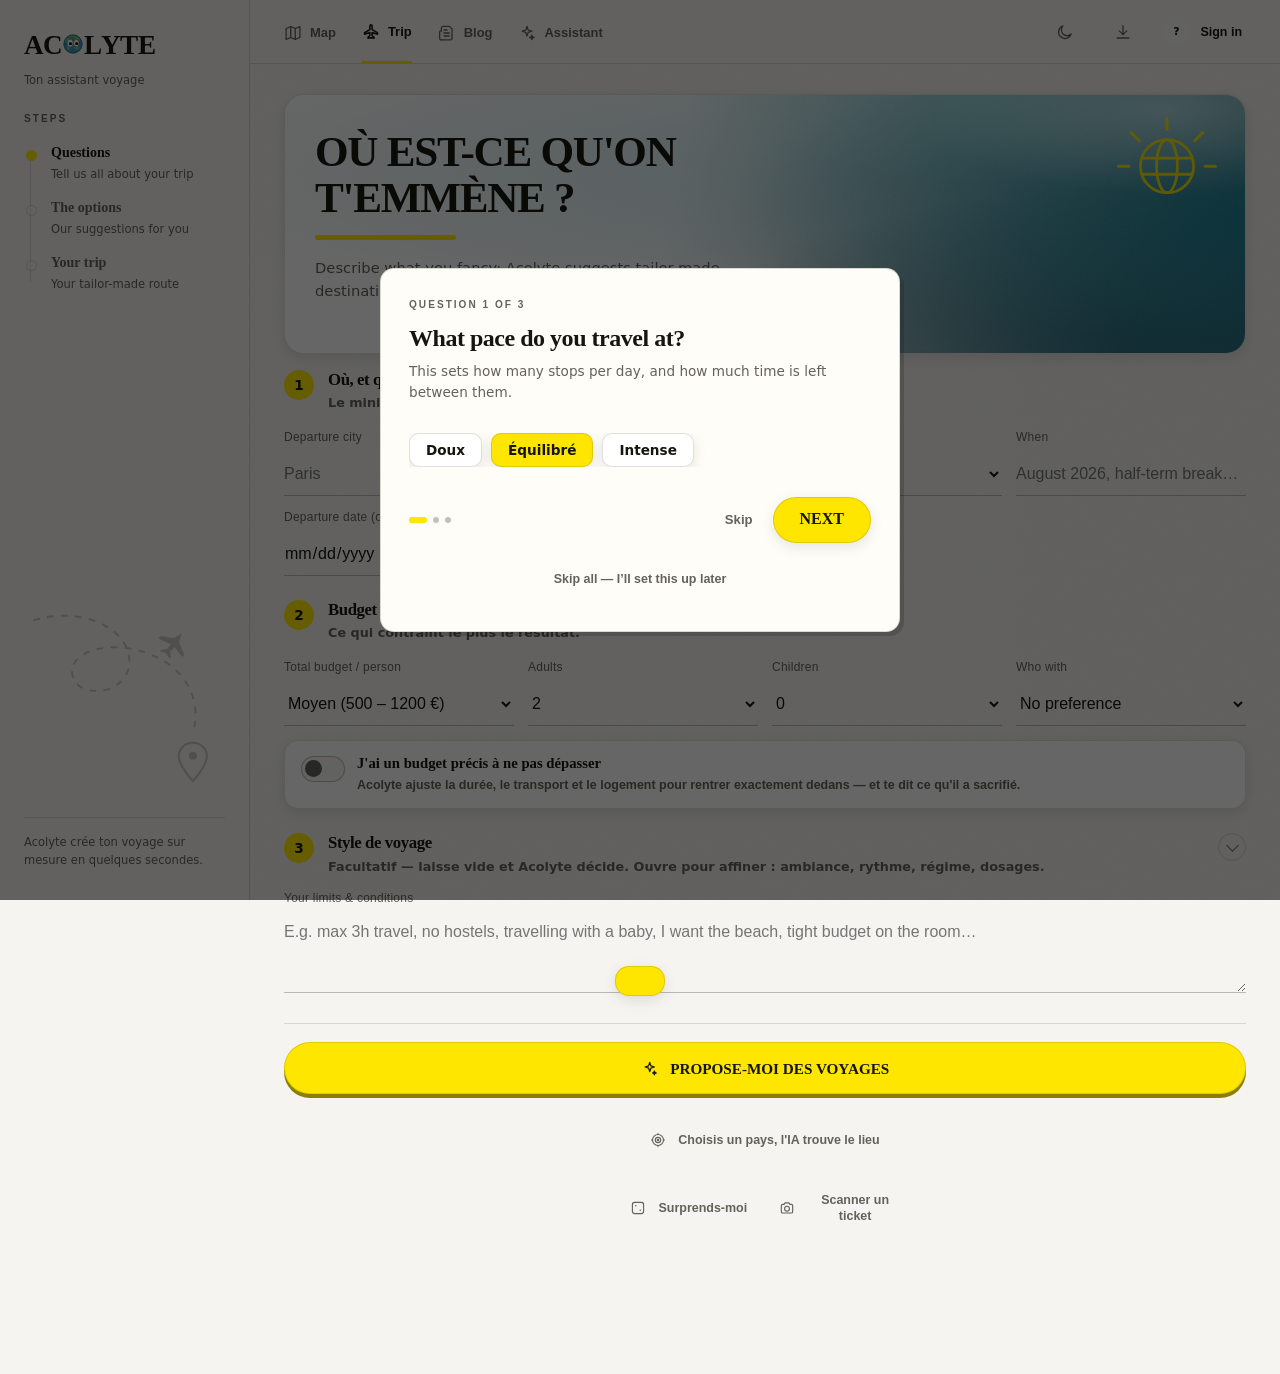
==== index.html @ df2e4d6b "Premiere visite : le mur de mentions legales, et 3 questions muettes Arrivee sur un navigateur vierg" ====
<!DOCTYPE html>
<html lang="fr">
<head>
<meta charset="UTF-8">
<!-- Politique de sécurité du contenu.
     Principe : n'autoriser QUE les hôtes réellement appelés par le code.
     Chaque hôte listé est une porte ouverte ; ceux qui ne servent plus
     (Hotellook, Travelpayouts, corsproxy, allorigins, workers.dev, deno.dev)
     ont été retirés. Avant d'ajouter un domaine, vérifie qu'il est appelé.
     ⚠️ Pas de 'unsafe-inline' dans script-src : c'est CE réglage qui empêche
     un texte piégé de devenir du code exécutable. Ne l'affaiblis jamais.
     ⚠️ Le backend est épinglé à son adresse EXACTE, pas à 'https://*.val.run'.
     Val.town donne un sous-domaine de ce domaine à chacun de ses utilisateurs :
     le joker autorisait donc la page à parler à n'importe quel service hébergé
     là, y compris hostile. Si tu changes `proxy` dans config.js, change AUSSI
     cette adresse — le contrôle 13 de outils/verifie.js échoue si les deux
     divergent, justement pour que l'oubli se voie avant la publication.
     ⚠️ N'ajoute PAS 'frame-ancestors' ici : cette directive n'existe QUE dans
     un en-tête HTTP, le navigateur l'ignore dans une balise <meta> et le
     signale dans la console. La protection contre l'encadrement passe par
     X-Frame-Options dans le fichier _headers. -->
<meta http-equiv="Content-Security-Policy" content="default-src 'self'; script-src 'self' https://cdnjs.cloudflare.com https://cdn.jsdelivr.net; style-src 'self' 'unsafe-inline' https://fonts.googleapis.com; font-src https://fonts.gstatic.com; img-src 'self' data: https://pics.avs.io https://upload.wikimedia.org https://tile.openstreetmap.org https://api.producthunt.com; connect-src 'self' https://generativelanguage.googleapis.com https://api.groq.com https://services-api.ryanair.com https://v6.db.transport.rest https://geocoding-api.open-meteo.com https://api.open-meteo.com https://archive-api.open-meteo.com https://fr.wikipedia.org https://fr.wikivoyage.org https://date.nager.at https://overpass-api.de https://overpass.kumi.systems https://api.frankfurter.dev https://api.emailjs.com https://lechat45--2ec0f9a6860b11f183cf1607ee4eb77e.web.val.run; frame-src https://www.openstreetmap.org https://maps.google.com https://www.google.com; object-src 'none'; base-uri 'self'; form-action 'self'">
<meta name="referrer" content="strict-origin-when-cross-origin">
<meta name="theme-color" content="#F5F4F0" media="(prefers-color-scheme: light)">
<meta name="theme-color" content="#121212" media="(prefers-color-scheme: dark)">
<link rel="manifest" href="manifest.json">
<!-- Icône de l'onglet. ⚠️ Il n'y en avait AUCUNE : sans balise `icon`, Chrome
     cherche /favicon.ico à la racine du domaine, pas dans le sous-chemin
     GitHub Pages — l'onglet restait donc vide. Le .ico contient quatre
     tailles (16/32/48/64) car Chrome, Windows et les favoris n'en prennent
     pas la même ; le .png est là pour les écrans à forte densité. -->
<link rel="icon" href="favicon.ico" sizes="any">
<link rel="icon" type="image/png" href="icon-192.png" sizes="192x192">
<link rel="apple-touch-icon" href="apple-touch-icon.png">
<!-- Le flux du journal, produit par l'action GitHub en même temps que le plan
     du site. Cette balise est ce qui permet à un lecteur de flux de le trouver
     tout seul, à partir de l'adresse du site. -->
<link rel="alternate" type="application/rss+xml" title="Le journal d'Acolyte" href="feed.xml">
<!-- Les DEUX sont nécessaires : la version standard (que Chrome réclame
     désormais) et la variante Apple, encore lue par les anciens iOS. Retirer
     celle d'Apple ferait perdre le mode plein écran sur iPhone. -->
<meta name="mobile-web-app-capable" content="yes">
<meta name="apple-mobile-web-app-capable" content="yes">
<!-- ⚠️ Le nom SOUS l'icône sur l'écran d'accueil iOS. Sans cette balise, iOS
     reprend le <title> de la page — 66 caractères ici — et n'en garde qu'une
     douzaine : on lisait « Acolyte — Pl… » sous l'icône. -->
<meta name="apple-mobile-web-app-title" content="Acolyte">
<meta name="apple-mobile-web-app-status-bar-style" content="black-translucent">
<meta name="viewport" content="width=device-width, initial-scale=1.0, viewport-fit=cover">
<title>Acolyte — Planifie ton voyage : destination, transport, itinéraire</title>
<meta name="description" content="Décris ton envie de voyage : Acolyte choisit la destination, le transport et le logement, puis construit ton programme jour par jour. Consultable hors-ligne.">
<!-- Canonique : sans elle, Google choisit lui-même l'adresse de référence.
     Elle doit être ABSOLUE et pointer sur le sous-chemin GitHub Pages. -->
<link rel="canonical" href="https://lechat45.github.io/Acolyte/">
<meta name="robots" content="index, follow, max-image-preview:large, max-snippet:-1">
<!-- Aperçu de lien (réseaux sociaux). Les URL doivent être absolues : un
     chemin relatif n'est pas résolu par les robots de partage. -->
<meta property="og:type" content="website">
<meta property="og:site_name" content="Acolyte">
<meta property="og:locale" content="fr_FR">
<meta property="og:url" content="https://lechat45.github.io/Acolyte/">
<meta property="og:title" content="Acolyte — Ton copilote de voyage">
<meta property="og:description" content="D'une simple envie à un programme jour par jour : destination, transport, logement et itinéraire, organisés pour toi.">
<meta property="og:image" content="https://lechat45.github.io/Acolyte/og-image.png">
<meta property="og:image:alt" content="Logo Acolyte : le globe mascotte remplace le o d'ACOLYTE">
<meta property="og:image:width" content="1200">
<meta property="og:image:height" content="630">
<meta name="twitter:card" content="summary_large_image">
<meta name="twitter:title" content="Acolyte — Ton copilote de voyage">
<meta name="twitter:description" content="D'une simple envie à un programme jour par jour : destination, transport, logement et itinéraire, organisés pour toi.">
<meta name="twitter:image" content="https://lechat45.github.io/Acolyte/og-image.png">
<link rel="preconnect" href="https://fonts.googleapis.com">
<!-- ⚠️ L'ASSOCIATION TYPOGRAPHIQUE, ET POURQUOI SORA EST PARTIE.
     Sora est une grotesque géométrique — exactement la police que porte la
     moitié des outils d'IA. Employée sur les titres, elle datait le site avant
     même qu'on lise un mot, et aucune couleur ne rattrape ça.
     · FRAUNCES pour les titres : une serif à taille optique, avec du caractère
       (les empattements s'épaississent, le « g » a une queue dessinée). Elle
       apporte ce qu'aucune grotesque ne donne — une main, une époque.
     · INTER pour le texte courant : neutre, faite pour l'écran, elle ne
       cherche pas à exister. C'est le contraste entre les deux qui structure
       la page, pas la taille des caractères.
     opsz : Fraunces ajuste son dessin à la taille — plus contrastée en grand,
     plus robuste en petit. C'est ce qui l'empêche de paraître décorative. -->
<link href="https://fonts.googleapis.com/css2?family=Fraunces:opsz,wght@9..144,500;9..144,600;9..144,700;9..144,900&family=Inter:wght@400;500;600;700;800&display=swap" rel="stylesheet">
<link rel="stylesheet" href="style.css">
<!-- Données structurées : décrit le site à Google dans son vocabulaire.
     Ce n'est PAS du script exécuté (type application/ld+json = bloc de
     données), la CSP n'a donc pas à être touchée. -->
<script type="application/ld+json">
{
  "@context": "https://schema.org",
  "@type": "WebApplication",
  "name": "Acolyte",
  "alternateName": "Acolyte — copilote de voyage",
  "url": "https://lechat45.github.io/Acolyte/",
  "image": "https://lechat45.github.io/Acolyte/og-image.png",
  "applicationCategory": "TravelApplication",
  "offers": { "@type": "Offer", "price": "0", "priceCurrency": "EUR" },
  "isAccessibleForFree": true,
  "operatingSystem": "Web, Android, iOS",
  "inLanguage": "fr-FR",
  "description": "Décris ton envie de voyage : Acolyte choisit la destination, le transport et le logement, puis construit ton programme jour par jour. Consultable hors-ligne.",
  "featureList": [
    "Choix de la destination à partir d'une envie",
    "Comparaison des transports sur le prix, la durée et le CO₂",
    "Choix du quartier et du logement",
    "Programme jour par jour organisé par proximité",
    "Carte de l'itinéraire consultable hors-ligne"
  ]
}
</script>
</head>
<body>

<!-- ===== Écran de démarrage (HTML : un seul code, tous les écrans) ===== -->
<div id="boot">
  <div class="boot-in">
    <div class="boot-mark">
      <svg class="mascot" viewBox="0 0 100 100" role="img" aria-label="Acolyte">
        <defs><clipPath id="mGlobeClipBoot"><circle cx="50" cy="50" r="45"/></clipPath></defs>
        <circle class="m-ocean" cx="50" cy="50" r="45"/>
        <g clip-path="url(#mGlobeClipBoot)" class="m-land">
          <ellipse cx="24" cy="29" rx="14" ry="10" transform="rotate(-20 24 29)"/>
          <ellipse cx="29" cy="67" rx="9" ry="14" transform="rotate(14 29 67)"/>
          <ellipse cx="71" cy="24" rx="17" ry="9" transform="rotate(8 71 24)"/>
          <ellipse cx="68" cy="66" rx="11" ry="14" transform="rotate(-10 68 66)"/>
          <ellipse cx="50" cy="12" rx="20" ry="6"/>
        </g>
        <circle class="m-rim" cx="50" cy="50" r="45"/>
        <g class="m-eyes">
          <ellipse class="m-white" cx="36" cy="46" rx="15" ry="19"/>
          <ellipse class="m-white" cx="66" cy="46" rx="14" ry="18"/>
          <g class="m-pupils">
            <circle class="m-pupil" cx="38" cy="48" r="8"/>
            <circle class="m-pupil" cx="68" cy="48" r="7.5"/>
            <circle class="m-shine" cx="41.5" cy="43.5" r="2.4"/>
            <circle class="m-shine" cx="71" cy="43.5" r="2.1"/>
          </g>
        </g>
      </svg>
    </div>
    <div class="boot-word">ACOLYTE</div>
    <div class="boot-sub">COPILOTE DE VOYAGE</div>
    <div class="boot-bar"><i></i></div>
    <div class="boot-step" id="bootStep">Démarrage…</div>
  </div>
</div>

<!-- ===== Colonne de gauche (ordinateur) =====
     Elle porte l'identité et le fil du parcours. Sur téléphone elle
     disparaît : la barre du bas et le fil d'étapes horizontal reprennent le
     relais — le dessin mobile reste la référence. -->
<aside class="rail" aria-hidden="true">
  <!-- Le logo : le globe REMPLACE le « o » d'ACOLYTE — une lettre ronde par
       une planète ronde. Chaque lettre reste un élément séparé, et le globe
       est la mascotte du site (2 clics dessus = la salle de jeux). -->
  <div class="rail-logo">
    <span class="logo-word rail-logoword" aria-label="Acolyte"><i>A</i><i>c</i><i class="o-mark">o<span class="logo-mark"></span></i><i>l</i><i>y</i><i>t</i><i>e</i></span>
    <em class="rail-tag">Ton assistant voyage</em>
  </div>

  <!-- Le titre dit ce que la colonne montre : il change avec la catégorie
       (Étapes / Journées du voyage / Mon compte). -->
  <p class="rail-title" id="railTitle">Étapes</p>
  <ol class="rail-steps" id="railSteps">
    <!-- rempli par renderRail() : le contenu dépend de la catégorie -->
  </ol>

  <!-- Décor : la route en pointillé d'un avion. Dessiné en SVG, donc net à
       toute taille et sans image à télécharger. Coupé si l'utilisateur a
       réduit les animations n'a pas de sens : il ne bouge pas. -->
  <!-- Décor : la trace d'un avion qui rejoint une destination.
       Dessiné en SVG (net à toute taille, rien à télécharger).
       ⚠️ Un seul tracé pour la goutte du repère : la version précédente en
       superposait deux, ce qui donnait une forme brouillonne. -->
  <svg class="rail-art" viewBox="0 0 200 200" aria-hidden="true" fill="none"
       stroke="currentColor" stroke-width="2" stroke-linecap="round" stroke-linejoin="round">
    <path d="M10 30 C64 14 112 44 104 78 C97 106 52 108 48 84 C44 58 96 46 138 70 C166 86 176 116 168 142"
          stroke-dasharray="5 9"/>
    <!-- l'avion, vu de dessus, orienté dans le sens de la trace -->
    <g transform="translate(150 52) rotate(38)">
      <path d="M0 -11 L3 -3 L15 4 L15 7 L3 4 L2 10 L6 14 L6 16 L0 14 L-6 16 L-6 14 L-2 10 L-2 4 L-15 7 L-15 4 L-3 -3 Z"
            fill="currentColor" stroke="none"/>
    </g>
    <!-- le repère de destination : une goutte et son point -->
    <path d="M168 152 c-8.5 0 -14 6 -14 13.5 c0 10 14 24.5 14 24.5 s14 -14.5 14 -24.5 c0 -7.5 -5.5 -13.5 -14 -13.5 z"/>
    <circle cx="168" cy="165" r="4" fill="currentColor" stroke="none"/>
  </svg>

  <!-- ⚠️ Ce bloc N'EST PLUS UNE CARTE, et c'est le principe même de la
       direction 1b : « plus d'air, pas de cartes empilées ». Un filet et une
       phrase. L'encadré, l'émoji et la deuxième ligne étaient une carte de
       plus dans une colonne qui n'en veut aucune. -->
  <div class="rail-note">
    <p>Acolyte crée ton voyage sur mesure en quelques secondes.</p>
  </div>
</aside>

<!-- ⚠️ Lien d'évitement (RGAA 12.7 / WCAG 2.4.1). Invisible à la souris, il
     apparaît dès qu'on tabule : sans lui, quelqu'un au clavier doit traverser
     tout l'en-tête et la navigation avant d'atteindre le contenu, à chaque
     changement d'écran. Premier élément du corps de page, forcément. -->
<a class="skip" href="#contenu">Aller au contenu</a>

<div class="wrap">
  <header>
    <div class="logo"><span class="logo-word" aria-label="Acolyte"><i>A</i><i>c</i><i class="o-mark">o<span class="logo-mark"></span></i><i>l</i><i>y</i><i>t</i><i>e</i></span></div>
    <!-- La nav vit ici dans le HTML, mais sur téléphone elle est en
         position:fixed en bas : le parent n'a alors aucun effet sur elle.
         Sur ordinateur elle repasse en flux et devient la barre du haut. -->
    <nav class="catnav">
      <!-- ⚠️ Tracés REPRIS TELS QUELS de la maquette (section « Le jeu
           d'icônes »). Mes premières versions étaient redessinées de mémoire et
           ça se voyait : la carte n'était qu'une suite de traits qui ne se
           fermaient jamais, et l'avion ressemblait à une ancre. Une icône de
           24 px ne se devine pas, elle se recopie.
           stroke-width 1.75 comme la maquette. -->
      <button data-cat="map"><svg class="ico" viewBox="0 0 24 24" fill="none" stroke="currentColor" stroke-width="1.75" stroke-linecap="round" stroke-linejoin="round" aria-hidden="true"><path d="M9 3.5 2.8 6v14.5L9 18l6 2.5 6.2-2.5V3.5L15 6 9 3.5Z"/><path d="M9 3.5V18M15 6v14.5"/></svg>Carte</button>
      <button data-cat="trip" class="on"><svg class="ico" viewBox="0 0 24 24" fill="none" stroke="currentColor" stroke-width="1.75" stroke-linecap="round" stroke-linejoin="round" aria-hidden="true"><path d="M12 2.4c.85 0 1.5.65 1.5 1.5v4.9l7.1 4.1v2l-7.1-2.2v4.2l2.5 1.8v1.5L12 19.6l-4 .6v-1.5l2.5-1.8v-4.2L3.4 15v-2l7.1-4.1v-5c0-.84.65-1.5 1.5-1.5Z"/></svg>Voyage</button>
      <button data-cat="blog"><svg class="ico" viewBox="0 0 24 24" fill="none" stroke="currentColor" stroke-width="1.75" stroke-linecap="round" stroke-linejoin="round" aria-hidden="true"><path d="M4.5 21.2h12.2a2 2 0 0 0 2-2V6.6l-3.4-3.4H6.5a2 2 0 0 0-2 2v3.4"/><path d="M4.5 9.5H3.2a1 1 0 0 0-1 1v8.7a2 2 0 0 0 2 2"/><path d="M8 8h4M8 12h7M8 16h7"/></svg>Blog</button>
      <button data-cat="profile"><svg class="ico" viewBox="0 0 24 24" fill="none" stroke="currentColor" stroke-width="1.75" stroke-linecap="round" stroke-linejoin="round" aria-hidden="true"><path d="M20 20.8v-1.9a4 4 0 0 0-4-4H8a4 4 0 0 0-4 4v1.9"/><path d="M12 3.2a4.1 4.1 0 1 0 0 8.2 4.1 4.1 0 0 0 0-8.2Z"/></svg>Profil</button>
      <!-- ⚠️ L'ONGLET EST MAINTENANT SUR TÉLÉPHONE AUSSI. Il était réservé à
           l'ordinateur ; la barre du bas passe donc de 4 à 5 colonnes — voir
           `.catnav` (grid-template-columns), qui doit rester d'accord avec le
           nombre réel de boutons, sinon le cinquième déborde ou se replie.
           C'est exactement l'avertissement que porte déjà le bloc BLOG, pour
           le même motif quand il est passé de 3 à 4.
           La classe .cat-pc et ses règles sont retirées : plus rien ne les
           utilise, et les laisser masquerait l'onglet à la prochaine reprise —
           c'est mot pour mot ce qui était arrivé la fois précédente. -->
      <button data-cat="ia"><svg class="ico" viewBox="0 0 24 24" fill="none" stroke="currentColor" stroke-width="1.75" stroke-linecap="round" stroke-linejoin="round" aria-hidden="true"><path d="M12 3.2 13.6 8l4.8 1.6-4.8 1.6L12 16l-1.6-4.8L5.6 9.6 10.4 8 12 3.2Z"/><path d="M18.4 14.8l.8 2.2 2.2.8-2.2.8-.8 2.2-.8-2.2-2.2-.8 2.2-.8.8-2.2Z"/></svg>Assistant</button>
    </nav>

    <!-- Le côté droit de la barre du haut (maquette 1b) : le thème,
         l'installation, le compte.
         ⚠️ Il n'existe QUE sur ordinateur (display:none en dessous de 900 px).
         Sur téléphone, la barre du bas n'a de place que pour les quatre
         onglets, et ces trois réglages sont déjà dans l'onglet Profil : rien
         n'est perdu, ce n'est pas un raccourci réservé au bureau. -->
    <div class="navtools">
      <button id="ntTheme" type="button" title="Changer de thème" aria-label="Changer de thème">
        <!-- Deux dessins, un seul visible : la LUNE en thème clair (elle
             annonce où l'on va), le SOLEIL en thème sombre. Le choix se fait
             en CSS sur :root[data-theme] — aucun JavaScript à synchroniser. -->
        <svg class="ico nt-moon" viewBox="0 0 24 24" fill="none" stroke="currentColor" stroke-width="1.75" stroke-linecap="round" stroke-linejoin="round" aria-hidden="true"><path d="M20.2 14.6A8.6 8.6 0 1 1 9.4 3.8a6.7 6.7 0 0 0 10.8 10.8Z"/></svg>
        <svg class="ico nt-sun" viewBox="0 0 24 24" fill="none" stroke="currentColor" stroke-width="1.75" stroke-linecap="round" stroke-linejoin="round" aria-hidden="true"><circle cx="12" cy="12" r="4.2"/><path d="M12 2.6v2.2M12 19.2v2.2M2.6 12h2.2M19.2 12h2.2M5.4 5.4l1.6 1.6M17 17l1.6 1.6M18.6 5.4 17 7M7 17l-1.6 1.6"/></svg>
      </button>
      <button id="ntInstall" type="button" title="Installer l'application" aria-label="Installer l'application" style="display:none">
        <svg class="ico" viewBox="0 0 24 24" fill="none" stroke="currentColor" stroke-width="1.75" stroke-linecap="round" stroke-linejoin="round" aria-hidden="true"><path d="M12 3.5v11.8"/><path d="m7 10.5 5 5 5-5M4.2 20h15.6"/></svg>
      </button>
      <button id="ntMe" type="button" class="nt-me" title="Mon compte">
        <span class="nt-av" id="ntAv" aria-hidden="true">?</span><span class="nt-nom" id="ntNom">Compte</span>
      </button>
    </div>
  </header>

  <main id="contenu">
    <!-- ⚠️ Averti quand le voyage chargé a été écrit par une version PLUS
         RÉCENTE d'Acolyte. On ne refuse pas de le charger — ce serait hostile
         hors ligne, le voyage disparaîtrait au pire moment — mais l'utilisateur
         doit savoir que certains réglages ont été remis à zéro par précaution.
         Sans ce bandeau, son mode de transport changeait tout seul et en
         silence. Affiché par safeState via _etatDuFutur. -->
    <div class="futur-bar" id="futurBar" role="status" hidden>
      <span class="fb-ico" aria-hidden="true"></span>
      <p>Ce voyage a été créé avec une <b>version plus récente</b> d'Acolyte.
         Certains réglages ont été remis à leur valeur par défaut par précaution —
         tes étapes, tes notes et tes dépenses sont intactes.</p>
      <button class="fb-x" id="futurX" type="button" aria-label="Masquer cet avertissement">✕</button>
    </div>
  <div id="catTrip">
  <!-- ⚠️ La barre de progression est posée SOUS les trois étapes, pas autour :
       elle relie les pastilles au lieu de les encadrer. Sa largeur est pilotée
       par --avance (0 / 50 / 100 %), écrite par gotoStep — une seule variable,
       donc rien à resynchroniser quand une étape change. -->
  <nav class="steps" id="steps" style="--avance:0%">
    <div class="steps-rail" aria-hidden="true"><i></i></div>
    <div class="step active" data-step="1"><span class="n">1</span>Questions</div>
    <div class="step locked" data-step="2"><span class="n">2</span>Les choix</div>
    <div class="step locked" data-step="3"><span class="n">3</span>Ton voyage</div>
  </nav>

  <!-- ================= VUE 1 : ENVIES ================= -->
  <section class="view" id="view1">
    <!-- Bandeau d'accueil : le titre posé sur un décor. Le décor est une
         composition CSS/SVG et non une photo — aucun fichier à télécharger,
         rien à autoriser dans la politique de sécurité, et il reste net sur
         tous les écrans. -->
    <div class="hero">
      <div class="hero-deco" aria-hidden="true"></div>
      <div class="hero-in">
        <!-- h1 de la page : titre principal pour Google et les lecteurs d'écran -->
        <h1>Où est-ce qu'on t'emmène ?</h1>
        <p class="sub">Décris tes envies, Acolyte te propose des destinations sur mesure — puis t'aide à affiner.</p>
      </div>
      <svg class="hero-globe" viewBox="0 0 90 90" aria-hidden="true">
        <circle cx="45" cy="46" r="23" fill="none" stroke="currentColor" stroke-width="2.4"/>
        <ellipse cx="45" cy="46" rx="9" ry="23" fill="none" stroke="currentColor" stroke-width="2.4"/>
        <path d="M23 39 h44 M23 53 h44" stroke="currentColor" stroke-width="2.4" fill="none"/>
        <path d="M45 14 v-9 M69 24 l7 -7 M21 24 l-7 -7 M78 46 h9 M3 46 h9" stroke="currentColor" stroke-width="2.6" stroke-linecap="round"/>
      </svg>
    </div>
    <div class="card" id="tripGallery" hidden>
      <h3 style="margin:0 0 4px">Mes voyages</h3>
      <p class="sub" style="margin:0 0 12px">Reprends un voyage déjà exploré, ou lances-en un nouveau ci-dessous.</p>
      <div class="gallery" id="galleryList"></div>
    </div>
    <!-- ⚠️ TROIS BLOCS AU LIEU D'UNE GRILLE DE QUATORZE CHAMPS.
         Le questionnaire était une seule carte : quatorze champs à la suite,
         sans respiration ni regroupement. On ne savait pas combien il en
         restait, ni ce qui allait ensemble. Trois cartes numérotées — où, avec
         qui, comment — donnent une carte mentale : on voit qu'il y a trois
         sujets, et chacun tient dans un coup d'œil.
         Aucun identifiant de champ ne change : readPrefs les lit un par un
         depuis app.js, et les renommer aurait tout débranché en silence. -->
    <div class="card q-bloc">
      <div class="q-tete"><span class="q-n">1</span>
        <div><h3>Où, et quand</h3><p class="hint">Le minimum pour qu'Acolyte cherche juste.</p></div>
      </div>
      <div class="grid">
        <div class="field"><label for="fFrom">Ville de départ</label><input id="fFrom" placeholder="Paris" autocomplete="off"></div>
        <div class="field"><label for="fDest">Destination souhaitée</label><input id="fDest" placeholder="Pays ou ville — vide = surprends-moi" autocomplete="off"></div>
        <div class="field"><label for="fDays">Durée</label>
          <select id="fDays">
            <option value="un week-end (2-3 jours)">Week-end (2-3 j)</option>
            <option value="une semaine" selected>1 semaine</option>
            <option value="deux semaines">2 semaines</option>
            <option value="trois semaines ou plus">3 semaines +</option>
          </select>
        </div>
        <div class="field"><label for="fWhen">Période</label><input id="fWhen" placeholder="août 2026, vacances de la Toussaint…"></div>
        <div class="field"><label for="fDepart">Date de départ (optionnel)</label><input id="fDepart" type="date"></div>
      </div>
    </div>

    <div class="card q-bloc">
      <div class="q-tete"><span class="q-n">2</span>
        <div><h3>Budget et compagnie</h3><p class="hint">Ce qui contraint le plus le résultat.</p></div>
      </div>
      <div class="grid">
        <div class="field"><label for="fBudget">Budget total / personne</label>
          <select id="fBudget">
            <option value="petit budget (moins de 500€)">Petit (&lt; 500 €)</option>
            <option value="budget moyen (500-1200€)" selected>Moyen (500 – 1200 €)</option>
            <option value="budget confortable (1200-2500€)">Confort (1200 – 2500 €)</option>
            <option value="budget élevé (2500€ et plus)">Élevé (2500 € +)</option>
          </select>
        </div>
        <div class="field"><label for="fAdults">Adultes</label>
          <select id="fAdults"><option>1</option><option selected>2</option><option>3</option><option>4</option><option>5</option><option>6</option></select>
        </div>
        <div class="field"><label for="fKids">Enfants</label>
          <select id="fKids"><option selected>0</option><option>1</option><option>2</option><option>3</option><option>4</option></select>
        </div>
        <!-- L'âge, et pas seulement le nombre. Un enfant de 2 ans et un de 14
             n'imposent pas les mêmes journées : les distances, les horaires, la
             sieste, ce qui l'intéresse — tout change. Le compte seul ne dit rien.
             ⚠️ Masqué tant qu'il n'y a aucun enfant : un champ inutile dans un
             questionnaire déjà long est un motif d'abandon. -->
        <div class="field" id="fKidsAgesBox" style="display:none">
          <label for="fKidsAges">Âge des enfants</label>
          <input id="fKidsAges" type="text" inputmode="numeric" autocomplete="off"
                 placeholder="ex. 3 et 7" maxlength="40">
        </div>
        <div class="field"><label for="fWith">Avec qui</label>
          <select id="fWith">
            <option value="" selected>Peu importe</option>
            <option value="en solo">En solo</option>
            <option value="en couple">En couple</option>
            <option value="entre amis">Entre amis</option>
            <option value="en famille">En famille</option>
            <option value="entre collègues">Entre collègues</option>
          </select>
        </div>
        <!-- BUDGET INVERSÉ. La tranche ci-dessus convient à qui est souple ;
             elle ne dit rien de quelqu'un qui a exactement 800 € et pas un
             euro de plus. Ici le montant devient un PLAFOND, et c'est la durée,
             le transport et le logement qui s'ajustent pour tenir dedans. -->
        <div class="field wide">
          <label class="opt-check" for="fBudgetStrict">
            <input type="checkbox" id="fBudgetStrict">
            <span>
              <b>J'ai un budget précis à ne pas dépasser</b>
              <em>Acolyte ajuste la durée, le transport et le logement pour rentrer exactement dedans — et te dit ce qu'il a sacrifié.</em>
            </span>
          </label>
          <div class="pays-box" id="fBudgetMaxBox" hidden>
            <label for="fBudgetMax">Ton plafond, par personne, tout compris</label>
            <div class="pays-add">
              <input id="fBudgetMax" type="number" inputmode="numeric" min="80" max="20000" step="10"
                     placeholder="ex : 800" autocomplete="off">
              <span class="bi-unite">€</span>
            </div>
          </div>
        </div>
      </div>
    </div>

    <!-- ⚠️ REPLIÉ PAR DÉFAUT. Vingt-trois champs à l'écran avant le premier
         résultat, c'est le genre de mur qui fait abandonner. Les deux premiers
         blocs suffisent à chercher ; celui-ci affine, et il le dit lui-même
         (« facultatif »). Il s'ouvre d'un geste, et reste ouvert si un champ
         y est déjà rempli — restauré depuis le brouillon, par exemple. -->
    <div class="card q-bloc q-repli" id="qBloc3">
      <button type="button" class="q-tete q-tete-btn" id="qBloc3Btn" aria-expanded="false" aria-controls="qBloc3Corps">
        <span class="q-n">3</span>
        <div><h3>Style de voyage</h3><p class="hint">Facultatif — laisse vide et Acolyte décide. Ouvre pour affiner : ambiance, rythme, régime, dosages.</p></div>
        <span class="q-fl" aria-hidden="true"></span>
      </button>
      <div class="grid q-corps" id="qBloc3Corps" hidden>
        <div class="field"><label for="fVibe">Ambiance recherchée</label>
          <select id="fVibe">
            <option value="" selected>Peu importe — surprends-moi</option>
            <option value="plage & détente">Plage &amp; détente</option>
            <option value="ville & culture">Ville &amp; culture</option>
            <option value="nature & aventure">Nature &amp; aventure</option>
            <option value="fête & vie nocturne">Fête &amp; vie nocturne</option>
            <option value="romantique">Romantique</option>
            <option value="bien-être & repos">Bien-être &amp; repos</option>
          </select>
        </div>
        <!-- La suggestion du Journal se pose ICI : elle réagit à l'ambiance
             choisie juste au-dessus, et propose un article déjà écrit. -->
        <div class="field wide" id="vibeBlog" hidden></div>
        <div class="field"><label for="fTransport">Comment tu veux voyager</label>
          <select id="fTransport">
            <option value="" selected>Peu importe — Acolyte décide</option>
            <option value="train">Train</option>
            <option value="voiture">Voiture</option>
            <option value="avion">Avion</option>
          </select>
        </div>
        <div class="field"><label for="fStay">Style d'hébergement</label>
          <select id="fStay">
            <option value="" selected>Peu importe</option>
            <option value="hôtel">Hôtel</option>
            <option value="appartement / Airbnb">Appartement / Airbnb</option>
            <option value="auberge / éco">Auberge / éco</option>
            <option value="séjour de luxe">Séjour de luxe</option>
          </select>
        </div>
        <!-- Une case à cocher plutôt qu'une option au fond d'une liste : le
             voyageur doit VOIR qu'il peut traverser plusieurs pays. -->
        <div class="field wide">
          <label class="opt-check" for="fMulti">
            <input type="checkbox" id="fMulti">
            <span>
              <b>Traverser plusieurs pays</b>
              <em>Acolyte construit un itinéraire de 2 à 3 pays, avec les trajets entre étapes comptés dans le budget.</em>
            </span>
          </label>
          <!-- N'apparaît QUE si la case est cochée : sinon c'est un champ qui
               ne sert à rien et qui alourdit le questionnaire. -->
          <div class="pays-box hidden" id="paysBox">
            <label for="fPaysAdd">Quels pays ?</label>
            <div class="pays-add">
              <input id="fPaysAdd" list="paysList" placeholder="ex : Italie" autocomplete="off" maxlength="40">
              <datalist id="paysList"></datalist>
              <button type="button" class="btn sm" id="btnPaysAdd">Ajouter</button>
            </div>
            <div class="pays-tags" id="paysTags"></div>
            <p class="hint" id="paysHint">Laisse vide et Acolyte choisit les pays pour toi.</p>
          </div>
        </div>
        <!-- À TABLE. Un régime n'est pas une préférence à mettre au fond d'une
             liste : pour une allergie, une recommandation ratée gâche un repas
             au mieux, envoie à l'hôpital au pire. D'où le champ libre à côté du
             menu déroulant — « sans arachide » n'est pas un régime, c'est une
             contrainte, et elle doit pouvoir s'écrire. -->
        <div class="field"><label for="fRegime">À table</label>
          <select id="fRegime">
            <option value="" selected>Je mange de tout</option>
            <option value="végétarien">Végétarien</option>
            <option value="végétalien / vegan">Végétalien / vegan</option>
            <option value="sans gluten">Sans gluten</option>
            <option value="sans lactose">Sans lactose</option>
            <option value="halal">Halal</option>
            <option value="casher">Casher</option>
            <option value="sans porc">Sans porc</option>
            <option value="pescétarien">Pescétarien</option>
          </select>
        </div>
        <div class="field"><label for="fEvite">Ce que tu ne peux pas manger</label>
          <input id="fEvite" maxlength="160" autocomplete="off"
                 placeholder="ex : arachides (allergie), artichaut, coriandre">
          <p class="hint">Allergies et aversions. Précise « allergie » quand c'en est une.</p>
        </div>
        <!-- Le DOSAGE, que les listes déroulantes ne savent pas dire. Laissé au
             milieu, un curseur n'ajoute rien au prompt : voir pondTexte(). -->
        <div class="field wide pond-bloc">
          <label>Le dosage</label>
          <p class="hint" style="margin:0 0 10px">Laisse au centre ce sur quoi tu n'as pas d'avis — Acolyte n'en tiendra alors aucun compte.</p>
          <div class="pond" data-pond="pNature">
            <span>Ville</span><input type="range" id="pNature" min="0" max="100" step="5" value="50"
              aria-label="Dosage entre ville et nature"><span>Nature</span>
          </div>
          <div class="pond" data-pond="pRythme">
            <span>Lent</span><input type="range" id="pRythme" min="0" max="100" step="5" value="50"
              aria-label="Dosage du rythme"><span>Intense</span>
          </div>
          <div class="pond" data-pond="pConfort">
            <span>Économe</span><input type="range" id="pConfort" min="0" max="100" step="5" value="50"
              aria-label="Dosage entre économie et confort"><span>Confort</span>
          </div>
          <p class="pond-lu" id="pondLu" hidden></p>
        </div>
        <div class="field wide">
          <label class="opt-check" for="fLocal">
            <input type="checkbox" id="fLocal">
            <span>
              <b>Comme un habitant</b>
              <em>Acolyte écarte les pièges à touristes et ne propose que des endroits où vont vraiment les gens du coin.</em>
            </span>
          </label>
        </div>
      </div>
      <div class="field" style="margin-top:14px"><label for="fFree">Tes limites & conditions</label>
        <textarea id="fFree" placeholder="Ex : max 3h de trajet, pas d'auberge, je pars avec un bébé, je veux la plage, budget serré sur le logement…"></textarea>
      </div>
      <div class="go-acts">
        <button class="btn" id="btnGo"><svg class="ico" viewBox="0 0 24 24" fill="none" stroke="currentColor" stroke-width="1.7" stroke-linecap="round" stroke-linejoin="round" aria-hidden="true"><path d="M12 3.2 13.6 8 18.4 9.6 13.6 11.2 12 16 10.4 11.2 5.6 9.6 10.4 8Z"/><path d="M18.4 15.2 19.1 17.1 21 17.8 19.1 18.5 18.4 20.4 17.7 18.5 15.8 17.8 17.7 17.1Z"/></svg>Propose-moi des voyages</button>
        <button class="btn ghost" id="btnCountry"><svg class="ico" viewBox="0 0 24 24" fill="none" stroke="currentColor" stroke-width="1.7" stroke-linecap="round" stroke-linejoin="round" aria-hidden="true"><circle cx="12" cy="12" r="8.2"/><circle cx="12" cy="12" r="4"/><circle cx="12" cy="12" r="1" fill="currentColor"/><path d="M12 2.2v1.6M12 20.2v1.6M2.2 12h1.6M20.2 12h1.6"/></svg>Choisis un pays, l'IA trouve le lieu</button>
        <div class="btn-duo">
          <button class="btn ghost" id="btnLucky"><svg class="ico" viewBox="0 0 24 24" fill="none" stroke="currentColor" stroke-width="1.7" stroke-linecap="round" stroke-linejoin="round" aria-hidden="true"><rect x="3.6" y="3.6" width="16.8" height="16.8" rx="3.4"/><circle cx="8.6" cy="8.6" r="1.15" fill="currentColor" stroke="none"/><circle cx="15.4" cy="15.4" r="1.15" fill="currentColor" stroke="none"/></svg>Surprends-moi</button>
          <button class="btn ghost" id="btnScanTicket"><svg class="ico" viewBox="0 0 24 24" fill="none" stroke="currentColor" stroke-width="1.7" stroke-linecap="round" stroke-linejoin="round" aria-hidden="true"><path d="M3.5 8.4A1.9 1.9 0 0 1 5.4 6.5h2.2l1.3-2.1h6.2l1.3 2.1h2.2a1.9 1.9 0 0 1 1.9 1.9v9.2a1.9 1.9 0 0 1-1.9 1.9H5.4a1.9 1.9 0 0 1-1.9-1.9Z"/><circle cx="12" cy="13" r="3.6"/></svg>Scanner un ticket</button>
        </div>
      </div>
    </div>
  </section>


  <!-- ================= VUE 2 : LES CHOIX ================= -->
  <section class="view hidden" id="view2">
    <div id="zoneResults"><div class="card"><p class="sub" style="margin:0">Remplis le questionnaire à l'étape 1 pour voir tes propositions ici.</p></div></div>
  </section>

  <!-- ================= VUE 3 : Y ALLER ================= -->
  <section class="view hidden" id="view3">
    <div id="passSlot3"></div>

    <!-- Encart « aujourd'hui » (rendu par le JS, seulement pendant le séjour) -->
    <div id="zonePlan"></div>

    <!-- Tout le voyage, rangé par catégorie (barre rendue par le JS) -->
    <div id="zoneSections"></div>

    <!-- 3 · Réserver (replié : on n'y va qu'au moment de réserver) -->
    <div class="acc" id="accResa">
      <div class="acc-head" data-acc>RÉSERVER <span class="arr">›</span></div>
      <div class="acc-body">
        <p class="sub" style="margin:0 0 12px">Tous les liens de réservation, déjà pré-remplis avec ta destination et tes dates.</p>
        <button class="btn" id="btnOpenResa" style="width:100%;justify-content:center">Réserver — billets, hôtels, activités</button>
        <div class="btn-duo" style="margin-top:10px">
          <button class="btn ghost sm" id="btnDossier">Carnet (PDF)</button>
          <button class="btn ghost sm" id="btnMaps">Cartes hors-ligne</button>
        </div>
        <p class="hint" style="margin:8px 0 0">Avant le décollage : télécharge le carnet PDF et prépare les <strong>cartes de chaque journée</strong> — tout reste consultable <strong>sans connexion</strong>.</p>

        <!-- Le suivi des réservations. renderResas() et son écouteur de
             suppression existaient depuis toujours ; #zoneRes et ce
             formulaire n'ont jamais été écrits, donc rien ne pouvait être
             enregistré. Le balisage est ici, en HTML statique, pour que
             l'écouteur posé au chargement d'app.js trouve bien #btnRes. -->
        <h3 style="margin:24px 0 6px;padding-top:20px;border-top:1px solid var(--stroke)">Tes numéros de réservation</h3>
        <p class="hint" style="margin:0 0 12px">Gardés sur ton appareil, consultables hors connexion. Rien n'est envoyé.</p>
        <div class="res-form">
          <select id="resType" aria-label="Type de réservation">
            <option value="✈️ Vol">✈️ Vol</option>
            <option value="🏨 Hôtel">🏨 Hôtel</option>
            <option value="🚆 Train">🚆 Train</option>
            <option value="🚗 Location">🚗 Location</option>
            <option value="🎟️ Activité">🎟️ Activité</option>
          </select>
          <input id="resRef" maxlength="40" placeholder="Référence" autocomplete="off">
          <input id="resLink" maxlength="200" placeholder="Lien (facultatif)" autocomplete="off">
          <button type="button" class="btn sm" id="btnRes">Ajouter</button>
        </div>
        <div id="zoneRes"></div>
      </div>
    </div>

    <!-- 4 · Gestion du voyage (replié : actions rares) -->
    <div class="acc" id="accManage">
      <div class="acc-head" data-acc>GÉRER CE VOYAGE <span class="arr">›</span></div>
      <!-- ⚠️ SIX BOUTONS RIGOUREUSEMENT IDENTIQUES, c'était le problème : « ↺
           Nouveau voyage », qui efface tout, avait exactement l'allure
           d'« Exporter (.md) », qui ne fait qu'écrire un fichier. Trois groupes
           nommés remplacent la grille indifférenciée, et le geste irréversible
           est seul, en bas, derrière un trait et dans un rouge qui le désigne.
           Aucun identifiant ne change : les six sont câblés dans app.js. -->
      <div class="acc-body">
        <div class="ger-grp">
          <p class="ger-lbl">Refaire</p>
          <div class="btn-duo">
            <button class="btn ghost sm" id="btnPlanRedo2">Tout réorganiser</button>
            <button class="btn ghost sm" data-changedest>Changer de destination</button>
          </div>
          <p class="hint" style="margin:8px 0 0">Le voyage est regénéré. Tes notes, dépenses et cases cochées restent.</p>
        </div>

        <div class="ger-grp">
          <p class="ger-lbl">Emporter une copie</p>
          <div class="btn-duo">
            <button class="btn ghost sm" id="btnBackup">Sauvegarder (fichier)</button>
            <button class="btn ghost sm" id="btnExport">Exporter (.md)</button>
          </div>
          <div class="btn-duo" style="margin-top:10px">
            <button class="btn ghost sm" id="btnRestore">Importer une sauvegarde</button>
          </div>
        </div>

        <div class="ger-grp ger-danger">
          <p class="ger-lbl">Recommencer de zéro</p>
          <p class="hint" style="margin:0 0 10px">Efface ce voyage de l'appareil : programme, notes, dépenses, cases cochées. Sauvegarde-le d'abord si tu veux le retrouver.</p>
          <button class="btn ghost sm btn-danger" id="btnReset">↺ Nouveau voyage</button>
        </div>
        <input type="file" id="restoreFile" accept="application/json,.json" hidden aria-label="Choisir un fichier de sauvegarde à restaurer">
      </div>
    </div>
  </section>

  <!-- ================= VUE 4 : DORMIR ================= -->

  <!-- ================= VUE 5 : SUR PLACE ================= -->

  </div><!-- /catTrip -->

  <!-- ================= CATÉGORIE : CARTE ================= -->
  <!-- ===== CARTE =====
       Elle vit DANS le flux de la page, comme les autres vues : deux cartes
       posées l'une sous l'autre. Avant, tout était en position absolue par
       dessus l'écran — les pastilles et les boutons flottaient sans support
       et ne s'alignaient sur rien. -->
  <section class="hidden" id="catMap">
    <div class="card map-head">
      <div class="map-title">
        <h2>Ta carte</h2>
        <p class="sub" id="mapNote"></p>
      </div>
      <div class="map-acts">
        <span class="mapnote-warn" id="mapWarn"></span>
        <button class="btn ghost sm" id="mapLocate">Où je suis</button>
        <a class="btn sm" id="projOpen" href="#" target="_blank" rel="noopener">M'y guider</a>
      </div>
      <!-- une pastille par journée : la navigation principale de la carte -->
      <div class="mapbar" id="mapDays" role="tablist" aria-label="Journées du voyage"></div>
    </div>

    <div class="card map-card">
      <!-- DEUX couches superposées, une seule visible à la fois.
           · Google : le rendu que tout le monde connaît, avec les rues, les
             commerces et l'itinéraire à pied réel. Demande du réseau.
           · Acolyte : le moteur maison sur tuiles OpenStreetMap, mis en cache
             par le service worker — il fonctionne dans l'avion.
           ⚠️ Le bouton ne sert qu'à FORCER un choix : par défaut on suit le
           réseau, et on bascule tout seul sur Acolyte quand il n'y en a plus.
           C'est ce qui préserve la promesse « consultable hors-ligne ». -->
      <div class="map-src">
        <button type="button" class="map-src-b" id="mapSrcG">Google</button>
        <button type="button" class="map-src-b on" id="mapSrcA">Acolyte · hors-ligne</button>
      </div>
      <iframe id="projGoogle" title="Carte Google de la journée" hidden
              loading="lazy" referrerpolicy="no-referrer-when-downgrade"></iframe>
      <div id="projMap"></div>
      <!-- les étapes sous la carte, et non posées dessus : elles ne masquent
           plus le terrain ni l'attribution OpenStreetMap -->
      <div class="mapstops" id="zoneStops"></div>
    </div>

    <div class="cat-empty" id="mapEmpty" hidden>
      <div class="cat-empty-card">
        <div class="ce-emoji"></div>
        <h3>Pas encore de voyage</h3>
        <p>Choisis une destination et Acolyte trace ton itinéraire, jour par jour, ici même.</p>
        <button class="btn" id="mapEmptyGo">Commencer un voyage</button>
      </div>
    </div>
  </section>

  <!-- ================= CATÉGORIE : PROFIL ================= -->
  <!-- ===== BLOGUE =====
       Les articles sont écrits par le générateur, piloté depuis le panel
       admin, et stockés côté serveur : un article est rédigé une fois et lu
       par tout le monde. Ici on ne fait que lire. -->
  <section class="hidden" id="catBlog">
    <!-- ⚠️ Plus de « card » ici : un titre de journal se pose sur la page, il
         n'est pas enfermé dans un cadre. C'est le filet du bas qui le sépare du
         contenu — c'est le langage éditorial du reste de l'app. -->
    <div class="blog-head">
      <div>
        <h2>Le journal d'Acolyte</h2>
        <p class="sub" id="blogSub">Merveilles du monde, grandes villes et lieux qui valent le détour.</p>
      </div>
      <button class="btn ghost sm hidden" id="blogBack">← Tous les articles</button>
    </div>
    <div id="blogList" class="blog-list"></div>
    <article id="blogOne" class="card hidden"></article>
  </section>

  <!-- ============================================================
       ASSISTANT IA — console de conversation (ORDINATEUR UNIQUEMENT)
       ------------------------------------------------------------
       Trois usages d'un même champ, parce que c'est le même geste pour le
       voyageur : décrire ce qu'il veut. Ce qui change, c'est ce qu'Acolyte a le
       DROIT de faire de sa phrase — et c'est le mode qui le décide, pas
       l'humeur du modèle :
         · Créer   → remplit le questionnaire et lance des propositions
         · Modifier→ passe par l'assistant d'opérations VALIDÉES (aperçu + annuler)
         · Question→ ne touche à RIEN, répond seulement
       Le mode est un choix explicite et visible : « je réponds » et « je
       modifie ton voyage » ne doivent jamais dépendre d'une interprétation.
  ============================================================ -->
  <!-- ⚠️ AUCUN TEXTE DE PRÉSENTATION ICI, ET C'EST VOULU. Une console de
       conversation s'explique en s'utilisant : le pavé d'introduction et
       l'encadré « bêta » mangeaient un tiers de la hauteur au premier coup
       d'œil, c'est-à-dire la place de la conversation elle-même. L'avertissement
       de bêta n'a pas disparu — il est devenu une pop-up (#ovIaBeta), montrée
       une fois. Un avertissement qu'on lit une fois vaut mieux qu'un bandeau
       qu'on cesse de voir dès la deuxième visite. -->
  <section class="hidden" id="catIA">
    <div class="ia-head">
      <h2>Assistant<span class="ia-beta" title="Fonctionnalité en test">bêta</span></h2>
      <div class="ia-head-acts">
        <!-- Boutons-icônes : le libellé passe en title/aria-label, l'action se
             lit au dessin. « Effacer » devient une corbeille — on ne déguise
             pas une action destructrice en mot neutre. -->
        <button class="btn ghost sm ico-btn" id="iaInfo" type="button" title="À propos de la bêta" aria-label="À propos de la bêta"></button>
        <button class="btn ghost sm ico-btn" id="iaClear" type="button" title="Nouvelle discussion" aria-label="Nouvelle discussion"></button>
      </div>
    </div>

    <!-- ⚠️ PLUS DE SÉLECTEUR DE MODE : Acolyte décide lui-même s'il répond,
         s'il crée ou s'il modifie. Ce qui remplace le choix manuel, c'est
         l'ANNONCE : il dit ce qu'il a compris AVANT d'agir, et la ligne reste
         affichée. On échange une case à cocher contre une phrase — l'important
         n'était pas que l'humain choisisse, c'est qu'il ne soit jamais surpris. -->
    <p class="ia-intent" id="iaIntent" role="status" aria-live="polite" hidden></p>

    <div class="ia-fil" id="iaFil" role="log" aria-live="polite" aria-label="Conversation avec l'assistant"></div>

    <!-- « Autour de moi » sort de la discussion : il ne demande rien à l'IA, il
         interroge la position réelle et OpenStreetMap. Le mettre dans le fil
         l'aurait fait remonter et disparaître au premier message. -->
    <div class="ia-terrain">
      <button class="btn ghost sm" id="btnAutour" type="button">Autour de moi</button>
      <span class="hint">Sur place : ce qui est ouvert près de toi, et l'ajout direct au programme du jour.</span>
    </div>

    <div class="ia-saisie">
      <!-- aria-label plutôt qu'un <label> masqué : il n'existe pas de classe
           « visuellement caché » dans cette feuille, et en créer une pour un
           seul usage laisserait une utilité orpheline de plus. -->
      <!-- rows="1" : la barre démarre à la hauteur du bouton Envoyer et grandit
           avec le texte (iaGrandit). À deux lignes par défaut, elle faisait
           80 px de haut pour un bouton de 44, qui pendait alors dans le vide. -->
      <textarea id="iaInp" rows="1" autocomplete="off" aria-label="Ta demande à l'assistant"
                placeholder="Une question, une modification…"></textarea>
      <button class="btn" id="iaGo" type="button">Envoyer</button>
    </div>
    <p class="ia-etat" id="iaEtat" role="status" aria-live="polite"></p>
  </section>

  <section class="hidden" id="catProfile">
    <div class="cat-empty-banner" id="profileEmpty" hidden>
      <div class="ce-emoji"></div>
      <div style="flex:1;min-width:0">
        <h3 style="margin:0">Aucun voyage en cours</h3>
        <p class="hint" style="margin:2px 0 0">Lance ton premier voyage pour débloquer la carte, le programme et le ticket.</p>
      </div>
      <button class="btn sm" id="profileEmptyGo">Commencer</button>
    </div>
    <!-- ===== LE PASSEPORT VOYAGEUR =====
         L'en-tête ne dit plus « Mon compte » avec une adresse email : c'est
         une fiche de voyageur. L'adresse email était l'information la plus
         visible d'un écran qu'on ouvre pour se reconnaître — or elle ne
         raconte rien. Le pseudo, l'avatar, le niveau et les statistiques,
         oui.
         ⚠️ Tous les identifiants de l'ancien bloc sont conservés (#pfAvatar,
         #pfEmail, #pfMeta, #pfInstTop) : ils sont câblés dans app.js à
         plusieurs endroits, et les renommer aurait cassé majNavTools(),
         renderProfile() et la ligne d'installation. -->
    <div class="passport">
      <div class="pp-band" aria-hidden="true"></div>
      <div class="pp-main">
        <button class="pp-avatar" id="pfAvatar" type="button"
                title="Changer d'avatar" aria-label="Changer d'avatar"></button>
        <div class="pp-id">
          <div class="pp-nom-l">
            <h2 id="pfEmail">—</h2>
            <span class="pp-niveau" id="pfNiveau">Explorateur</span>
          </div>
          <p class="pp-bio" id="pfBio">—</p>
          <p class="pp-meta" id="pfMeta">—</p>
        </div>
        <div class="pp-actions">
          <button class="btn sm ghost" id="pfEdit" type="button">Modifier</button>
          <!-- Le même bouton que la ligne « Installer » de la liste d'actions.
               Il ne s'affiche que s'il y a quelque chose à installer :
               majNavTools() s'en charge. -->
          <button class="pf-inst" id="pfInstTop" type="button" style="display:none">
            <svg class="ico" viewBox="0 0 24 24" fill="none" stroke="currentColor" stroke-width="1.75" stroke-linecap="round" stroke-linejoin="round" aria-hidden="true"><path d="M12 3.5v11.8"/><path d="m7 10.5 5 5 5-5M4.2 20h15.6"/></svg>Installer
          </button>
        </div>
      </div>
      <!-- Les chiffres qui disent où on en est. Remplis par renderProfile. -->
      <div class="pp-stats" id="pfStats"></div>
    </div>

    <!-- Les quatre onglets du profil. Même langage que la rangée « Ton voyage » :
         une barre qui défile, avec le même indice de contenu caché. -->
    <div class="pf-tabs-wrap">
      <div class="pf-tabs" id="pfTabs" role="tablist" aria-label="Sections du profil">
        <!-- Les icônes sont posées par pfIcones() : elles vivent dans ICO_D,
             un seul endroit à tenir. -->
        <button class="pf-tab on" data-pftab="passeport" role="tab" aria-selected="true">Mon passeport</button>
        <button class="pf-tab" data-pftab="ia" role="tab" aria-selected="false">Préférences IA</button>
        <button class="pf-tab" data-pftab="look" role="tab" aria-selected="false">Apparence &amp; langue</button>
        <button class="pf-tab" data-pftab="outils" role="tab" aria-selected="false">Outils &amp; données</button>
      </div>
    </div>

    <!-- ===== ONGLET 1 — MON PASSEPORT ===== -->
    <div class="pf-panel" id="pfPanPasseport">
      <div class="card" id="pfVoyageActif"></div>
      <div class="card">
        <h3 style="margin:0 0 4px" data-ico="bouclier">Tes badges</h3>
        <p class="hint" style="margin:0 0 14px">Ils se débloquent en préparant tes voyages — rien à acheter, rien à partager.</p>
        <div class="pp-badges" id="pfBadges"></div>
      </div>
    </div>


    <!-- ===== ONGLET 2 — PRÉFÉRENCES IA =====
         ⚠️ Les accordéons ont disparu, pas leurs contenus. Chaque identifiant
         de réglage (#stRythme, #stSurPlace, #stAcces,
         #stEco, #stDetail, #stIA, #stHome, #stAdults, #stKids, #stReset…) est
         conservé À L'IDENTIQUE : renderSettings() et applySettings() les
         câblent depuis app.js, et les renommer aurait tout débranché en
         silence. Seule la MISE EN PAGE change.
         Ce qui part d'ici : l'apparence et la langue, qui n'ont rien à faire
         dans « ce qu'Acolyte doit comprendre de toi » — elles ont leur propre
         onglet. -->
    <div class="pf-panel hidden" id="pfPanIa">
      <div class="card">

          <!-- ⚠️ « Ton style de voyage » et « Alimentation » ont ete RETIRES.
               Ils existaient aussi a l'etape 1 (l'ambiance, et le regime avec
               ses allergies en texte libre), et les DEUX partaient dans le meme
               prompt, sur deux lignes qui se suivaient : on pouvait donc etre
               vegan ici et sans gluten la-bas, et le modele tranchait seul.
               Le questionnaire l'emporte : il est plus precis, et il vaut pour
               CE voyage — un reglage, lui, vaut pour toujours. -->
          <h3 style="margin:0 0 6px">Ton rythme</h3>
          <div class="chips" id="stRythme"></div>

          <!-- Comment on se déplace SUR PLACE — à ne pas confondre avec le
               transport pour y aller. Ce choix change les durées affichées
               entre deux visites, et la façon dont l'IA regroupe les journées. -->
          <h3 style="margin:16px 0 6px">Sur place, tu te déplaces</h3>
          <p class="hint" style="margin:0 0 8px">Change les durées entre deux visites, et la façon dont l'IA groupe tes journées.</p>
          <div class="chips" id="stSurPlace"></div>

          <h3 style="margin:16px 0 6px">Accessibilité</h3>
          <div class="chips" id="stAcces"></div>

          <h3 style="margin:16px 0 6px">Transports à éviter</h3>
          <p class="hint" style="margin:0 0 8px">L'IA ne te proposera pas ces modes de transport (sauf s'il n'existe aucune alternative).</p>
          <div class="chips" id="stEco"></div>

          <div class="divider"></div>

          <h3 style="margin:0 0 6px">Réponses d'Acolyte</h3>
          <div class="field">
            <label for="stDetail">Niveau de détail</label>
            <select id="stDetail">
              <option value="court">Concis — l'essentiel</option>
              <option value="normal" selected>Normal</option>
              <option value="long">Détaillé — tout expliquer</option>
            </select>
          </div>
          <div class="chips" id="stIA" style="margin-top:8px"></div>

          <div class="divider"></div>

          <h3 style="margin:0 0 6px">Valeurs par défaut</h3>
          <p class="hint" style="margin:0 0 8px">Pré-remplies à chaque nouveau voyage — tu peux toujours les changer dans le questionnaire.</p>
          <div class="grid tight">
            <div class="field">
              <label for="stHome">Ville de départ</label>
              <input id="stHome" placeholder="ex : Paris" autocomplete="off">
            </div>
            <div class="field">
              <label for="stAdults">Adultes</label>
              <select id="stAdults"><option>1</option><option>2</option><option>3</option><option>4</option><option>5</option><option>6</option></select>
            </div>
            <div class="field">
              <label for="stKids">Enfants</label>
              <select id="stKids"><option>0</option><option>1</option><option>2</option><option>3</option><option>4</option></select>
            </div>
          </div>

          <div class="row" style="margin-top:14px">
            <button class="btn sm ghost" id="stReset">↺ Tout réinitialiser</button>
          </div>
      </div>
    </div>

    <!-- ===== ONGLET 3 — APPARENCE & LANGUE =====
         Trois réglages qui ne concernent QUE l'affichage. Ils étaient noyés au
         milieu des préférences de voyage, entre « alimentation » et « valeurs
         par défaut » — deux sujets qui n'ont rien à voir. -->
    <div class="pf-panel hidden" id="pfPanLook">
      <div class="card">
        <h3 style="margin:0 0 6px">Thème</h3>
        <p class="hint" style="margin:0 0 8px">« Système » suit automatiquement le thème clair/sombre de ton appareil.</p>
        <div class="chips" id="stTheme"></div>

        <div class="divider"></div>

        <h3 style="margin:0 0 6px">Taille du texte</h3>
        <div class="field">
          <label for="stFont">Taille : <span id="stFsVal">100 %</span></label>
          <input type="range" id="stFont" min="90" max="130" step="5" value="100"
                 aria-valuemin="90" aria-valuemax="130" aria-valuenow="100" aria-valuetext="100 %">
        </div>
        <div class="chips" id="stUI" style="margin-top:8px"></div>

        <div class="divider"></div>

        <h3 style="margin:0 0 6px">Langue</h3>
        <p class="hint" style="margin:0 0 8px">Change la langue de l'interface et celle des voyages qu'Acolyte écrit pour toi.</p>
        <div class="chips" id="stLang" data-noi18n>
          <button class="chip" data-lang="fr">🇫🇷 Français</button>
          <button class="chip" data-lang="en">🇬🇧 English</button>
        </div>
      </div>
    </div>

    <!-- ===== ONGLET 4 — OUTILS & DONNÉES =====
         Toutes les lignes d'action de l'ancien accordéon, dans le même ordre,
         avec les mêmes identifiants — mais regroupées par ce qu'elles font
         plutôt qu'en une liste de seize entrées indifférenciées. -->
    <div class="pf-panel hidden" id="pfPanOutils">
      <div class="card">
      <h3 style="margin:0 0 4px" data-ico="telecharger">Emporter ton voyage</h3>
      <p class="hint" style="margin:0 0 12px">Tout part en fichier, sans compte à créer chez qui que ce soit.</p>
      <div class="item act">
        <div class="head"><div class="emo" data-ico="telecharger"></div><h4>Exporter mon voyage</h4></div>
        <div class="side"><button class="btn sm ghost" id="pfExport">Exporter</button></div>
      </div>
      <div class="item act">
        <div class="head"><div class="emo" data-ico="calendrier"></div><h4>Mettre mon voyage dans mon agenda</h4></div>
        <div class="side"><button class="btn sm ghost" id="pfIcs">Télécharger</button></div>
      </div>
      <!-- Mode kiosque : l'écran mural. Il vit ici plutôt que dans le voyage
           parce qu'on l'allume une fois, pour la semaine, pas à chaque visite. -->
      <div class="item act">
        <div class="head"><div class="emo" data-ico="calendrier"></div><h4>Compte à rebours plein écran</h4></div>
        <div class="side"><button class="btn sm ghost" data-kiosque="1">Afficher</button></div>
      </div>
      <!-- Transférer un voyage à quelqu'un. ⚠️ Le fichier ne contient QUE le
           voyage : ni adresse email, ni dépenses, ni notes personnelles. -->
      <div class="item act">
        <div class="head"><div class="emo" data-ico="partager"></div><h4>Donner ce voyage à un ami</h4></div>
        <div class="side"><button class="btn sm ghost" id="pfAmiOut">Créer le fichier</button></div>
      </div>
      <div class="item act">
        <div class="head"><div class="emo" data-ico="telecharger"></div><h4>Ouvrir le voyage d'un ami</h4></div>
        <div class="side"><button class="btn sm ghost" id="pfAmiIn">Choisir le fichier</button></div>
      </div>
      <input type="file" id="amiFile" accept="application/json,.json" hidden
             aria-label="Choisir le fichier de voyage d'un ami">
      <div class="item act">
        <div class="head"><div class="emo" data-ico="scanner"></div><h4>Importer un voyage (scanner un ticket)</h4></div>
        <div class="side"><button class="btn sm ghost" id="pfScan">Ouvrir le scanner</button></div>
      </div>

      <div class="divider"></div>
      <h3 style="margin:0 0 12px" data-ico="passeport">Ton compte</h3>
      <div class="item act">
        <div class="head"><div class="emo" data-ico="cle"></div><h4>Changer le mot de passe</h4></div>
        <div class="side"><button class="btn sm ghost" id="pfChangePass">Changer</button></div>
      </div>
      <div class="item act">
        <div class="head"><div class="emo" data-ico="document"></div><h4>Changer d'adresse email</h4></div>
        <div class="side"><button class="btn sm ghost" id="pfChangeEmail">Changer</button></div>
      </div>
      <div class="item act">
        <div class="head"><div class="emo" data-ico="retour"></div><h4>Recommencer un voyage</h4></div>
        <div class="side"><button class="btn sm ghost" id="pfNewTrip">Nouveau voyage</button></div>
      </div>
      <div class="item act">
        <div class="head"><div class="emo" data-ico="porte"></div><h4>Se déconnecter</h4></div>
        <div class="side"><button class="btn sm ghost" id="pfLogout">Déconnexion</button></div>
      </div>

      <div class="divider"></div>
      <h3 style="margin:0 0 4px" data-ico="">Tes données</h3>
      <p class="hint" style="margin:0 0 12px">Elles vivent dans ce navigateur. Rien n'est revendu, rien n'est pisté.</p>
      <div class="item act">
        <div class="head"><div class="emo" data-ico="document"></div><h4>Télécharger mes données</h4></div>
        <div class="side"><button class="btn sm ghost" id="pfMyData">Télécharger (.json)</button></div>
      </div>
      <div class="item act">
        <div class="head"><div class="emo" data-ico="balai"></div><h4>Régénérer les contenus IA</h4></div>
        <div class="side"><button class="btn sm ghost" id="pfClearCache">Vider le cache IA</button></div>
      </div>
      <div class="item act">
        <div class="head"><div class="emo" data-ico="bouclier"></div><h4>Politique de confidentialité</h4></div>
        <div class="side"><button class="btn sm ghost" id="pfPrivacy">Consulter</button></div>
      </div>

      <div class="divider"></div>
      <h3 style="margin:0 0 12px" data-ico="discussion">Aide &amp; communauté</h3>
      <!-- Personne ne retient huit écrans du premier coup : on doit pouvoir y
           revenir, y compris après avoir cliqué « Passer ». -->
      <div class="item act">
        <div class="head"><div class="emo" data-ico="aide"></div><h4>Comment marche Acolyte</h4></div>
        <div class="side"><button class="btn sm ghost" id="pfAide">Revoir</button></div>
      </div>
      <div class="item act">
        <div class="head"><div class="emo" data-ico="etincelle"></div><h4>Nouveautés <span id="pfVersion" class="hint" style="margin:0"></span></h4></div>
        <div class="side"><button class="btn sm ghost" id="pfNews">Voir</button></div>
      </div>
      <!-- Le serveur Discord. ⚠️ Cette ligne est MASQUÉE tant que l'adresse
           n'est pas renseignée dans config.js : proposer « rejoindre la
           communauté » et ouvrir une page morte est pire que ne rien proposer.
           C'est le même principe que les liens d'affiliation. -->
      <div class="item act" id="pfDiscordRow" style="display:none">
        <div class="head"><div class="emo" data-ico="discussion"></div><h4>Rejoindre la communauté</h4></div>
        <div class="side"><button class="btn sm ghost" id="pfDiscord">Ouvrir</button></div>
      </div>
      <div class="item act" id="pwaItem" style="display:none">
        <div class="head"><div class="emo" data-ico="telephone"></div><h4>Installer Acolyte sur l'appareil</h4></div>
        <div class="side"><button class="btn sm ghost" id="pfInstall">Installer</button></div>
      </div>
      <!-- ⚠️ « Vol de nuit » bascule le thème : il vit ici pour compatibilité
           (le bouton est câblé dans app.js), mais le vrai réglage de thème est
           dans l'onglet Apparence. -->
      <div class="item act">
        <div class="head"><div class="emo" data-ico="monde"></div><h4>Mode "Vol de nuit"</h4></div>
        <div class="side"><button class="btn sm ghost" id="pfTheme">Activer / désactiver</button></div>
      </div>
      </div>
    </div>

    <!-- ===== Product Hunt — placé AVANT la zone sensible : demander un
         avis juste après « supprimer mon compte » tombait très mal. ===== -->
    <div class="ph-card">
      <div class="ph-txt">
        <span class="ph-eyebrow">Ton avis compte</span>
        <h3>Aide Acolyte à grandir</h3>
        <p>Pas de pub intrusive, pas de données revendues. La meilleure façon de soutenir Acolyte, c'est de laisser ton avis.</p>
      </div>
      <div class="ph-actions">
        <a class="ph-link" href="https://www.producthunt.com/products/acolyte/reviews/new?utm_source=badge-product_review&amp;utm_medium=badge&amp;utm_source=badge-acolyte" target="_blank" rel="noopener">
          <img src="https://api.producthunt.com/widgets/embed-image/v1/product_review.svg?product_id=1273558&amp;theme=light"
               alt="Donner son avis sur Acolyte — Product Hunt" width="250" height="54" loading="lazy">
        </a>
        <!-- ⚠️ Masqué tant que l'adresse n'est pas renseignée dans config.js :
             un bouton qui ouvre une page morte est pire que pas de bouton.
             C'est un <button> et non un <a> parce que l'adresse est VALIDÉE
             avant l'ouverture (voir discordURL dans app.js) — un href écrit en
             dur ne pourrait pas l'être. -->
        <button class="ph-discord" id="phDiscord" type="button" style="display:none">
          <!-- Le logo Discord, dessiné EN PLEIN et non au trait : c'est une
               marque, et un contour de 1,75 px la rendait maigre à côté du
               badge Product Hunt qui est un aplat. currentColor pour qu'elle
               suive la couleur du bouton dans les deux thèmes. -->
          <!-- ⚠️ TRACÉ OFFICIEL DE LA MARQUE DISCORD, pas un redessin.
               Le précédent était une approximation faite à la main : la tête
               était trop ronde, les yeux trop petits et trop hauts, et la
               découpe du bas — le détail qui fait reconnaître Clyde — absente.
               Un logo de marque se RECOPIE, il ne se devine pas : c'est la
               même règle que les icônes de la barre de navigation, dont le
               commentaire dit déjà « une icône de 24 px ne se devine pas,
               elle se recopie ». -->
          <svg class="dc-logo" viewBox="0 0 24 24" fill="currentColor" aria-hidden="true">
            <path d="M20.317 4.3698a19.7913 19.7913 0 0 0-4.8851-1.5152.0741.0741 0 0 0-.0785.0371c-.211.3753-.4447.8648-.6083 1.2495-1.8447-.2762-3.68-.2762-5.4868 0-.1636-.3933-.4058-.8742-.6177-1.2495a.077.077 0 0 0-.0785-.037 19.7363 19.7363 0 0 0-4.8852 1.515.0699.0699 0 0 0-.0321.0277C.5334 9.0458-.319 13.5799.0992 18.0578a.0824.0824 0 0 0 .0312.0561c2.0528 1.5076 4.0413 2.4228 5.9929 3.0294a.0777.0777 0 0 0 .0842-.0276c.4616-.6304.8731-1.2952 1.226-1.9942a.076.076 0 0 0-.0416-.1057c-.6528-.2476-1.2743-.5495-1.8722-.8923a.077.077 0 0 1-.0076-.1277c.1258-.0943.2517-.1923.3718-.2914a.0743.0743 0 0 1 .0776-.0105c3.9278 1.7933 8.18 1.7933 12.0614 0a.0739.0739 0 0 1 .0785.0095c.1202.099.246.1981.3728.2924a.077.077 0 0 1-.0066.1276 12.2986 12.2986 0 0 1-1.873.8914.0766.0766 0 0 0-.0407.1067c.3604.698.7719 1.3628 1.225 1.9932a.076.076 0 0 0 .0842.0286c1.961-.6067 3.9495-1.5219 6.0023-3.0294a.077.077 0 0 0 .0313-.0552c.5004-5.177-.8382-9.6739-3.5485-13.6604a.061.061 0 0 0-.0312-.0286zM8.02 15.3312c-1.1825 0-2.1569-1.0857-2.1569-2.419 0-1.3332.9555-2.4189 2.157-2.4189 1.2108 0 2.1757 1.0952 2.1568 2.419 0 1.3332-.9555 2.4189-2.1569 2.4189zm7.9748 0c-1.1825 0-2.1569-1.0857-2.1569-2.419 0-1.3332.9554-2.4189 2.1569-2.4189 1.2108 0 2.1757 1.0952 2.1568 2.419 0 1.3332-.946 2.4189-2.1568 2.4189Z"/>
          </svg>
          Discord
        </button>
      </div>
    </div>

    <div class="danger-zone">
      <h3>Zone sensible</h3>
      <p>La suppression est <strong>définitive</strong> : compte, voyages, notes et souvenirs seront perdus. Aucun retour possible.</p>
      <button class="btn danger" id="pfDelete">Supprimer définitivement mon compte</button>
    </div>

    <!-- ⚠️ LE PIED DE PAGE VIT ICI DÉSORMAIS, sous le profil, et nulle part
         ailleurs. Il était en bas de CHAQUE onglet : trois colonnes de texte
         sous une conversation, sous un questionnaire, et — depuis que le
         terrain occupe le fond de l'écran — posées par-dessus la carte. Un
         repère utile au premier chargement devenait un encombrement sur tous
         les autres.
         Il garde sa largeur : il suit le flux de la section, donc celle du
         reste du site, sans règle de largeur à lui.
         ⚠️ CE QU'ON PERD, ET C'EST À SAVOIR : le bloc reste dans le HTML servi
         (donc lisible par un robot dès le premier octet, ce pour quoi il avait
         été écrit), mais les MENTIONS LÉGALES ne sont plus atteignables depuis
         n'importe quel onglet — il faut passer par Profil. L'obligation
         française vise l'accessibilité depuis le site, pas depuis chaque vue
         d'une application d'une seule page, et le lien reste à un clic. Si tu
         préfères le garantir, la parade est un lien « Mentions légales » dans
         la barre du bas plutôt que le retour du pavé partout. -->
    <footer class="foot">
      <div class="foot-cols">
        <section class="foot-col">
          <h2>Acolyte, en deux lignes</h2>
          <p>Décris ton envie de voyage en une phrase. Acolyte choisit la destination,
             compare les transports sur le prix, la durée et le CO₂, propose un quartier
             et un logement, puis construit ton programme heure par heure.</p>
        </section>
        <section class="foot-col">
          <h2>Ce que ça sait faire</h2>
          <ul>
            <li>Trouver une destination à partir d'une simple envie</li>
            <li>Comparer train, voiture et avion sur le prix et le CO₂</li>
            <li>Organiser chaque journée par proximité, pas au hasard</li>
            <li>Traverser plusieurs pays dans un même itinéraire</li>
            <li>Garder la carte et le programme consultables hors-ligne</li>
          </ul>
        </section>
        <section class="foot-col">
          <h2>Le journal</h2>
          <p>Acolyte publie ses propres articles de fond sur les merveilles du monde,
             les grandes villes et les lieux qui valent le détour.</p>
          <p class="foot-links">
            <a href="./" id="footBlog">Lire le journal</a>
            <a href="#mentions-legales" id="footLegal">Mentions légales et confidentialité</a>
          </p>
        </section>
      </div>
      <p class="foot-bas">
        Acolyte — copilote de voyage. Application web gratuite, installable sur
        téléphone et ordinateur, utilisable sans connexion.
      </p>
    </footer>

  </section>

  </main>

  <!-- ⚠️ LE PIED DE PAGE A ÉTÉ DÉPLACÉ dans #catProfile (voir le commentaire
       là-bas). Il n'est plus ici, et il ne doit PAS y revenir « aussi » : deux
       exemplaires, ce sont #footBlog et #footLegal en double — donc un bouton
       sur deux qui ne répond plus, exactement ce que traque le contrôle n°3 de
       verifie.js. Ce qui a motivé le déplacement était sa présence sous CHAQUE
       onglet, y compris par-dessus la carte en plein écran. -->

  <!-- ⚠️ Le raisonnement d'origine reste vrai et vaut d'être gardé : ce bloc
       existe POUR ÊTRE LU SANS JAVASCRIPT. Tout le reste de la page est
       construit par app.js ; un robot qui n'exécute pas le script n'y verrait
       presque aucun texte. Il est toujours en HTML brut, présent dès le
       premier octet servi — être dans une section masquée par défaut ne le
       retire pas du document.
       (Aucune ancre à ajouter ici : « mentions-legales » existe déjà sur le
       titre de la fenêtre de confidentialité, plus bas. En poser une seconde
       fait un identifiant en double — le contrôle n°3 l'a signalé aussitôt.) -->
</div>

<!-- ===== Auth (création de compte / connexion / vérification) =====
     Deux panneaux sur ordinateur : la promesse à gauche, le formulaire à
     droite. Un seul sur téléphone, le panneau de gauche disparaît — sur un
     petit écran, ce qui compte c'est le formulaire, pas l'argumentaire.
     ⚠️ TOUS LES IDENTIFIANTS SONT CONSERVÉS. Le circuit d'authentification
     (inscription, connexion, vérification, mot de passe oublié) est branché
     dessus dans app.js : en renommer un casserait la connexion sans erreur
     visible. La refonte est purement visuelle. -->
<div class="auth-wrap hidden" id="authWrap">
  <!-- Panneau de gauche : la promesse. Masqué sous 900 px. -->
  <aside class="auth-brand" aria-hidden="true">
    <div class="auth-brand-logo">
      <span class="logo-word" aria-label="Acolyte"><i>A</i><i>c</i><i class="o-mark">o<span class="logo-mark"></span></i><i>l</i><i>y</i><i>t</i><i>e</i></span>
    </div>
    <h2 class="auth-brand-h">D'une simple envie à un<br>programme jour par jour.</h2>
    <ul class="auth-brand-l">
      <li><span></span>Trouver une destination à partir d'une simple envie</li>
      <li><span></span>Comparer train, voiture et avion sur le prix et le CO₂</li>
      <li><span></span>Organiser chaque journée par proximité, pas au hasard</li>
      <li><span></span>Garder la carte et le programme consultables hors-ligne</li>
    </ul>
  </aside>

  <div class="auth-card">
    <!-- Le sélecteur du profil est derrière l'inscription : sans celui-ci, un
         visiteur anglophone n'aurait aucun moyen de changer de langue. -->
    <div class="auth-lang" id="stLangAuth" data-noi18n>
      <button type="button" class="chip" data-lang="fr">FR</button>
      <button type="button" class="chip" data-lang="en">EN</button>
    </div>
    <!-- Le logo ne s'affiche que sur téléphone : sur ordinateur il est déjà
         dans le panneau de gauche, l'afficher deux fois ferait doublon. -->
    <div class="auth-logo auth-logo-mob"><span class="logo-word" aria-label="Acolyte"><i>A</i><i>c</i><i class="o-mark">o<span class="logo-mark"></span></i><i>l</i><i>y</i><i>t</i><i>e</i></span></div>
    <h1 class="auth-h1" id="authTitre">Créer ton compte</h1>
    <p class="sub" id="authSub">Crée ton compte pour commencer l'aventure.</p>

    <div id="authSignup">
      <div class="field"><label for="auPseudo">Ton pseudo</label><input id="auPseudo" placeholder="ex : Sacha" maxlength="20" autocomplete="nickname"></div>
      <div class="field ico-mail"><label for="auEmail">Adresse email</label><input id="auEmail" type="email" placeholder="toi@exemple.com" autocomplete="email"></div>
      <div class="field ico-lock"><label for="auPass">Mot de passe</label><input id="auPass" type="password" placeholder="8 caractères minimum" autocomplete="new-password"></div>
      <div class="field ico-lock"><label for="auPass2">Confirme le mot de passe</label><input id="auPass2" type="password" autocomplete="new-password"></div>
      <label class="privacy-check"><input type="checkbox" id="auPrivacy"> J'ai lu et j'accepte la <a id="openPrivacy">politique de confidentialité</a>.</label>
      <button class="btn" id="btnSignup" style="margin-top:16px;width:100%;justify-content:center">Créer mon compte →</button>
      <p class="auth-switch">Déjà un compte ? <a id="goLogin">Se connecter</a></p>
    </div>

    <div id="authLogin" class="hidden">
      <div class="field ico-mail"><label for="loEmail">Adresse email</label><input id="loEmail" type="email" autocomplete="email"></div>
      <div class="field ico-lock"><label for="loPass">Mot de passe</label><input id="loPass" type="password" autocomplete="current-password"></div>
      <button class="btn" id="btnLogin" style="margin-top:16px;width:100%;justify-content:center">Se connecter →</button>
      <p class="auth-switch">Pas de compte ? <a id="goSignup">En créer un</a></p>
      <!-- ⚠️ CE LIEN MANQUAIT, et c'était le seul qui compte vraiment :
           la récupération existait, mais uniquement depuis le profil — donc
           réservée à quelqu'un DÉJÀ connecté. Inutile quand on est bloqué
           dehors, c'est-à-dire exactement quand on en a besoin. -->
      <p class="auth-switch"><a id="goForgot">Mot de passe oublié ?</a></p>
    </div>

    <!-- ===== Mot de passe oublié — deux étapes dans le même écran =====
         Étape 1 : l'adresse. Étape 2 : le code reçu + le nouveau mot de passe.
         On ne change pas d'écran entre les deux : le code arrive pendant qu'on
         est là, et faire disparaître le champ où le coller serait absurde. -->
    <div id="authForgot" class="hidden">
      <p style="font-weight:700;font-size:.92rem;margin-bottom:4px">Retrouver son accès</p>
      <p class="hint" style="margin:0 0 12px">On t'envoie un code à 6 chiffres. Tu choisis ensuite un nouveau mot de passe.</p>

      <div id="fgStep1">
        <div class="field"><label for="fgEmail">Ton adresse email</label>
          <input id="fgEmail" type="email" autocomplete="email" placeholder="toi@exemple.fr"></div>
        <button class="btn" id="btnFgSend" style="margin-top:16px;width:100%;justify-content:center">Recevoir un code</button>
      </div>

      <div id="fgStep2" class="hidden">
        <p class="hint" style="margin:0 0 12px">Un code a été envoyé à <strong id="fgWho"></strong>. Regarde tes indésirables — il expire au bout d'une heure.</p>
        <div class="field"><label for="fgCode">Code reçu</label>
          <input id="fgCode" class="code-inp" inputmode="numeric" maxlength="6" placeholder="······"></div>
        <div class="field" style="margin-top:12px"><label for="fgPass">Nouveau mot de passe</label>
          <input id="fgPass" type="password" autocomplete="new-password" placeholder="8 caractères minimum"></div>
        <div class="field" style="margin-top:12px"><label for="fgPass2">Confirme-le</label>
          <input id="fgPass2" type="password" autocomplete="new-password"></div>
        <button class="btn" id="btnFgReset" style="margin-top:16px;width:100%;justify-content:center">Changer mon mot de passe</button>
        <p class="auth-switch"><a id="btnFgAgain">Renvoyer un code</a></p>
      </div>

      <p class="auth-switch"><a id="fgBack">← Revenir à la connexion</a></p>
    </div>

    <div id="authVerify" class="hidden">
      <p style="font-weight:700;font-size:.92rem;margin-bottom:12px">Un code de vérification à 6 chiffres a été envoyé à <strong id="vfEmail"></strong>. Entre-le pour sécuriser ton compte.</p>
      <div class="field"><label for="vfCode">Code de vérification</label><input id="vfCode" class="code-inp" inputmode="numeric" maxlength="6" placeholder="······"></div>
      <button class="btn" id="btnVerify" style="margin-top:16px;width:100%;justify-content:center">Vérifier ✔</button>
      <p class="auth-switch"><a id="btnResend">Renvoyer le code</a> · <a id="vfBack">Changer d'email</a></p>
      <p class="hint" id="vfDemo"></p>
    </div>
    <p class="err hidden" id="authErr" style="margin-top:14px"></p>
  </div>
</div>


<!-- ===== Pop-up : questions de l'IA avant la génération du voyage complet ===== -->
<div class="overlay" id="ovQs">
  <div class="modal" style="max-height:88vh;overflow-y:auto">
    <h2 style="margin:0 0 4px">Précisons ton voyage</h2>
    <p class="sub">Acolyte a besoin de quelques précisions pour viser juste. Réponds, et il ajuste tes propositions de voyage.</p>
    <div id="zoneQs"></div>
    <div id="qsProg" class="qs-prog"></div>
    <button class="btn" id="btnQsGo" style="width:100%;justify-content:center;margin-top:14px" disabled>Affiner mes propositions</button>
    <button class="btn ghost sm" id="btnQsSkip" style="width:100%;justify-content:center;margin-top:8px">Passer — garder ces propositions</button>
  </div>
</div>

<!-- ===== Pop-up SCANNER de ticket ===== -->
<div class="overlay" id="ovScan">
  <div class="modal" style="max-height:88vh;overflow-y:auto">
    <div class="row" style="justify-content:space-between;align-items:center;margin-bottom:6px">
      <h2 style="margin:0">Scanner un ticket</h2>
      <button class="close-btn" data-closescan aria-label="Fermer">✕</button>
    </div>
    <p class="sub">Vise le QR d'un ticket Acolyte pour importer le voyage (idéal entre amis).</p>
    <video id="scanVideo" playsinline muted style="width:100%;border:3px solid var(--stroke);border-radius:var(--r);background:#101010;min-height:200px"></video>
    <p id="scanMsg" class="hint" style="margin-top:10px"></p>
    <label class="btn ghost sm" style="width:100%;justify-content:center;margin-top:8px">Ou choisir une photo du ticket
      <input type="file" id="scanFile" accept="image/*" style="display:none">
    </label>
    <button class="modal-close" data-closescan>Fermer</button>
  </div>
</div>

<!-- ===== Pop-up SUPPRESSION DE COMPTE ===== -->
<div class="overlay" id="ovDel">
  <div class="modal">
    <div class="row" style="justify-content:space-between;align-items:center;margin-bottom:6px">
      <h2 style="margin:0;color:var(--danger)">Supprimer le compte</h2>
      <button class="close-btn" data-close="ovDel" aria-label="Fermer">✕</button>
    </div>
    <p class="sub">Compte, voyages, notes et préférences seront <strong>définitivement effacés</strong> de cet appareil. Aucun retour possible.</p>
    <div class="field" style="margin-top:12px">
      <label for="delConfirm">Pour confirmer, écris <strong id="delPseudo">ton pseudo</strong></label>
      <input id="delConfirm" placeholder="…" autocomplete="off">
    </div>
    <button class="btn danger" id="delGo" style="width:100%;justify-content:center;margin-top:14px" disabled>Supprimer définitivement</button>
    <button class="btn ghost sm" data-close="ovDel" style="width:100%;justify-content:center;margin-top:8px">Annuler</button>
  </div>
</div>

<!-- ===== Modale : MODIFIER SON PASSEPORT =====
     ⚠️ Elle remplace un `prompt()` natif. Le pseudo se changeait par une boîte
     de dialogue du navigateur : pas stylable, pas traduisible, bloquante, et
     elle ne pouvait porter qu'UN champ — d'où l'absence d'avatar, de bio et de
     contact d'urgence jusqu'ici. Un formulaire les porte tous d'un coup. -->
<div class="overlay" id="ovProfil">
  <div class="modal" style="max-height:88vh;overflow-y:auto">
    <div class="row" style="justify-content:space-between;align-items:center;margin-bottom:6px">
      <h2 style="margin:0">Mon passeport</h2>
      <button class="close-btn" data-close="ovProfil" aria-label="Fermer">✕</button>
    </div>
    <p class="sub" style="margin-bottom:16px">Ces informations restent sur cet appareil. Seul le pseudo et l'adresse email sont synchronisés.</p>

    <div class="field">
      <label>Ton avatar</label>
      <div class="chips" id="edAvatars"></div>
    </div>

    <div class="field" style="margin-top:14px">
      <label for="edPseudo">Pseudo</label>
      <input id="edPseudo" maxlength="20" autocomplete="nickname" placeholder="ex : Sacha">
    </div>

    <div class="field" style="margin-top:12px">
      <label for="edBio">Ta devise de voyage</label>
      <input id="edBio" maxlength="70" placeholder="ex : Partir léger, revenir plein">
    </div>

    <div class="grid tight" style="margin-top:12px">
      <div class="field">
        <label for="edHome">Ville de départ habituelle</label>
        <input id="edHome" maxlength="60" autocomplete="off" placeholder="ex : Paris">
      </div>
      <div class="field">
        <label for="edDevise">Devise préférée</label>
        <select id="edDevise">
          <option value="EUR">€ Euro (EUR)</option>
          <option value="USD">$ Dollar (USD)</option>
          <option value="GBP">£ Livre (GBP)</option>
          <option value="CHF">CHF Franc suisse</option>
          <option value="CAD">$ Dollar canadien (CAD)</option>
          <option value="JPY">¥ Yen (JPY)</option>
        </select>
      </div>
    </div>

    <div class="field" style="margin-top:12px">
      <label for="edUrgence">Contact d'urgence</label>
      <input id="edUrgence" maxlength="80" placeholder="ex : Marie — 06 12 34 56 78">
      <!-- ⚠️ Volontairement un champ LIBRE et purement local : on ne demande ni
           de séparer nom et numéro, ni de valider un format. C'est une note
           qu'on relit soi-même en cas de pépin, pas une donnée qu'on traite. -->
      <p class="hint" style="margin:6px 0 0">Affiché dans ta fiche voyageur. Jamais envoyé, jamais synchronisé.</p>
    </div>

    <div class="field" style="margin-top:12px">
      <label for="edEmail">Adresse email</label>
      <input id="edEmail" type="email" autocomplete="email" readonly>
      <p class="hint" style="margin:6px 0 0">Elle sert à te connecter — on la change depuis <b>Outils &amp; données</b>, avec vérification.</p>
    </div>

    <button class="btn" id="edSave" style="width:100%;justify-content:center;margin-top:18px">Enregistrer</button>
    <button class="btn ghost sm" data-close="ovProfil" style="width:100%;justify-content:center;margin-top:8px">Annuler</button>
  </div>
</div>

<!-- ===== Pop-up BÊTA DE L'ASSISTANT =====
     Montrée UNE fois, au premier passage sur l'onglet. Elle porte ce que
     l'encadré permanent disait, mais au moment où ça compte : avant la
     première question, pas à chaque visite. Le bouton 🧪 de l'onglet permet de
     la relire — un avertissement qu'on ne peut plus retrouver n'en est pas un. -->
<div class="overlay" id="ovIaBeta">
  <div class="modal">
    <div class="row" style="justify-content:space-between;align-items:center;margin-bottom:6px">
      <h2 style="margin:0">Assistant en bêta</h2>
      <button class="close-btn" data-close="ovIaBeta" aria-label="Fermer">✕</button>
    </div>
    <p class="sub" style="margin-bottom:14px">
      Écris ce que tu veux, en français. Acolyte comprend tout seul s'il doit
      <b>répondre</b>, <b>créer un voyage</b> ou <b>modifier le tien</b> — et il te dit
      ce qu'il a compris avant d'agir.
    </p>
    <ul class="ia-beta-liste">
      <li><b>Il se trompe encore</b>, surtout sur les horaires et les prix.</li>
      <li>Chaque modification est <b>vérifiée</b> avant d'être appliquée, et un bouton <b>Annuler</b> remet tout en place.</li>
      <li>Une création <b>remplit le questionnaire</b> mais ne lance rien : c'est toi qui décides.</li>
      <li><b>Vérifie toujours avant de réserver.</b></li>
    </ul>
    <button class="btn" data-close="ovIaBeta" style="width:100%;justify-content:center;margin-top:16px">J'ai compris</button>
  </div>
</div>

<!-- ===== Pop-up RÉSERVATION ===== -->
<div class="overlay" id="ovResa">
  <div class="modal" style="max-height:88vh;overflow-y:auto">
    <div class="row" style="justify-content:space-between;align-items:center;margin-bottom:6px">
      <h2 style="margin:0">Réservation</h2>
      <button class="close-btn" data-close="ovResa" aria-label="Fermer">✕</button>
    </div>
    <div id="zoneResa"></div>
    <button class="modal-close" data-close="ovResa">Fermer</button>
  </div>
</div>

<!-- ===== Pop-up SIMULATION vols & trains ===== -->
<div class="overlay" id="ovSim">
  <div class="modal" style="max-height:88vh;overflow-y:auto">
    <div class="row" style="justify-content:space-between;align-items:center;margin-bottom:6px">
      <h2 style="margin:0">Simulation</h2>
      <button class="close-btn" data-close="ovSim" aria-label="Fermer">✕</button>
    </div>
    <p class="sub">Vrais prix et vrais horaires — mode pré-sélectionné par le plan, change-le pour comparer.</p>
    <div class="toggle">
      <button id="tgPlane" class="on">Avion</button>
      <button id="tgCar">Voiture</button>
      <button id="tgTrain">Train</button>
    </div>
    <div id="priceAlert" style="display:none;margin-bottom:10px"></div>
    <div id="zoneTransport"></div>
    <button class="modal-close" data-close="ovSim">Fermer</button>
  </div>
</div>

<!-- ===== Barre "l'IA cherche" : remplace la nav du bas pendant la réflexion ===== -->
<div class="searchbar" id="searchBar" hidden>
  <div class="sb-mark" id="sbMascot"></div>
  <div class="sb-body">
    <div class="sb-text" id="sbText">Acolyte explore le monde…</div>
    <div class="sb-track"><i></i></div>
  </div>
</div>

<!-- ===== Carte postale ===== -->
<div class="overlay" id="ovPostcard">
  <div class="modal" style="max-height:92vh;overflow-y:auto">
    <div class="row" style="justify-content:space-between;align-items:center;margin-bottom:8px">
      <h2 style="margin:0">Ta carte postale</h2>
      <button class="close-btn" data-close="ovPostcard" aria-label="Fermer">✕</button>
    </div>
    <div class="pc-preview"><img id="pcImg" alt="Aperçu de la carte postale"><div class="pc-loading" id="pcLoading">Composition…</div></div>
    <div class="pc-group"><span class="pc-label">Modèle — mise en page</span><div class="pc-chips" id="pcTemplates"></div></div>
    <div class="pc-group"><span class="pc-label">Style — couleurs</span><div class="pc-chips" id="pcStyles"></div></div>
    <div class="pc-group" id="pcLayoutGroup"><span class="pc-label">Disposition des photos</span><div class="pc-chips" id="pcLayouts"></div></div>
    <div class="pc-group"><span class="pc-label">Photos</span>
      <div class="btn-duo">
        <button class="btn sm ghost" id="pcMine">Mes photos</button>
        <button class="btn sm ghost" id="pcWeb">Photos du web</button>
      </div>
      <input type="file" id="pcFile" accept="image/*" multiple hidden aria-label="Choisir des photos pour la carte postale">
    </div>
    <div class="btn-duo" style="margin-top:14px">
      <button class="btn sm" id="pcDownload">Télécharger</button>
      <button class="btn sm ghost" id="pcShare">Partager</button>
    </div>
    <p class="hint" style="margin-top:8px">Ajoute <strong>tes photos</strong> ou laisse Acolyte chercher des photos du web. Souvenir uniquement.</p>
  </div>
</div>

<div class="net-badge" id="netBadge" hidden></div>
<div id="toast"></div>

<!-- ===== Carnet de voyage imprimable (rempli au clic, visible seulement à l'impression) ===== -->
<div id="dossier" hidden></div>

<!-- ===== Nouveautés de la mise à jour ===== -->
<div class="overlay" id="ovNews">
  <div class="modal" style="max-height:88vh;overflow-y:auto">
    <div class="row" style="justify-content:space-between;align-items:center;margin-bottom:6px">
      <h2 style="margin:0">Quoi de neuf ?</h2>
      <button class="close-btn" data-close="ovNews" aria-label="Fermer">✕</button>
    </div>
    <div id="newsBody"></div>
    <button class="btn" id="newsOk" style="width:100%;justify-content:center;margin-top:14px">J'ai vu</button>
  </div>
</div>

<!-- ================= MINI-JEU : DÉFENDS LA TERRE (easter egg) ================= -->
<div class="overlay" id="ovGame">
  <div class="modal game-modal">
    <div class="row" style="justify-content:space-between;align-items:center;margin-bottom:8px">
      <h2 style="margin:0">Défends la Terre</h2>
      <button class="close-btn" data-close="ovGame" id="gameClose" aria-label="Fermer">✕</button>
    </div>
    <div class="game-hud">
      <span id="gameScore">Score : 0</span>
      <span id="gameCombo" class="game-combo" hidden></span>
      <span id="gameLevel">Niveau 1</span>
      <span id="gameLives"></span>
    </div>
    <div class="game-stage">
      <canvas id="gameCanvas" width="640" height="460"></canvas>
      <div class="game-over" id="gameOver" hidden>
        <h3 id="gameOverTitle">Terre perdue !</h3>
        <p id="gameOverScore">Score : 0</p>
        <div id="gameLeaderboard" class="game-lb"></div>
        <button class="btn" id="gameReplay" style="justify-content:center">Rejouer</button>
      </div>
      <div class="game-start" id="gameStart">
        <p>Clique sur les astéroïdes pour les détruire avant qu'ils touchent la Terre.</p>
        <p class="game-tip">Enchaîne sans laisser passer d'astéroïde : ton multiplicateur monte. Les dorés valent triple.</p>
        <p class="game-best" id="gameBest" hidden></p>
        <div class="game-start-btns">
          <button class="btn" id="gameGo" style="justify-content:center">Commencer</button>
          <button class="btn ghost sm" id="gameCustomBtn" style="justify-content:center">Personnaliser</button>
        </div>
      </div>
      <div class="game-custom" id="gameCustom" hidden>
        <h3>Personnalisation</h3>
        <p class="gc-hint">Change le style — sans toucher à la difficulté.</p>
        <div class="gc-group"><span class="gc-label">Astéroïdes</span><div class="gc-swatches" id="gcAsteroids"></div></div>
        <div class="gc-group"><span class="gc-label">Planète</span><div class="gc-swatches" id="gcPlanets"></div></div>
        <button class="btn" id="gameCustomDone" style="justify-content:center;margin-top:6px">Terminé</button>
      </div>
    </div>
  </div>
</div>

<!-- ================= SALLE DE JEUX (2 clics sur la mascotte, PC) ================= -->
<div class="overlay" id="ovArcade">
  <div class="modal arcade-modal">
    <div class="row" style="justify-content:space-between;align-items:center;margin-bottom:4px">
      <h2 style="margin:0">La salle de jeux</h2>
      <button class="close-btn" data-close="ovArcade" aria-label="Fermer">✕</button>
    </div>
    <p class="sub" style="margin:0 0 14px">Tu m'as trouvée. Choisis à quoi on joue.</p>
    <div class="arcade-grid" id="arcadeGrid"></div>
  </div>
</div>

<!-- ================= JEU 2 : OÙ EST-CE ? ================= -->
<div class="overlay" id="ovGeo">
  <div class="modal game-modal">
    <div class="row" style="justify-content:space-between;align-items:center;margin-bottom:8px">
      <h2 style="margin:0">Où est-ce ?</h2>
      <button class="close-btn" data-close="ovGeo" aria-label="Fermer">✕</button>
    </div>
    <div class="game-hud">
      <span id="geoRound">Manche 1 / 5</span>
      <span id="geoScore">Score : 0</span>
    </div>
    <div class="geo-stage">
      <img id="geoPhoto" class="geo-photo" alt="Monument à reconnaître">
      <div id="geoMap" class="geo-map"></div>
      <p class="geo-hint" id="geoHint">Clique sur la carte à l'endroit où se trouve ce monument.</p>
      <div class="geo-names" id="geoNames" hidden></div>
      <div class="geo-result" id="geoResult" hidden></div>
      <button class="btn" id="geoNext" hidden style="justify-content:center">Manche suivante →</button>
      <div class="game-over" id="geoOver" hidden>
        <h3 id="geoOverTitle">Partie terminée</h3>
        <p id="geoOverScore">Score : 0</p>
        <button class="btn" id="geoReplay" style="justify-content:center">Rejouer</button>
      </div>
    </div>
  </div>
</div>

<!-- ================= JEU 3 : PONG AVEC LA MASCOTTE ================= -->
<div class="overlay" id="ovPong">
  <div class="modal game-modal">
    <div class="row" style="justify-content:space-between;align-items:center;margin-bottom:8px">
      <h2 style="margin:0">Ne me lâche pas</h2>
      <button class="close-btn" data-close="ovPong" aria-label="Fermer">✕</button>
    </div>
    <div class="game-hud">
      <span id="pongScore">Renvois : 0</span>
      <span id="pongBumps">Chocs : 0</span>
      <span id="pongLives"></span>
    </div>
    <div class="game-stage">
      <canvas id="pongCanvas" width="640" height="460"></canvas>
      <div class="game-over" id="pongOver" hidden>
        <h3 id="pongOverTitle">Tu m'as laissée tomber !</h3>
        <p id="pongOverScore">Renvois : 0</p>
        <button class="btn" id="pongReplay" style="justify-content:center">Rejouer</button>
      </div>
      <div class="game-start" id="pongStart">
        <p>Bouge la raquette avec la souris et empêche la mascotte de tomber.</p>
        <p class="game-tip">Elle n'aime pas être cognée. Au bout de 10 chocs, elle voit rouge — et ça va plus vite.</p>
        <p class="game-best" id="pongBest" hidden></p>
        <button class="btn" id="pongGo" style="justify-content:center">Commencer</button>
      </div>
    </div>
  </div>
</div>

<!-- ================= JEU 4 : BAGAGE EXPRESS ================= -->
<div class="overlay" id="ovPack">
  <div class="modal game-modal">
    <div class="row" style="justify-content:space-between;align-items:center;margin-bottom:8px">
      <h2 style="margin:0">Bagage express</h2>
      <button class="close-btn" data-close="ovPack" aria-label="Fermer">✕</button>
    </div>
    <div class="game-hud">
      <span id="packDest">Destination : —</span>
      <span id="packScore">Score : 0</span>
      <span id="packTime">30 s</span>
    </div>
    <div class="game-stage">
      <canvas id="packCanvas" width="640" height="460"></canvas>
      <div class="game-over" id="packOver" hidden>
        <h3 id="packOverTitle">Valise bouclée</h3>
        <p id="packOverScore">Score : 0</p>
        <button class="btn" id="packReplay" style="justify-content:center">Rejouer</button>
      </div>
      <div class="game-start" id="packStart">
        <p>Le tapis défile. Clique sur ce qu'il faut emporter, laisse passer le reste.</p>
        <p class="game-tip">La destination change en cours de route : ce qui était utile ne l'est plus.</p>
        <p class="game-best" id="packBest" hidden></p>
        <button class="btn" id="packGo" style="justify-content:center">Commencer</button>
      </div>
    </div>
  </div>
</div>

<!-- ================= POLITIQUE DE CONFIDENTIALITÉ ================= -->
<!-- ================= INSTALLER L'APPLICATION =================
     Le contenu est écrit par le JavaScript : il dépend de l'appareil. Sur
     Android et sur ordinateur le navigateur sait installer tout seul, il suffit
     d'un bouton ; sur iPhone Apple l'interdit, et il faut donc expliquer le
     geste au lieu d'offrir un bouton qui ne pourrait rien faire. -->
<!-- ================= VOYAGE REÇU D'UN AMI =================
     On l'affiche en LECTURE avant d'y toucher : recevoir un voyage ne doit
     jamais écraser le sien par surprise. Le contenu est écrit par le JS. -->
<div class="overlay" id="ovAmi">
  <div class="modal" style="max-width:560px;max-height:88vh;overflow-y:auto">
    <div class="row" style="justify-content:space-between;align-items:flex-start;margin-bottom:4px">
      <h2 style="margin:0">Le voyage d'un ami</h2>
      <button class="close-btn" data-close="ovAmi" aria-label="Fermer">✕</button>
    </div>
    <div id="amiBody"></div>
  </div>
</div>

<div class="overlay" id="ovInstall">
  <div class="modal" style="max-width:460px">
    <div class="row" style="justify-content:space-between;align-items:flex-start;margin-bottom:4px">
      <h2 style="margin:0">Garde Acolyte sous la main</h2>
      <button class="close-btn" data-close="ovInstall" aria-label="Fermer">✕</button>
    </div>
    <div id="installBody"></div>
  </div>
</div>

<div class="overlay" id="ovPrivacy">
  <div class="modal" style="max-height:88vh;overflow-y:auto">
    <div class="row" style="justify-content:space-between;align-items:center;margin-bottom:6px">
      <h2 style="margin:0" id="mentions-legales">Mentions légales et confidentialité</h2>
      <button class="close-btn" data-close="ovPrivacy" id="privacyClose" aria-label="Fermer">✕</button>
    </div>
    <div id="privacyBody"></div>
    <button class="btn" id="privacyAccept" style="width:100%;justify-content:center;margin-top:14px">J'accepte</button>
  </div>
</div>

<!-- ================= ONBOARDING (première visite) ================= -->
<div class="onboard" id="onboard" hidden>
  <div class="onboard-card">
    <button class="onboard-skip" id="onboardSkip" aria-label="Passer l'introduction">Passer</button>
    <div class="onboard-emoji" id="onboardEmoji"></div>
    <span class="onboard-etape" id="onboardEtape"></span>
    <h2 id="onboardTitle">Bienvenue sur Acolyte</h2>
    <p id="onboardText">Ton copilote de voyage.</p>
    <div class="onboard-foot">
      <span class="onboard-dots" id="onboardDots"></span>
      <button class="btn" id="onboardNext">Suivant →</button>
    </div>
  </div>
</div>

<script src="boot-check.js"></script>
<script src="config.js"></script>
<script src="app.js"></script>
</body>
</html>
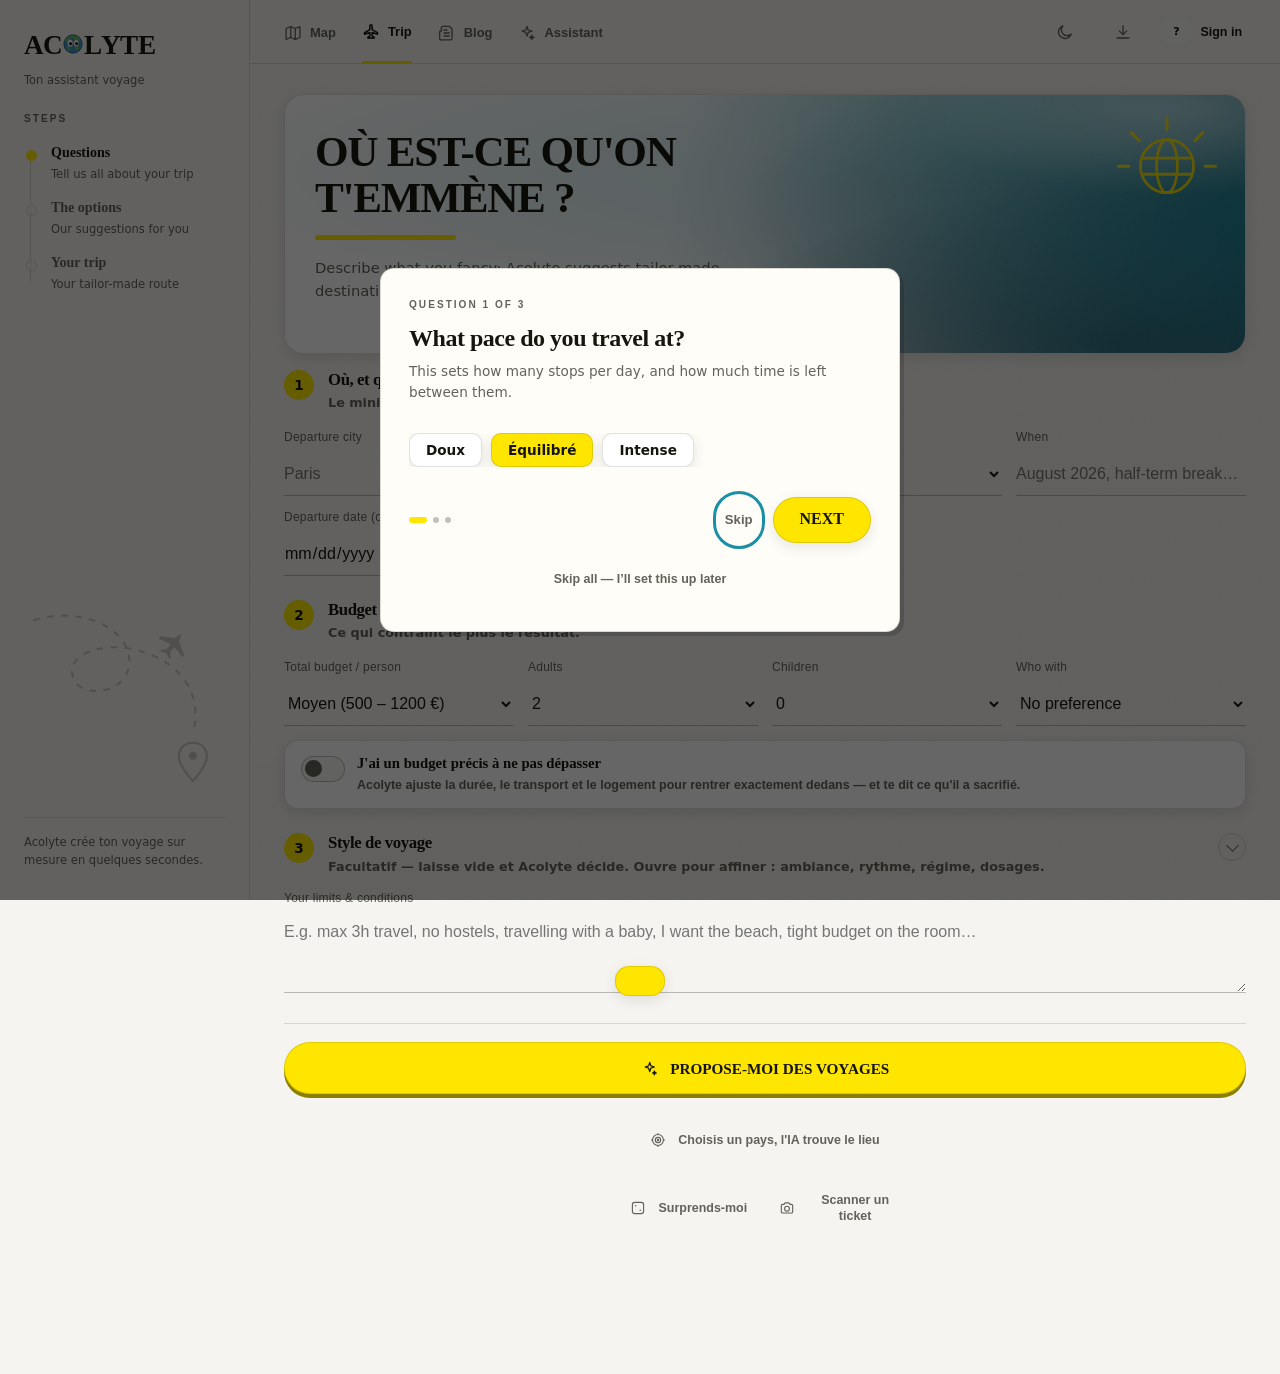
==== commit e4581275: "Add files via upload" ====
--- a/index.html
+++ b/index.html
@@ -1,1683 +1,1683 @@
-<!DOCTYPE html>
-<html lang="fr">
-<head>
-<meta charset="UTF-8">
-<!-- Politique de sécurité du contenu.
-     Principe : n'autoriser QUE les hôtes réellement appelés par le code.
-     Chaque hôte listé est une porte ouverte ; ceux qui ne servent plus
-     (Hotellook, Travelpayouts, corsproxy, allorigins, workers.dev, deno.dev)
-     ont été retirés. Avant d'ajouter un domaine, vérifie qu'il est appelé.
-     ⚠️ Pas de 'unsafe-inline' dans script-src : c'est CE réglage qui empêche
-     un texte piégé de devenir du code exécutable. Ne l'affaiblis jamais.
-     ⚠️ Le backend est épinglé à son adresse EXACTE, pas à 'https://*.val.run'.
-     Val.town donne un sous-domaine de ce domaine à chacun de ses utilisateurs :
-     le joker autorisait donc la page à parler à n'importe quel service hébergé
-     là, y compris hostile. Si tu changes `proxy` dans config.js, change AUSSI
-     cette adresse — le contrôle 13 de outils/verifie.js échoue si les deux
-     divergent, justement pour que l'oubli se voie avant la publication.
-     ⚠️ N'ajoute PAS 'frame-ancestors' ici : cette directive n'existe QUE dans
-     un en-tête HTTP, le navigateur l'ignore dans une balise <meta> et le
-     signale dans la console. La protection contre l'encadrement passe par
-     X-Frame-Options dans le fichier _headers. -->
-<meta http-equiv="Content-Security-Policy" content="default-src 'self'; script-src 'self' https://cdnjs.cloudflare.com https://cdn.jsdelivr.net; style-src 'self' 'unsafe-inline' https://fonts.googleapis.com; font-src https://fonts.gstatic.com; img-src 'self' data: https://pics.avs.io https://upload.wikimedia.org https://tile.openstreetmap.org https://api.producthunt.com; connect-src 'self' https://generativelanguage.googleapis.com https://api.groq.com https://services-api.ryanair.com https://v6.db.transport.rest https://geocoding-api.open-meteo.com https://api.open-meteo.com https://archive-api.open-meteo.com https://fr.wikipedia.org https://fr.wikivoyage.org https://date.nager.at https://overpass-api.de https://overpass.kumi.systems https://api.frankfurter.dev https://api.emailjs.com https://lechat45--2ec0f9a6860b11f183cf1607ee4eb77e.web.val.run; frame-src https://www.openstreetmap.org https://maps.google.com https://www.google.com; object-src 'none'; base-uri 'self'; form-action 'self'">
-<meta name="referrer" content="strict-origin-when-cross-origin">
-<meta name="theme-color" content="#F5F4F0" media="(prefers-color-scheme: light)">
-<meta name="theme-color" content="#121212" media="(prefers-color-scheme: dark)">
-<link rel="manifest" href="manifest.json">
-<!-- Icône de l'onglet. ⚠️ Il n'y en avait AUCUNE : sans balise `icon`, Chrome
-     cherche /favicon.ico à la racine du domaine, pas dans le sous-chemin
-     GitHub Pages — l'onglet restait donc vide. Le .ico contient quatre
-     tailles (16/32/48/64) car Chrome, Windows et les favoris n'en prennent
-     pas la même ; le .png est là pour les écrans à forte densité. -->
-<link rel="icon" href="favicon.ico" sizes="any">
-<link rel="icon" type="image/png" href="icon-192.png" sizes="192x192">
-<link rel="apple-touch-icon" href="apple-touch-icon.png">
-<!-- Le flux du journal, produit par l'action GitHub en même temps que le plan
-     du site. Cette balise est ce qui permet à un lecteur de flux de le trouver
-     tout seul, à partir de l'adresse du site. -->
-<link rel="alternate" type="application/rss+xml" title="Le journal d'Acolyte" href="feed.xml">
-<!-- Les DEUX sont nécessaires : la version standard (que Chrome réclame
-     désormais) et la variante Apple, encore lue par les anciens iOS. Retirer
-     celle d'Apple ferait perdre le mode plein écran sur iPhone. -->
-<meta name="mobile-web-app-capable" content="yes">
-<meta name="apple-mobile-web-app-capable" content="yes">
-<!-- ⚠️ Le nom SOUS l'icône sur l'écran d'accueil iOS. Sans cette balise, iOS
-     reprend le <title> de la page — 66 caractères ici — et n'en garde qu'une
-     douzaine : on lisait « Acolyte — Pl… » sous l'icône. -->
-<meta name="apple-mobile-web-app-title" content="Acolyte">
-<meta name="apple-mobile-web-app-status-bar-style" content="black-translucent">
-<meta name="viewport" content="width=device-width, initial-scale=1.0, viewport-fit=cover">
-<title>Acolyte — Planifie ton voyage : destination, transport, itinéraire</title>
-<meta name="description" content="Décris ton envie de voyage : Acolyte choisit la destination, le transport et le logement, puis construit ton programme jour par jour. Consultable hors-ligne.">
-<!-- Canonique : sans elle, Google choisit lui-même l'adresse de référence.
-     Elle doit être ABSOLUE et pointer sur le sous-chemin GitHub Pages. -->
-<link rel="canonical" href="https://lechat45.github.io/Acolyte/">
-<meta name="robots" content="index, follow, max-image-preview:large, max-snippet:-1">
-<!-- Aperçu de lien (réseaux sociaux). Les URL doivent être absolues : un
-     chemin relatif n'est pas résolu par les robots de partage. -->
-<meta property="og:type" content="website">
-<meta property="og:site_name" content="Acolyte">
-<meta property="og:locale" content="fr_FR">
-<meta property="og:url" content="https://lechat45.github.io/Acolyte/">
-<meta property="og:title" content="Acolyte — Ton copilote de voyage">
-<meta property="og:description" content="D'une simple envie à un programme jour par jour : destination, transport, logement et itinéraire, organisés pour toi.">
-<meta property="og:image" content="https://lechat45.github.io/Acolyte/og-image.png">
-<meta property="og:image:alt" content="Logo Acolyte : le globe mascotte remplace le o d'ACOLYTE">
-<meta property="og:image:width" content="1200">
-<meta property="og:image:height" content="630">
-<meta name="twitter:card" content="summary_large_image">
-<meta name="twitter:title" content="Acolyte — Ton copilote de voyage">
-<meta name="twitter:description" content="D'une simple envie à un programme jour par jour : destination, transport, logement et itinéraire, organisés pour toi.">
-<meta name="twitter:image" content="https://lechat45.github.io/Acolyte/og-image.png">
-<link rel="preconnect" href="https://fonts.googleapis.com">
-<!-- ⚠️ L'ASSOCIATION TYPOGRAPHIQUE, ET POURQUOI SORA EST PARTIE.
-     Sora est une grotesque géométrique — exactement la police que porte la
-     moitié des outils d'IA. Employée sur les titres, elle datait le site avant
-     même qu'on lise un mot, et aucune couleur ne rattrape ça.
-     · FRAUNCES pour les titres : une serif à taille optique, avec du caractère
-       (les empattements s'épaississent, le « g » a une queue dessinée). Elle
-       apporte ce qu'aucune grotesque ne donne — une main, une époque.
-     · INTER pour le texte courant : neutre, faite pour l'écran, elle ne
-       cherche pas à exister. C'est le contraste entre les deux qui structure
-       la page, pas la taille des caractères.
-     opsz : Fraunces ajuste son dessin à la taille — plus contrastée en grand,
-     plus robuste en petit. C'est ce qui l'empêche de paraître décorative. -->
-<link href="https://fonts.googleapis.com/css2?family=Fraunces:opsz,wght@9..144,500;9..144,600;9..144,700;9..144,900&family=Inter:wght@400;500;600;700;800&display=swap" rel="stylesheet">
-<link rel="stylesheet" href="style.css">
-<!-- Données structurées : décrit le site à Google dans son vocabulaire.
-     Ce n'est PAS du script exécuté (type application/ld+json = bloc de
-     données), la CSP n'a donc pas à être touchée. -->
-<script type="application/ld+json">
-{
-  "@context": "https://schema.org",
-  "@type": "WebApplication",
-  "name": "Acolyte",
-  "alternateName": "Acolyte — copilote de voyage",
-  "url": "https://lechat45.github.io/Acolyte/",
-  "image": "https://lechat45.github.io/Acolyte/og-image.png",
-  "applicationCategory": "TravelApplication",
-  "offers": { "@type": "Offer", "price": "0", "priceCurrency": "EUR" },
-  "isAccessibleForFree": true,
-  "operatingSystem": "Web, Android, iOS",
-  "inLanguage": "fr-FR",
-  "description": "Décris ton envie de voyage : Acolyte choisit la destination, le transport et le logement, puis construit ton programme jour par jour. Consultable hors-ligne.",
-  "featureList": [
-    "Choix de la destination à partir d'une envie",
-    "Comparaison des transports sur le prix, la durée et le CO₂",
-    "Choix du quartier et du logement",
-    "Programme jour par jour organisé par proximité",
-    "Carte de l'itinéraire consultable hors-ligne"
-  ]
-}
-</script>
-</head>
-<body>
-
-<!-- ===== Écran de démarrage (HTML : un seul code, tous les écrans) ===== -->
-<div id="boot">
-  <div class="boot-in">
-    <div class="boot-mark">
-      <svg class="mascot" viewBox="0 0 100 100" role="img" aria-label="Acolyte">
-        <defs><clipPath id="mGlobeClipBoot"><circle cx="50" cy="50" r="45"/></clipPath></defs>
-        <circle class="m-ocean" cx="50" cy="50" r="45"/>
-        <g clip-path="url(#mGlobeClipBoot)" class="m-land">
-          <ellipse cx="24" cy="29" rx="14" ry="10" transform="rotate(-20 24 29)"/>
-          <ellipse cx="29" cy="67" rx="9" ry="14" transform="rotate(14 29 67)"/>
-          <ellipse cx="71" cy="24" rx="17" ry="9" transform="rotate(8 71 24)"/>
-          <ellipse cx="68" cy="66" rx="11" ry="14" transform="rotate(-10 68 66)"/>
-          <ellipse cx="50" cy="12" rx="20" ry="6"/>
-        </g>
-        <circle class="m-rim" cx="50" cy="50" r="45"/>
-        <g class="m-eyes">
-          <ellipse class="m-white" cx="36" cy="46" rx="15" ry="19"/>
-          <ellipse class="m-white" cx="66" cy="46" rx="14" ry="18"/>
-          <g class="m-pupils">
-            <circle class="m-pupil" cx="38" cy="48" r="8"/>
-            <circle class="m-pupil" cx="68" cy="48" r="7.5"/>
-            <circle class="m-shine" cx="41.5" cy="43.5" r="2.4"/>
-            <circle class="m-shine" cx="71" cy="43.5" r="2.1"/>
-          </g>
-        </g>
-      </svg>
-    </div>
-    <div class="boot-word">ACOLYTE</div>
-    <div class="boot-sub">COPILOTE DE VOYAGE</div>
-    <div class="boot-bar"><i></i></div>
-    <div class="boot-step" id="bootStep">Démarrage…</div>
-  </div>
-</div>
-
-<!-- ===== Colonne de gauche (ordinateur) =====
-     Elle porte l'identité et le fil du parcours. Sur téléphone elle
-     disparaît : la barre du bas et le fil d'étapes horizontal reprennent le
-     relais — le dessin mobile reste la référence. -->
-<aside class="rail" aria-hidden="true">
-  <!-- Le logo : le globe REMPLACE le « o » d'ACOLYTE — une lettre ronde par
-       une planète ronde. Chaque lettre reste un élément séparé, et le globe
-       est la mascotte du site (2 clics dessus = la salle de jeux). -->
-  <div class="rail-logo">
-    <span class="logo-word rail-logoword" aria-label="Acolyte"><i>A</i><i>c</i><i class="o-mark">o<span class="logo-mark"></span></i><i>l</i><i>y</i><i>t</i><i>e</i></span>
-    <em class="rail-tag">Ton assistant voyage</em>
-  </div>
-
-  <!-- Le titre dit ce que la colonne montre : il change avec la catégorie
-       (Étapes / Journées du voyage / Mon compte). -->
-  <p class="rail-title" id="railTitle">Étapes</p>
-  <ol class="rail-steps" id="railSteps">
-    <!-- rempli par renderRail() : le contenu dépend de la catégorie -->
-  </ol>
-
-  <!-- Décor : la route en pointillé d'un avion. Dessiné en SVG, donc net à
-       toute taille et sans image à télécharger. Coupé si l'utilisateur a
-       réduit les animations n'a pas de sens : il ne bouge pas. -->
-  <!-- Décor : la trace d'un avion qui rejoint une destination.
-       Dessiné en SVG (net à toute taille, rien à télécharger).
-       ⚠️ Un seul tracé pour la goutte du repère : la version précédente en
-       superposait deux, ce qui donnait une forme brouillonne. -->
-  <svg class="rail-art" viewBox="0 0 200 200" aria-hidden="true" fill="none"
-       stroke="currentColor" stroke-width="2" stroke-linecap="round" stroke-linejoin="round">
-    <path d="M10 30 C64 14 112 44 104 78 C97 106 52 108 48 84 C44 58 96 46 138 70 C166 86 176 116 168 142"
-          stroke-dasharray="5 9"/>
-    <!-- l'avion, vu de dessus, orienté dans le sens de la trace -->
-    <g transform="translate(150 52) rotate(38)">
-      <path d="M0 -11 L3 -3 L15 4 L15 7 L3 4 L2 10 L6 14 L6 16 L0 14 L-6 16 L-6 14 L-2 10 L-2 4 L-15 7 L-15 4 L-3 -3 Z"
-            fill="currentColor" stroke="none"/>
-    </g>
-    <!-- le repère de destination : une goutte et son point -->
-    <path d="M168 152 c-8.5 0 -14 6 -14 13.5 c0 10 14 24.5 14 24.5 s14 -14.5 14 -24.5 c0 -7.5 -5.5 -13.5 -14 -13.5 z"/>
-    <circle cx="168" cy="165" r="4" fill="currentColor" stroke="none"/>
-  </svg>
-
-  <!-- ⚠️ Ce bloc N'EST PLUS UNE CARTE, et c'est le principe même de la
-       direction 1b : « plus d'air, pas de cartes empilées ». Un filet et une
-       phrase. L'encadré, l'émoji et la deuxième ligne étaient une carte de
-       plus dans une colonne qui n'en veut aucune. -->
-  <div class="rail-note">
-    <p>Acolyte crée ton voyage sur mesure en quelques secondes.</p>
-  </div>
-</aside>
-
-<!-- ⚠️ Lien d'évitement (RGAA 12.7 / WCAG 2.4.1). Invisible à la souris, il
-     apparaît dès qu'on tabule : sans lui, quelqu'un au clavier doit traverser
-     tout l'en-tête et la navigation avant d'atteindre le contenu, à chaque
-     changement d'écran. Premier élément du corps de page, forcément. -->
-<a class="skip" href="#contenu">Aller au contenu</a>
-
-<div class="wrap">
-  <header>
-    <div class="logo"><span class="logo-word" aria-label="Acolyte"><i>A</i><i>c</i><i class="o-mark">o<span class="logo-mark"></span></i><i>l</i><i>y</i><i>t</i><i>e</i></span></div>
-    <!-- La nav vit ici dans le HTML, mais sur téléphone elle est en
-         position:fixed en bas : le parent n'a alors aucun effet sur elle.
-         Sur ordinateur elle repasse en flux et devient la barre du haut. -->
-    <nav class="catnav">
-      <!-- ⚠️ Tracés REPRIS TELS QUELS de la maquette (section « Le jeu
-           d'icônes »). Mes premières versions étaient redessinées de mémoire et
-           ça se voyait : la carte n'était qu'une suite de traits qui ne se
-           fermaient jamais, et l'avion ressemblait à une ancre. Une icône de
-           24 px ne se devine pas, elle se recopie.
-           stroke-width 1.75 comme la maquette. -->
-      <button data-cat="map"><svg class="ico" viewBox="0 0 24 24" fill="none" stroke="currentColor" stroke-width="1.75" stroke-linecap="round" stroke-linejoin="round" aria-hidden="true"><path d="M9 3.5 2.8 6v14.5L9 18l6 2.5 6.2-2.5V3.5L15 6 9 3.5Z"/><path d="M9 3.5V18M15 6v14.5"/></svg>Carte</button>
-      <button data-cat="trip" class="on"><svg class="ico" viewBox="0 0 24 24" fill="none" stroke="currentColor" stroke-width="1.75" stroke-linecap="round" stroke-linejoin="round" aria-hidden="true"><path d="M12 2.4c.85 0 1.5.65 1.5 1.5v4.9l7.1 4.1v2l-7.1-2.2v4.2l2.5 1.8v1.5L12 19.6l-4 .6v-1.5l2.5-1.8v-4.2L3.4 15v-2l7.1-4.1v-5c0-.84.65-1.5 1.5-1.5Z"/></svg>Voyage</button>
-      <button data-cat="blog"><svg class="ico" viewBox="0 0 24 24" fill="none" stroke="currentColor" stroke-width="1.75" stroke-linecap="round" stroke-linejoin="round" aria-hidden="true"><path d="M4.5 21.2h12.2a2 2 0 0 0 2-2V6.6l-3.4-3.4H6.5a2 2 0 0 0-2 2v3.4"/><path d="M4.5 9.5H3.2a1 1 0 0 0-1 1v8.7a2 2 0 0 0 2 2"/><path d="M8 8h4M8 12h7M8 16h7"/></svg>Blog</button>
-      <button data-cat="profile"><svg class="ico" viewBox="0 0 24 24" fill="none" stroke="currentColor" stroke-width="1.75" stroke-linecap="round" stroke-linejoin="round" aria-hidden="true"><path d="M20 20.8v-1.9a4 4 0 0 0-4-4H8a4 4 0 0 0-4 4v1.9"/><path d="M12 3.2a4.1 4.1 0 1 0 0 8.2 4.1 4.1 0 0 0 0-8.2Z"/></svg>Profil</button>
-      <!-- ⚠️ L'ONGLET EST MAINTENANT SUR TÉLÉPHONE AUSSI. Il était réservé à
-           l'ordinateur ; la barre du bas passe donc de 4 à 5 colonnes — voir
-           `.catnav` (grid-template-columns), qui doit rester d'accord avec le
-           nombre réel de boutons, sinon le cinquième déborde ou se replie.
-           C'est exactement l'avertissement que porte déjà le bloc BLOG, pour
-           le même motif quand il est passé de 3 à 4.
-           La classe .cat-pc et ses règles sont retirées : plus rien ne les
-           utilise, et les laisser masquerait l'onglet à la prochaine reprise —
-           c'est mot pour mot ce qui était arrivé la fois précédente. -->
-      <button data-cat="ia"><svg class="ico" viewBox="0 0 24 24" fill="none" stroke="currentColor" stroke-width="1.75" stroke-linecap="round" stroke-linejoin="round" aria-hidden="true"><path d="M12 3.2 13.6 8l4.8 1.6-4.8 1.6L12 16l-1.6-4.8L5.6 9.6 10.4 8 12 3.2Z"/><path d="M18.4 14.8l.8 2.2 2.2.8-2.2.8-.8 2.2-.8-2.2-2.2-.8 2.2-.8.8-2.2Z"/></svg>Assistant</button>
-    </nav>
-
-    <!-- Le côté droit de la barre du haut (maquette 1b) : le thème,
-         l'installation, le compte.
-         ⚠️ Il n'existe QUE sur ordinateur (display:none en dessous de 900 px).
-         Sur téléphone, la barre du bas n'a de place que pour les quatre
-         onglets, et ces trois réglages sont déjà dans l'onglet Profil : rien
-         n'est perdu, ce n'est pas un raccourci réservé au bureau. -->
-    <div class="navtools">
-      <button id="ntTheme" type="button" title="Changer de thème" aria-label="Changer de thème">
-        <!-- Deux dessins, un seul visible : la LUNE en thème clair (elle
-             annonce où l'on va), le SOLEIL en thème sombre. Le choix se fait
-             en CSS sur :root[data-theme] — aucun JavaScript à synchroniser. -->
-        <svg class="ico nt-moon" viewBox="0 0 24 24" fill="none" stroke="currentColor" stroke-width="1.75" stroke-linecap="round" stroke-linejoin="round" aria-hidden="true"><path d="M20.2 14.6A8.6 8.6 0 1 1 9.4 3.8a6.7 6.7 0 0 0 10.8 10.8Z"/></svg>
-        <svg class="ico nt-sun" viewBox="0 0 24 24" fill="none" stroke="currentColor" stroke-width="1.75" stroke-linecap="round" stroke-linejoin="round" aria-hidden="true"><circle cx="12" cy="12" r="4.2"/><path d="M12 2.6v2.2M12 19.2v2.2M2.6 12h2.2M19.2 12h2.2M5.4 5.4l1.6 1.6M17 17l1.6 1.6M18.6 5.4 17 7M7 17l-1.6 1.6"/></svg>
-      </button>
-      <button id="ntInstall" type="button" title="Installer l'application" aria-label="Installer l'application" style="display:none">
-        <svg class="ico" viewBox="0 0 24 24" fill="none" stroke="currentColor" stroke-width="1.75" stroke-linecap="round" stroke-linejoin="round" aria-hidden="true"><path d="M12 3.5v11.8"/><path d="m7 10.5 5 5 5-5M4.2 20h15.6"/></svg>
-      </button>
-      <button id="ntMe" type="button" class="nt-me" title="Mon compte">
-        <span class="nt-av" id="ntAv" aria-hidden="true">?</span><span class="nt-nom" id="ntNom">Compte</span>
-      </button>
-    </div>
-  </header>
-
-  <main id="contenu">
-    <!-- ⚠️ Averti quand le voyage chargé a été écrit par une version PLUS
-         RÉCENTE d'Acolyte. On ne refuse pas de le charger — ce serait hostile
-         hors ligne, le voyage disparaîtrait au pire moment — mais l'utilisateur
-         doit savoir que certains réglages ont été remis à zéro par précaution.
-         Sans ce bandeau, son mode de transport changeait tout seul et en
-         silence. Affiché par safeState via _etatDuFutur. -->
-    <div class="futur-bar" id="futurBar" role="status" hidden>
-      <span class="fb-ico" aria-hidden="true"></span>
-      <p>Ce voyage a été créé avec une <b>version plus récente</b> d'Acolyte.
-         Certains réglages ont été remis à leur valeur par défaut par précaution —
-         tes étapes, tes notes et tes dépenses sont intactes.</p>
-      <button class="fb-x" id="futurX" type="button" aria-label="Masquer cet avertissement">✕</button>
-    </div>
-  <div id="catTrip">
-  <!-- ⚠️ La barre de progression est posée SOUS les trois étapes, pas autour :
-       elle relie les pastilles au lieu de les encadrer. Sa largeur est pilotée
-       par --avance (0 / 50 / 100 %), écrite par gotoStep — une seule variable,
-       donc rien à resynchroniser quand une étape change. -->
-  <nav class="steps" id="steps" style="--avance:0%">
-    <div class="steps-rail" aria-hidden="true"><i></i></div>
-    <div class="step active" data-step="1"><span class="n">1</span>Questions</div>
-    <div class="step locked" data-step="2"><span class="n">2</span>Les choix</div>
-    <div class="step locked" data-step="3"><span class="n">3</span>Ton voyage</div>
-  </nav>
-
-  <!-- ================= VUE 1 : ENVIES ================= -->
-  <section class="view" id="view1">
-    <!-- Bandeau d'accueil : le titre posé sur un décor. Le décor est une
-         composition CSS/SVG et non une photo — aucun fichier à télécharger,
-         rien à autoriser dans la politique de sécurité, et il reste net sur
-         tous les écrans. -->
-    <div class="hero">
-      <div class="hero-deco" aria-hidden="true"></div>
-      <div class="hero-in">
-        <!-- h1 de la page : titre principal pour Google et les lecteurs d'écran -->
-        <h1>Où est-ce qu'on t'emmène ?</h1>
-        <p class="sub">Décris tes envies, Acolyte te propose des destinations sur mesure — puis t'aide à affiner.</p>
-      </div>
-      <svg class="hero-globe" viewBox="0 0 90 90" aria-hidden="true">
-        <circle cx="45" cy="46" r="23" fill="none" stroke="currentColor" stroke-width="2.4"/>
-        <ellipse cx="45" cy="46" rx="9" ry="23" fill="none" stroke="currentColor" stroke-width="2.4"/>
-        <path d="M23 39 h44 M23 53 h44" stroke="currentColor" stroke-width="2.4" fill="none"/>
-        <path d="M45 14 v-9 M69 24 l7 -7 M21 24 l-7 -7 M78 46 h9 M3 46 h9" stroke="currentColor" stroke-width="2.6" stroke-linecap="round"/>
-      </svg>
-    </div>
-    <div class="card" id="tripGallery" hidden>
-      <h3 style="margin:0 0 4px">Mes voyages</h3>
-      <p class="sub" style="margin:0 0 12px">Reprends un voyage déjà exploré, ou lances-en un nouveau ci-dessous.</p>
-      <div class="gallery" id="galleryList"></div>
-    </div>
-    <!-- ⚠️ TROIS BLOCS AU LIEU D'UNE GRILLE DE QUATORZE CHAMPS.
-         Le questionnaire était une seule carte : quatorze champs à la suite,
-         sans respiration ni regroupement. On ne savait pas combien il en
-         restait, ni ce qui allait ensemble. Trois cartes numérotées — où, avec
-         qui, comment — donnent une carte mentale : on voit qu'il y a trois
-         sujets, et chacun tient dans un coup d'œil.
-         Aucun identifiant de champ ne change : readPrefs les lit un par un
-         depuis app.js, et les renommer aurait tout débranché en silence. -->
-    <div class="card q-bloc">
-      <div class="q-tete"><span class="q-n">1</span>
-        <div><h3>Où, et quand</h3><p class="hint">Le minimum pour qu'Acolyte cherche juste.</p></div>
-      </div>
-      <div class="grid">
-        <div class="field"><label for="fFrom">Ville de départ</label><input id="fFrom" placeholder="Paris" autocomplete="off"></div>
-        <div class="field"><label for="fDest">Destination souhaitée</label><input id="fDest" placeholder="Pays ou ville — vide = surprends-moi" autocomplete="off"></div>
-        <div class="field"><label for="fDays">Durée</label>
-          <select id="fDays">
-            <option value="un week-end (2-3 jours)">Week-end (2-3 j)</option>
-            <option value="une semaine" selected>1 semaine</option>
-            <option value="deux semaines">2 semaines</option>
-            <option value="trois semaines ou plus">3 semaines +</option>
-          </select>
-        </div>
-        <div class="field"><label for="fWhen">Période</label><input id="fWhen" placeholder="août 2026, vacances de la Toussaint…"></div>
-        <div class="field"><label for="fDepart">Date de départ (optionnel)</label><input id="fDepart" type="date"></div>
-      </div>
-    </div>
-
-    <div class="card q-bloc">
-      <div class="q-tete"><span class="q-n">2</span>
-        <div><h3>Budget et compagnie</h3><p class="hint">Ce qui contraint le plus le résultat.</p></div>
-      </div>
-      <div class="grid">
-        <div class="field"><label for="fBudget">Budget total / personne</label>
-          <select id="fBudget">
-            <option value="petit budget (moins de 500€)">Petit (&lt; 500 €)</option>
-            <option value="budget moyen (500-1200€)" selected>Moyen (500 – 1200 €)</option>
-            <option value="budget confortable (1200-2500€)">Confort (1200 – 2500 €)</option>
-            <option value="budget élevé (2500€ et plus)">Élevé (2500 € +)</option>
-          </select>
-        </div>
-        <div class="field"><label for="fAdults">Adultes</label>
-          <select id="fAdults"><option>1</option><option selected>2</option><option>3</option><option>4</option><option>5</option><option>6</option></select>
-        </div>
-        <div class="field"><label for="fKids">Enfants</label>
-          <select id="fKids"><option selected>0</option><option>1</option><option>2</option><option>3</option><option>4</option></select>
-        </div>
-        <!-- L'âge, et pas seulement le nombre. Un enfant de 2 ans et un de 14
-             n'imposent pas les mêmes journées : les distances, les horaires, la
-             sieste, ce qui l'intéresse — tout change. Le compte seul ne dit rien.
-             ⚠️ Masqué tant qu'il n'y a aucun enfant : un champ inutile dans un
-             questionnaire déjà long est un motif d'abandon. -->
-        <div class="field" id="fKidsAgesBox" style="display:none">
-          <label for="fKidsAges">Âge des enfants</label>
-          <input id="fKidsAges" type="text" inputmode="numeric" autocomplete="off"
-                 placeholder="ex. 3 et 7" maxlength="40">
-        </div>
-        <div class="field"><label for="fWith">Avec qui</label>
-          <select id="fWith">
-            <option value="" selected>Peu importe</option>
-            <option value="en solo">En solo</option>
-            <option value="en couple">En couple</option>
-            <option value="entre amis">Entre amis</option>
-            <option value="en famille">En famille</option>
-            <option value="entre collègues">Entre collègues</option>
-          </select>
-        </div>
-        <!-- BUDGET INVERSÉ. La tranche ci-dessus convient à qui est souple ;
-             elle ne dit rien de quelqu'un qui a exactement 800 € et pas un
-             euro de plus. Ici le montant devient un PLAFOND, et c'est la durée,
-             le transport et le logement qui s'ajustent pour tenir dedans. -->
-        <div class="field wide">
-          <label class="opt-check" for="fBudgetStrict">
-            <input type="checkbox" id="fBudgetStrict">
-            <span>
-              <b>J'ai un budget précis à ne pas dépasser</b>
-              <em>Acolyte ajuste la durée, le transport et le logement pour rentrer exactement dedans — et te dit ce qu'il a sacrifié.</em>
-            </span>
-          </label>
-          <div class="pays-box" id="fBudgetMaxBox" hidden>
-            <label for="fBudgetMax">Ton plafond, par personne, tout compris</label>
-            <div class="pays-add">
-              <input id="fBudgetMax" type="number" inputmode="numeric" min="80" max="20000" step="10"
-                     placeholder="ex : 800" autocomplete="off">
-              <span class="bi-unite">€</span>
-            </div>
-          </div>
-        </div>
-      </div>
-    </div>
-
-    <!-- ⚠️ REPLIÉ PAR DÉFAUT. Vingt-trois champs à l'écran avant le premier
-         résultat, c'est le genre de mur qui fait abandonner. Les deux premiers
-         blocs suffisent à chercher ; celui-ci affine, et il le dit lui-même
-         (« facultatif »). Il s'ouvre d'un geste, et reste ouvert si un champ
-         y est déjà rempli — restauré depuis le brouillon, par exemple. -->
-    <div class="card q-bloc q-repli" id="qBloc3">
-      <button type="button" class="q-tete q-tete-btn" id="qBloc3Btn" aria-expanded="false" aria-controls="qBloc3Corps">
-        <span class="q-n">3</span>
-        <div><h3>Style de voyage</h3><p class="hint">Facultatif — laisse vide et Acolyte décide. Ouvre pour affiner : ambiance, rythme, régime, dosages.</p></div>
-        <span class="q-fl" aria-hidden="true"></span>
-      </button>
-      <div class="grid q-corps" id="qBloc3Corps" hidden>
-        <div class="field"><label for="fVibe">Ambiance recherchée</label>
-          <select id="fVibe">
-            <option value="" selected>Peu importe — surprends-moi</option>
-            <option value="plage & détente">Plage &amp; détente</option>
-            <option value="ville & culture">Ville &amp; culture</option>
-            <option value="nature & aventure">Nature &amp; aventure</option>
-            <option value="fête & vie nocturne">Fête &amp; vie nocturne</option>
-            <option value="romantique">Romantique</option>
-            <option value="bien-être & repos">Bien-être &amp; repos</option>
-          </select>
-        </div>
-        <!-- La suggestion du Journal se pose ICI : elle réagit à l'ambiance
-             choisie juste au-dessus, et propose un article déjà écrit. -->
-        <div class="field wide" id="vibeBlog" hidden></div>
-        <div class="field"><label for="fTransport">Comment tu veux voyager</label>
-          <select id="fTransport">
-            <option value="" selected>Peu importe — Acolyte décide</option>
-            <option value="train">Train</option>
-            <option value="voiture">Voiture</option>
-            <option value="avion">Avion</option>
-          </select>
-        </div>
-        <div class="field"><label for="fStay">Style d'hébergement</label>
-          <select id="fStay">
-            <option value="" selected>Peu importe</option>
-            <option value="hôtel">Hôtel</option>
-            <option value="appartement / Airbnb">Appartement / Airbnb</option>
-            <option value="auberge / éco">Auberge / éco</option>
-            <option value="séjour de luxe">Séjour de luxe</option>
-          </select>
-        </div>
-        <!-- Une case à cocher plutôt qu'une option au fond d'une liste : le
-             voyageur doit VOIR qu'il peut traverser plusieurs pays. -->
-        <div class="field wide">
-          <label class="opt-check" for="fMulti">
-            <input type="checkbox" id="fMulti">
-            <span>
-              <b>Traverser plusieurs pays</b>
-              <em>Acolyte construit un itinéraire de 2 à 3 pays, avec les trajets entre étapes comptés dans le budget.</em>
-            </span>
-          </label>
-          <!-- N'apparaît QUE si la case est cochée : sinon c'est un champ qui
-               ne sert à rien et qui alourdit le questionnaire. -->
-          <div class="pays-box hidden" id="paysBox">
-            <label for="fPaysAdd">Quels pays ?</label>
-            <div class="pays-add">
-              <input id="fPaysAdd" list="paysList" placeholder="ex : Italie" autocomplete="off" maxlength="40">
-              <datalist id="paysList"></datalist>
-              <button type="button" class="btn sm" id="btnPaysAdd">Ajouter</button>
-            </div>
-            <div class="pays-tags" id="paysTags"></div>
-            <p class="hint" id="paysHint">Laisse vide et Acolyte choisit les pays pour toi.</p>
-          </div>
-        </div>
-        <!-- À TABLE. Un régime n'est pas une préférence à mettre au fond d'une
-             liste : pour une allergie, une recommandation ratée gâche un repas
-             au mieux, envoie à l'hôpital au pire. D'où le champ libre à côté du
-             menu déroulant — « sans arachide » n'est pas un régime, c'est une
-             contrainte, et elle doit pouvoir s'écrire. -->
-        <div class="field"><label for="fRegime">À table</label>
-          <select id="fRegime">
-            <option value="" selected>Je mange de tout</option>
-            <option value="végétarien">Végétarien</option>
-            <option value="végétalien / vegan">Végétalien / vegan</option>
-            <option value="sans gluten">Sans gluten</option>
-            <option value="sans lactose">Sans lactose</option>
-            <option value="halal">Halal</option>
-            <option value="casher">Casher</option>
-            <option value="sans porc">Sans porc</option>
-            <option value="pescétarien">Pescétarien</option>
-          </select>
-        </div>
-        <div class="field"><label for="fEvite">Ce que tu ne peux pas manger</label>
-          <input id="fEvite" maxlength="160" autocomplete="off"
-                 placeholder="ex : arachides (allergie), artichaut, coriandre">
-          <p class="hint">Allergies et aversions. Précise « allergie » quand c'en est une.</p>
-        </div>
-        <!-- Le DOSAGE, que les listes déroulantes ne savent pas dire. Laissé au
-             milieu, un curseur n'ajoute rien au prompt : voir pondTexte(). -->
-        <div class="field wide pond-bloc">
-          <label>Le dosage</label>
-          <p class="hint" style="margin:0 0 10px">Laisse au centre ce sur quoi tu n'as pas d'avis — Acolyte n'en tiendra alors aucun compte.</p>
-          <div class="pond" data-pond="pNature">
-            <span>Ville</span><input type="range" id="pNature" min="0" max="100" step="5" value="50"
-              aria-label="Dosage entre ville et nature"><span>Nature</span>
-          </div>
-          <div class="pond" data-pond="pRythme">
-            <span>Lent</span><input type="range" id="pRythme" min="0" max="100" step="5" value="50"
-              aria-label="Dosage du rythme"><span>Intense</span>
-          </div>
-          <div class="pond" data-pond="pConfort">
-            <span>Économe</span><input type="range" id="pConfort" min="0" max="100" step="5" value="50"
-              aria-label="Dosage entre économie et confort"><span>Confort</span>
-          </div>
-          <p class="pond-lu" id="pondLu" hidden></p>
-        </div>
-        <div class="field wide">
-          <label class="opt-check" for="fLocal">
-            <input type="checkbox" id="fLocal">
-            <span>
-              <b>Comme un habitant</b>
-              <em>Acolyte écarte les pièges à touristes et ne propose que des endroits où vont vraiment les gens du coin.</em>
-            </span>
-          </label>
-        </div>
-      </div>
-      <div class="field" style="margin-top:14px"><label for="fFree">Tes limites & conditions</label>
-        <textarea id="fFree" placeholder="Ex : max 3h de trajet, pas d'auberge, je pars avec un bébé, je veux la plage, budget serré sur le logement…"></textarea>
-      </div>
-      <div class="go-acts">
-        <button class="btn" id="btnGo"><svg class="ico" viewBox="0 0 24 24" fill="none" stroke="currentColor" stroke-width="1.7" stroke-linecap="round" stroke-linejoin="round" aria-hidden="true"><path d="M12 3.2 13.6 8 18.4 9.6 13.6 11.2 12 16 10.4 11.2 5.6 9.6 10.4 8Z"/><path d="M18.4 15.2 19.1 17.1 21 17.8 19.1 18.5 18.4 20.4 17.7 18.5 15.8 17.8 17.7 17.1Z"/></svg>Propose-moi des voyages</button>
-        <button class="btn ghost" id="btnCountry"><svg class="ico" viewBox="0 0 24 24" fill="none" stroke="currentColor" stroke-width="1.7" stroke-linecap="round" stroke-linejoin="round" aria-hidden="true"><circle cx="12" cy="12" r="8.2"/><circle cx="12" cy="12" r="4"/><circle cx="12" cy="12" r="1" fill="currentColor"/><path d="M12 2.2v1.6M12 20.2v1.6M2.2 12h1.6M20.2 12h1.6"/></svg>Choisis un pays, l'IA trouve le lieu</button>
-        <div class="btn-duo">
-          <button class="btn ghost" id="btnLucky"><svg class="ico" viewBox="0 0 24 24" fill="none" stroke="currentColor" stroke-width="1.7" stroke-linecap="round" stroke-linejoin="round" aria-hidden="true"><rect x="3.6" y="3.6" width="16.8" height="16.8" rx="3.4"/><circle cx="8.6" cy="8.6" r="1.15" fill="currentColor" stroke="none"/><circle cx="15.4" cy="15.4" r="1.15" fill="currentColor" stroke="none"/></svg>Surprends-moi</button>
-          <button class="btn ghost" id="btnScanTicket"><svg class="ico" viewBox="0 0 24 24" fill="none" stroke="currentColor" stroke-width="1.7" stroke-linecap="round" stroke-linejoin="round" aria-hidden="true"><path d="M3.5 8.4A1.9 1.9 0 0 1 5.4 6.5h2.2l1.3-2.1h6.2l1.3 2.1h2.2a1.9 1.9 0 0 1 1.9 1.9v9.2a1.9 1.9 0 0 1-1.9 1.9H5.4a1.9 1.9 0 0 1-1.9-1.9Z"/><circle cx="12" cy="13" r="3.6"/></svg>Scanner un ticket</button>
-        </div>
-      </div>
-    </div>
-  </section>
-
-
-  <!-- ================= VUE 2 : LES CHOIX ================= -->
-  <section class="view hidden" id="view2">
-    <div id="zoneResults"><div class="card"><p class="sub" style="margin:0">Remplis le questionnaire à l'étape 1 pour voir tes propositions ici.</p></div></div>
-  </section>
-
-  <!-- ================= VUE 3 : Y ALLER ================= -->
-  <section class="view hidden" id="view3">
-    <div id="passSlot3"></div>
-
-    <!-- Encart « aujourd'hui » (rendu par le JS, seulement pendant le séjour) -->
-    <div id="zonePlan"></div>
-
-    <!-- Tout le voyage, rangé par catégorie (barre rendue par le JS) -->
-    <div id="zoneSections"></div>
-
-    <!-- 3 · Réserver (replié : on n'y va qu'au moment de réserver) -->
-    <div class="acc" id="accResa">
-      <div class="acc-head" data-acc>RÉSERVER <span class="arr">›</span></div>
-      <div class="acc-body">
-        <p class="sub" style="margin:0 0 12px">Tous les liens de réservation, déjà pré-remplis avec ta destination et tes dates.</p>
-        <button class="btn" id="btnOpenResa" style="width:100%;justify-content:center">Réserver — billets, hôtels, activités</button>
-        <div class="btn-duo" style="margin-top:10px">
-          <button class="btn ghost sm" id="btnDossier">Carnet (PDF)</button>
-          <button class="btn ghost sm" id="btnMaps">Cartes hors-ligne</button>
-        </div>
-        <p class="hint" style="margin:8px 0 0">Avant le décollage : télécharge le carnet PDF et prépare les <strong>cartes de chaque journée</strong> — tout reste consultable <strong>sans connexion</strong>.</p>
-
-        <!-- Le suivi des réservations. renderResas() et son écouteur de
-             suppression existaient depuis toujours ; #zoneRes et ce
-             formulaire n'ont jamais été écrits, donc rien ne pouvait être
-             enregistré. Le balisage est ici, en HTML statique, pour que
-             l'écouteur posé au chargement d'app.js trouve bien #btnRes. -->
-        <h3 style="margin:24px 0 6px;padding-top:20px;border-top:1px solid var(--stroke)">Tes numéros de réservation</h3>
-        <p class="hint" style="margin:0 0 12px">Gardés sur ton appareil, consultables hors connexion. Rien n'est envoyé.</p>
-        <div class="res-form">
-          <select id="resType" aria-label="Type de réservation">
-            <option value="✈️ Vol">✈️ Vol</option>
-            <option value="🏨 Hôtel">🏨 Hôtel</option>
-            <option value="🚆 Train">🚆 Train</option>
-            <option value="🚗 Location">🚗 Location</option>
-            <option value="🎟️ Activité">🎟️ Activité</option>
-          </select>
-          <input id="resRef" maxlength="40" placeholder="Référence" autocomplete="off">
-          <input id="resLink" maxlength="200" placeholder="Lien (facultatif)" autocomplete="off">
-          <button type="button" class="btn sm" id="btnRes">Ajouter</button>
-        </div>
-        <div id="zoneRes"></div>
-      </div>
-    </div>
-
-    <!-- 4 · Gestion du voyage (replié : actions rares) -->
-    <div class="acc" id="accManage">
-      <div class="acc-head" data-acc>GÉRER CE VOYAGE <span class="arr">›</span></div>
-      <!-- ⚠️ SIX BOUTONS RIGOUREUSEMENT IDENTIQUES, c'était le problème : « ↺
-           Nouveau voyage », qui efface tout, avait exactement l'allure
-           d'« Exporter (.md) », qui ne fait qu'écrire un fichier. Trois groupes
-           nommés remplacent la grille indifférenciée, et le geste irréversible
-           est seul, en bas, derrière un trait et dans un rouge qui le désigne.
-           Aucun identifiant ne change : les six sont câblés dans app.js. -->
-      <div class="acc-body">
-        <div class="ger-grp">
-          <p class="ger-lbl">Refaire</p>
-          <div class="btn-duo">
-            <button class="btn ghost sm" id="btnPlanRedo2">Tout réorganiser</button>
-            <button class="btn ghost sm" data-changedest>Changer de destination</button>
-          </div>
-          <p class="hint" style="margin:8px 0 0">Le voyage est regénéré. Tes notes, dépenses et cases cochées restent.</p>
-        </div>
-
-        <div class="ger-grp">
-          <p class="ger-lbl">Emporter une copie</p>
-          <div class="btn-duo">
-            <button class="btn ghost sm" id="btnBackup">Sauvegarder (fichier)</button>
-            <button class="btn ghost sm" id="btnExport">Exporter (.md)</button>
-          </div>
-          <div class="btn-duo" style="margin-top:10px">
-            <button class="btn ghost sm" id="btnRestore">Importer une sauvegarde</button>
-          </div>
-        </div>
-
-        <div class="ger-grp ger-danger">
-          <p class="ger-lbl">Recommencer de zéro</p>
-          <p class="hint" style="margin:0 0 10px">Efface ce voyage de l'appareil : programme, notes, dépenses, cases cochées. Sauvegarde-le d'abord si tu veux le retrouver.</p>
-          <button class="btn ghost sm btn-danger" id="btnReset">↺ Nouveau voyage</button>
-        </div>
-        <input type="file" id="restoreFile" accept="application/json,.json" hidden aria-label="Choisir un fichier de sauvegarde à restaurer">
-      </div>
-    </div>
-  </section>
-
-  <!-- ================= VUE 4 : DORMIR ================= -->
-
-  <!-- ================= VUE 5 : SUR PLACE ================= -->
-
-  </div><!-- /catTrip -->
-
-  <!-- ================= CATÉGORIE : CARTE ================= -->
-  <!-- ===== CARTE =====
-       Elle vit DANS le flux de la page, comme les autres vues : deux cartes
-       posées l'une sous l'autre. Avant, tout était en position absolue par
-       dessus l'écran — les pastilles et les boutons flottaient sans support
-       et ne s'alignaient sur rien. -->
-  <section class="hidden" id="catMap">
-    <div class="card map-head">
-      <div class="map-title">
-        <h2>Ta carte</h2>
-        <p class="sub" id="mapNote"></p>
-      </div>
-      <div class="map-acts">
-        <span class="mapnote-warn" id="mapWarn"></span>
-        <button class="btn ghost sm" id="mapLocate">Où je suis</button>
-        <a class="btn sm" id="projOpen" href="#" target="_blank" rel="noopener">M'y guider</a>
-      </div>
-      <!-- une pastille par journée : la navigation principale de la carte -->
-      <div class="mapbar" id="mapDays" role="tablist" aria-label="Journées du voyage"></div>
-    </div>
-
-    <div class="card map-card">
-      <!-- DEUX couches superposées, une seule visible à la fois.
-           · Google : le rendu que tout le monde connaît, avec les rues, les
-             commerces et l'itinéraire à pied réel. Demande du réseau.
-           · Acolyte : le moteur maison sur tuiles OpenStreetMap, mis en cache
-             par le service worker — il fonctionne dans l'avion.
-           ⚠️ Le bouton ne sert qu'à FORCER un choix : par défaut on suit le
-           réseau, et on bascule tout seul sur Acolyte quand il n'y en a plus.
-           C'est ce qui préserve la promesse « consultable hors-ligne ». -->
-      <div class="map-src">
-        <button type="button" class="map-src-b" id="mapSrcG">Google</button>
-        <button type="button" class="map-src-b on" id="mapSrcA">Acolyte · hors-ligne</button>
-      </div>
-      <iframe id="projGoogle" title="Carte Google de la journée" hidden
-              loading="lazy" referrerpolicy="no-referrer-when-downgrade"></iframe>
-      <div id="projMap"></div>
-      <!-- les étapes sous la carte, et non posées dessus : elles ne masquent
-           plus le terrain ni l'attribution OpenStreetMap -->
-      <div class="mapstops" id="zoneStops"></div>
-    </div>
-
-    <div class="cat-empty" id="mapEmpty" hidden>
-      <div class="cat-empty-card">
-        <div class="ce-emoji"></div>
-        <h3>Pas encore de voyage</h3>
-        <p>Choisis une destination et Acolyte trace ton itinéraire, jour par jour, ici même.</p>
-        <button class="btn" id="mapEmptyGo">Commencer un voyage</button>
-      </div>
-    </div>
-  </section>
-
-  <!-- ================= CATÉGORIE : PROFIL ================= -->
-  <!-- ===== BLOGUE =====
-       Les articles sont écrits par le générateur, piloté depuis le panel
-       admin, et stockés côté serveur : un article est rédigé une fois et lu
-       par tout le monde. Ici on ne fait que lire. -->
-  <section class="hidden" id="catBlog">
-    <!-- ⚠️ Plus de « card » ici : un titre de journal se pose sur la page, il
-         n'est pas enfermé dans un cadre. C'est le filet du bas qui le sépare du
-         contenu — c'est le langage éditorial du reste de l'app. -->
-    <div class="blog-head">
-      <div>
-        <h2>Le journal d'Acolyte</h2>
-        <p class="sub" id="blogSub">Merveilles du monde, grandes villes et lieux qui valent le détour.</p>
-      </div>
-      <button class="btn ghost sm hidden" id="blogBack">← Tous les articles</button>
-    </div>
-    <div id="blogList" class="blog-list"></div>
-    <article id="blogOne" class="card hidden"></article>
-  </section>
-
-  <!-- ============================================================
-       ASSISTANT IA — console de conversation (ORDINATEUR UNIQUEMENT)
-       ------------------------------------------------------------
-       Trois usages d'un même champ, parce que c'est le même geste pour le
-       voyageur : décrire ce qu'il veut. Ce qui change, c'est ce qu'Acolyte a le
-       DROIT de faire de sa phrase — et c'est le mode qui le décide, pas
-       l'humeur du modèle :
-         · Créer   → remplit le questionnaire et lance des propositions
-         · Modifier→ passe par l'assistant d'opérations VALIDÉES (aperçu + annuler)
-         · Question→ ne touche à RIEN, répond seulement
-       Le mode est un choix explicite et visible : « je réponds » et « je
-       modifie ton voyage » ne doivent jamais dépendre d'une interprétation.
-  ============================================================ -->
-  <!-- ⚠️ AUCUN TEXTE DE PRÉSENTATION ICI, ET C'EST VOULU. Une console de
-       conversation s'explique en s'utilisant : le pavé d'introduction et
-       l'encadré « bêta » mangeaient un tiers de la hauteur au premier coup
-       d'œil, c'est-à-dire la place de la conversation elle-même. L'avertissement
-       de bêta n'a pas disparu — il est devenu une pop-up (#ovIaBeta), montrée
-       une fois. Un avertissement qu'on lit une fois vaut mieux qu'un bandeau
-       qu'on cesse de voir dès la deuxième visite. -->
-  <section class="hidden" id="catIA">
-    <div class="ia-head">
-      <h2>Assistant<span class="ia-beta" title="Fonctionnalité en test">bêta</span></h2>
-      <div class="ia-head-acts">
-        <!-- Boutons-icônes : le libellé passe en title/aria-label, l'action se
-             lit au dessin. « Effacer » devient une corbeille — on ne déguise
-             pas une action destructrice en mot neutre. -->
-        <button class="btn ghost sm ico-btn" id="iaInfo" type="button" title="À propos de la bêta" aria-label="À propos de la bêta"></button>
-        <button class="btn ghost sm ico-btn" id="iaClear" type="button" title="Nouvelle discussion" aria-label="Nouvelle discussion"></button>
-      </div>
-    </div>
-
-    <!-- ⚠️ PLUS DE SÉLECTEUR DE MODE : Acolyte décide lui-même s'il répond,
-         s'il crée ou s'il modifie. Ce qui remplace le choix manuel, c'est
-         l'ANNONCE : il dit ce qu'il a compris AVANT d'agir, et la ligne reste
-         affichée. On échange une case à cocher contre une phrase — l'important
-         n'était pas que l'humain choisisse, c'est qu'il ne soit jamais surpris. -->
-    <p class="ia-intent" id="iaIntent" role="status" aria-live="polite" hidden></p>
-
-    <div class="ia-fil" id="iaFil" role="log" aria-live="polite" aria-label="Conversation avec l'assistant"></div>
-
-    <!-- « Autour de moi » sort de la discussion : il ne demande rien à l'IA, il
-         interroge la position réelle et OpenStreetMap. Le mettre dans le fil
-         l'aurait fait remonter et disparaître au premier message. -->
-    <div class="ia-terrain">
-      <button class="btn ghost sm" id="btnAutour" type="button">Autour de moi</button>
-      <span class="hint">Sur place : ce qui est ouvert près de toi, et l'ajout direct au programme du jour.</span>
-    </div>
-
-    <div class="ia-saisie">
-      <!-- aria-label plutôt qu'un <label> masqué : il n'existe pas de classe
-           « visuellement caché » dans cette feuille, et en créer une pour un
-           seul usage laisserait une utilité orpheline de plus. -->
-      <!-- rows="1" : la barre démarre à la hauteur du bouton Envoyer et grandit
-           avec le texte (iaGrandit). À deux lignes par défaut, elle faisait
-           80 px de haut pour un bouton de 44, qui pendait alors dans le vide. -->
-      <textarea id="iaInp" rows="1" autocomplete="off" aria-label="Ta demande à l'assistant"
-                placeholder="Une question, une modification…"></textarea>
-      <button class="btn" id="iaGo" type="button">Envoyer</button>
-    </div>
-    <p class="ia-etat" id="iaEtat" role="status" aria-live="polite"></p>
-  </section>
-
-  <section class="hidden" id="catProfile">
-    <div class="cat-empty-banner" id="profileEmpty" hidden>
-      <div class="ce-emoji"></div>
-      <div style="flex:1;min-width:0">
-        <h3 style="margin:0">Aucun voyage en cours</h3>
-        <p class="hint" style="margin:2px 0 0">Lance ton premier voyage pour débloquer la carte, le programme et le ticket.</p>
-      </div>
-      <button class="btn sm" id="profileEmptyGo">Commencer</button>
-    </div>
-    <!-- ===== LE PASSEPORT VOYAGEUR =====
-         L'en-tête ne dit plus « Mon compte » avec une adresse email : c'est
-         une fiche de voyageur. L'adresse email était l'information la plus
-         visible d'un écran qu'on ouvre pour se reconnaître — or elle ne
-         raconte rien. Le pseudo, l'avatar, le niveau et les statistiques,
-         oui.
-         ⚠️ Tous les identifiants de l'ancien bloc sont conservés (#pfAvatar,
-         #pfEmail, #pfMeta, #pfInstTop) : ils sont câblés dans app.js à
-         plusieurs endroits, et les renommer aurait cassé majNavTools(),
-         renderProfile() et la ligne d'installation. -->
-    <div class="passport">
-      <div class="pp-band" aria-hidden="true"></div>
-      <div class="pp-main">
-        <button class="pp-avatar" id="pfAvatar" type="button"
-                title="Changer d'avatar" aria-label="Changer d'avatar"></button>
-        <div class="pp-id">
-          <div class="pp-nom-l">
-            <h2 id="pfEmail">—</h2>
-            <span class="pp-niveau" id="pfNiveau">Explorateur</span>
-          </div>
-          <p class="pp-bio" id="pfBio">—</p>
-          <p class="pp-meta" id="pfMeta">—</p>
-        </div>
-        <div class="pp-actions">
-          <button class="btn sm ghost" id="pfEdit" type="button">Modifier</button>
-          <!-- Le même bouton que la ligne « Installer » de la liste d'actions.
-               Il ne s'affiche que s'il y a quelque chose à installer :
-               majNavTools() s'en charge. -->
-          <button class="pf-inst" id="pfInstTop" type="button" style="display:none">
-            <svg class="ico" viewBox="0 0 24 24" fill="none" stroke="currentColor" stroke-width="1.75" stroke-linecap="round" stroke-linejoin="round" aria-hidden="true"><path d="M12 3.5v11.8"/><path d="m7 10.5 5 5 5-5M4.2 20h15.6"/></svg>Installer
-          </button>
-        </div>
-      </div>
-      <!-- Les chiffres qui disent où on en est. Remplis par renderProfile. -->
-      <div class="pp-stats" id="pfStats"></div>
-    </div>
-
-    <!-- Les quatre onglets du profil. Même langage que la rangée « Ton voyage » :
-         une barre qui défile, avec le même indice de contenu caché. -->
-    <div class="pf-tabs-wrap">
-      <div class="pf-tabs" id="pfTabs" role="tablist" aria-label="Sections du profil">
-        <!-- Les icônes sont posées par pfIcones() : elles vivent dans ICO_D,
-             un seul endroit à tenir. -->
-        <button class="pf-tab on" data-pftab="passeport" role="tab" aria-selected="true">Mon passeport</button>
-        <button class="pf-tab" data-pftab="ia" role="tab" aria-selected="false">Préférences IA</button>
-        <button class="pf-tab" data-pftab="look" role="tab" aria-selected="false">Apparence &amp; langue</button>
-        <button class="pf-tab" data-pftab="outils" role="tab" aria-selected="false">Outils &amp; données</button>
-      </div>
-    </div>
-
-    <!-- ===== ONGLET 1 — MON PASSEPORT ===== -->
-    <div class="pf-panel" id="pfPanPasseport">
-      <div class="card" id="pfVoyageActif"></div>
-      <div class="card">
-        <h3 style="margin:0 0 4px" data-ico="bouclier">Tes badges</h3>
-        <p class="hint" style="margin:0 0 14px">Ils se débloquent en préparant tes voyages — rien à acheter, rien à partager.</p>
-        <div class="pp-badges" id="pfBadges"></div>
-      </div>
-    </div>
-
-
-    <!-- ===== ONGLET 2 — PRÉFÉRENCES IA =====
-         ⚠️ Les accordéons ont disparu, pas leurs contenus. Chaque identifiant
-         de réglage (#stRythme, #stSurPlace, #stAcces,
-         #stEco, #stDetail, #stIA, #stHome, #stAdults, #stKids, #stReset…) est
-         conservé À L'IDENTIQUE : renderSettings() et applySettings() les
-         câblent depuis app.js, et les renommer aurait tout débranché en
-         silence. Seule la MISE EN PAGE change.
-         Ce qui part d'ici : l'apparence et la langue, qui n'ont rien à faire
-         dans « ce qu'Acolyte doit comprendre de toi » — elles ont leur propre
-         onglet. -->
-    <div class="pf-panel hidden" id="pfPanIa">
-      <div class="card">
-
-          <!-- ⚠️ « Ton style de voyage » et « Alimentation » ont ete RETIRES.
-               Ils existaient aussi a l'etape 1 (l'ambiance, et le regime avec
-               ses allergies en texte libre), et les DEUX partaient dans le meme
-               prompt, sur deux lignes qui se suivaient : on pouvait donc etre
-               vegan ici et sans gluten la-bas, et le modele tranchait seul.
-               Le questionnaire l'emporte : il est plus precis, et il vaut pour
-               CE voyage — un reglage, lui, vaut pour toujours. -->
-          <h3 style="margin:0 0 6px">Ton rythme</h3>
-          <div class="chips" id="stRythme"></div>
-
-          <!-- Comment on se déplace SUR PLACE — à ne pas confondre avec le
-               transport pour y aller. Ce choix change les durées affichées
-               entre deux visites, et la façon dont l'IA regroupe les journées. -->
-          <h3 style="margin:16px 0 6px">Sur place, tu te déplaces</h3>
-          <p class="hint" style="margin:0 0 8px">Change les durées entre deux visites, et la façon dont l'IA groupe tes journées.</p>
-          <div class="chips" id="stSurPlace"></div>
-
-          <h3 style="margin:16px 0 6px">Accessibilité</h3>
-          <div class="chips" id="stAcces"></div>
-
-          <h3 style="margin:16px 0 6px">Transports à éviter</h3>
-          <p class="hint" style="margin:0 0 8px">L'IA ne te proposera pas ces modes de transport (sauf s'il n'existe aucune alternative).</p>
-          <div class="chips" id="stEco"></div>
-
-          <div class="divider"></div>
-
-          <h3 style="margin:0 0 6px">Réponses d'Acolyte</h3>
-          <div class="field">
-            <label for="stDetail">Niveau de détail</label>
-            <select id="stDetail">
-              <option value="court">Concis — l'essentiel</option>
-              <option value="normal" selected>Normal</option>
-              <option value="long">Détaillé — tout expliquer</option>
-            </select>
-          </div>
-          <div class="chips" id="stIA" style="margin-top:8px"></div>
-
-          <div class="divider"></div>
-
-          <h3 style="margin:0 0 6px">Valeurs par défaut</h3>
-          <p class="hint" style="margin:0 0 8px">Pré-remplies à chaque nouveau voyage — tu peux toujours les changer dans le questionnaire.</p>
-          <div class="grid tight">
-            <div class="field">
-              <label for="stHome">Ville de départ</label>
-              <input id="stHome" placeholder="ex : Paris" autocomplete="off">
-            </div>
-            <div class="field">
-              <label for="stAdults">Adultes</label>
-              <select id="stAdults"><option>1</option><option>2</option><option>3</option><option>4</option><option>5</option><option>6</option></select>
-            </div>
-            <div class="field">
-              <label for="stKids">Enfants</label>
-              <select id="stKids"><option>0</option><option>1</option><option>2</option><option>3</option><option>4</option></select>
-            </div>
-          </div>
-
-          <div class="row" style="margin-top:14px">
-            <button class="btn sm ghost" id="stReset">↺ Tout réinitialiser</button>
-          </div>
-      </div>
-    </div>
-
-    <!-- ===== ONGLET 3 — APPARENCE & LANGUE =====
-         Trois réglages qui ne concernent QUE l'affichage. Ils étaient noyés au
-         milieu des préférences de voyage, entre « alimentation » et « valeurs
-         par défaut » — deux sujets qui n'ont rien à voir. -->
-    <div class="pf-panel hidden" id="pfPanLook">
-      <div class="card">
-        <h3 style="margin:0 0 6px">Thème</h3>
-        <p class="hint" style="margin:0 0 8px">« Système » suit automatiquement le thème clair/sombre de ton appareil.</p>
-        <div class="chips" id="stTheme"></div>
-
-        <div class="divider"></div>
-
-        <h3 style="margin:0 0 6px">Taille du texte</h3>
-        <div class="field">
-          <label for="stFont">Taille : <span id="stFsVal">100 %</span></label>
-          <input type="range" id="stFont" min="90" max="130" step="5" value="100"
-                 aria-valuemin="90" aria-valuemax="130" aria-valuenow="100" aria-valuetext="100 %">
-        </div>
-        <div class="chips" id="stUI" style="margin-top:8px"></div>
-
-        <div class="divider"></div>
-
-        <h3 style="margin:0 0 6px">Langue</h3>
-        <p class="hint" style="margin:0 0 8px">Change la langue de l'interface et celle des voyages qu'Acolyte écrit pour toi.</p>
-        <div class="chips" id="stLang" data-noi18n>
-          <button class="chip" data-lang="fr">🇫🇷 Français</button>
-          <button class="chip" data-lang="en">🇬🇧 English</button>
-        </div>
-      </div>
-    </div>
-
-    <!-- ===== ONGLET 4 — OUTILS & DONNÉES =====
-         Toutes les lignes d'action de l'ancien accordéon, dans le même ordre,
-         avec les mêmes identifiants — mais regroupées par ce qu'elles font
-         plutôt qu'en une liste de seize entrées indifférenciées. -->
-    <div class="pf-panel hidden" id="pfPanOutils">
-      <div class="card">
-      <h3 style="margin:0 0 4px" data-ico="telecharger">Emporter ton voyage</h3>
-      <p class="hint" style="margin:0 0 12px">Tout part en fichier, sans compte à créer chez qui que ce soit.</p>
-      <div class="item act">
-        <div class="head"><div class="emo" data-ico="telecharger"></div><h4>Exporter mon voyage</h4></div>
-        <div class="side"><button class="btn sm ghost" id="pfExport">Exporter</button></div>
-      </div>
-      <div class="item act">
-        <div class="head"><div class="emo" data-ico="calendrier"></div><h4>Mettre mon voyage dans mon agenda</h4></div>
-        <div class="side"><button class="btn sm ghost" id="pfIcs">Télécharger</button></div>
-      </div>
-      <!-- Mode kiosque : l'écran mural. Il vit ici plutôt que dans le voyage
-           parce qu'on l'allume une fois, pour la semaine, pas à chaque visite. -->
-      <div class="item act">
-        <div class="head"><div class="emo" data-ico="calendrier"></div><h4>Compte à rebours plein écran</h4></div>
-        <div class="side"><button class="btn sm ghost" data-kiosque="1">Afficher</button></div>
-      </div>
-      <!-- Transférer un voyage à quelqu'un. ⚠️ Le fichier ne contient QUE le
-           voyage : ni adresse email, ni dépenses, ni notes personnelles. -->
-      <div class="item act">
-        <div class="head"><div class="emo" data-ico="partager"></div><h4>Donner ce voyage à un ami</h4></div>
-        <div class="side"><button class="btn sm ghost" id="pfAmiOut">Créer le fichier</button></div>
-      </div>
-      <div class="item act">
-        <div class="head"><div class="emo" data-ico="telecharger"></div><h4>Ouvrir le voyage d'un ami</h4></div>
-        <div class="side"><button class="btn sm ghost" id="pfAmiIn">Choisir le fichier</button></div>
-      </div>
-      <input type="file" id="amiFile" accept="application/json,.json" hidden
-             aria-label="Choisir le fichier de voyage d'un ami">
-      <div class="item act">
-        <div class="head"><div class="emo" data-ico="scanner"></div><h4>Importer un voyage (scanner un ticket)</h4></div>
-        <div class="side"><button class="btn sm ghost" id="pfScan">Ouvrir le scanner</button></div>
-      </div>
-
-      <div class="divider"></div>
-      <h3 style="margin:0 0 12px" data-ico="passeport">Ton compte</h3>
-      <div class="item act">
-        <div class="head"><div class="emo" data-ico="cle"></div><h4>Changer le mot de passe</h4></div>
-        <div class="side"><button class="btn sm ghost" id="pfChangePass">Changer</button></div>
-      </div>
-      <div class="item act">
-        <div class="head"><div class="emo" data-ico="document"></div><h4>Changer d'adresse email</h4></div>
-        <div class="side"><button class="btn sm ghost" id="pfChangeEmail">Changer</button></div>
-      </div>
-      <div class="item act">
-        <div class="head"><div class="emo" data-ico="retour"></div><h4>Recommencer un voyage</h4></div>
-        <div class="side"><button class="btn sm ghost" id="pfNewTrip">Nouveau voyage</button></div>
-      </div>
-      <div class="item act">
-        <div class="head"><div class="emo" data-ico="porte"></div><h4>Se déconnecter</h4></div>
-        <div class="side"><button class="btn sm ghost" id="pfLogout">Déconnexion</button></div>
-      </div>
-
-      <div class="divider"></div>
-      <h3 style="margin:0 0 4px" data-ico="">Tes données</h3>
-      <p class="hint" style="margin:0 0 12px">Elles vivent dans ce navigateur. Rien n'est revendu, rien n'est pisté.</p>
-      <div class="item act">
-        <div class="head"><div class="emo" data-ico="document"></div><h4>Télécharger mes données</h4></div>
-        <div class="side"><button class="btn sm ghost" id="pfMyData">Télécharger (.json)</button></div>
-      </div>
-      <div class="item act">
-        <div class="head"><div class="emo" data-ico="balai"></div><h4>Régénérer les contenus IA</h4></div>
-        <div class="side"><button class="btn sm ghost" id="pfClearCache">Vider le cache IA</button></div>
-      </div>
-      <div class="item act">
-        <div class="head"><div class="emo" data-ico="bouclier"></div><h4>Politique de confidentialité</h4></div>
-        <div class="side"><button class="btn sm ghost" id="pfPrivacy">Consulter</button></div>
-      </div>
-
-      <div class="divider"></div>
-      <h3 style="margin:0 0 12px" data-ico="discussion">Aide &amp; communauté</h3>
-      <!-- Personne ne retient huit écrans du premier coup : on doit pouvoir y
-           revenir, y compris après avoir cliqué « Passer ». -->
-      <div class="item act">
-        <div class="head"><div class="emo" data-ico="aide"></div><h4>Comment marche Acolyte</h4></div>
-        <div class="side"><button class="btn sm ghost" id="pfAide">Revoir</button></div>
-      </div>
-      <div class="item act">
-        <div class="head"><div class="emo" data-ico="etincelle"></div><h4>Nouveautés <span id="pfVersion" class="hint" style="margin:0"></span></h4></div>
-        <div class="side"><button class="btn sm ghost" id="pfNews">Voir</button></div>
-      </div>
-      <!-- Le serveur Discord. ⚠️ Cette ligne est MASQUÉE tant que l'adresse
-           n'est pas renseignée dans config.js : proposer « rejoindre la
-           communauté » et ouvrir une page morte est pire que ne rien proposer.
-           C'est le même principe que les liens d'affiliation. -->
-      <div class="item act" id="pfDiscordRow" style="display:none">
-        <div class="head"><div class="emo" data-ico="discussion"></div><h4>Rejoindre la communauté</h4></div>
-        <div class="side"><button class="btn sm ghost" id="pfDiscord">Ouvrir</button></div>
-      </div>
-      <div class="item act" id="pwaItem" style="display:none">
-        <div class="head"><div class="emo" data-ico="telephone"></div><h4>Installer Acolyte sur l'appareil</h4></div>
-        <div class="side"><button class="btn sm ghost" id="pfInstall">Installer</button></div>
-      </div>
-      <!-- ⚠️ « Vol de nuit » bascule le thème : il vit ici pour compatibilité
-           (le bouton est câblé dans app.js), mais le vrai réglage de thème est
-           dans l'onglet Apparence. -->
-      <div class="item act">
-        <div class="head"><div class="emo" data-ico="monde"></div><h4>Mode "Vol de nuit"</h4></div>
-        <div class="side"><button class="btn sm ghost" id="pfTheme">Activer / désactiver</button></div>
-      </div>
-      </div>
-    </div>
-
-    <!-- ===== Product Hunt — placé AVANT la zone sensible : demander un
-         avis juste après « supprimer mon compte » tombait très mal. ===== -->
-    <div class="ph-card">
-      <div class="ph-txt">
-        <span class="ph-eyebrow">Ton avis compte</span>
-        <h3>Aide Acolyte à grandir</h3>
-        <p>Pas de pub intrusive, pas de données revendues. La meilleure façon de soutenir Acolyte, c'est de laisser ton avis.</p>
-      </div>
-      <div class="ph-actions">
-        <a class="ph-link" href="https://www.producthunt.com/products/acolyte/reviews/new?utm_source=badge-product_review&amp;utm_medium=badge&amp;utm_source=badge-acolyte" target="_blank" rel="noopener">
-          <img src="https://api.producthunt.com/widgets/embed-image/v1/product_review.svg?product_id=1273558&amp;theme=light"
-               alt="Donner son avis sur Acolyte — Product Hunt" width="250" height="54" loading="lazy">
-        </a>
-        <!-- ⚠️ Masqué tant que l'adresse n'est pas renseignée dans config.js :
-             un bouton qui ouvre une page morte est pire que pas de bouton.
-             C'est un <button> et non un <a> parce que l'adresse est VALIDÉE
-             avant l'ouverture (voir discordURL dans app.js) — un href écrit en
-             dur ne pourrait pas l'être. -->
-        <button class="ph-discord" id="phDiscord" type="button" style="display:none">
-          <!-- Le logo Discord, dessiné EN PLEIN et non au trait : c'est une
-               marque, et un contour de 1,75 px la rendait maigre à côté du
-               badge Product Hunt qui est un aplat. currentColor pour qu'elle
-               suive la couleur du bouton dans les deux thèmes. -->
-          <!-- ⚠️ TRACÉ OFFICIEL DE LA MARQUE DISCORD, pas un redessin.
-               Le précédent était une approximation faite à la main : la tête
-               était trop ronde, les yeux trop petits et trop hauts, et la
-               découpe du bas — le détail qui fait reconnaître Clyde — absente.
-               Un logo de marque se RECOPIE, il ne se devine pas : c'est la
-               même règle que les icônes de la barre de navigation, dont le
-               commentaire dit déjà « une icône de 24 px ne se devine pas,
-               elle se recopie ». -->
-          <svg class="dc-logo" viewBox="0 0 24 24" fill="currentColor" aria-hidden="true">
-            <path d="M20.317 4.3698a19.7913 19.7913 0 0 0-4.8851-1.5152.0741.0741 0 0 0-.0785.0371c-.211.3753-.4447.8648-.6083 1.2495-1.8447-.2762-3.68-.2762-5.4868 0-.1636-.3933-.4058-.8742-.6177-1.2495a.077.077 0 0 0-.0785-.037 19.7363 19.7363 0 0 0-4.8852 1.515.0699.0699 0 0 0-.0321.0277C.5334 9.0458-.319 13.5799.0992 18.0578a.0824.0824 0 0 0 .0312.0561c2.0528 1.5076 4.0413 2.4228 5.9929 3.0294a.0777.0777 0 0 0 .0842-.0276c.4616-.6304.8731-1.2952 1.226-1.9942a.076.076 0 0 0-.0416-.1057c-.6528-.2476-1.2743-.5495-1.8722-.8923a.077.077 0 0 1-.0076-.1277c.1258-.0943.2517-.1923.3718-.2914a.0743.0743 0 0 1 .0776-.0105c3.9278 1.7933 8.18 1.7933 12.0614 0a.0739.0739 0 0 1 .0785.0095c.1202.099.246.1981.3728.2924a.077.077 0 0 1-.0066.1276 12.2986 12.2986 0 0 1-1.873.8914.0766.0766 0 0 0-.0407.1067c.3604.698.7719 1.3628 1.225 1.9932a.076.076 0 0 0 .0842.0286c1.961-.6067 3.9495-1.5219 6.0023-3.0294a.077.077 0 0 0 .0313-.0552c.5004-5.177-.8382-9.6739-3.5485-13.6604a.061.061 0 0 0-.0312-.0286zM8.02 15.3312c-1.1825 0-2.1569-1.0857-2.1569-2.419 0-1.3332.9555-2.4189 2.157-2.4189 1.2108 0 2.1757 1.0952 2.1568 2.419 0 1.3332-.9555 2.4189-2.1569 2.4189zm7.9748 0c-1.1825 0-2.1569-1.0857-2.1569-2.419 0-1.3332.9554-2.4189 2.1569-2.4189 1.2108 0 2.1757 1.0952 2.1568 2.419 0 1.3332-.946 2.4189-2.1568 2.4189Z"/>
-          </svg>
-          Discord
-        </button>
-      </div>
-    </div>
-
-    <div class="danger-zone">
-      <h3>Zone sensible</h3>
-      <p>La suppression est <strong>définitive</strong> : compte, voyages, notes et souvenirs seront perdus. Aucun retour possible.</p>
-      <button class="btn danger" id="pfDelete">Supprimer définitivement mon compte</button>
-    </div>
-
-    <!-- ⚠️ LE PIED DE PAGE VIT ICI DÉSORMAIS, sous le profil, et nulle part
-         ailleurs. Il était en bas de CHAQUE onglet : trois colonnes de texte
-         sous une conversation, sous un questionnaire, et — depuis que le
-         terrain occupe le fond de l'écran — posées par-dessus la carte. Un
-         repère utile au premier chargement devenait un encombrement sur tous
-         les autres.
-         Il garde sa largeur : il suit le flux de la section, donc celle du
-         reste du site, sans règle de largeur à lui.
-         ⚠️ CE QU'ON PERD, ET C'EST À SAVOIR : le bloc reste dans le HTML servi
-         (donc lisible par un robot dès le premier octet, ce pour quoi il avait
-         été écrit), mais les MENTIONS LÉGALES ne sont plus atteignables depuis
-         n'importe quel onglet — il faut passer par Profil. L'obligation
-         française vise l'accessibilité depuis le site, pas depuis chaque vue
-         d'une application d'une seule page, et le lien reste à un clic. Si tu
-         préfères le garantir, la parade est un lien « Mentions légales » dans
-         la barre du bas plutôt que le retour du pavé partout. -->
-    <footer class="foot">
-      <div class="foot-cols">
-        <section class="foot-col">
-          <h2>Acolyte, en deux lignes</h2>
-          <p>Décris ton envie de voyage en une phrase. Acolyte choisit la destination,
-             compare les transports sur le prix, la durée et le CO₂, propose un quartier
-             et un logement, puis construit ton programme heure par heure.</p>
-        </section>
-        <section class="foot-col">
-          <h2>Ce que ça sait faire</h2>
-          <ul>
-            <li>Trouver une destination à partir d'une simple envie</li>
-            <li>Comparer train, voiture et avion sur le prix et le CO₂</li>
-            <li>Organiser chaque journée par proximité, pas au hasard</li>
-            <li>Traverser plusieurs pays dans un même itinéraire</li>
-            <li>Garder la carte et le programme consultables hors-ligne</li>
-          </ul>
-        </section>
-        <section class="foot-col">
-          <h2>Le journal</h2>
-          <p>Acolyte publie ses propres articles de fond sur les merveilles du monde,
-             les grandes villes et les lieux qui valent le détour.</p>
-          <p class="foot-links">
-            <a href="./" id="footBlog">Lire le journal</a>
-            <a href="#mentions-legales" id="footLegal">Mentions légales et confidentialité</a>
-          </p>
-        </section>
-      </div>
-      <p class="foot-bas">
-        Acolyte — copilote de voyage. Application web gratuite, installable sur
-        téléphone et ordinateur, utilisable sans connexion.
-      </p>
-    </footer>
-
-  </section>
-
-  </main>
-
-  <!-- ⚠️ LE PIED DE PAGE A ÉTÉ DÉPLACÉ dans #catProfile (voir le commentaire
-       là-bas). Il n'est plus ici, et il ne doit PAS y revenir « aussi » : deux
-       exemplaires, ce sont #footBlog et #footLegal en double — donc un bouton
-       sur deux qui ne répond plus, exactement ce que traque le contrôle n°3 de
-       verifie.js. Ce qui a motivé le déplacement était sa présence sous CHAQUE
-       onglet, y compris par-dessus la carte en plein écran. -->
-
-  <!-- ⚠️ Le raisonnement d'origine reste vrai et vaut d'être gardé : ce bloc
-       existe POUR ÊTRE LU SANS JAVASCRIPT. Tout le reste de la page est
-       construit par app.js ; un robot qui n'exécute pas le script n'y verrait
-       presque aucun texte. Il est toujours en HTML brut, présent dès le
-       premier octet servi — être dans une section masquée par défaut ne le
-       retire pas du document.
-       (Aucune ancre à ajouter ici : « mentions-legales » existe déjà sur le
-       titre de la fenêtre de confidentialité, plus bas. En poser une seconde
-       fait un identifiant en double — le contrôle n°3 l'a signalé aussitôt.) -->
-</div>
-
-<!-- ===== Auth (création de compte / connexion / vérification) =====
-     Deux panneaux sur ordinateur : la promesse à gauche, le formulaire à
-     droite. Un seul sur téléphone, le panneau de gauche disparaît — sur un
-     petit écran, ce qui compte c'est le formulaire, pas l'argumentaire.
-     ⚠️ TOUS LES IDENTIFIANTS SONT CONSERVÉS. Le circuit d'authentification
-     (inscription, connexion, vérification, mot de passe oublié) est branché
-     dessus dans app.js : en renommer un casserait la connexion sans erreur
-     visible. La refonte est purement visuelle. -->
-<div class="auth-wrap hidden" id="authWrap">
-  <!-- Panneau de gauche : la promesse. Masqué sous 900 px. -->
-  <aside class="auth-brand" aria-hidden="true">
-    <div class="auth-brand-logo">
-      <span class="logo-word" aria-label="Acolyte"><i>A</i><i>c</i><i class="o-mark">o<span class="logo-mark"></span></i><i>l</i><i>y</i><i>t</i><i>e</i></span>
-    </div>
-    <h2 class="auth-brand-h">D'une simple envie à un<br>programme jour par jour.</h2>
-    <ul class="auth-brand-l">
-      <li><span></span>Trouver une destination à partir d'une simple envie</li>
-      <li><span></span>Comparer train, voiture et avion sur le prix et le CO₂</li>
-      <li><span></span>Organiser chaque journée par proximité, pas au hasard</li>
-      <li><span></span>Garder la carte et le programme consultables hors-ligne</li>
-    </ul>
-  </aside>
-
-  <div class="auth-card">
-    <!-- Le sélecteur du profil est derrière l'inscription : sans celui-ci, un
-         visiteur anglophone n'aurait aucun moyen de changer de langue. -->
-    <div class="auth-lang" id="stLangAuth" data-noi18n>
-      <button type="button" class="chip" data-lang="fr">FR</button>
-      <button type="button" class="chip" data-lang="en">EN</button>
-    </div>
-    <!-- Le logo ne s'affiche que sur téléphone : sur ordinateur il est déjà
-         dans le panneau de gauche, l'afficher deux fois ferait doublon. -->
-    <div class="auth-logo auth-logo-mob"><span class="logo-word" aria-label="Acolyte"><i>A</i><i>c</i><i class="o-mark">o<span class="logo-mark"></span></i><i>l</i><i>y</i><i>t</i><i>e</i></span></div>
-    <h1 class="auth-h1" id="authTitre">Créer ton compte</h1>
-    <p class="sub" id="authSub">Crée ton compte pour commencer l'aventure.</p>
-
-    <div id="authSignup">
-      <div class="field"><label for="auPseudo">Ton pseudo</label><input id="auPseudo" placeholder="ex : Sacha" maxlength="20" autocomplete="nickname"></div>
-      <div class="field ico-mail"><label for="auEmail">Adresse email</label><input id="auEmail" type="email" placeholder="toi@exemple.com" autocomplete="email"></div>
-      <div class="field ico-lock"><label for="auPass">Mot de passe</label><input id="auPass" type="password" placeholder="8 caractères minimum" autocomplete="new-password"></div>
-      <div class="field ico-lock"><label for="auPass2">Confirme le mot de passe</label><input id="auPass2" type="password" autocomplete="new-password"></div>
-      <label class="privacy-check"><input type="checkbox" id="auPrivacy"> J'ai lu et j'accepte la <a id="openPrivacy">politique de confidentialité</a>.</label>
-      <button class="btn" id="btnSignup" style="margin-top:16px;width:100%;justify-content:center">Créer mon compte →</button>
-      <p class="auth-switch">Déjà un compte ? <a id="goLogin">Se connecter</a></p>
-    </div>
-
-    <div id="authLogin" class="hidden">
-      <div class="field ico-mail"><label for="loEmail">Adresse email</label><input id="loEmail" type="email" autocomplete="email"></div>
-      <div class="field ico-lock"><label for="loPass">Mot de passe</label><input id="loPass" type="password" autocomplete="current-password"></div>
-      <button class="btn" id="btnLogin" style="margin-top:16px;width:100%;justify-content:center">Se connecter →</button>
-      <p class="auth-switch">Pas de compte ? <a id="goSignup">En créer un</a></p>
-      <!-- ⚠️ CE LIEN MANQUAIT, et c'était le seul qui compte vraiment :
-           la récupération existait, mais uniquement depuis le profil — donc
-           réservée à quelqu'un DÉJÀ connecté. Inutile quand on est bloqué
-           dehors, c'est-à-dire exactement quand on en a besoin. -->
-      <p class="auth-switch"><a id="goForgot">Mot de passe oublié ?</a></p>
-    </div>
-
-    <!-- ===== Mot de passe oublié — deux étapes dans le même écran =====
-         Étape 1 : l'adresse. Étape 2 : le code reçu + le nouveau mot de passe.
-         On ne change pas d'écran entre les deux : le code arrive pendant qu'on
-         est là, et faire disparaître le champ où le coller serait absurde. -->
-    <div id="authForgot" class="hidden">
-      <p style="font-weight:700;font-size:.92rem;margin-bottom:4px">Retrouver son accès</p>
-      <p class="hint" style="margin:0 0 12px">On t'envoie un code à 6 chiffres. Tu choisis ensuite un nouveau mot de passe.</p>
-
-      <div id="fgStep1">
-        <div class="field"><label for="fgEmail">Ton adresse email</label>
-          <input id="fgEmail" type="email" autocomplete="email" placeholder="toi@exemple.fr"></div>
-        <button class="btn" id="btnFgSend" style="margin-top:16px;width:100%;justify-content:center">Recevoir un code</button>
-      </div>
-
-      <div id="fgStep2" class="hidden">
-        <p class="hint" style="margin:0 0 12px">Un code a été envoyé à <strong id="fgWho"></strong>. Regarde tes indésirables — il expire au bout d'une heure.</p>
-        <div class="field"><label for="fgCode">Code reçu</label>
-          <input id="fgCode" class="code-inp" inputmode="numeric" maxlength="6" placeholder="······"></div>
-        <div class="field" style="margin-top:12px"><label for="fgPass">Nouveau mot de passe</label>
-          <input id="fgPass" type="password" autocomplete="new-password" placeholder="8 caractères minimum"></div>
-        <div class="field" style="margin-top:12px"><label for="fgPass2">Confirme-le</label>
-          <input id="fgPass2" type="password" autocomplete="new-password"></div>
-        <button class="btn" id="btnFgReset" style="margin-top:16px;width:100%;justify-content:center">Changer mon mot de passe</button>
-        <p class="auth-switch"><a id="btnFgAgain">Renvoyer un code</a></p>
-      </div>
-
-      <p class="auth-switch"><a id="fgBack">← Revenir à la connexion</a></p>
-    </div>
-
-    <div id="authVerify" class="hidden">
-      <p style="font-weight:700;font-size:.92rem;margin-bottom:12px">Un code de vérification à 6 chiffres a été envoyé à <strong id="vfEmail"></strong>. Entre-le pour sécuriser ton compte.</p>
-      <div class="field"><label for="vfCode">Code de vérification</label><input id="vfCode" class="code-inp" inputmode="numeric" maxlength="6" placeholder="······"></div>
-      <button class="btn" id="btnVerify" style="margin-top:16px;width:100%;justify-content:center">Vérifier ✔</button>
-      <p class="auth-switch"><a id="btnResend">Renvoyer le code</a> · <a id="vfBack">Changer d'email</a></p>
-      <p class="hint" id="vfDemo"></p>
-    </div>
-    <p class="err hidden" id="authErr" style="margin-top:14px"></p>
-  </div>
-</div>
-
-
-<!-- ===== Pop-up : questions de l'IA avant la génération du voyage complet ===== -->
-<div class="overlay" id="ovQs">
-  <div class="modal" style="max-height:88vh;overflow-y:auto">
-    <h2 style="margin:0 0 4px">Précisons ton voyage</h2>
-    <p class="sub">Acolyte a besoin de quelques précisions pour viser juste. Réponds, et il ajuste tes propositions de voyage.</p>
-    <div id="zoneQs"></div>
-    <div id="qsProg" class="qs-prog"></div>
-    <button class="btn" id="btnQsGo" style="width:100%;justify-content:center;margin-top:14px" disabled>Affiner mes propositions</button>
-    <button class="btn ghost sm" id="btnQsSkip" style="width:100%;justify-content:center;margin-top:8px">Passer — garder ces propositions</button>
-  </div>
-</div>
-
-<!-- ===== Pop-up SCANNER de ticket ===== -->
-<div class="overlay" id="ovScan">
-  <div class="modal" style="max-height:88vh;overflow-y:auto">
-    <div class="row" style="justify-content:space-between;align-items:center;margin-bottom:6px">
-      <h2 style="margin:0">Scanner un ticket</h2>
-      <button class="close-btn" data-closescan aria-label="Fermer">✕</button>
-    </div>
-    <p class="sub">Vise le QR d'un ticket Acolyte pour importer le voyage (idéal entre amis).</p>
-    <video id="scanVideo" playsinline muted style="width:100%;border:3px solid var(--stroke);border-radius:var(--r);background:#101010;min-height:200px"></video>
-    <p id="scanMsg" class="hint" style="margin-top:10px"></p>
-    <label class="btn ghost sm" style="width:100%;justify-content:center;margin-top:8px">Ou choisir une photo du ticket
-      <input type="file" id="scanFile" accept="image/*" style="display:none">
-    </label>
-    <button class="modal-close" data-closescan>Fermer</button>
-  </div>
-</div>
-
-<!-- ===== Pop-up SUPPRESSION DE COMPTE ===== -->
-<div class="overlay" id="ovDel">
-  <div class="modal">
-    <div class="row" style="justify-content:space-between;align-items:center;margin-bottom:6px">
-      <h2 style="margin:0;color:var(--danger)">Supprimer le compte</h2>
-      <button class="close-btn" data-close="ovDel" aria-label="Fermer">✕</button>
-    </div>
-    <p class="sub">Compte, voyages, notes et préférences seront <strong>définitivement effacés</strong> de cet appareil. Aucun retour possible.</p>
-    <div class="field" style="margin-top:12px">
-      <label for="delConfirm">Pour confirmer, écris <strong id="delPseudo">ton pseudo</strong></label>
-      <input id="delConfirm" placeholder="…" autocomplete="off">
-    </div>
-    <button class="btn danger" id="delGo" style="width:100%;justify-content:center;margin-top:14px" disabled>Supprimer définitivement</button>
-    <button class="btn ghost sm" data-close="ovDel" style="width:100%;justify-content:center;margin-top:8px">Annuler</button>
-  </div>
-</div>
-
-<!-- ===== Modale : MODIFIER SON PASSEPORT =====
-     ⚠️ Elle remplace un `prompt()` natif. Le pseudo se changeait par une boîte
-     de dialogue du navigateur : pas stylable, pas traduisible, bloquante, et
-     elle ne pouvait porter qu'UN champ — d'où l'absence d'avatar, de bio et de
-     contact d'urgence jusqu'ici. Un formulaire les porte tous d'un coup. -->
-<div class="overlay" id="ovProfil">
-  <div class="modal" style="max-height:88vh;overflow-y:auto">
-    <div class="row" style="justify-content:space-between;align-items:center;margin-bottom:6px">
-      <h2 style="margin:0">Mon passeport</h2>
-      <button class="close-btn" data-close="ovProfil" aria-label="Fermer">✕</button>
-    </div>
-    <p class="sub" style="margin-bottom:16px">Ces informations restent sur cet appareil. Seul le pseudo et l'adresse email sont synchronisés.</p>
-
-    <div class="field">
-      <label>Ton avatar</label>
-      <div class="chips" id="edAvatars"></div>
-    </div>
-
-    <div class="field" style="margin-top:14px">
-      <label for="edPseudo">Pseudo</label>
-      <input id="edPseudo" maxlength="20" autocomplete="nickname" placeholder="ex : Sacha">
-    </div>
-
-    <div class="field" style="margin-top:12px">
-      <label for="edBio">Ta devise de voyage</label>
-      <input id="edBio" maxlength="70" placeholder="ex : Partir léger, revenir plein">
-    </div>
-
-    <div class="grid tight" style="margin-top:12px">
-      <div class="field">
-        <label for="edHome">Ville de départ habituelle</label>
-        <input id="edHome" maxlength="60" autocomplete="off" placeholder="ex : Paris">
-      </div>
-      <div class="field">
-        <label for="edDevise">Devise préférée</label>
-        <select id="edDevise">
-          <option value="EUR">€ Euro (EUR)</option>
-          <option value="USD">$ Dollar (USD)</option>
-          <option value="GBP">£ Livre (GBP)</option>
-          <option value="CHF">CHF Franc suisse</option>
-          <option value="CAD">$ Dollar canadien (CAD)</option>
-          <option value="JPY">¥ Yen (JPY)</option>
-        </select>
-      </div>
-    </div>
-
-    <div class="field" style="margin-top:12px">
-      <label for="edUrgence">Contact d'urgence</label>
-      <input id="edUrgence" maxlength="80" placeholder="ex : Marie — 06 12 34 56 78">
-      <!-- ⚠️ Volontairement un champ LIBRE et purement local : on ne demande ni
-           de séparer nom et numéro, ni de valider un format. C'est une note
-           qu'on relit soi-même en cas de pépin, pas une donnée qu'on traite. -->
-      <p class="hint" style="margin:6px 0 0">Affiché dans ta fiche voyageur. Jamais envoyé, jamais synchronisé.</p>
-    </div>
-
-    <div class="field" style="margin-top:12px">
-      <label for="edEmail">Adresse email</label>
-      <input id="edEmail" type="email" autocomplete="email" readonly>
-      <p class="hint" style="margin:6px 0 0">Elle sert à te connecter — on la change depuis <b>Outils &amp; données</b>, avec vérification.</p>
-    </div>
-
-    <button class="btn" id="edSave" style="width:100%;justify-content:center;margin-top:18px">Enregistrer</button>
-    <button class="btn ghost sm" data-close="ovProfil" style="width:100%;justify-content:center;margin-top:8px">Annuler</button>
-  </div>
-</div>
-
-<!-- ===== Pop-up BÊTA DE L'ASSISTANT =====
-     Montrée UNE fois, au premier passage sur l'onglet. Elle porte ce que
-     l'encadré permanent disait, mais au moment où ça compte : avant la
-     première question, pas à chaque visite. Le bouton 🧪 de l'onglet permet de
-     la relire — un avertissement qu'on ne peut plus retrouver n'en est pas un. -->
-<div class="overlay" id="ovIaBeta">
-  <div class="modal">
-    <div class="row" style="justify-content:space-between;align-items:center;margin-bottom:6px">
-      <h2 style="margin:0">Assistant en bêta</h2>
-      <button class="close-btn" data-close="ovIaBeta" aria-label="Fermer">✕</button>
-    </div>
-    <p class="sub" style="margin-bottom:14px">
-      Écris ce que tu veux, en français. Acolyte comprend tout seul s'il doit
-      <b>répondre</b>, <b>créer un voyage</b> ou <b>modifier le tien</b> — et il te dit
-      ce qu'il a compris avant d'agir.
-    </p>
-    <ul class="ia-beta-liste">
-      <li><b>Il se trompe encore</b>, surtout sur les horaires et les prix.</li>
-      <li>Chaque modification est <b>vérifiée</b> avant d'être appliquée, et un bouton <b>Annuler</b> remet tout en place.</li>
-      <li>Une création <b>remplit le questionnaire</b> mais ne lance rien : c'est toi qui décides.</li>
-      <li><b>Vérifie toujours avant de réserver.</b></li>
-    </ul>
-    <button class="btn" data-close="ovIaBeta" style="width:100%;justify-content:center;margin-top:16px">J'ai compris</button>
-  </div>
-</div>
-
-<!-- ===== Pop-up RÉSERVATION ===== -->
-<div class="overlay" id="ovResa">
-  <div class="modal" style="max-height:88vh;overflow-y:auto">
-    <div class="row" style="justify-content:space-between;align-items:center;margin-bottom:6px">
-      <h2 style="margin:0">Réservation</h2>
-      <button class="close-btn" data-close="ovResa" aria-label="Fermer">✕</button>
-    </div>
-    <div id="zoneResa"></div>
-    <button class="modal-close" data-close="ovResa">Fermer</button>
-  </div>
-</div>
-
-<!-- ===== Pop-up SIMULATION vols & trains ===== -->
-<div class="overlay" id="ovSim">
-  <div class="modal" style="max-height:88vh;overflow-y:auto">
-    <div class="row" style="justify-content:space-between;align-items:center;margin-bottom:6px">
-      <h2 style="margin:0">Simulation</h2>
-      <button class="close-btn" data-close="ovSim" aria-label="Fermer">✕</button>
-    </div>
-    <p class="sub">Vrais prix et vrais horaires — mode pré-sélectionné par le plan, change-le pour comparer.</p>
-    <div class="toggle">
-      <button id="tgPlane" class="on">Avion</button>
-      <button id="tgCar">Voiture</button>
-      <button id="tgTrain">Train</button>
-    </div>
-    <div id="priceAlert" style="display:none;margin-bottom:10px"></div>
-    <div id="zoneTransport"></div>
-    <button class="modal-close" data-close="ovSim">Fermer</button>
-  </div>
-</div>
-
-<!-- ===== Barre "l'IA cherche" : remplace la nav du bas pendant la réflexion ===== -->
-<div class="searchbar" id="searchBar" hidden>
-  <div class="sb-mark" id="sbMascot"></div>
-  <div class="sb-body">
-    <div class="sb-text" id="sbText">Acolyte explore le monde…</div>
-    <div class="sb-track"><i></i></div>
-  </div>
-</div>
-
-<!-- ===== Carte postale ===== -->
-<div class="overlay" id="ovPostcard">
-  <div class="modal" style="max-height:92vh;overflow-y:auto">
-    <div class="row" style="justify-content:space-between;align-items:center;margin-bottom:8px">
-      <h2 style="margin:0">Ta carte postale</h2>
-      <button class="close-btn" data-close="ovPostcard" aria-label="Fermer">✕</button>
-    </div>
-    <div class="pc-preview"><img id="pcImg" alt="Aperçu de la carte postale"><div class="pc-loading" id="pcLoading">Composition…</div></div>
-    <div class="pc-group"><span class="pc-label">Modèle — mise en page</span><div class="pc-chips" id="pcTemplates"></div></div>
-    <div class="pc-group"><span class="pc-label">Style — couleurs</span><div class="pc-chips" id="pcStyles"></div></div>
-    <div class="pc-group" id="pcLayoutGroup"><span class="pc-label">Disposition des photos</span><div class="pc-chips" id="pcLayouts"></div></div>
-    <div class="pc-group"><span class="pc-label">Photos</span>
-      <div class="btn-duo">
-        <button class="btn sm ghost" id="pcMine">Mes photos</button>
-        <button class="btn sm ghost" id="pcWeb">Photos du web</button>
-      </div>
-      <input type="file" id="pcFile" accept="image/*" multiple hidden aria-label="Choisir des photos pour la carte postale">
-    </div>
-    <div class="btn-duo" style="margin-top:14px">
-      <button class="btn sm" id="pcDownload">Télécharger</button>
-      <button class="btn sm ghost" id="pcShare">Partager</button>
-    </div>
-    <p class="hint" style="margin-top:8px">Ajoute <strong>tes photos</strong> ou laisse Acolyte chercher des photos du web. Souvenir uniquement.</p>
-  </div>
-</div>
-
-<div class="net-badge" id="netBadge" hidden></div>
-<div id="toast"></div>
-
-<!-- ===== Carnet de voyage imprimable (rempli au clic, visible seulement à l'impression) ===== -->
-<div id="dossier" hidden></div>
-
-<!-- ===== Nouveautés de la mise à jour ===== -->
-<div class="overlay" id="ovNews">
-  <div class="modal" style="max-height:88vh;overflow-y:auto">
-    <div class="row" style="justify-content:space-between;align-items:center;margin-bottom:6px">
-      <h2 style="margin:0">Quoi de neuf ?</h2>
-      <button class="close-btn" data-close="ovNews" aria-label="Fermer">✕</button>
-    </div>
-    <div id="newsBody"></div>
-    <button class="btn" id="newsOk" style="width:100%;justify-content:center;margin-top:14px">J'ai vu</button>
-  </div>
-</div>
-
-<!-- ================= MINI-JEU : DÉFENDS LA TERRE (easter egg) ================= -->
-<div class="overlay" id="ovGame">
-  <div class="modal game-modal">
-    <div class="row" style="justify-content:space-between;align-items:center;margin-bottom:8px">
-      <h2 style="margin:0">Défends la Terre</h2>
-      <button class="close-btn" data-close="ovGame" id="gameClose" aria-label="Fermer">✕</button>
-    </div>
-    <div class="game-hud">
-      <span id="gameScore">Score : 0</span>
-      <span id="gameCombo" class="game-combo" hidden></span>
-      <span id="gameLevel">Niveau 1</span>
-      <span id="gameLives"></span>
-    </div>
-    <div class="game-stage">
-      <canvas id="gameCanvas" width="640" height="460"></canvas>
-      <div class="game-over" id="gameOver" hidden>
-        <h3 id="gameOverTitle">Terre perdue !</h3>
-        <p id="gameOverScore">Score : 0</p>
-        <div id="gameLeaderboard" class="game-lb"></div>
-        <button class="btn" id="gameReplay" style="justify-content:center">Rejouer</button>
-      </div>
-      <div class="game-start" id="gameStart">
-        <p>Clique sur les astéroïdes pour les détruire avant qu'ils touchent la Terre.</p>
-        <p class="game-tip">Enchaîne sans laisser passer d'astéroïde : ton multiplicateur monte. Les dorés valent triple.</p>
-        <p class="game-best" id="gameBest" hidden></p>
-        <div class="game-start-btns">
-          <button class="btn" id="gameGo" style="justify-content:center">Commencer</button>
-          <button class="btn ghost sm" id="gameCustomBtn" style="justify-content:center">Personnaliser</button>
-        </div>
-      </div>
-      <div class="game-custom" id="gameCustom" hidden>
-        <h3>Personnalisation</h3>
-        <p class="gc-hint">Change le style — sans toucher à la difficulté.</p>
-        <div class="gc-group"><span class="gc-label">Astéroïdes</span><div class="gc-swatches" id="gcAsteroids"></div></div>
-        <div class="gc-group"><span class="gc-label">Planète</span><div class="gc-swatches" id="gcPlanets"></div></div>
-        <button class="btn" id="gameCustomDone" style="justify-content:center;margin-top:6px">Terminé</button>
-      </div>
-    </div>
-  </div>
-</div>
-
-<!-- ================= SALLE DE JEUX (2 clics sur la mascotte, PC) ================= -->
-<div class="overlay" id="ovArcade">
-  <div class="modal arcade-modal">
-    <div class="row" style="justify-content:space-between;align-items:center;margin-bottom:4px">
-      <h2 style="margin:0">La salle de jeux</h2>
-      <button class="close-btn" data-close="ovArcade" aria-label="Fermer">✕</button>
-    </div>
-    <p class="sub" style="margin:0 0 14px">Tu m'as trouvée. Choisis à quoi on joue.</p>
-    <div class="arcade-grid" id="arcadeGrid"></div>
-  </div>
-</div>
-
-<!-- ================= JEU 2 : OÙ EST-CE ? ================= -->
-<div class="overlay" id="ovGeo">
-  <div class="modal game-modal">
-    <div class="row" style="justify-content:space-between;align-items:center;margin-bottom:8px">
-      <h2 style="margin:0">Où est-ce ?</h2>
-      <button class="close-btn" data-close="ovGeo" aria-label="Fermer">✕</button>
-    </div>
-    <div class="game-hud">
-      <span id="geoRound">Manche 1 / 5</span>
-      <span id="geoScore">Score : 0</span>
-    </div>
-    <div class="geo-stage">
-      <img id="geoPhoto" class="geo-photo" alt="Monument à reconnaître">
-      <div id="geoMap" class="geo-map"></div>
-      <p class="geo-hint" id="geoHint">Clique sur la carte à l'endroit où se trouve ce monument.</p>
-      <div class="geo-names" id="geoNames" hidden></div>
-      <div class="geo-result" id="geoResult" hidden></div>
-      <button class="btn" id="geoNext" hidden style="justify-content:center">Manche suivante →</button>
-      <div class="game-over" id="geoOver" hidden>
-        <h3 id="geoOverTitle">Partie terminée</h3>
-        <p id="geoOverScore">Score : 0</p>
-        <button class="btn" id="geoReplay" style="justify-content:center">Rejouer</button>
-      </div>
-    </div>
-  </div>
-</div>
-
-<!-- ================= JEU 3 : PONG AVEC LA MASCOTTE ================= -->
-<div class="overlay" id="ovPong">
-  <div class="modal game-modal">
-    <div class="row" style="justify-content:space-between;align-items:center;margin-bottom:8px">
-      <h2 style="margin:0">Ne me lâche pas</h2>
-      <button class="close-btn" data-close="ovPong" aria-label="Fermer">✕</button>
-    </div>
-    <div class="game-hud">
-      <span id="pongScore">Renvois : 0</span>
-      <span id="pongBumps">Chocs : 0</span>
-      <span id="pongLives"></span>
-    </div>
-    <div class="game-stage">
-      <canvas id="pongCanvas" width="640" height="460"></canvas>
-      <div class="game-over" id="pongOver" hidden>
-        <h3 id="pongOverTitle">Tu m'as laissée tomber !</h3>
-        <p id="pongOverScore">Renvois : 0</p>
-        <button class="btn" id="pongReplay" style="justify-content:center">Rejouer</button>
-      </div>
-      <div class="game-start" id="pongStart">
-        <p>Bouge la raquette avec la souris et empêche la mascotte de tomber.</p>
-        <p class="game-tip">Elle n'aime pas être cognée. Au bout de 10 chocs, elle voit rouge — et ça va plus vite.</p>
-        <p class="game-best" id="pongBest" hidden></p>
-        <button class="btn" id="pongGo" style="justify-content:center">Commencer</button>
-      </div>
-    </div>
-  </div>
-</div>
-
-<!-- ================= JEU 4 : BAGAGE EXPRESS ================= -->
-<div class="overlay" id="ovPack">
-  <div class="modal game-modal">
-    <div class="row" style="justify-content:space-between;align-items:center;margin-bottom:8px">
-      <h2 style="margin:0">Bagage express</h2>
-      <button class="close-btn" data-close="ovPack" aria-label="Fermer">✕</button>
-    </div>
-    <div class="game-hud">
-      <span id="packDest">Destination : —</span>
-      <span id="packScore">Score : 0</span>
-      <span id="packTime">30 s</span>
-    </div>
-    <div class="game-stage">
-      <canvas id="packCanvas" width="640" height="460"></canvas>
-      <div class="game-over" id="packOver" hidden>
-        <h3 id="packOverTitle">Valise bouclée</h3>
-        <p id="packOverScore">Score : 0</p>
-        <button class="btn" id="packReplay" style="justify-content:center">Rejouer</button>
-      </div>
-      <div class="game-start" id="packStart">
-        <p>Le tapis défile. Clique sur ce qu'il faut emporter, laisse passer le reste.</p>
-        <p class="game-tip">La destination change en cours de route : ce qui était utile ne l'est plus.</p>
-        <p class="game-best" id="packBest" hidden></p>
-        <button class="btn" id="packGo" style="justify-content:center">Commencer</button>
-      </div>
-    </div>
-  </div>
-</div>
-
-<!-- ================= POLITIQUE DE CONFIDENTIALITÉ ================= -->
-<!-- ================= INSTALLER L'APPLICATION =================
-     Le contenu est écrit par le JavaScript : il dépend de l'appareil. Sur
-     Android et sur ordinateur le navigateur sait installer tout seul, il suffit
-     d'un bouton ; sur iPhone Apple l'interdit, et il faut donc expliquer le
-     geste au lieu d'offrir un bouton qui ne pourrait rien faire. -->
-<!-- ================= VOYAGE REÇU D'UN AMI =================
-     On l'affiche en LECTURE avant d'y toucher : recevoir un voyage ne doit
-     jamais écraser le sien par surprise. Le contenu est écrit par le JS. -->
-<div class="overlay" id="ovAmi">
-  <div class="modal" style="max-width:560px;max-height:88vh;overflow-y:auto">
-    <div class="row" style="justify-content:space-between;align-items:flex-start;margin-bottom:4px">
-      <h2 style="margin:0">Le voyage d'un ami</h2>
-      <button class="close-btn" data-close="ovAmi" aria-label="Fermer">✕</button>
-    </div>
-    <div id="amiBody"></div>
-  </div>
-</div>
-
-<div class="overlay" id="ovInstall">
-  <div class="modal" style="max-width:460px">
-    <div class="row" style="justify-content:space-between;align-items:flex-start;margin-bottom:4px">
-      <h2 style="margin:0">Garde Acolyte sous la main</h2>
-      <button class="close-btn" data-close="ovInstall" aria-label="Fermer">✕</button>
-    </div>
-    <div id="installBody"></div>
-  </div>
-</div>
-
-<div class="overlay" id="ovPrivacy">
-  <div class="modal" style="max-height:88vh;overflow-y:auto">
-    <div class="row" style="justify-content:space-between;align-items:center;margin-bottom:6px">
-      <h2 style="margin:0" id="mentions-legales">Mentions légales et confidentialité</h2>
-      <button class="close-btn" data-close="ovPrivacy" id="privacyClose" aria-label="Fermer">✕</button>
-    </div>
-    <div id="privacyBody"></div>
-    <button class="btn" id="privacyAccept" style="width:100%;justify-content:center;margin-top:14px">J'accepte</button>
-  </div>
-</div>
-
-<!-- ================= ONBOARDING (première visite) ================= -->
-<div class="onboard" id="onboard" hidden>
-  <div class="onboard-card">
-    <button class="onboard-skip" id="onboardSkip" aria-label="Passer l'introduction">Passer</button>
-    <div class="onboard-emoji" id="onboardEmoji"></div>
-    <span class="onboard-etape" id="onboardEtape"></span>
-    <h2 id="onboardTitle">Bienvenue sur Acolyte</h2>
-    <p id="onboardText">Ton copilote de voyage.</p>
-    <div class="onboard-foot">
-      <span class="onboard-dots" id="onboardDots"></span>
-      <button class="btn" id="onboardNext">Suivant →</button>
-    </div>
-  </div>
-</div>
-
-<script src="boot-check.js"></script>
-<script src="config.js"></script>
-<script src="app.js"></script>
-</body>
-</html>
+<!DOCTYPE html>
+<html lang="fr">
+<head>
+<meta charset="UTF-8">
+<!-- Politique de sécurité du contenu.
+     Principe : n'autoriser QUE les hôtes réellement appelés par le code.
+     Chaque hôte listé est une porte ouverte ; ceux qui ne servent plus
+     (Hotellook, Travelpayouts, corsproxy, allorigins, workers.dev, deno.dev)
+     ont été retirés. Avant d'ajouter un domaine, vérifie qu'il est appelé.
+     ⚠️ Pas de 'unsafe-inline' dans script-src : c'est CE réglage qui empêche
+     un texte piégé de devenir du code exécutable. Ne l'affaiblis jamais.
+     ⚠️ Le backend est épinglé à son adresse EXACTE, pas à 'https://*.val.run'.
+     Val.town donne un sous-domaine de ce domaine à chacun de ses utilisateurs :
+     le joker autorisait donc la page à parler à n'importe quel service hébergé
+     là, y compris hostile. Si tu changes `proxy` dans config.js, change AUSSI
+     cette adresse — le contrôle 13 de outils/verifie.js échoue si les deux
+     divergent, justement pour que l'oubli se voie avant la publication.
+     ⚠️ N'ajoute PAS 'frame-ancestors' ici : cette directive n'existe QUE dans
+     un en-tête HTTP, le navigateur l'ignore dans une balise <meta> et le
+     signale dans la console. La protection contre l'encadrement passe par
+     X-Frame-Options dans le fichier _headers. -->
+<meta http-equiv="Content-Security-Policy" content="default-src 'self'; script-src 'self' https://cdnjs.cloudflare.com https://cdn.jsdelivr.net; style-src 'self' 'unsafe-inline' https://fonts.googleapis.com; font-src https://fonts.gstatic.com; img-src 'self' data: https://pics.avs.io https://upload.wikimedia.org https://tile.openstreetmap.org https://api.producthunt.com; connect-src 'self' https://generativelanguage.googleapis.com https://api.groq.com https://services-api.ryanair.com https://v6.db.transport.rest https://geocoding-api.open-meteo.com https://api.open-meteo.com https://archive-api.open-meteo.com https://fr.wikipedia.org https://fr.wikivoyage.org https://date.nager.at https://overpass-api.de https://overpass.kumi.systems https://api.frankfurter.dev https://api.emailjs.com https://lechat45--2ec0f9a6860b11f183cf1607ee4eb77e.web.val.run; frame-src https://www.openstreetmap.org https://maps.google.com https://www.google.com; object-src 'none'; base-uri 'self'; form-action 'self'">
+<meta name="referrer" content="strict-origin-when-cross-origin">
+<meta name="theme-color" content="#F5F4F0" media="(prefers-color-scheme: light)">
+<meta name="theme-color" content="#121212" media="(prefers-color-scheme: dark)">
+<link rel="manifest" href="manifest.json">
+<!-- Icône de l'onglet. ⚠️ Il n'y en avait AUCUNE : sans balise `icon`, Chrome
+     cherche /favicon.ico à la racine du domaine, pas dans le sous-chemin
+     GitHub Pages — l'onglet restait donc vide. Le .ico contient quatre
+     tailles (16/32/48/64) car Chrome, Windows et les favoris n'en prennent
+     pas la même ; le .png est là pour les écrans à forte densité. -->
+<link rel="icon" href="favicon.ico" sizes="any">
+<link rel="icon" type="image/png" href="icon-192.png" sizes="192x192">
+<link rel="apple-touch-icon" href="apple-touch-icon.png">
+<!-- Le flux du journal, produit par l'action GitHub en même temps que le plan
+     du site. Cette balise est ce qui permet à un lecteur de flux de le trouver
+     tout seul, à partir de l'adresse du site. -->
+<link rel="alternate" type="application/rss+xml" title="Le journal d'Acolyte" href="feed.xml">
+<!-- Les DEUX sont nécessaires : la version standard (que Chrome réclame
+     désormais) et la variante Apple, encore lue par les anciens iOS. Retirer
+     celle d'Apple ferait perdre le mode plein écran sur iPhone. -->
+<meta name="mobile-web-app-capable" content="yes">
+<meta name="apple-mobile-web-app-capable" content="yes">
+<!-- ⚠️ Le nom SOUS l'icône sur l'écran d'accueil iOS. Sans cette balise, iOS
+     reprend le <title> de la page — 66 caractères ici — et n'en garde qu'une
+     douzaine : on lisait « Acolyte — Pl… » sous l'icône. -->
+<meta name="apple-mobile-web-app-title" content="Acolyte">
+<meta name="apple-mobile-web-app-status-bar-style" content="black-translucent">
+<meta name="viewport" content="width=device-width, initial-scale=1.0, viewport-fit=cover">
+<title>Acolyte — Planifie ton voyage : destination, transport, itinéraire</title>
+<meta name="description" content="Décris ton envie de voyage : Acolyte choisit la destination, le transport et le logement, puis construit ton programme jour par jour. Consultable hors-ligne.">
+<!-- Canonique : sans elle, Google choisit lui-même l'adresse de référence.
+     Elle doit être ABSOLUE et pointer sur le sous-chemin GitHub Pages. -->
+<link rel="canonical" href="https://lechat45.github.io/Acolyte/">
+<meta name="robots" content="index, follow, max-image-preview:large, max-snippet:-1">
+<!-- Aperçu de lien (réseaux sociaux). Les URL doivent être absolues : un
+     chemin relatif n'est pas résolu par les robots de partage. -->
+<meta property="og:type" content="website">
+<meta property="og:site_name" content="Acolyte">
+<meta property="og:locale" content="fr_FR">
+<meta property="og:url" content="https://lechat45.github.io/Acolyte/">
+<meta property="og:title" content="Acolyte — Ton copilote de voyage">
+<meta property="og:description" content="D'une simple envie à un programme jour par jour : destination, transport, logement et itinéraire, organisés pour toi.">
+<meta property="og:image" content="https://lechat45.github.io/Acolyte/og-image.png">
+<meta property="og:image:alt" content="Logo Acolyte : le globe mascotte remplace le o d'ACOLYTE">
+<meta property="og:image:width" content="1200">
+<meta property="og:image:height" content="630">
+<meta name="twitter:card" content="summary_large_image">
+<meta name="twitter:title" content="Acolyte — Ton copilote de voyage">
+<meta name="twitter:description" content="D'une simple envie à un programme jour par jour : destination, transport, logement et itinéraire, organisés pour toi.">
+<meta name="twitter:image" content="https://lechat45.github.io/Acolyte/og-image.png">
+<link rel="preconnect" href="https://fonts.googleapis.com">
+<!-- ⚠️ L'ASSOCIATION TYPOGRAPHIQUE, ET POURQUOI SORA EST PARTIE.
+     Sora est une grotesque géométrique — exactement la police que porte la
+     moitié des outils d'IA. Employée sur les titres, elle datait le site avant
+     même qu'on lise un mot, et aucune couleur ne rattrape ça.
+     · FRAUNCES pour les titres : une serif à taille optique, avec du caractère
+       (les empattements s'épaississent, le « g » a une queue dessinée). Elle
+       apporte ce qu'aucune grotesque ne donne — une main, une époque.
+     · INTER pour le texte courant : neutre, faite pour l'écran, elle ne
+       cherche pas à exister. C'est le contraste entre les deux qui structure
+       la page, pas la taille des caractères.
+     opsz : Fraunces ajuste son dessin à la taille — plus contrastée en grand,
+     plus robuste en petit. C'est ce qui l'empêche de paraître décorative. -->
+<link href="https://fonts.googleapis.com/css2?family=Fraunces:opsz,wght@9..144,500;9..144,600;9..144,700;9..144,900&family=Inter:wght@400;500;600;700;800&display=swap" rel="stylesheet">
+<link rel="stylesheet" href="style.css">
+<!-- Données structurées : décrit le site à Google dans son vocabulaire.
+     Ce n'est PAS du script exécuté (type application/ld+json = bloc de
+     données), la CSP n'a donc pas à être touchée. -->
+<script type="application/ld+json">
+{
+  "@context": "https://schema.org",
+  "@type": "WebApplication",
+  "name": "Acolyte",
+  "alternateName": "Acolyte — copilote de voyage",
+  "url": "https://lechat45.github.io/Acolyte/",
+  "image": "https://lechat45.github.io/Acolyte/og-image.png",
+  "applicationCategory": "TravelApplication",
+  "offers": { "@type": "Offer", "price": "0", "priceCurrency": "EUR" },
+  "isAccessibleForFree": true,
+  "operatingSystem": "Web, Android, iOS",
+  "inLanguage": "fr-FR",
+  "description": "Décris ton envie de voyage : Acolyte choisit la destination, le transport et le logement, puis construit ton programme jour par jour. Consultable hors-ligne.",
+  "featureList": [
+    "Choix de la destination à partir d'une envie",
+    "Comparaison des transports sur le prix, la durée et le CO₂",
+    "Choix du quartier et du logement",
+    "Programme jour par jour organisé par proximité",
+    "Carte de l'itinéraire consultable hors-ligne"
+  ]
+}
+</script>
+</head>
+<body>
+
+<!-- ===== Écran de démarrage (HTML : un seul code, tous les écrans) ===== -->
+<div id="boot">
+  <div class="boot-in">
+    <div class="boot-mark">
+      <svg class="mascot" viewBox="0 0 100 100" role="img" aria-label="Acolyte">
+        <defs><clipPath id="mGlobeClipBoot"><circle cx="50" cy="50" r="45"/></clipPath></defs>
+        <circle class="m-ocean" cx="50" cy="50" r="45"/>
+        <g clip-path="url(#mGlobeClipBoot)" class="m-land">
+          <ellipse cx="24" cy="29" rx="14" ry="10" transform="rotate(-20 24 29)"/>
+          <ellipse cx="29" cy="67" rx="9" ry="14" transform="rotate(14 29 67)"/>
+          <ellipse cx="71" cy="24" rx="17" ry="9" transform="rotate(8 71 24)"/>
+          <ellipse cx="68" cy="66" rx="11" ry="14" transform="rotate(-10 68 66)"/>
+          <ellipse cx="50" cy="12" rx="20" ry="6"/>
+        </g>
+        <circle class="m-rim" cx="50" cy="50" r="45"/>
+        <g class="m-eyes">
+          <ellipse class="m-white" cx="36" cy="46" rx="15" ry="19"/>
+          <ellipse class="m-white" cx="66" cy="46" rx="14" ry="18"/>
+          <g class="m-pupils">
+            <circle class="m-pupil" cx="38" cy="48" r="8"/>
+            <circle class="m-pupil" cx="68" cy="48" r="7.5"/>
+            <circle class="m-shine" cx="41.5" cy="43.5" r="2.4"/>
+            <circle class="m-shine" cx="71" cy="43.5" r="2.1"/>
+          </g>
+        </g>
+      </svg>
+    </div>
+    <div class="boot-word">ACOLYTE</div>
+    <div class="boot-sub">COPILOTE DE VOYAGE</div>
+    <div class="boot-bar"><i></i></div>
+    <div class="boot-step" id="bootStep">Démarrage…</div>
+  </div>
+</div>
+
+<!-- ===== Colonne de gauche (ordinateur) =====
+     Elle porte l'identité et le fil du parcours. Sur téléphone elle
+     disparaît : la barre du bas et le fil d'étapes horizontal reprennent le
+     relais — le dessin mobile reste la référence. -->
+<aside class="rail" aria-hidden="true">
+  <!-- Le logo : le globe REMPLACE le « o » d'ACOLYTE — une lettre ronde par
+       une planète ronde. Chaque lettre reste un élément séparé, et le globe
+       est la mascotte du site (2 clics dessus = la salle de jeux). -->
+  <div class="rail-logo">
+    <span class="logo-word rail-logoword" aria-label="Acolyte"><i>A</i><i>c</i><i class="o-mark">o<span class="logo-mark"></span></i><i>l</i><i>y</i><i>t</i><i>e</i></span>
+    <em class="rail-tag">Ton assistant voyage</em>
+  </div>
+
+  <!-- Le titre dit ce que la colonne montre : il change avec la catégorie
+       (Étapes / Journées du voyage / Mon compte). -->
+  <p class="rail-title" id="railTitle">Étapes</p>
+  <ol class="rail-steps" id="railSteps">
+    <!-- rempli par renderRail() : le contenu dépend de la catégorie -->
+  </ol>
+
+  <!-- Décor : la route en pointillé d'un avion. Dessiné en SVG, donc net à
+       toute taille et sans image à télécharger. Coupé si l'utilisateur a
+       réduit les animations n'a pas de sens : il ne bouge pas. -->
+  <!-- Décor : la trace d'un avion qui rejoint une destination.
+       Dessiné en SVG (net à toute taille, rien à télécharger).
+       ⚠️ Un seul tracé pour la goutte du repère : la version précédente en
+       superposait deux, ce qui donnait une forme brouillonne. -->
+  <svg class="rail-art" viewBox="0 0 200 200" aria-hidden="true" fill="none"
+       stroke="currentColor" stroke-width="2" stroke-linecap="round" stroke-linejoin="round">
+    <path d="M10 30 C64 14 112 44 104 78 C97 106 52 108 48 84 C44 58 96 46 138 70 C166 86 176 116 168 142"
+          stroke-dasharray="5 9"/>
+    <!-- l'avion, vu de dessus, orienté dans le sens de la trace -->
+    <g transform="translate(150 52) rotate(38)">
+      <path d="M0 -11 L3 -3 L15 4 L15 7 L3 4 L2 10 L6 14 L6 16 L0 14 L-6 16 L-6 14 L-2 10 L-2 4 L-15 7 L-15 4 L-3 -3 Z"
+            fill="currentColor" stroke="none"/>
+    </g>
+    <!-- le repère de destination : une goutte et son point -->
+    <path d="M168 152 c-8.5 0 -14 6 -14 13.5 c0 10 14 24.5 14 24.5 s14 -14.5 14 -24.5 c0 -7.5 -5.5 -13.5 -14 -13.5 z"/>
+    <circle cx="168" cy="165" r="4" fill="currentColor" stroke="none"/>
+  </svg>
+
+  <!-- ⚠️ Ce bloc N'EST PLUS UNE CARTE, et c'est le principe même de la
+       direction 1b : « plus d'air, pas de cartes empilées ». Un filet et une
+       phrase. L'encadré, l'émoji et la deuxième ligne étaient une carte de
+       plus dans une colonne qui n'en veut aucune. -->
+  <div class="rail-note">
+    <p>Acolyte crée ton voyage sur mesure en quelques secondes.</p>
+  </div>
+</aside>
+
+<!-- ⚠️ Lien d'évitement (RGAA 12.7 / WCAG 2.4.1). Invisible à la souris, il
+     apparaît dès qu'on tabule : sans lui, quelqu'un au clavier doit traverser
+     tout l'en-tête et la navigation avant d'atteindre le contenu, à chaque
+     changement d'écran. Premier élément du corps de page, forcément. -->
+<a class="skip" href="#contenu">Aller au contenu</a>
+
+<div class="wrap">
+  <header>
+    <div class="logo"><span class="logo-word" aria-label="Acolyte"><i>A</i><i>c</i><i class="o-mark">o<span class="logo-mark"></span></i><i>l</i><i>y</i><i>t</i><i>e</i></span></div>
+    <!-- La nav vit ici dans le HTML, mais sur téléphone elle est en
+         position:fixed en bas : le parent n'a alors aucun effet sur elle.
+         Sur ordinateur elle repasse en flux et devient la barre du haut. -->
+    <nav class="catnav">
+      <!-- ⚠️ Tracés REPRIS TELS QUELS de la maquette (section « Le jeu
+           d'icônes »). Mes premières versions étaient redessinées de mémoire et
+           ça se voyait : la carte n'était qu'une suite de traits qui ne se
+           fermaient jamais, et l'avion ressemblait à une ancre. Une icône de
+           24 px ne se devine pas, elle se recopie.
+           stroke-width 1.75 comme la maquette. -->
+      <button data-cat="map"><svg class="ico" viewBox="0 0 24 24" fill="none" stroke="currentColor" stroke-width="1.75" stroke-linecap="round" stroke-linejoin="round" aria-hidden="true"><path d="M9 3.5 2.8 6v14.5L9 18l6 2.5 6.2-2.5V3.5L15 6 9 3.5Z"/><path d="M9 3.5V18M15 6v14.5"/></svg>Carte</button>
+      <button data-cat="trip" class="on"><svg class="ico" viewBox="0 0 24 24" fill="none" stroke="currentColor" stroke-width="1.75" stroke-linecap="round" stroke-linejoin="round" aria-hidden="true"><path d="M12 2.4c.85 0 1.5.65 1.5 1.5v4.9l7.1 4.1v2l-7.1-2.2v4.2l2.5 1.8v1.5L12 19.6l-4 .6v-1.5l2.5-1.8v-4.2L3.4 15v-2l7.1-4.1v-5c0-.84.65-1.5 1.5-1.5Z"/></svg>Voyage</button>
+      <button data-cat="blog"><svg class="ico" viewBox="0 0 24 24" fill="none" stroke="currentColor" stroke-width="1.75" stroke-linecap="round" stroke-linejoin="round" aria-hidden="true"><path d="M4.5 21.2h12.2a2 2 0 0 0 2-2V6.6l-3.4-3.4H6.5a2 2 0 0 0-2 2v3.4"/><path d="M4.5 9.5H3.2a1 1 0 0 0-1 1v8.7a2 2 0 0 0 2 2"/><path d="M8 8h4M8 12h7M8 16h7"/></svg>Blog</button>
+      <button data-cat="profile"><svg class="ico" viewBox="0 0 24 24" fill="none" stroke="currentColor" stroke-width="1.75" stroke-linecap="round" stroke-linejoin="round" aria-hidden="true"><path d="M20 20.8v-1.9a4 4 0 0 0-4-4H8a4 4 0 0 0-4 4v1.9"/><path d="M12 3.2a4.1 4.1 0 1 0 0 8.2 4.1 4.1 0 0 0 0-8.2Z"/></svg>Profil</button>
+      <!-- ⚠️ L'ONGLET EST MAINTENANT SUR TÉLÉPHONE AUSSI. Il était réservé à
+           l'ordinateur ; la barre du bas passe donc de 4 à 5 colonnes — voir
+           `.catnav` (grid-template-columns), qui doit rester d'accord avec le
+           nombre réel de boutons, sinon le cinquième déborde ou se replie.
+           C'est exactement l'avertissement que porte déjà le bloc BLOG, pour
+           le même motif quand il est passé de 3 à 4.
+           La classe .cat-pc et ses règles sont retirées : plus rien ne les
+           utilise, et les laisser masquerait l'onglet à la prochaine reprise —
+           c'est mot pour mot ce qui était arrivé la fois précédente. -->
+      <button data-cat="ia"><svg class="ico" viewBox="0 0 24 24" fill="none" stroke="currentColor" stroke-width="1.75" stroke-linecap="round" stroke-linejoin="round" aria-hidden="true"><path d="M12 3.2 13.6 8l4.8 1.6-4.8 1.6L12 16l-1.6-4.8L5.6 9.6 10.4 8 12 3.2Z"/><path d="M18.4 14.8l.8 2.2 2.2.8-2.2.8-.8 2.2-.8-2.2-2.2-.8 2.2-.8.8-2.2Z"/></svg>Assistant</button>
+    </nav>
+
+    <!-- Le côté droit de la barre du haut (maquette 1b) : le thème,
+         l'installation, le compte.
+         ⚠️ Il n'existe QUE sur ordinateur (display:none en dessous de 900 px).
+         Sur téléphone, la barre du bas n'a de place que pour les quatre
+         onglets, et ces trois réglages sont déjà dans l'onglet Profil : rien
+         n'est perdu, ce n'est pas un raccourci réservé au bureau. -->
+    <div class="navtools">
+      <button id="ntTheme" type="button" title="Changer de thème" aria-label="Changer de thème">
+        <!-- Deux dessins, un seul visible : la LUNE en thème clair (elle
+             annonce où l'on va), le SOLEIL en thème sombre. Le choix se fait
+             en CSS sur :root[data-theme] — aucun JavaScript à synchroniser. -->
+        <svg class="ico nt-moon" viewBox="0 0 24 24" fill="none" stroke="currentColor" stroke-width="1.75" stroke-linecap="round" stroke-linejoin="round" aria-hidden="true"><path d="M20.2 14.6A8.6 8.6 0 1 1 9.4 3.8a6.7 6.7 0 0 0 10.8 10.8Z"/></svg>
+        <svg class="ico nt-sun" viewBox="0 0 24 24" fill="none" stroke="currentColor" stroke-width="1.75" stroke-linecap="round" stroke-linejoin="round" aria-hidden="true"><circle cx="12" cy="12" r="4.2"/><path d="M12 2.6v2.2M12 19.2v2.2M2.6 12h2.2M19.2 12h2.2M5.4 5.4l1.6 1.6M17 17l1.6 1.6M18.6 5.4 17 7M7 17l-1.6 1.6"/></svg>
+      </button>
+      <button id="ntInstall" type="button" title="Installer l'application" aria-label="Installer l'application" style="display:none">
+        <svg class="ico" viewBox="0 0 24 24" fill="none" stroke="currentColor" stroke-width="1.75" stroke-linecap="round" stroke-linejoin="round" aria-hidden="true"><path d="M12 3.5v11.8"/><path d="m7 10.5 5 5 5-5M4.2 20h15.6"/></svg>
+      </button>
+      <button id="ntMe" type="button" class="nt-me" title="Mon compte">
+        <span class="nt-av" id="ntAv" aria-hidden="true">?</span><span class="nt-nom" id="ntNom">Compte</span>
+      </button>
+    </div>
+  </header>
+
+  <main id="contenu">
+    <!-- ⚠️ Averti quand le voyage chargé a été écrit par une version PLUS
+         RÉCENTE d'Acolyte. On ne refuse pas de le charger — ce serait hostile
+         hors ligne, le voyage disparaîtrait au pire moment — mais l'utilisateur
+         doit savoir que certains réglages ont été remis à zéro par précaution.
+         Sans ce bandeau, son mode de transport changeait tout seul et en
+         silence. Affiché par safeState via _etatDuFutur. -->
+    <div class="futur-bar" id="futurBar" role="status" hidden>
+      <span class="fb-ico" aria-hidden="true"></span>
+      <p>Ce voyage a été créé avec une <b>version plus récente</b> d'Acolyte.
+         Certains réglages ont été remis à leur valeur par défaut par précaution —
+         tes étapes, tes notes et tes dépenses sont intactes.</p>
+      <button class="fb-x" id="futurX" type="button" aria-label="Masquer cet avertissement">✕</button>
+    </div>
+  <div id="catTrip">
+  <!-- ⚠️ La barre de progression est posée SOUS les trois étapes, pas autour :
+       elle relie les pastilles au lieu de les encadrer. Sa largeur est pilotée
+       par --avance (0 / 50 / 100 %), écrite par gotoStep — une seule variable,
+       donc rien à resynchroniser quand une étape change. -->
+  <nav class="steps" id="steps" style="--avance:0%">
+    <div class="steps-rail" aria-hidden="true"><i></i></div>
+    <div class="step active" data-step="1"><span class="n">1</span>Questions</div>
+    <div class="step locked" data-step="2"><span class="n">2</span>Les choix</div>
+    <div class="step locked" data-step="3"><span class="n">3</span>Ton voyage</div>
+  </nav>
+
+  <!-- ================= VUE 1 : ENVIES ================= -->
+  <section class="view" id="view1">
+    <!-- Bandeau d'accueil : le titre posé sur un décor. Le décor est une
+         composition CSS/SVG et non une photo — aucun fichier à télécharger,
+         rien à autoriser dans la politique de sécurité, et il reste net sur
+         tous les écrans. -->
+    <div class="hero">
+      <div class="hero-deco" aria-hidden="true"></div>
+      <div class="hero-in">
+        <!-- h1 de la page : titre principal pour Google et les lecteurs d'écran -->
+        <h1>Où est-ce qu'on t'emmène ?</h1>
+        <p class="sub">Décris tes envies, Acolyte te propose des destinations sur mesure — puis t'aide à affiner.</p>
+      </div>
+      <svg class="hero-globe" viewBox="0 0 90 90" aria-hidden="true">
+        <circle cx="45" cy="46" r="23" fill="none" stroke="currentColor" stroke-width="2.4"/>
+        <ellipse cx="45" cy="46" rx="9" ry="23" fill="none" stroke="currentColor" stroke-width="2.4"/>
+        <path d="M23 39 h44 M23 53 h44" stroke="currentColor" stroke-width="2.4" fill="none"/>
+        <path d="M45 14 v-9 M69 24 l7 -7 M21 24 l-7 -7 M78 46 h9 M3 46 h9" stroke="currentColor" stroke-width="2.6" stroke-linecap="round"/>
+      </svg>
+    </div>
+    <div class="card" id="tripGallery" hidden>
+      <h3 style="margin:0 0 4px">Mes voyages</h3>
+      <p class="sub" style="margin:0 0 12px">Reprends un voyage déjà exploré, ou lances-en un nouveau ci-dessous.</p>
+      <div class="gallery" id="galleryList"></div>
+    </div>
+    <!-- ⚠️ TROIS BLOCS AU LIEU D'UNE GRILLE DE QUATORZE CHAMPS.
+         Le questionnaire était une seule carte : quatorze champs à la suite,
+         sans respiration ni regroupement. On ne savait pas combien il en
+         restait, ni ce qui allait ensemble. Trois cartes numérotées — où, avec
+         qui, comment — donnent une carte mentale : on voit qu'il y a trois
+         sujets, et chacun tient dans un coup d'œil.
+         Aucun identifiant de champ ne change : readPrefs les lit un par un
+         depuis app.js, et les renommer aurait tout débranché en silence. -->
+    <div class="card q-bloc">
+      <div class="q-tete"><span class="q-n">1</span>
+        <div><h3>Où, et quand</h3><p class="hint">Le minimum pour qu'Acolyte cherche juste.</p></div>
+      </div>
+      <div class="grid">
+        <div class="field"><label for="fFrom">Ville de départ</label><input id="fFrom" placeholder="Paris" autocomplete="off"></div>
+        <div class="field"><label for="fDest">Destination souhaitée</label><input id="fDest" placeholder="Pays ou ville — vide = surprends-moi" autocomplete="off"></div>
+        <div class="field"><label for="fDays">Durée</label>
+          <select id="fDays">
+            <option value="un week-end (2-3 jours)">Week-end (2-3 j)</option>
+            <option value="une semaine" selected>1 semaine</option>
+            <option value="deux semaines">2 semaines</option>
+            <option value="trois semaines ou plus">3 semaines +</option>
+          </select>
+        </div>
+        <div class="field"><label for="fWhen">Période</label><input id="fWhen" placeholder="août 2026, vacances de la Toussaint…"></div>
+        <div class="field"><label for="fDepart">Date de départ (optionnel)</label><input id="fDepart" type="date"></div>
+      </div>
+    </div>
+
+    <div class="card q-bloc">
+      <div class="q-tete"><span class="q-n">2</span>
+        <div><h3>Budget et compagnie</h3><p class="hint">Ce qui contraint le plus le résultat.</p></div>
+      </div>
+      <div class="grid">
+        <div class="field"><label for="fBudget">Budget total / personne</label>
+          <select id="fBudget">
+            <option value="petit budget (moins de 500€)">Petit (&lt; 500 €)</option>
+            <option value="budget moyen (500-1200€)" selected>Moyen (500 – 1200 €)</option>
+            <option value="budget confortable (1200-2500€)">Confort (1200 – 2500 €)</option>
+            <option value="budget élevé (2500€ et plus)">Élevé (2500 € +)</option>
+          </select>
+        </div>
+        <div class="field"><label for="fAdults">Adultes</label>
+          <select id="fAdults"><option>1</option><option selected>2</option><option>3</option><option>4</option><option>5</option><option>6</option></select>
+        </div>
+        <div class="field"><label for="fKids">Enfants</label>
+          <select id="fKids"><option selected>0</option><option>1</option><option>2</option><option>3</option><option>4</option></select>
+        </div>
+        <!-- L'âge, et pas seulement le nombre. Un enfant de 2 ans et un de 14
+             n'imposent pas les mêmes journées : les distances, les horaires, la
+             sieste, ce qui l'intéresse — tout change. Le compte seul ne dit rien.
+             ⚠️ Masqué tant qu'il n'y a aucun enfant : un champ inutile dans un
+             questionnaire déjà long est un motif d'abandon. -->
+        <div class="field" id="fKidsAgesBox" style="display:none">
+          <label for="fKidsAges">Âge des enfants</label>
+          <input id="fKidsAges" type="text" inputmode="numeric" autocomplete="off"
+                 placeholder="ex. 3 et 7" maxlength="40">
+        </div>
+        <div class="field"><label for="fWith">Avec qui</label>
+          <select id="fWith">
+            <option value="" selected>Peu importe</option>
+            <option value="en solo">En solo</option>
+            <option value="en couple">En couple</option>
+            <option value="entre amis">Entre amis</option>
+            <option value="en famille">En famille</option>
+            <option value="entre collègues">Entre collègues</option>
+          </select>
+        </div>
+        <!-- BUDGET INVERSÉ. La tranche ci-dessus convient à qui est souple ;
+             elle ne dit rien de quelqu'un qui a exactement 800 € et pas un
+             euro de plus. Ici le montant devient un PLAFOND, et c'est la durée,
+             le transport et le logement qui s'ajustent pour tenir dedans. -->
+        <div class="field wide">
+          <label class="opt-check" for="fBudgetStrict">
+            <input type="checkbox" id="fBudgetStrict">
+            <span>
+              <b>J'ai un budget précis à ne pas dépasser</b>
+              <em>Acolyte ajuste la durée, le transport et le logement pour rentrer exactement dedans — et te dit ce qu'il a sacrifié.</em>
+            </span>
+          </label>
+          <div class="pays-box" id="fBudgetMaxBox" hidden>
+            <label for="fBudgetMax">Ton plafond, par personne, tout compris</label>
+            <div class="pays-add">
+              <input id="fBudgetMax" type="number" inputmode="numeric" min="80" max="20000" step="10"
+                     placeholder="ex : 800" autocomplete="off">
+              <span class="bi-unite">€</span>
+            </div>
+          </div>
+        </div>
+      </div>
+    </div>
+
+    <!-- ⚠️ REPLIÉ PAR DÉFAUT. Vingt-trois champs à l'écran avant le premier
+         résultat, c'est le genre de mur qui fait abandonner. Les deux premiers
+         blocs suffisent à chercher ; celui-ci affine, et il le dit lui-même
+         (« facultatif »). Il s'ouvre d'un geste, et reste ouvert si un champ
+         y est déjà rempli — restauré depuis le brouillon, par exemple. -->
+    <div class="card q-bloc q-repli" id="qBloc3">
+      <button type="button" class="q-tete q-tete-btn" id="qBloc3Btn" aria-expanded="false" aria-controls="qBloc3Corps">
+        <span class="q-n">3</span>
+        <div><h3>Style de voyage</h3><p class="hint">Facultatif — laisse vide et Acolyte décide. Ouvre pour affiner : ambiance, rythme, régime, dosages.</p></div>
+        <span class="q-fl" aria-hidden="true"></span>
+      </button>
+      <div class="grid q-corps" id="qBloc3Corps" hidden>
+        <div class="field"><label for="fVibe">Ambiance recherchée</label>
+          <select id="fVibe">
+            <option value="" selected>Peu importe — surprends-moi</option>
+            <option value="plage & détente">Plage &amp; détente</option>
+            <option value="ville & culture">Ville &amp; culture</option>
+            <option value="nature & aventure">Nature &amp; aventure</option>
+            <option value="fête & vie nocturne">Fête &amp; vie nocturne</option>
+            <option value="romantique">Romantique</option>
+            <option value="bien-être & repos">Bien-être &amp; repos</option>
+          </select>
+        </div>
+        <!-- La suggestion du Journal se pose ICI : elle réagit à l'ambiance
+             choisie juste au-dessus, et propose un article déjà écrit. -->
+        <div class="field wide" id="vibeBlog" hidden></div>
+        <div class="field"><label for="fTransport">Comment tu veux voyager</label>
+          <select id="fTransport">
+            <option value="" selected>Peu importe — Acolyte décide</option>
+            <option value="train">Train</option>
+            <option value="voiture">Voiture</option>
+            <option value="avion">Avion</option>
+          </select>
+        </div>
+        <div class="field"><label for="fStay">Style d'hébergement</label>
+          <select id="fStay">
+            <option value="" selected>Peu importe</option>
+            <option value="hôtel">Hôtel</option>
+            <option value="appartement / Airbnb">Appartement / Airbnb</option>
+            <option value="auberge / éco">Auberge / éco</option>
+            <option value="séjour de luxe">Séjour de luxe</option>
+          </select>
+        </div>
+        <!-- Une case à cocher plutôt qu'une option au fond d'une liste : le
+             voyageur doit VOIR qu'il peut traverser plusieurs pays. -->
+        <div class="field wide">
+          <label class="opt-check" for="fMulti">
+            <input type="checkbox" id="fMulti">
+            <span>
+              <b>Traverser plusieurs pays</b>
+              <em>Acolyte construit un itinéraire de 2 à 3 pays, avec les trajets entre étapes comptés dans le budget.</em>
+            </span>
+          </label>
+          <!-- N'apparaît QUE si la case est cochée : sinon c'est un champ qui
+               ne sert à rien et qui alourdit le questionnaire. -->
+          <div class="pays-box hidden" id="paysBox">
+            <label for="fPaysAdd">Quels pays ?</label>
+            <div class="pays-add">
+              <input id="fPaysAdd" list="paysList" placeholder="ex : Italie" autocomplete="off" maxlength="40">
+              <datalist id="paysList"></datalist>
+              <button type="button" class="btn sm" id="btnPaysAdd">Ajouter</button>
+            </div>
+            <div class="pays-tags" id="paysTags"></div>
+            <p class="hint" id="paysHint">Laisse vide et Acolyte choisit les pays pour toi.</p>
+          </div>
+        </div>
+        <!-- À TABLE. Un régime n'est pas une préférence à mettre au fond d'une
+             liste : pour une allergie, une recommandation ratée gâche un repas
+             au mieux, envoie à l'hôpital au pire. D'où le champ libre à côté du
+             menu déroulant — « sans arachide » n'est pas un régime, c'est une
+             contrainte, et elle doit pouvoir s'écrire. -->
+        <div class="field"><label for="fRegime">À table</label>
+          <select id="fRegime">
+            <option value="" selected>Je mange de tout</option>
+            <option value="végétarien">Végétarien</option>
+            <option value="végétalien / vegan">Végétalien / vegan</option>
+            <option value="sans gluten">Sans gluten</option>
+            <option value="sans lactose">Sans lactose</option>
+            <option value="halal">Halal</option>
+            <option value="casher">Casher</option>
+            <option value="sans porc">Sans porc</option>
+            <option value="pescétarien">Pescétarien</option>
+          </select>
+        </div>
+        <div class="field"><label for="fEvite">Ce que tu ne peux pas manger</label>
+          <input id="fEvite" maxlength="160" autocomplete="off"
+                 placeholder="ex : arachides (allergie), artichaut, coriandre">
+          <p class="hint">Allergies et aversions. Précise « allergie » quand c'en est une.</p>
+        </div>
+        <!-- Le DOSAGE, que les listes déroulantes ne savent pas dire. Laissé au
+             milieu, un curseur n'ajoute rien au prompt : voir pondTexte(). -->
+        <div class="field wide pond-bloc">
+          <label>Le dosage</label>
+          <p class="hint" style="margin:0 0 10px">Laisse au centre ce sur quoi tu n'as pas d'avis — Acolyte n'en tiendra alors aucun compte.</p>
+          <div class="pond" data-pond="pNature">
+            <span>Ville</span><input type="range" id="pNature" min="0" max="100" step="5" value="50"
+              aria-label="Dosage entre ville et nature"><span>Nature</span>
+          </div>
+          <div class="pond" data-pond="pRythme">
+            <span>Lent</span><input type="range" id="pRythme" min="0" max="100" step="5" value="50"
+              aria-label="Dosage du rythme"><span>Intense</span>
+          </div>
+          <div class="pond" data-pond="pConfort">
+            <span>Économe</span><input type="range" id="pConfort" min="0" max="100" step="5" value="50"
+              aria-label="Dosage entre économie et confort"><span>Confort</span>
+          </div>
+          <p class="pond-lu" id="pondLu" hidden></p>
+        </div>
+        <div class="field wide">
+          <label class="opt-check" for="fLocal">
+            <input type="checkbox" id="fLocal">
+            <span>
+              <b>Comme un habitant</b>
+              <em>Acolyte écarte les pièges à touristes et ne propose que des endroits où vont vraiment les gens du coin.</em>
+            </span>
+          </label>
+        </div>
+      </div>
+      <div class="field" style="margin-top:14px"><label for="fFree">Tes limites & conditions</label>
+        <textarea id="fFree" placeholder="Ex : max 3h de trajet, pas d'auberge, je pars avec un bébé, je veux la plage, budget serré sur le logement…"></textarea>
+      </div>
+      <div class="go-acts">
+        <button class="btn" id="btnGo"><svg class="ico" viewBox="0 0 24 24" fill="none" stroke="currentColor" stroke-width="1.7" stroke-linecap="round" stroke-linejoin="round" aria-hidden="true"><path d="M12 3.2 13.6 8 18.4 9.6 13.6 11.2 12 16 10.4 11.2 5.6 9.6 10.4 8Z"/><path d="M18.4 15.2 19.1 17.1 21 17.8 19.1 18.5 18.4 20.4 17.7 18.5 15.8 17.8 17.7 17.1Z"/></svg>Propose-moi des voyages</button>
+        <button class="btn ghost" id="btnCountry"><svg class="ico" viewBox="0 0 24 24" fill="none" stroke="currentColor" stroke-width="1.7" stroke-linecap="round" stroke-linejoin="round" aria-hidden="true"><circle cx="12" cy="12" r="8.2"/><circle cx="12" cy="12" r="4"/><circle cx="12" cy="12" r="1" fill="currentColor"/><path d="M12 2.2v1.6M12 20.2v1.6M2.2 12h1.6M20.2 12h1.6"/></svg>Choisis un pays, l'IA trouve le lieu</button>
+        <div class="btn-duo">
+          <button class="btn ghost" id="btnLucky"><svg class="ico" viewBox="0 0 24 24" fill="none" stroke="currentColor" stroke-width="1.7" stroke-linecap="round" stroke-linejoin="round" aria-hidden="true"><rect x="3.6" y="3.6" width="16.8" height="16.8" rx="3.4"/><circle cx="8.6" cy="8.6" r="1.15" fill="currentColor" stroke="none"/><circle cx="15.4" cy="15.4" r="1.15" fill="currentColor" stroke="none"/></svg>Surprends-moi</button>
+          <button class="btn ghost" id="btnScanTicket"><svg class="ico" viewBox="0 0 24 24" fill="none" stroke="currentColor" stroke-width="1.7" stroke-linecap="round" stroke-linejoin="round" aria-hidden="true"><path d="M3.5 8.4A1.9 1.9 0 0 1 5.4 6.5h2.2l1.3-2.1h6.2l1.3 2.1h2.2a1.9 1.9 0 0 1 1.9 1.9v9.2a1.9 1.9 0 0 1-1.9 1.9H5.4a1.9 1.9 0 0 1-1.9-1.9Z"/><circle cx="12" cy="13" r="3.6"/></svg>Scanner un ticket</button>
+        </div>
+      </div>
+    </div>
+  </section>
+
+
+  <!-- ================= VUE 2 : LES CHOIX ================= -->
+  <section class="view hidden" id="view2">
+    <div id="zoneResults"><div class="card"><p class="sub" style="margin:0">Remplis le questionnaire à l'étape 1 pour voir tes propositions ici.</p></div></div>
+  </section>
+
+  <!-- ================= VUE 3 : Y ALLER ================= -->
+  <section class="view hidden" id="view3">
+    <div id="passSlot3"></div>
+
+    <!-- Encart « aujourd'hui » (rendu par le JS, seulement pendant le séjour) -->
+    <div id="zonePlan"></div>
+
+    <!-- Tout le voyage, rangé par catégorie (barre rendue par le JS) -->
+    <div id="zoneSections"></div>
+
+    <!-- 3 · Réserver (replié : on n'y va qu'au moment de réserver) -->
+    <div class="acc" id="accResa">
+      <button class="acc-head" type="button" data-acc aria-expanded="false">RÉSERVER <span class="arr" aria-hidden="true">›</span></button>
+      <div class="acc-body">
+        <p class="sub" style="margin:0 0 12px">Tous les liens de réservation, déjà pré-remplis avec ta destination et tes dates.</p>
+        <button class="btn" id="btnOpenResa" style="width:100%;justify-content:center">Réserver — billets, hôtels, activités</button>
+        <div class="btn-duo" style="margin-top:10px">
+          <button class="btn ghost sm" id="btnDossier">Carnet (PDF)</button>
+          <button class="btn ghost sm" id="btnMaps">Cartes hors-ligne</button>
+        </div>
+        <p class="hint" style="margin:8px 0 0">Avant le décollage : télécharge le carnet PDF et prépare les <strong>cartes de chaque journée</strong> — tout reste consultable <strong>sans connexion</strong>.</p>
+
+        <!-- Le suivi des réservations. renderResas() et son écouteur de
+             suppression existaient depuis toujours ; #zoneRes et ce
+             formulaire n'ont jamais été écrits, donc rien ne pouvait être
+             enregistré. Le balisage est ici, en HTML statique, pour que
+             l'écouteur posé au chargement d'app.js trouve bien #btnRes. -->
+        <h3 style="margin:24px 0 6px;padding-top:20px;border-top:1px solid var(--stroke)">Tes numéros de réservation</h3>
+        <p class="hint" style="margin:0 0 12px">Gardés sur ton appareil, consultables hors connexion. Rien n'est envoyé.</p>
+        <div class="res-form">
+          <select id="resType" aria-label="Type de réservation">
+            <option value="✈️ Vol">✈️ Vol</option>
+            <option value="🏨 Hôtel">🏨 Hôtel</option>
+            <option value="🚆 Train">🚆 Train</option>
+            <option value="🚗 Location">🚗 Location</option>
+            <option value="🎟️ Activité">🎟️ Activité</option>
+          </select>
+          <input id="resRef" maxlength="40" placeholder="Référence" autocomplete="off">
+          <input id="resLink" maxlength="200" placeholder="Lien (facultatif)" autocomplete="off">
+          <button type="button" class="btn sm" id="btnRes">Ajouter</button>
+        </div>
+        <div id="zoneRes"></div>
+      </div>
+    </div>
+
+    <!-- 4 · Gestion du voyage (replié : actions rares) -->
+    <div class="acc" id="accManage">
+      <button class="acc-head" type="button" data-acc aria-expanded="false">GÉRER CE VOYAGE <span class="arr" aria-hidden="true">›</span></button>
+      <!-- ⚠️ SIX BOUTONS RIGOUREUSEMENT IDENTIQUES, c'était le problème : « ↺
+           Nouveau voyage », qui efface tout, avait exactement l'allure
+           d'« Exporter (.md) », qui ne fait qu'écrire un fichier. Trois groupes
+           nommés remplacent la grille indifférenciée, et le geste irréversible
+           est seul, en bas, derrière un trait et dans un rouge qui le désigne.
+           Aucun identifiant ne change : les six sont câblés dans app.js. -->
+      <div class="acc-body">
+        <div class="ger-grp">
+          <p class="ger-lbl">Refaire</p>
+          <div class="btn-duo">
+            <button class="btn ghost sm" id="btnPlanRedo2">Tout réorganiser</button>
+            <button class="btn ghost sm" data-changedest>Changer de destination</button>
+          </div>
+          <p class="hint" style="margin:8px 0 0">Le voyage est regénéré. Tes notes, dépenses et cases cochées restent.</p>
+        </div>
+
+        <div class="ger-grp">
+          <p class="ger-lbl">Emporter une copie</p>
+          <div class="btn-duo">
+            <button class="btn ghost sm" id="btnBackup">Sauvegarder (fichier)</button>
+            <button class="btn ghost sm" id="btnExport">Exporter (.md)</button>
+          </div>
+          <div class="btn-duo" style="margin-top:10px">
+            <button class="btn ghost sm" id="btnRestore">Importer une sauvegarde</button>
+          </div>
+        </div>
+
+        <div class="ger-grp ger-danger">
+          <p class="ger-lbl">Recommencer de zéro</p>
+          <p class="hint" style="margin:0 0 10px">Efface ce voyage de l'appareil : programme, notes, dépenses, cases cochées. Sauvegarde-le d'abord si tu veux le retrouver.</p>
+          <button class="btn ghost sm btn-danger" id="btnReset">↺ Nouveau voyage</button>
+        </div>
+        <input type="file" id="restoreFile" accept="application/json,.json" hidden aria-label="Choisir un fichier de sauvegarde à restaurer">
+      </div>
+    </div>
+  </section>
+
+  <!-- ================= VUE 4 : DORMIR ================= -->
+
+  <!-- ================= VUE 5 : SUR PLACE ================= -->
+
+  </div><!-- /catTrip -->
+
+  <!-- ================= CATÉGORIE : CARTE ================= -->
+  <!-- ===== CARTE =====
+       Elle vit DANS le flux de la page, comme les autres vues : deux cartes
+       posées l'une sous l'autre. Avant, tout était en position absolue par
+       dessus l'écran — les pastilles et les boutons flottaient sans support
+       et ne s'alignaient sur rien. -->
+  <section class="hidden" id="catMap">
+    <div class="card map-head">
+      <div class="map-title">
+        <h2>Ta carte</h2>
+        <p class="sub" id="mapNote"></p>
+      </div>
+      <div class="map-acts">
+        <span class="mapnote-warn" id="mapWarn"></span>
+        <button class="btn ghost sm" id="mapLocate">Où je suis</button>
+        <a class="btn sm" id="projOpen" href="#" target="_blank" rel="noopener">M'y guider</a>
+      </div>
+      <!-- une pastille par journée : la navigation principale de la carte -->
+      <div class="mapbar" id="mapDays" role="tablist" aria-label="Journées du voyage"></div>
+    </div>
+
+    <div class="card map-card">
+      <!-- DEUX couches superposées, une seule visible à la fois.
+           · Google : le rendu que tout le monde connaît, avec les rues, les
+             commerces et l'itinéraire à pied réel. Demande du réseau.
+           · Acolyte : le moteur maison sur tuiles OpenStreetMap, mis en cache
+             par le service worker — il fonctionne dans l'avion.
+           ⚠️ Le bouton ne sert qu'à FORCER un choix : par défaut on suit le
+           réseau, et on bascule tout seul sur Acolyte quand il n'y en a plus.
+           C'est ce qui préserve la promesse « consultable hors-ligne ». -->
+      <div class="map-src">
+        <button type="button" class="map-src-b" id="mapSrcG">Google</button>
+        <button type="button" class="map-src-b on" id="mapSrcA">Acolyte · hors-ligne</button>
+      </div>
+      <iframe id="projGoogle" title="Carte Google de la journée" hidden
+              loading="lazy" referrerpolicy="no-referrer-when-downgrade"></iframe>
+      <div id="projMap"></div>
+      <!-- les étapes sous la carte, et non posées dessus : elles ne masquent
+           plus le terrain ni l'attribution OpenStreetMap -->
+      <div class="mapstops" id="zoneStops"></div>
+    </div>
+
+    <div class="cat-empty" id="mapEmpty" hidden>
+      <div class="cat-empty-card">
+        <div class="ce-emoji"></div>
+        <h3>Pas encore de voyage</h3>
+        <p>Choisis une destination et Acolyte trace ton itinéraire, jour par jour, ici même.</p>
+        <button class="btn" id="mapEmptyGo">Commencer un voyage</button>
+      </div>
+    </div>
+  </section>
+
+  <!-- ================= CATÉGORIE : PROFIL ================= -->
+  <!-- ===== BLOGUE =====
+       Les articles sont écrits par le générateur, piloté depuis le panel
+       admin, et stockés côté serveur : un article est rédigé une fois et lu
+       par tout le monde. Ici on ne fait que lire. -->
+  <section class="hidden" id="catBlog">
+    <!-- ⚠️ Plus de « card » ici : un titre de journal se pose sur la page, il
+         n'est pas enfermé dans un cadre. C'est le filet du bas qui le sépare du
+         contenu — c'est le langage éditorial du reste de l'app. -->
+    <div class="blog-head">
+      <div>
+        <h2>Le journal d'Acolyte</h2>
+        <p class="sub" id="blogSub">Merveilles du monde, grandes villes et lieux qui valent le détour.</p>
+      </div>
+      <button class="btn ghost sm hidden" id="blogBack">← Tous les articles</button>
+    </div>
+    <div id="blogList" class="blog-list"></div>
+    <article id="blogOne" class="card hidden"></article>
+  </section>
+
+  <!-- ============================================================
+       ASSISTANT IA — console de conversation (ORDINATEUR UNIQUEMENT)
+       ------------------------------------------------------------
+       Trois usages d'un même champ, parce que c'est le même geste pour le
+       voyageur : décrire ce qu'il veut. Ce qui change, c'est ce qu'Acolyte a le
+       DROIT de faire de sa phrase — et c'est le mode qui le décide, pas
+       l'humeur du modèle :
+         · Créer   → remplit le questionnaire et lance des propositions
+         · Modifier→ passe par l'assistant d'opérations VALIDÉES (aperçu + annuler)
+         · Question→ ne touche à RIEN, répond seulement
+       Le mode est un choix explicite et visible : « je réponds » et « je
+       modifie ton voyage » ne doivent jamais dépendre d'une interprétation.
+  ============================================================ -->
+  <!-- ⚠️ AUCUN TEXTE DE PRÉSENTATION ICI, ET C'EST VOULU. Une console de
+       conversation s'explique en s'utilisant : le pavé d'introduction et
+       l'encadré « bêta » mangeaient un tiers de la hauteur au premier coup
+       d'œil, c'est-à-dire la place de la conversation elle-même. L'avertissement
+       de bêta n'a pas disparu — il est devenu une pop-up (#ovIaBeta), montrée
+       une fois. Un avertissement qu'on lit une fois vaut mieux qu'un bandeau
+       qu'on cesse de voir dès la deuxième visite. -->
+  <section class="hidden" id="catIA">
+    <div class="ia-head">
+      <h2>Assistant<span class="ia-beta" title="Fonctionnalité en test">bêta</span></h2>
+      <div class="ia-head-acts">
+        <!-- Boutons-icônes : le libellé passe en title/aria-label, l'action se
+             lit au dessin. « Effacer » devient une corbeille — on ne déguise
+             pas une action destructrice en mot neutre. -->
+        <button class="btn ghost sm ico-btn" id="iaInfo" type="button" title="À propos de la bêta" aria-label="À propos de la bêta"></button>
+        <button class="btn ghost sm ico-btn" id="iaClear" type="button" title="Nouvelle discussion" aria-label="Nouvelle discussion"></button>
+      </div>
+    </div>
+
+    <!-- ⚠️ PLUS DE SÉLECTEUR DE MODE : Acolyte décide lui-même s'il répond,
+         s'il crée ou s'il modifie. Ce qui remplace le choix manuel, c'est
+         l'ANNONCE : il dit ce qu'il a compris AVANT d'agir, et la ligne reste
+         affichée. On échange une case à cocher contre une phrase — l'important
+         n'était pas que l'humain choisisse, c'est qu'il ne soit jamais surpris. -->
+    <p class="ia-intent" id="iaIntent" role="status" aria-live="polite" hidden></p>
+
+    <div class="ia-fil" id="iaFil" role="log" aria-live="polite" aria-label="Conversation avec l'assistant"></div>
+
+    <!-- « Autour de moi » sort de la discussion : il ne demande rien à l'IA, il
+         interroge la position réelle et OpenStreetMap. Le mettre dans le fil
+         l'aurait fait remonter et disparaître au premier message. -->
+    <div class="ia-terrain">
+      <button class="btn ghost sm" id="btnAutour" type="button">Autour de moi</button>
+      <span class="hint">Sur place : ce qui est ouvert près de toi, et l'ajout direct au programme du jour.</span>
+    </div>
+
+    <div class="ia-saisie">
+      <!-- aria-label plutôt qu'un <label> masqué : il n'existe pas de classe
+           « visuellement caché » dans cette feuille, et en créer une pour un
+           seul usage laisserait une utilité orpheline de plus. -->
+      <!-- rows="1" : la barre démarre à la hauteur du bouton Envoyer et grandit
+           avec le texte (iaGrandit). À deux lignes par défaut, elle faisait
+           80 px de haut pour un bouton de 44, qui pendait alors dans le vide. -->
+      <textarea id="iaInp" rows="1" autocomplete="off" aria-label="Ta demande à l'assistant"
+                placeholder="Une question, une modification…"></textarea>
+      <button class="btn" id="iaGo" type="button">Envoyer</button>
+    </div>
+    <p class="ia-etat" id="iaEtat" role="status" aria-live="polite"></p>
+  </section>
+
+  <section class="hidden" id="catProfile">
+    <div class="cat-empty-banner" id="profileEmpty" hidden>
+      <div class="ce-emoji"></div>
+      <div style="flex:1;min-width:0">
+        <h3 style="margin:0">Aucun voyage en cours</h3>
+        <p class="hint" style="margin:2px 0 0">Lance ton premier voyage pour débloquer la carte, le programme et le ticket.</p>
+      </div>
+      <button class="btn sm" id="profileEmptyGo">Commencer</button>
+    </div>
+    <!-- ===== LE PASSEPORT VOYAGEUR =====
+         L'en-tête ne dit plus « Mon compte » avec une adresse email : c'est
+         une fiche de voyageur. L'adresse email était l'information la plus
+         visible d'un écran qu'on ouvre pour se reconnaître — or elle ne
+         raconte rien. Le pseudo, l'avatar, le niveau et les statistiques,
+         oui.
+         ⚠️ Tous les identifiants de l'ancien bloc sont conservés (#pfAvatar,
+         #pfEmail, #pfMeta, #pfInstTop) : ils sont câblés dans app.js à
+         plusieurs endroits, et les renommer aurait cassé majNavTools(),
+         renderProfile() et la ligne d'installation. -->
+    <div class="passport">
+      <div class="pp-band" aria-hidden="true"></div>
+      <div class="pp-main">
+        <button class="pp-avatar" id="pfAvatar" type="button"
+                title="Changer d'avatar" aria-label="Changer d'avatar"></button>
+        <div class="pp-id">
+          <div class="pp-nom-l">
+            <h2 id="pfEmail">—</h2>
+            <span class="pp-niveau" id="pfNiveau">Explorateur</span>
+          </div>
+          <p class="pp-bio" id="pfBio">—</p>
+          <p class="pp-meta" id="pfMeta">—</p>
+        </div>
+        <div class="pp-actions">
+          <button class="btn sm ghost" id="pfEdit" type="button">Modifier</button>
+          <!-- Le même bouton que la ligne « Installer » de la liste d'actions.
+               Il ne s'affiche que s'il y a quelque chose à installer :
+               majNavTools() s'en charge. -->
+          <button class="pf-inst" id="pfInstTop" type="button" style="display:none">
+            <svg class="ico" viewBox="0 0 24 24" fill="none" stroke="currentColor" stroke-width="1.75" stroke-linecap="round" stroke-linejoin="round" aria-hidden="true"><path d="M12 3.5v11.8"/><path d="m7 10.5 5 5 5-5M4.2 20h15.6"/></svg>Installer
+          </button>
+        </div>
+      </div>
+      <!-- Les chiffres qui disent où on en est. Remplis par renderProfile. -->
+      <div class="pp-stats" id="pfStats"></div>
+    </div>
+
+    <!-- Les quatre onglets du profil. Même langage que la rangée « Ton voyage » :
+         une barre qui défile, avec le même indice de contenu caché. -->
+    <div class="pf-tabs-wrap">
+      <div class="pf-tabs" id="pfTabs" role="tablist" aria-label="Sections du profil">
+        <!-- Les icônes sont posées par pfIcones() : elles vivent dans ICO_D,
+             un seul endroit à tenir. -->
+        <button class="pf-tab on" data-pftab="passeport" role="tab" aria-selected="true">Mon passeport</button>
+        <button class="pf-tab" data-pftab="ia" role="tab" aria-selected="false">Préférences IA</button>
+        <button class="pf-tab" data-pftab="look" role="tab" aria-selected="false">Apparence &amp; langue</button>
+        <button class="pf-tab" data-pftab="outils" role="tab" aria-selected="false">Outils &amp; données</button>
+      </div>
+    </div>
+
+    <!-- ===== ONGLET 1 — MON PASSEPORT ===== -->
+    <div class="pf-panel" id="pfPanPasseport">
+      <div class="card" id="pfVoyageActif"></div>
+      <div class="card">
+        <h3 style="margin:0 0 4px" data-ico="bouclier">Tes badges</h3>
+        <p class="hint" style="margin:0 0 14px">Ils se débloquent en préparant tes voyages — rien à acheter, rien à partager.</p>
+        <div class="pp-badges" id="pfBadges"></div>
+      </div>
+    </div>
+
+
+    <!-- ===== ONGLET 2 — PRÉFÉRENCES IA =====
+         ⚠️ Les accordéons ont disparu, pas leurs contenus. Chaque identifiant
+         de réglage (#stRythme, #stSurPlace, #stAcces,
+         #stEco, #stDetail, #stIA, #stHome, #stAdults, #stKids, #stReset…) est
+         conservé À L'IDENTIQUE : renderSettings() et applySettings() les
+         câblent depuis app.js, et les renommer aurait tout débranché en
+         silence. Seule la MISE EN PAGE change.
+         Ce qui part d'ici : l'apparence et la langue, qui n'ont rien à faire
+         dans « ce qu'Acolyte doit comprendre de toi » — elles ont leur propre
+         onglet. -->
+    <div class="pf-panel hidden" id="pfPanIa">
+      <div class="card">
+
+          <!-- ⚠️ « Ton style de voyage » et « Alimentation » ont ete RETIRES.
+               Ils existaient aussi a l'etape 1 (l'ambiance, et le regime avec
+               ses allergies en texte libre), et les DEUX partaient dans le meme
+               prompt, sur deux lignes qui se suivaient : on pouvait donc etre
+               vegan ici et sans gluten la-bas, et le modele tranchait seul.
+               Le questionnaire l'emporte : il est plus precis, et il vaut pour
+               CE voyage — un reglage, lui, vaut pour toujours. -->
+          <h3 style="margin:0 0 6px">Ton rythme</h3>
+          <div class="chips" id="stRythme"></div>
+
+          <!-- Comment on se déplace SUR PLACE — à ne pas confondre avec le
+               transport pour y aller. Ce choix change les durées affichées
+               entre deux visites, et la façon dont l'IA regroupe les journées. -->
+          <h3 style="margin:16px 0 6px">Sur place, tu te déplaces</h3>
+          <p class="hint" style="margin:0 0 8px">Change les durées entre deux visites, et la façon dont l'IA groupe tes journées.</p>
+          <div class="chips" id="stSurPlace"></div>
+
+          <h3 style="margin:16px 0 6px">Accessibilité</h3>
+          <div class="chips" id="stAcces"></div>
+
+          <h3 style="margin:16px 0 6px">Transports à éviter</h3>
+          <p class="hint" style="margin:0 0 8px">L'IA ne te proposera pas ces modes de transport (sauf s'il n'existe aucune alternative).</p>
+          <div class="chips" id="stEco"></div>
+
+          <div class="divider"></div>
+
+          <h3 style="margin:0 0 6px">Réponses d'Acolyte</h3>
+          <div class="field">
+            <label for="stDetail">Niveau de détail</label>
+            <select id="stDetail">
+              <option value="court">Concis — l'essentiel</option>
+              <option value="normal" selected>Normal</option>
+              <option value="long">Détaillé — tout expliquer</option>
+            </select>
+          </div>
+          <div class="chips" id="stIA" style="margin-top:8px"></div>
+
+          <div class="divider"></div>
+
+          <h3 style="margin:0 0 6px">Valeurs par défaut</h3>
+          <p class="hint" style="margin:0 0 8px">Pré-remplies à chaque nouveau voyage — tu peux toujours les changer dans le questionnaire.</p>
+          <div class="grid tight">
+            <div class="field">
+              <label for="stHome">Ville de départ</label>
+              <input id="stHome" placeholder="ex : Paris" autocomplete="off">
+            </div>
+            <div class="field">
+              <label for="stAdults">Adultes</label>
+              <select id="stAdults"><option>1</option><option>2</option><option>3</option><option>4</option><option>5</option><option>6</option></select>
+            </div>
+            <div class="field">
+              <label for="stKids">Enfants</label>
+              <select id="stKids"><option>0</option><option>1</option><option>2</option><option>3</option><option>4</option></select>
+            </div>
+          </div>
+
+          <div class="row" style="margin-top:14px">
+            <button class="btn sm ghost" id="stReset">↺ Tout réinitialiser</button>
+          </div>
+      </div>
+    </div>
+
+    <!-- ===== ONGLET 3 — APPARENCE & LANGUE =====
+         Trois réglages qui ne concernent QUE l'affichage. Ils étaient noyés au
+         milieu des préférences de voyage, entre « alimentation » et « valeurs
+         par défaut » — deux sujets qui n'ont rien à voir. -->
+    <div class="pf-panel hidden" id="pfPanLook">
+      <div class="card">
+        <h3 style="margin:0 0 6px">Thème</h3>
+        <p class="hint" style="margin:0 0 8px">« Système » suit automatiquement le thème clair/sombre de ton appareil.</p>
+        <div class="chips" id="stTheme"></div>
+
+        <div class="divider"></div>
+
+        <h3 style="margin:0 0 6px">Taille du texte</h3>
+        <div class="field">
+          <label for="stFont">Taille : <span id="stFsVal">100 %</span></label>
+          <input type="range" id="stFont" min="90" max="130" step="5" value="100"
+                 aria-valuemin="90" aria-valuemax="130" aria-valuenow="100" aria-valuetext="100 %">
+        </div>
+        <div class="chips" id="stUI" style="margin-top:8px"></div>
+
+        <div class="divider"></div>
+
+        <h3 style="margin:0 0 6px">Langue</h3>
+        <p class="hint" style="margin:0 0 8px">Change la langue de l'interface et celle des voyages qu'Acolyte écrit pour toi.</p>
+        <div class="chips" id="stLang" data-noi18n>
+          <button class="chip" data-lang="fr">🇫🇷 Français</button>
+          <button class="chip" data-lang="en">🇬🇧 English</button>
+        </div>
+      </div>
+    </div>
+
+    <!-- ===== ONGLET 4 — OUTILS & DONNÉES =====
+         Toutes les lignes d'action de l'ancien accordéon, dans le même ordre,
+         avec les mêmes identifiants — mais regroupées par ce qu'elles font
+         plutôt qu'en une liste de seize entrées indifférenciées. -->
+    <div class="pf-panel hidden" id="pfPanOutils">
+      <div class="card">
+      <h3 style="margin:0 0 4px" data-ico="telecharger">Emporter ton voyage</h3>
+      <p class="hint" style="margin:0 0 12px">Tout part en fichier, sans compte à créer chez qui que ce soit.</p>
+      <div class="item act">
+        <div class="head"><div class="emo" data-ico="telecharger"></div><h4>Exporter mon voyage</h4></div>
+        <div class="side"><button class="btn sm ghost" id="pfExport">Exporter</button></div>
+      </div>
+      <div class="item act">
+        <div class="head"><div class="emo" data-ico="calendrier"></div><h4>Mettre mon voyage dans mon agenda</h4></div>
+        <div class="side"><button class="btn sm ghost" id="pfIcs">Télécharger</button></div>
+      </div>
+      <!-- Mode kiosque : l'écran mural. Il vit ici plutôt que dans le voyage
+           parce qu'on l'allume une fois, pour la semaine, pas à chaque visite. -->
+      <div class="item act">
+        <div class="head"><div class="emo" data-ico="calendrier"></div><h4>Compte à rebours plein écran</h4></div>
+        <div class="side"><button class="btn sm ghost" data-kiosque="1">Afficher</button></div>
+      </div>
+      <!-- Transférer un voyage à quelqu'un. ⚠️ Le fichier ne contient QUE le
+           voyage : ni adresse email, ni dépenses, ni notes personnelles. -->
+      <div class="item act">
+        <div class="head"><div class="emo" data-ico="partager"></div><h4>Donner ce voyage à un ami</h4></div>
+        <div class="side"><button class="btn sm ghost" id="pfAmiOut">Créer le fichier</button></div>
+      </div>
+      <div class="item act">
+        <div class="head"><div class="emo" data-ico="telecharger"></div><h4>Ouvrir le voyage d'un ami</h4></div>
+        <div class="side"><button class="btn sm ghost" id="pfAmiIn">Choisir le fichier</button></div>
+      </div>
+      <input type="file" id="amiFile" accept="application/json,.json" hidden
+             aria-label="Choisir le fichier de voyage d'un ami">
+      <div class="item act">
+        <div class="head"><div class="emo" data-ico="scanner"></div><h4>Importer un voyage (scanner un ticket)</h4></div>
+        <div class="side"><button class="btn sm ghost" id="pfScan">Ouvrir le scanner</button></div>
+      </div>
+
+      <div class="divider"></div>
+      <h3 style="margin:0 0 12px" data-ico="passeport">Ton compte</h3>
+      <div class="item act">
+        <div class="head"><div class="emo" data-ico="cle"></div><h4>Changer le mot de passe</h4></div>
+        <div class="side"><button class="btn sm ghost" id="pfChangePass">Changer</button></div>
+      </div>
+      <div class="item act">
+        <div class="head"><div class="emo" data-ico="document"></div><h4>Changer d'adresse email</h4></div>
+        <div class="side"><button class="btn sm ghost" id="pfChangeEmail">Changer</button></div>
+      </div>
+      <div class="item act">
+        <div class="head"><div class="emo" data-ico="retour"></div><h4>Recommencer un voyage</h4></div>
+        <div class="side"><button class="btn sm ghost" id="pfNewTrip">Nouveau voyage</button></div>
+      </div>
+      <div class="item act">
+        <div class="head"><div class="emo" data-ico="porte"></div><h4>Se déconnecter</h4></div>
+        <div class="side"><button class="btn sm ghost" id="pfLogout">Déconnexion</button></div>
+      </div>
+
+      <div class="divider"></div>
+      <h3 style="margin:0 0 4px" data-ico="">Tes données</h3>
+      <p class="hint" style="margin:0 0 12px">Elles vivent dans ce navigateur. Rien n'est revendu, rien n'est pisté.</p>
+      <div class="item act">
+        <div class="head"><div class="emo" data-ico="document"></div><h4>Télécharger mes données</h4></div>
+        <div class="side"><button class="btn sm ghost" id="pfMyData">Télécharger (.json)</button></div>
+      </div>
+      <div class="item act">
+        <div class="head"><div class="emo" data-ico="balai"></div><h4>Régénérer les contenus IA</h4></div>
+        <div class="side"><button class="btn sm ghost" id="pfClearCache">Vider le cache IA</button></div>
+      </div>
+      <div class="item act">
+        <div class="head"><div class="emo" data-ico="bouclier"></div><h4>Politique de confidentialité</h4></div>
+        <div class="side"><button class="btn sm ghost" id="pfPrivacy">Consulter</button></div>
+      </div>
+
+      <div class="divider"></div>
+      <h3 style="margin:0 0 12px" data-ico="discussion">Aide &amp; communauté</h3>
+      <!-- Personne ne retient huit écrans du premier coup : on doit pouvoir y
+           revenir, y compris après avoir cliqué « Passer ». -->
+      <div class="item act">
+        <div class="head"><div class="emo" data-ico="aide"></div><h4>Comment marche Acolyte</h4></div>
+        <div class="side"><button class="btn sm ghost" id="pfAide">Revoir</button></div>
+      </div>
+      <div class="item act">
+        <div class="head"><div class="emo" data-ico="etincelle"></div><h4>Nouveautés <span id="pfVersion" class="hint" style="margin:0"></span></h4></div>
+        <div class="side"><button class="btn sm ghost" id="pfNews">Voir</button></div>
+      </div>
+      <!-- Le serveur Discord. ⚠️ Cette ligne est MASQUÉE tant que l'adresse
+           n'est pas renseignée dans config.js : proposer « rejoindre la
+           communauté » et ouvrir une page morte est pire que ne rien proposer.
+           C'est le même principe que les liens d'affiliation. -->
+      <div class="item act" id="pfDiscordRow" style="display:none">
+        <div class="head"><div class="emo" data-ico="discussion"></div><h4>Rejoindre la communauté</h4></div>
+        <div class="side"><button class="btn sm ghost" id="pfDiscord">Ouvrir</button></div>
+      </div>
+      <div class="item act" id="pwaItem" style="display:none">
+        <div class="head"><div class="emo" data-ico="telephone"></div><h4>Installer Acolyte sur l'appareil</h4></div>
+        <div class="side"><button class="btn sm ghost" id="pfInstall">Installer</button></div>
+      </div>
+      <!-- ⚠️ « Vol de nuit » bascule le thème : il vit ici pour compatibilité
+           (le bouton est câblé dans app.js), mais le vrai réglage de thème est
+           dans l'onglet Apparence. -->
+      <div class="item act">
+        <div class="head"><div class="emo" data-ico="monde"></div><h4>Mode "Vol de nuit"</h4></div>
+        <div class="side"><button class="btn sm ghost" id="pfTheme">Activer / désactiver</button></div>
+      </div>
+      </div>
+    </div>
+
+    <!-- ===== Product Hunt — placé AVANT la zone sensible : demander un
+         avis juste après « supprimer mon compte » tombait très mal. ===== -->
+    <div class="ph-card">
+      <div class="ph-txt">
+        <span class="ph-eyebrow">Ton avis compte</span>
+        <h3>Aide Acolyte à grandir</h3>
+        <p>Pas de pub intrusive, pas de données revendues. La meilleure façon de soutenir Acolyte, c'est de laisser ton avis.</p>
+      </div>
+      <div class="ph-actions">
+        <a class="ph-link" href="https://www.producthunt.com/products/acolyte/reviews/new?utm_source=badge-product_review&amp;utm_medium=badge&amp;utm_source=badge-acolyte" target="_blank" rel="noopener">
+          <img src="https://api.producthunt.com/widgets/embed-image/v1/product_review.svg?product_id=1273558&amp;theme=light"
+               alt="Donner son avis sur Acolyte — Product Hunt" width="250" height="54" loading="lazy">
+        </a>
+        <!-- ⚠️ Masqué tant que l'adresse n'est pas renseignée dans config.js :
+             un bouton qui ouvre une page morte est pire que pas de bouton.
+             C'est un <button> et non un <a> parce que l'adresse est VALIDÉE
+             avant l'ouverture (voir discordURL dans app.js) — un href écrit en
+             dur ne pourrait pas l'être. -->
+        <button class="ph-discord" id="phDiscord" type="button" style="display:none">
+          <!-- Le logo Discord, dessiné EN PLEIN et non au trait : c'est une
+               marque, et un contour de 1,75 px la rendait maigre à côté du
+               badge Product Hunt qui est un aplat. currentColor pour qu'elle
+               suive la couleur du bouton dans les deux thèmes. -->
+          <!-- ⚠️ TRACÉ OFFICIEL DE LA MARQUE DISCORD, pas un redessin.
+               Le précédent était une approximation faite à la main : la tête
+               était trop ronde, les yeux trop petits et trop hauts, et la
+               découpe du bas — le détail qui fait reconnaître Clyde — absente.
+               Un logo de marque se RECOPIE, il ne se devine pas : c'est la
+               même règle que les icônes de la barre de navigation, dont le
+               commentaire dit déjà « une icône de 24 px ne se devine pas,
+               elle se recopie ». -->
+          <svg class="dc-logo" viewBox="0 0 24 24" fill="currentColor" aria-hidden="true">
+            <path d="M20.317 4.3698a19.7913 19.7913 0 0 0-4.8851-1.5152.0741.0741 0 0 0-.0785.0371c-.211.3753-.4447.8648-.6083 1.2495-1.8447-.2762-3.68-.2762-5.4868 0-.1636-.3933-.4058-.8742-.6177-1.2495a.077.077 0 0 0-.0785-.037 19.7363 19.7363 0 0 0-4.8852 1.515.0699.0699 0 0 0-.0321.0277C.5334 9.0458-.319 13.5799.0992 18.0578a.0824.0824 0 0 0 .0312.0561c2.0528 1.5076 4.0413 2.4228 5.9929 3.0294a.0777.0777 0 0 0 .0842-.0276c.4616-.6304.8731-1.2952 1.226-1.9942a.076.076 0 0 0-.0416-.1057c-.6528-.2476-1.2743-.5495-1.8722-.8923a.077.077 0 0 1-.0076-.1277c.1258-.0943.2517-.1923.3718-.2914a.0743.0743 0 0 1 .0776-.0105c3.9278 1.7933 8.18 1.7933 12.0614 0a.0739.0739 0 0 1 .0785.0095c.1202.099.246.1981.3728.2924a.077.077 0 0 1-.0066.1276 12.2986 12.2986 0 0 1-1.873.8914.0766.0766 0 0 0-.0407.1067c.3604.698.7719 1.3628 1.225 1.9932a.076.076 0 0 0 .0842.0286c1.961-.6067 3.9495-1.5219 6.0023-3.0294a.077.077 0 0 0 .0313-.0552c.5004-5.177-.8382-9.6739-3.5485-13.6604a.061.061 0 0 0-.0312-.0286zM8.02 15.3312c-1.1825 0-2.1569-1.0857-2.1569-2.419 0-1.3332.9555-2.4189 2.157-2.4189 1.2108 0 2.1757 1.0952 2.1568 2.419 0 1.3332-.9555 2.4189-2.1569 2.4189zm7.9748 0c-1.1825 0-2.1569-1.0857-2.1569-2.419 0-1.3332.9554-2.4189 2.1569-2.4189 1.2108 0 2.1757 1.0952 2.1568 2.419 0 1.3332-.946 2.4189-2.1568 2.4189Z"/>
+          </svg>
+          Discord
+        </button>
+      </div>
+    </div>
+
+    <div class="danger-zone">
+      <h3>Zone sensible</h3>
+      <p>La suppression est <strong>définitive</strong> : compte, voyages, notes et souvenirs seront perdus. Aucun retour possible.</p>
+      <button class="btn danger" id="pfDelete">Supprimer définitivement mon compte</button>
+    </div>
+
+    <!-- ⚠️ LE PIED DE PAGE VIT ICI DÉSORMAIS, sous le profil, et nulle part
+         ailleurs. Il était en bas de CHAQUE onglet : trois colonnes de texte
+         sous une conversation, sous un questionnaire, et — depuis que le
+         terrain occupe le fond de l'écran — posées par-dessus la carte. Un
+         repère utile au premier chargement devenait un encombrement sur tous
+         les autres.
+         Il garde sa largeur : il suit le flux de la section, donc celle du
+         reste du site, sans règle de largeur à lui.
+         ⚠️ CE QU'ON PERD, ET C'EST À SAVOIR : le bloc reste dans le HTML servi
+         (donc lisible par un robot dès le premier octet, ce pour quoi il avait
+         été écrit), mais les MENTIONS LÉGALES ne sont plus atteignables depuis
+         n'importe quel onglet — il faut passer par Profil. L'obligation
+         française vise l'accessibilité depuis le site, pas depuis chaque vue
+         d'une application d'une seule page, et le lien reste à un clic. Si tu
+         préfères le garantir, la parade est un lien « Mentions légales » dans
+         la barre du bas plutôt que le retour du pavé partout. -->
+    <footer class="foot">
+      <div class="foot-cols">
+        <section class="foot-col">
+          <h2>Acolyte, en deux lignes</h2>
+          <p>Décris ton envie de voyage en une phrase. Acolyte choisit la destination,
+             compare les transports sur le prix, la durée et le CO₂, propose un quartier
+             et un logement, puis construit ton programme heure par heure.</p>
+        </section>
+        <section class="foot-col">
+          <h2>Ce que ça sait faire</h2>
+          <ul>
+            <li>Trouver une destination à partir d'une simple envie</li>
+            <li>Comparer train, voiture et avion sur le prix et le CO₂</li>
+            <li>Organiser chaque journée par proximité, pas au hasard</li>
+            <li>Traverser plusieurs pays dans un même itinéraire</li>
+            <li>Garder la carte et le programme consultables hors-ligne</li>
+          </ul>
+        </section>
+        <section class="foot-col">
+          <h2>Le journal</h2>
+          <p>Acolyte publie ses propres articles de fond sur les merveilles du monde,
+             les grandes villes et les lieux qui valent le détour.</p>
+          <p class="foot-links">
+            <a href="./" id="footBlog">Lire le journal</a>
+            <a href="#mentions-legales" id="footLegal">Mentions légales et confidentialité</a>
+          </p>
+        </section>
+      </div>
+      <p class="foot-bas">
+        Acolyte — copilote de voyage. Application web gratuite, installable sur
+        téléphone et ordinateur, utilisable sans connexion.
+      </p>
+    </footer>
+
+  </section>
+
+  </main>
+
+  <!-- ⚠️ LE PIED DE PAGE A ÉTÉ DÉPLACÉ dans #catProfile (voir le commentaire
+       là-bas). Il n'est plus ici, et il ne doit PAS y revenir « aussi » : deux
+       exemplaires, ce sont #footBlog et #footLegal en double — donc un bouton
+       sur deux qui ne répond plus, exactement ce que traque le contrôle n°3 de
+       verifie.js. Ce qui a motivé le déplacement était sa présence sous CHAQUE
+       onglet, y compris par-dessus la carte en plein écran. -->
+
+  <!-- ⚠️ Le raisonnement d'origine reste vrai et vaut d'être gardé : ce bloc
+       existe POUR ÊTRE LU SANS JAVASCRIPT. Tout le reste de la page est
+       construit par app.js ; un robot qui n'exécute pas le script n'y verrait
+       presque aucun texte. Il est toujours en HTML brut, présent dès le
+       premier octet servi — être dans une section masquée par défaut ne le
+       retire pas du document.
+       (Aucune ancre à ajouter ici : « mentions-legales » existe déjà sur le
+       titre de la fenêtre de confidentialité, plus bas. En poser une seconde
+       fait un identifiant en double — le contrôle n°3 l'a signalé aussitôt.) -->
+</div>
+
+<!-- ===== Auth (création de compte / connexion / vérification) =====
+     Deux panneaux sur ordinateur : la promesse à gauche, le formulaire à
+     droite. Un seul sur téléphone, le panneau de gauche disparaît — sur un
+     petit écran, ce qui compte c'est le formulaire, pas l'argumentaire.
+     ⚠️ TOUS LES IDENTIFIANTS SONT CONSERVÉS. Le circuit d'authentification
+     (inscription, connexion, vérification, mot de passe oublié) est branché
+     dessus dans app.js : en renommer un casserait la connexion sans erreur
+     visible. La refonte est purement visuelle. -->
+<div class="auth-wrap hidden" id="authWrap">
+  <!-- Panneau de gauche : la promesse. Masqué sous 900 px. -->
+  <aside class="auth-brand" aria-hidden="true">
+    <div class="auth-brand-logo">
+      <span class="logo-word" aria-label="Acolyte"><i>A</i><i>c</i><i class="o-mark">o<span class="logo-mark"></span></i><i>l</i><i>y</i><i>t</i><i>e</i></span>
+    </div>
+    <h2 class="auth-brand-h">D'une simple envie à un<br>programme jour par jour.</h2>
+    <ul class="auth-brand-l">
+      <li><span></span>Trouver une destination à partir d'une simple envie</li>
+      <li><span></span>Comparer train, voiture et avion sur le prix et le CO₂</li>
+      <li><span></span>Organiser chaque journée par proximité, pas au hasard</li>
+      <li><span></span>Garder la carte et le programme consultables hors-ligne</li>
+    </ul>
+  </aside>
+
+  <div class="auth-card">
+    <!-- Le sélecteur du profil est derrière l'inscription : sans celui-ci, un
+         visiteur anglophone n'aurait aucun moyen de changer de langue. -->
+    <div class="auth-lang" id="stLangAuth" data-noi18n>
+      <button type="button" class="chip" data-lang="fr">FR</button>
+      <button type="button" class="chip" data-lang="en">EN</button>
+    </div>
+    <!-- Le logo ne s'affiche que sur téléphone : sur ordinateur il est déjà
+         dans le panneau de gauche, l'afficher deux fois ferait doublon. -->
+    <div class="auth-logo auth-logo-mob"><span class="logo-word" aria-label="Acolyte"><i>A</i><i>c</i><i class="o-mark">o<span class="logo-mark"></span></i><i>l</i><i>y</i><i>t</i><i>e</i></span></div>
+    <h1 class="auth-h1" id="authTitre">Créer ton compte</h1>
+    <p class="sub" id="authSub">Crée ton compte pour commencer l'aventure.</p>
+
+    <div id="authSignup">
+      <div class="field"><label for="auPseudo">Ton pseudo</label><input id="auPseudo" placeholder="ex : Sacha" maxlength="20" autocomplete="nickname"></div>
+      <div class="field ico-mail"><label for="auEmail">Adresse email</label><input id="auEmail" type="email" placeholder="toi@exemple.com" autocomplete="email"></div>
+      <div class="field ico-lock"><label for="auPass">Mot de passe</label><input id="auPass" type="password" placeholder="8 caractères minimum" autocomplete="new-password"></div>
+      <div class="field ico-lock"><label for="auPass2">Confirme le mot de passe</label><input id="auPass2" type="password" autocomplete="new-password"></div>
+      <label class="privacy-check"><input type="checkbox" id="auPrivacy"> J'ai lu et j'accepte la <a id="openPrivacy">politique de confidentialité</a>.</label>
+      <button class="btn" id="btnSignup" style="margin-top:16px;width:100%;justify-content:center">Créer mon compte →</button>
+      <p class="auth-switch">Déjà un compte ? <a id="goLogin">Se connecter</a></p>
+    </div>
+
+    <div id="authLogin" class="hidden">
+      <div class="field ico-mail"><label for="loEmail">Adresse email</label><input id="loEmail" type="email" autocomplete="email"></div>
+      <div class="field ico-lock"><label for="loPass">Mot de passe</label><input id="loPass" type="password" autocomplete="current-password"></div>
+      <button class="btn" id="btnLogin" style="margin-top:16px;width:100%;justify-content:center">Se connecter →</button>
+      <p class="auth-switch">Pas de compte ? <a id="goSignup">En créer un</a></p>
+      <!-- ⚠️ CE LIEN MANQUAIT, et c'était le seul qui compte vraiment :
+           la récupération existait, mais uniquement depuis le profil — donc
+           réservée à quelqu'un DÉJÀ connecté. Inutile quand on est bloqué
+           dehors, c'est-à-dire exactement quand on en a besoin. -->
+      <p class="auth-switch"><a id="goForgot">Mot de passe oublié ?</a></p>
+    </div>
+
+    <!-- ===== Mot de passe oublié — deux étapes dans le même écran =====
+         Étape 1 : l'adresse. Étape 2 : le code reçu + le nouveau mot de passe.
+         On ne change pas d'écran entre les deux : le code arrive pendant qu'on
+         est là, et faire disparaître le champ où le coller serait absurde. -->
+    <div id="authForgot" class="hidden">
+      <p style="font-weight:700;font-size:.92rem;margin-bottom:4px">Retrouver son accès</p>
+      <p class="hint" style="margin:0 0 12px">On t'envoie un code à 6 chiffres. Tu choisis ensuite un nouveau mot de passe.</p>
+
+      <div id="fgStep1">
+        <div class="field"><label for="fgEmail">Ton adresse email</label>
+          <input id="fgEmail" type="email" autocomplete="email" placeholder="toi@exemple.fr"></div>
+        <button class="btn" id="btnFgSend" style="margin-top:16px;width:100%;justify-content:center">Recevoir un code</button>
+      </div>
+
+      <div id="fgStep2" class="hidden">
+        <p class="hint" style="margin:0 0 12px">Un code a été envoyé à <strong id="fgWho"></strong>. Regarde tes indésirables — il expire au bout d'une heure.</p>
+        <div class="field"><label for="fgCode">Code reçu</label>
+          <input id="fgCode" class="code-inp" inputmode="numeric" maxlength="6" placeholder="······"></div>
+        <div class="field" style="margin-top:12px"><label for="fgPass">Nouveau mot de passe</label>
+          <input id="fgPass" type="password" autocomplete="new-password" placeholder="8 caractères minimum"></div>
+        <div class="field" style="margin-top:12px"><label for="fgPass2">Confirme-le</label>
+          <input id="fgPass2" type="password" autocomplete="new-password"></div>
+        <button class="btn" id="btnFgReset" style="margin-top:16px;width:100%;justify-content:center">Changer mon mot de passe</button>
+        <p class="auth-switch"><a id="btnFgAgain">Renvoyer un code</a></p>
+      </div>
+
+      <p class="auth-switch"><a id="fgBack">← Revenir à la connexion</a></p>
+    </div>
+
+    <div id="authVerify" class="hidden">
+      <p style="font-weight:700;font-size:.92rem;margin-bottom:12px">Un code de vérification à 6 chiffres a été envoyé à <strong id="vfEmail"></strong>. Entre-le pour sécuriser ton compte.</p>
+      <div class="field"><label for="vfCode">Code de vérification</label><input id="vfCode" class="code-inp" inputmode="numeric" maxlength="6" placeholder="······"></div>
+      <button class="btn" id="btnVerify" style="margin-top:16px;width:100%;justify-content:center">Vérifier ✔</button>
+      <p class="auth-switch"><a id="btnResend">Renvoyer le code</a> · <a id="vfBack">Changer d'email</a></p>
+      <p class="hint" id="vfDemo"></p>
+    </div>
+    <p class="err hidden" id="authErr" style="margin-top:14px"></p>
+  </div>
+</div>
+
+
+<!-- ===== Pop-up : questions de l'IA avant la génération du voyage complet ===== -->
+<div class="overlay" id="ovQs">
+  <div class="modal" style="max-height:88vh;overflow-y:auto">
+    <h2 style="margin:0 0 4px">Précisons ton voyage</h2>
+    <p class="sub">Acolyte a besoin de quelques précisions pour viser juste. Réponds, et il ajuste tes propositions de voyage.</p>
+    <div id="zoneQs"></div>
+    <div id="qsProg" class="qs-prog"></div>
+    <button class="btn" id="btnQsGo" style="width:100%;justify-content:center;margin-top:14px" disabled>Affiner mes propositions</button>
+    <button class="btn ghost sm" id="btnQsSkip" style="width:100%;justify-content:center;margin-top:8px">Passer — garder ces propositions</button>
+  </div>
+</div>
+
+<!-- ===== Pop-up SCANNER de ticket ===== -->
+<div class="overlay" id="ovScan">
+  <div class="modal" style="max-height:88vh;overflow-y:auto">
+    <div class="row" style="justify-content:space-between;align-items:center;margin-bottom:6px">
+      <h2 style="margin:0">Scanner un ticket</h2>
+      <button class="close-btn" data-closescan aria-label="Fermer">✕</button>
+    </div>
+    <p class="sub">Vise le QR d'un ticket Acolyte pour importer le voyage (idéal entre amis).</p>
+    <video id="scanVideo" playsinline muted style="width:100%;border:3px solid var(--stroke);border-radius:var(--r);background:#101010;min-height:200px"></video>
+    <p id="scanMsg" class="hint" style="margin-top:10px"></p>
+    <label class="btn ghost sm" style="width:100%;justify-content:center;margin-top:8px">Ou choisir une photo du ticket
+      <input type="file" id="scanFile" accept="image/*" style="display:none">
+    </label>
+    <button class="modal-close" data-closescan>Fermer</button>
+  </div>
+</div>
+
+<!-- ===== Pop-up SUPPRESSION DE COMPTE ===== -->
+<div class="overlay" id="ovDel">
+  <div class="modal">
+    <div class="row" style="justify-content:space-between;align-items:center;margin-bottom:6px">
+      <h2 style="margin:0;color:var(--danger)">Supprimer le compte</h2>
+      <button class="close-btn" data-close="ovDel" aria-label="Fermer">✕</button>
+    </div>
+    <p class="sub">Compte, voyages, notes et préférences seront <strong>définitivement effacés</strong> de cet appareil. Aucun retour possible.</p>
+    <div class="field" style="margin-top:12px">
+      <label for="delConfirm">Pour confirmer, écris <strong id="delPseudo">ton pseudo</strong></label>
+      <input id="delConfirm" placeholder="…" autocomplete="off">
+    </div>
+    <button class="btn danger" id="delGo" style="width:100%;justify-content:center;margin-top:14px" disabled>Supprimer définitivement</button>
+    <button class="btn ghost sm" data-close="ovDel" style="width:100%;justify-content:center;margin-top:8px">Annuler</button>
+  </div>
+</div>
+
+<!-- ===== Modale : MODIFIER SON PASSEPORT =====
+     ⚠️ Elle remplace un `prompt()` natif. Le pseudo se changeait par une boîte
+     de dialogue du navigateur : pas stylable, pas traduisible, bloquante, et
+     elle ne pouvait porter qu'UN champ — d'où l'absence d'avatar, de bio et de
+     contact d'urgence jusqu'ici. Un formulaire les porte tous d'un coup. -->
+<div class="overlay" id="ovProfil">
+  <div class="modal" style="max-height:88vh;overflow-y:auto">
+    <div class="row" style="justify-content:space-between;align-items:center;margin-bottom:6px">
+      <h2 style="margin:0">Mon passeport</h2>
+      <button class="close-btn" data-close="ovProfil" aria-label="Fermer">✕</button>
+    </div>
+    <p class="sub" style="margin-bottom:16px">Ces informations restent sur cet appareil. Seul le pseudo et l'adresse email sont synchronisés.</p>
+
+    <div class="field">
+      <label>Ton avatar</label>
+      <div class="chips" id="edAvatars"></div>
+    </div>
+
+    <div class="field" style="margin-top:14px">
+      <label for="edPseudo">Pseudo</label>
+      <input id="edPseudo" maxlength="20" autocomplete="nickname" placeholder="ex : Sacha">
+    </div>
+
+    <div class="field" style="margin-top:12px">
+      <label for="edBio">Ta devise de voyage</label>
+      <input id="edBio" maxlength="70" placeholder="ex : Partir léger, revenir plein">
+    </div>
+
+    <div class="grid tight" style="margin-top:12px">
+      <div class="field">
+        <label for="edHome">Ville de départ habituelle</label>
+        <input id="edHome" maxlength="60" autocomplete="off" placeholder="ex : Paris">
+      </div>
+      <div class="field">
+        <label for="edDevise">Devise préférée</label>
+        <select id="edDevise">
+          <option value="EUR">€ Euro (EUR)</option>
+          <option value="USD">$ Dollar (USD)</option>
+          <option value="GBP">£ Livre (GBP)</option>
+          <option value="CHF">CHF Franc suisse</option>
+          <option value="CAD">$ Dollar canadien (CAD)</option>
+          <option value="JPY">¥ Yen (JPY)</option>
+        </select>
+      </div>
+    </div>
+
+    <div class="field" style="margin-top:12px">
+      <label for="edUrgence">Contact d'urgence</label>
+      <input id="edUrgence" maxlength="80" placeholder="ex : Marie — 06 12 34 56 78">
+      <!-- ⚠️ Volontairement un champ LIBRE et purement local : on ne demande ni
+           de séparer nom et numéro, ni de valider un format. C'est une note
+           qu'on relit soi-même en cas de pépin, pas une donnée qu'on traite. -->
+      <p class="hint" style="margin:6px 0 0">Affiché dans ta fiche voyageur. Jamais envoyé, jamais synchronisé.</p>
+    </div>
+
+    <div class="field" style="margin-top:12px">
+      <label for="edEmail">Adresse email</label>
+      <input id="edEmail" type="email" autocomplete="email" readonly>
+      <p class="hint" style="margin:6px 0 0">Elle sert à te connecter — on la change depuis <b>Outils &amp; données</b>, avec vérification.</p>
+    </div>
+
+    <button class="btn" id="edSave" style="width:100%;justify-content:center;margin-top:18px">Enregistrer</button>
+    <button class="btn ghost sm" data-close="ovProfil" style="width:100%;justify-content:center;margin-top:8px">Annuler</button>
+  </div>
+</div>
+
+<!-- ===== Pop-up BÊTA DE L'ASSISTANT =====
+     Montrée UNE fois, au premier passage sur l'onglet. Elle porte ce que
+     l'encadré permanent disait, mais au moment où ça compte : avant la
+     première question, pas à chaque visite. Le bouton 🧪 de l'onglet permet de
+     la relire — un avertissement qu'on ne peut plus retrouver n'en est pas un. -->
+<div class="overlay" id="ovIaBeta">
+  <div class="modal">
+    <div class="row" style="justify-content:space-between;align-items:center;margin-bottom:6px">
+      <h2 style="margin:0">Assistant en bêta</h2>
+      <button class="close-btn" data-close="ovIaBeta" aria-label="Fermer">✕</button>
+    </div>
+    <p class="sub" style="margin-bottom:14px">
+      Écris ce que tu veux, en français. Acolyte comprend tout seul s'il doit
+      <b>répondre</b>, <b>créer un voyage</b> ou <b>modifier le tien</b> — et il te dit
+      ce qu'il a compris avant d'agir.
+    </p>
+    <ul class="ia-beta-liste">
+      <li><b>Il se trompe encore</b>, surtout sur les horaires et les prix.</li>
+      <li>Chaque modification est <b>vérifiée</b> avant d'être appliquée, et un bouton <b>Annuler</b> remet tout en place.</li>
+      <li>Une création <b>remplit le questionnaire</b> mais ne lance rien : c'est toi qui décides.</li>
+      <li><b>Vérifie toujours avant de réserver.</b></li>
+    </ul>
+    <button class="btn" data-close="ovIaBeta" style="width:100%;justify-content:center;margin-top:16px">J'ai compris</button>
+  </div>
+</div>
+
+<!-- ===== Pop-up RÉSERVATION ===== -->
+<div class="overlay" id="ovResa">
+  <div class="modal" style="max-height:88vh;overflow-y:auto">
+    <div class="row" style="justify-content:space-between;align-items:center;margin-bottom:6px">
+      <h2 style="margin:0">Réservation</h2>
+      <button class="close-btn" data-close="ovResa" aria-label="Fermer">✕</button>
+    </div>
+    <div id="zoneResa"></div>
+    <button class="modal-close" data-close="ovResa">Fermer</button>
+  </div>
+</div>
+
+<!-- ===== Pop-up SIMULATION vols & trains ===== -->
+<div class="overlay" id="ovSim">
+  <div class="modal" style="max-height:88vh;overflow-y:auto">
+    <div class="row" style="justify-content:space-between;align-items:center;margin-bottom:6px">
+      <h2 style="margin:0">Simulation</h2>
+      <button class="close-btn" data-close="ovSim" aria-label="Fermer">✕</button>
+    </div>
+    <p class="sub">Vrais prix et vrais horaires — mode pré-sélectionné par le plan, change-le pour comparer.</p>
+    <div class="toggle">
+      <button id="tgPlane" class="on">Avion</button>
+      <button id="tgCar">Voiture</button>
+      <button id="tgTrain">Train</button>
+    </div>
+    <div id="priceAlert" style="display:none;margin-bottom:10px"></div>
+    <div id="zoneTransport"></div>
+    <button class="modal-close" data-close="ovSim">Fermer</button>
+  </div>
+</div>
+
+<!-- ===== Barre "l'IA cherche" : remplace la nav du bas pendant la réflexion ===== -->
+<div class="searchbar" id="searchBar" hidden>
+  <div class="sb-mark" id="sbMascot"></div>
+  <div class="sb-body">
+    <div class="sb-text" id="sbText">Acolyte explore le monde…</div>
+    <div class="sb-track"><i></i></div>
+  </div>
+</div>
+
+<!-- ===== Carte postale ===== -->
+<div class="overlay" id="ovPostcard">
+  <div class="modal" style="max-height:92vh;overflow-y:auto">
+    <div class="row" style="justify-content:space-between;align-items:center;margin-bottom:8px">
+      <h2 style="margin:0">Ta carte postale</h2>
+      <button class="close-btn" data-close="ovPostcard" aria-label="Fermer">✕</button>
+    </div>
+    <div class="pc-preview"><img id="pcImg" alt="Aperçu de la carte postale"><div class="pc-loading" id="pcLoading">Composition…</div></div>
+    <div class="pc-group"><span class="pc-label">Modèle — mise en page</span><div class="pc-chips" id="pcTemplates"></div></div>
+    <div class="pc-group"><span class="pc-label">Style — couleurs</span><div class="pc-chips" id="pcStyles"></div></div>
+    <div class="pc-group" id="pcLayoutGroup"><span class="pc-label">Disposition des photos</span><div class="pc-chips" id="pcLayouts"></div></div>
+    <div class="pc-group"><span class="pc-label">Photos</span>
+      <div class="btn-duo">
+        <button class="btn sm ghost" id="pcMine">Mes photos</button>
+        <button class="btn sm ghost" id="pcWeb">Photos du web</button>
+      </div>
+      <input type="file" id="pcFile" accept="image/*" multiple hidden aria-label="Choisir des photos pour la carte postale">
+    </div>
+    <div class="btn-duo" style="margin-top:14px">
+      <button class="btn sm" id="pcDownload">Télécharger</button>
+      <button class="btn sm ghost" id="pcShare">Partager</button>
+    </div>
+    <p class="hint" style="margin-top:8px">Ajoute <strong>tes photos</strong> ou laisse Acolyte chercher des photos du web. Souvenir uniquement.</p>
+  </div>
+</div>
+
+<div class="net-badge" id="netBadge" hidden></div>
+<div id="toast"></div>
+
+<!-- ===== Carnet de voyage imprimable (rempli au clic, visible seulement à l'impression) ===== -->
+<div id="dossier" hidden></div>
+
+<!-- ===== Nouveautés de la mise à jour ===== -->
+<div class="overlay" id="ovNews">
+  <div class="modal" style="max-height:88vh;overflow-y:auto">
+    <div class="row" style="justify-content:space-between;align-items:center;margin-bottom:6px">
+      <h2 style="margin:0">Quoi de neuf ?</h2>
+      <button class="close-btn" data-close="ovNews" aria-label="Fermer">✕</button>
+    </div>
+    <div id="newsBody"></div>
+    <button class="btn" id="newsOk" style="width:100%;justify-content:center;margin-top:14px">J'ai vu</button>
+  </div>
+</div>
+
+<!-- ================= MINI-JEU : DÉFENDS LA TERRE (easter egg) ================= -->
+<div class="overlay" id="ovGame">
+  <div class="modal game-modal">
+    <div class="row" style="justify-content:space-between;align-items:center;margin-bottom:8px">
+      <h2 style="margin:0">Défends la Terre</h2>
+      <button class="close-btn" data-close="ovGame" id="gameClose" aria-label="Fermer">✕</button>
+    </div>
+    <div class="game-hud">
+      <span id="gameScore">Score : 0</span>
+      <span id="gameCombo" class="game-combo" hidden></span>
+      <span id="gameLevel">Niveau 1</span>
+      <span id="gameLives"></span>
+    </div>
+    <div class="game-stage">
+      <canvas id="gameCanvas" width="640" height="460"></canvas>
+      <div class="game-over" id="gameOver" hidden>
+        <h3 id="gameOverTitle">Terre perdue !</h3>
+        <p id="gameOverScore">Score : 0</p>
+        <div id="gameLeaderboard" class="game-lb"></div>
+        <button class="btn" id="gameReplay" style="justify-content:center">Rejouer</button>
+      </div>
+      <div class="game-start" id="gameStart">
+        <p>Clique sur les astéroïdes pour les détruire avant qu'ils touchent la Terre.</p>
+        <p class="game-tip">Enchaîne sans laisser passer d'astéroïde : ton multiplicateur monte. Les dorés valent triple.</p>
+        <p class="game-best" id="gameBest" hidden></p>
+        <div class="game-start-btns">
+          <button class="btn" id="gameGo" style="justify-content:center">Commencer</button>
+          <button class="btn ghost sm" id="gameCustomBtn" style="justify-content:center">Personnaliser</button>
+        </div>
+      </div>
+      <div class="game-custom" id="gameCustom" hidden>
+        <h3>Personnalisation</h3>
+        <p class="gc-hint">Change le style — sans toucher à la difficulté.</p>
+        <div class="gc-group"><span class="gc-label">Astéroïdes</span><div class="gc-swatches" id="gcAsteroids"></div></div>
+        <div class="gc-group"><span class="gc-label">Planète</span><div class="gc-swatches" id="gcPlanets"></div></div>
+        <button class="btn" id="gameCustomDone" style="justify-content:center;margin-top:6px">Terminé</button>
+      </div>
+    </div>
+  </div>
+</div>
+
+<!-- ================= SALLE DE JEUX (2 clics sur la mascotte, PC) ================= -->
+<div class="overlay" id="ovArcade">
+  <div class="modal arcade-modal">
+    <div class="row" style="justify-content:space-between;align-items:center;margin-bottom:4px">
+      <h2 style="margin:0">La salle de jeux</h2>
+      <button class="close-btn" data-close="ovArcade" aria-label="Fermer">✕</button>
+    </div>
+    <p class="sub" style="margin:0 0 14px">Tu m'as trouvée. Choisis à quoi on joue.</p>
+    <div class="arcade-grid" id="arcadeGrid"></div>
+  </div>
+</div>
+
+<!-- ================= JEU 2 : OÙ EST-CE ? ================= -->
+<div class="overlay" id="ovGeo">
+  <div class="modal game-modal">
+    <div class="row" style="justify-content:space-between;align-items:center;margin-bottom:8px">
+      <h2 style="margin:0">Où est-ce ?</h2>
+      <button class="close-btn" data-close="ovGeo" aria-label="Fermer">✕</button>
+    </div>
+    <div class="game-hud">
+      <span id="geoRound">Manche 1 / 5</span>
+      <span id="geoScore">Score : 0</span>
+    </div>
+    <div class="geo-stage">
+      <img id="geoPhoto" class="geo-photo" alt="Monument à reconnaître">
+      <div id="geoMap" class="geo-map"></div>
+      <p class="geo-hint" id="geoHint">Clique sur la carte à l'endroit où se trouve ce monument.</p>
+      <div class="geo-names" id="geoNames" hidden></div>
+      <div class="geo-result" id="geoResult" hidden></div>
+      <button class="btn" id="geoNext" hidden style="justify-content:center">Manche suivante →</button>
+      <div class="game-over" id="geoOver" hidden>
+        <h3 id="geoOverTitle">Partie terminée</h3>
+        <p id="geoOverScore">Score : 0</p>
+        <button class="btn" id="geoReplay" style="justify-content:center">Rejouer</button>
+      </div>
+    </div>
+  </div>
+</div>
+
+<!-- ================= JEU 3 : PONG AVEC LA MASCOTTE ================= -->
+<div class="overlay" id="ovPong">
+  <div class="modal game-modal">
+    <div class="row" style="justify-content:space-between;align-items:center;margin-bottom:8px">
+      <h2 style="margin:0">Ne me lâche pas</h2>
+      <button class="close-btn" data-close="ovPong" aria-label="Fermer">✕</button>
+    </div>
+    <div class="game-hud">
+      <span id="pongScore">Renvois : 0</span>
+      <span id="pongBumps">Chocs : 0</span>
+      <span id="pongLives"></span>
+    </div>
+    <div class="game-stage">
+      <canvas id="pongCanvas" width="640" height="460"></canvas>
+      <div class="game-over" id="pongOver" hidden>
+        <h3 id="pongOverTitle">Tu m'as laissée tomber !</h3>
+        <p id="pongOverScore">Renvois : 0</p>
+        <button class="btn" id="pongReplay" style="justify-content:center">Rejouer</button>
+      </div>
+      <div class="game-start" id="pongStart">
+        <p>Bouge la raquette avec la souris et empêche la mascotte de tomber.</p>
+        <p class="game-tip">Elle n'aime pas être cognée. Au bout de 10 chocs, elle voit rouge — et ça va plus vite.</p>
+        <p class="game-best" id="pongBest" hidden></p>
+        <button class="btn" id="pongGo" style="justify-content:center">Commencer</button>
+      </div>
+    </div>
+  </div>
+</div>
+
+<!-- ================= JEU 4 : BAGAGE EXPRESS ================= -->
+<div class="overlay" id="ovPack">
+  <div class="modal game-modal">
+    <div class="row" style="justify-content:space-between;align-items:center;margin-bottom:8px">
+      <h2 style="margin:0">Bagage express</h2>
+      <button class="close-btn" data-close="ovPack" aria-label="Fermer">✕</button>
+    </div>
+    <div class="game-hud">
+      <span id="packDest">Destination : —</span>
+      <span id="packScore">Score : 0</span>
+      <span id="packTime">30 s</span>
+    </div>
+    <div class="game-stage">
+      <canvas id="packCanvas" width="640" height="460"></canvas>
+      <div class="game-over" id="packOver" hidden>
+        <h3 id="packOverTitle">Valise bouclée</h3>
+        <p id="packOverScore">Score : 0</p>
+        <button class="btn" id="packReplay" style="justify-content:center">Rejouer</button>
+      </div>
+      <div class="game-start" id="packStart">
+        <p>Le tapis défile. Clique sur ce qu'il faut emporter, laisse passer le reste.</p>
+        <p class="game-tip">La destination change en cours de route : ce qui était utile ne l'est plus.</p>
+        <p class="game-best" id="packBest" hidden></p>
+        <button class="btn" id="packGo" style="justify-content:center">Commencer</button>
+      </div>
+    </div>
+  </div>
+</div>
+
+<!-- ================= POLITIQUE DE CONFIDENTIALITÉ ================= -->
+<!-- ================= INSTALLER L'APPLICATION =================
+     Le contenu est écrit par le JavaScript : il dépend de l'appareil. Sur
+     Android et sur ordinateur le navigateur sait installer tout seul, il suffit
+     d'un bouton ; sur iPhone Apple l'interdit, et il faut donc expliquer le
+     geste au lieu d'offrir un bouton qui ne pourrait rien faire. -->
+<!-- ================= VOYAGE REÇU D'UN AMI =================
+     On l'affiche en LECTURE avant d'y toucher : recevoir un voyage ne doit
+     jamais écraser le sien par surprise. Le contenu est écrit par le JS. -->
+<div class="overlay" id="ovAmi">
+  <div class="modal" style="max-width:560px;max-height:88vh;overflow-y:auto">
+    <div class="row" style="justify-content:space-between;align-items:flex-start;margin-bottom:4px">
+      <h2 style="margin:0">Le voyage d'un ami</h2>
+      <button class="close-btn" data-close="ovAmi" aria-label="Fermer">✕</button>
+    </div>
+    <div id="amiBody"></div>
+  </div>
+</div>
+
+<div class="overlay" id="ovInstall">
+  <div class="modal" style="max-width:460px">
+    <div class="row" style="justify-content:space-between;align-items:flex-start;margin-bottom:4px">
+      <h2 style="margin:0">Garde Acolyte sous la main</h2>
+      <button class="close-btn" data-close="ovInstall" aria-label="Fermer">✕</button>
+    </div>
+    <div id="installBody"></div>
+  </div>
+</div>
+
+<div class="overlay" id="ovPrivacy">
+  <div class="modal" style="max-height:88vh;overflow-y:auto">
+    <div class="row" style="justify-content:space-between;align-items:center;margin-bottom:6px">
+      <h2 style="margin:0" id="mentions-legales">Mentions légales et confidentialité</h2>
+      <button class="close-btn" data-close="ovPrivacy" id="privacyClose" aria-label="Fermer">✕</button>
+    </div>
+    <div id="privacyBody"></div>
+    <button class="btn" id="privacyAccept" style="width:100%;justify-content:center;margin-top:14px">J'accepte</button>
+  </div>
+</div>
+
+<!-- ================= ONBOARDING (première visite) ================= -->
+<div class="onboard" id="onboard" hidden>
+  <div class="onboard-card">
+    <button class="onboard-skip" id="onboardSkip" aria-label="Passer l'introduction">Passer</button>
+    <div class="onboard-emoji" id="onboardEmoji"></div>
+    <span class="onboard-etape" id="onboardEtape"></span>
+    <h2 id="onboardTitle">Bienvenue sur Acolyte</h2>
+    <p id="onboardText">Ton copilote de voyage.</p>
+    <div class="onboard-foot">
+      <span class="onboard-dots" id="onboardDots"></span>
+      <button class="btn" id="onboardNext">Suivant →</button>
+    </div>
+  </div>
+</div>
+
+<script src="boot-check.js"></script>
+<script src="config.js"></script>
+<script src="app.js"></script>
+</body>
+</html>
--- a/style.css
+++ b/style.css
@@ -1374,6 +1374,12 @@
   overflow:hidden;background:var(--secondary);box-shadow:var(--shadow);
 }
 .acc-head{
+  /* C'est un <button> depuis qu'on s'est apercu qu'un <div> cliquable est
+     invisible au clavier : on neutralise les styles propres au bouton
+     (bordure, fond gris, police systeme, texte centre) sans rien changer a
+     l'apparence d'avant. */
+  width:100%;border:0;text-align:left;font:inherit;color:inherit;
+  -webkit-appearance:none;appearance:none;
   padding:16px;cursor:pointer;display:flex;align-items:center;gap:10px;
   font-family:'Fraunces',Georgia,'Times New Roman',serif;font-weight:900;font-size:1rem;text-transform:uppercase;
   user-select:none;background:var(--primary);border-bottom:1px solid var(--stroke);
@@ -6168,3 +6174,180 @@
   letter-spacing:.09em;text-transform:uppercase;color:var(--txt-2);
   display:block;margin-bottom:10px;
 }
+
+/* ============================================================
+   13. LA COURBE DU PRIX
+   ------------------------------------------------------------
+   Le prix relevé est une donnée mesurée, pas une estimation : il porte
+   donc le crème des montants et le badge « vérifié », et le point le plus
+   bas se voit d'un coup d'œil. Le trait suit l'encre du texte plutôt
+   qu'une couleur à lui : on lit une tendance, pas un graphique de gestion.
+============================================================ */
+.px-suivi{
+  margin:16px 0 4px;padding:14px 16px;
+  background:var(--paper);
+  border:1px solid var(--paper-edge);border-left:5px solid var(--money);
+  border-radius:var(--r-md);box-shadow:var(--ombre-dure);
+}
+.px-tete{display:flex;align-items:center;gap:10px;flex-wrap:wrap;margin-bottom:6px}
+.px-titre{
+  display:inline-flex;align-items:center;gap:7px;
+  font-family:'Inter',system-ui,sans-serif;font-size:.72rem;font-weight:700;
+  letter-spacing:.07em;text-transform:uppercase;color:var(--txt-2);
+}
+.px-verdict{margin:0 0 10px;font-size:.92rem;line-height:1.5;color:var(--txt);max-width:52ch}
+.px-courbe{display:block;width:100%;height:54px;overflow:visible}
+.px-trait{stroke:var(--txt);stroke-width:2;stroke-linejoin:round;stroke-linecap:round}
+.px-aire{fill:var(--money);opacity:.30;stroke:none}
+.px-bas{fill:var(--verifie);stroke:var(--paper);stroke-width:2}
+.px-fin{fill:var(--txt);stroke:var(--paper);stroke-width:2}
+.px-pied{
+  display:flex;flex-wrap:wrap;gap:4px 16px;margin-top:8px;
+  font-family:'Inter',system-ui,sans-serif;font-size:.74rem;color:var(--txt-2);
+}
+.px-pied b{color:var(--txt);font-size:.85rem}
+
+/* ============================================================
+   14. « À RÉSERVER TÔT », COCHABLE
+   ------------------------------------------------------------
+   Les lignes reprennent l'aspect des cases de la valise — c'est le même
+   geste, il doit se voir pareil — mais ce sont des <button> : un <div>
+   cliquable ne s'atteint pas au clavier, la leçon des accordéons.
+============================================================ */
+.ar-ligne{
+  width:100%;border:0;background:none;font:inherit;color:inherit;text-align:left;
+  -webkit-appearance:none;appearance:none;cursor:pointer;
+}
+.ar-compte{
+  margin-left:auto;
+  font-family:'Inter',system-ui,sans-serif;font-size:.72rem;font-weight:700;
+  letter-spacing:.05em;text-transform:uppercase;color:var(--txt-2);
+}
+.ar-ligne.done span:last-child{ text-decoration:line-through;color:var(--txt-2) }
+
+/* ============================================================
+   15. LE RETOUR
+   ------------------------------------------------------------
+   Une carte qui ne ressemble à aucune autre, parce qu'elle arrive à un
+   moment qui ne ressemble à aucun autre : le voyage est fini. Pas de
+   jaune — il n'y a rien d'urgent à presser —, du papier et des chiffres
+   en gros, qui se lisent d'un regard.
+============================================================ */
+.retour-card{
+  padding:22px;margin-bottom:16px;
+  background:var(--paper);
+  border:1px solid var(--paper-edge);border-left:5px solid var(--verifie);
+  border-radius:var(--r-md);box-shadow:var(--ombre-dure);
+}
+.ret-quand{
+  display:block;
+  font-family:'Inter',system-ui,sans-serif;font-size:.72rem;font-weight:700;
+  letter-spacing:.09em;text-transform:uppercase;color:var(--txt-2);margin-bottom:4px;
+}
+.ret-tete h2{
+  font-size:1.5rem;line-height:1.15;margin:0 0 14px;
+  text-transform:none;letter-spacing:-.025em;border-bottom:0;padding-bottom:0;
+}
+.ret-chiffres{
+  display:grid;grid-template-columns:repeat(auto-fit,minmax(112px,1fr));
+  gap:14px;padding:14px 0;border-top:1px solid var(--stroke);border-bottom:1px solid var(--stroke);
+}
+.ret-chiffres b{
+  display:block;font-family:'Fraunces',Georgia,serif;font-weight:900;
+  font-size:1.6rem;line-height:1.1;color:var(--txt);
+}
+.ret-chiffres span{
+  display:block;margin-top:2px;
+  font-family:'Inter',system-ui,sans-serif;font-size:.74rem;color:var(--txt-2);line-height:1.35;
+}
+.ret-invite{margin:14px 0 16px;font-size:.92rem;line-height:1.5;color:var(--txt-2);max-width:56ch}
+.ret-actes{display:flex;flex-wrap:wrap;gap:10px}
+
+/* ============================================================
+   16. LES TAMPONS DU PASSEPORT
+   ------------------------------------------------------------
+   De l'encre sur du papier : un cadre en pointillé, une légère
+   inclinaison, rien de plein. Ils se lisent comme une collection, pas
+   comme un tableau — c'est la différence entre « 3 pays » et « tu es
+   allé là, là et là ».
+============================================================ */
+.tampons{display:flex;flex-wrap:wrap;gap:12px}
+.tampon{
+  --tilt:0deg;
+  display:flex;flex-direction:column;align-items:center;gap:1px;
+  min-width:104px;padding:12px 14px;
+  border:2px dashed var(--paper-edge);border-radius:var(--r-sm);
+  transform:rotate(var(--tilt));
+  transition:transform .18s cubic-bezier(.2,.9,.3,1);
+}
+.tampon:hover{transform:rotate(0deg) translateY(-2px)}
+@media (prefers-reduced-motion:reduce){
+  .tampon{transform:none}
+  .tampon:hover{transform:none}
+}
+.tp-drapeau{font-size:1.5rem;line-height:1.1}
+.tp-nom{
+  font-family:'Fraunces',Georgia,serif;font-weight:900;font-size:.95rem;
+  line-height:1.15;text-align:center;color:var(--txt);
+}
+.tp-pays,.tp-quand{
+  font-family:'Inter',system-ui,sans-serif;font-size:.68rem;
+  letter-spacing:.06em;text-transform:uppercase;color:var(--txt-2);
+}
+.tp-quand{margin-top:3px}
+.tp-lettres{
+  display:grid;place-items:center;width:32px;height:32px;
+  border:2px solid var(--paper-edge);border-radius:50%;
+  font-family:'Fraunces',Georgia,serif;font-weight:900;font-size:.82rem;
+  letter-spacing:.02em;color:var(--txt-2);
+}
+
+/* ============================================================
+   17. « JE SUIS PERDU »
+   ------------------------------------------------------------
+   Le bouton vit sur la carte du jour, discret tant qu'on n'en a pas
+   besoin. Le panneau, lui, est austère : de gros chiffres, des numéros
+   pressables, rien de décoratif. On le lit debout, dans la rue, souvent
+   dans le noir.
+============================================================ */
+.jj-perdu{
+  margin-left:auto;display:inline-flex;align-items:center;gap:6px;
+  padding:6px 11px;min-height:32px;
+  background:none;border:1px solid var(--stroke);border-radius:999px;
+  font-family:'Inter',system-ui,sans-serif;font-size:.72rem;font-weight:700;
+  color:var(--primary-ink);cursor:pointer;
+}
+.jj-perdu:hover{background:rgba(0,0,0,.08)}
+.pd-bloc{
+  padding:14px 0;border-top:1px solid var(--stroke);
+}
+.pd-bloc:first-child{border-top:0;padding-top:4px}
+.pd-bloc h4{
+  margin:0 0 8px;display:flex;align-items:center;gap:8px;
+  font-family:'Inter',system-ui,sans-serif;font-size:.74rem;font-weight:700;
+  letter-spacing:.08em;text-transform:uppercase;color:var(--txt-2);
+}
+.pd-coord{
+  margin:0 0 10px;font-family:ui-monospace,Menlo,monospace;
+  font-size:1.15rem;font-weight:700;color:var(--txt);letter-spacing:.02em;
+}
+.pd-adresse{
+  margin:0 0 4px;font-family:'Fraunces',Georgia,serif;font-weight:900;
+  font-size:1.1rem;line-height:1.3;color:var(--txt);
+}
+.pd-dist{margin:0 0 4px;font-size:.86rem;color:var(--txt-2)}
+.pd-vide{margin:0 0 10px;color:var(--txt-2)}
+.pd-nums{display:flex;flex-wrap:wrap;gap:8px 18px;font-size:.88rem;color:var(--txt-2)}
+.pd-num{
+  font-family:'Fraunces',Georgia,serif;font-weight:900;font-size:1.25rem;
+  color:var(--txt);text-decoration:none;border-bottom:2px solid var(--primary);
+}
+.pd-doute{
+  margin:8px 0 0;padding:8px 10px;font-size:.82rem;line-height:1.45;
+  background:var(--warn);color:var(--on-accent);border-radius:var(--r-sm);
+}
+.pd-phrase{margin:0 0 8px;line-height:1.4}
+.pd-phrase b{display:block;font-size:.88rem;color:var(--txt)}
+.pd-phrase span{display:block;font-size:1rem;font-weight:700;color:var(--txt)}
+.pd-phrase i{display:block;font-size:.8rem;color:var(--txt-2);font-style:italic}
+.pd-hors{margin:14px 0 0;font-size:.8rem;line-height:1.45;color:var(--txt-2)}
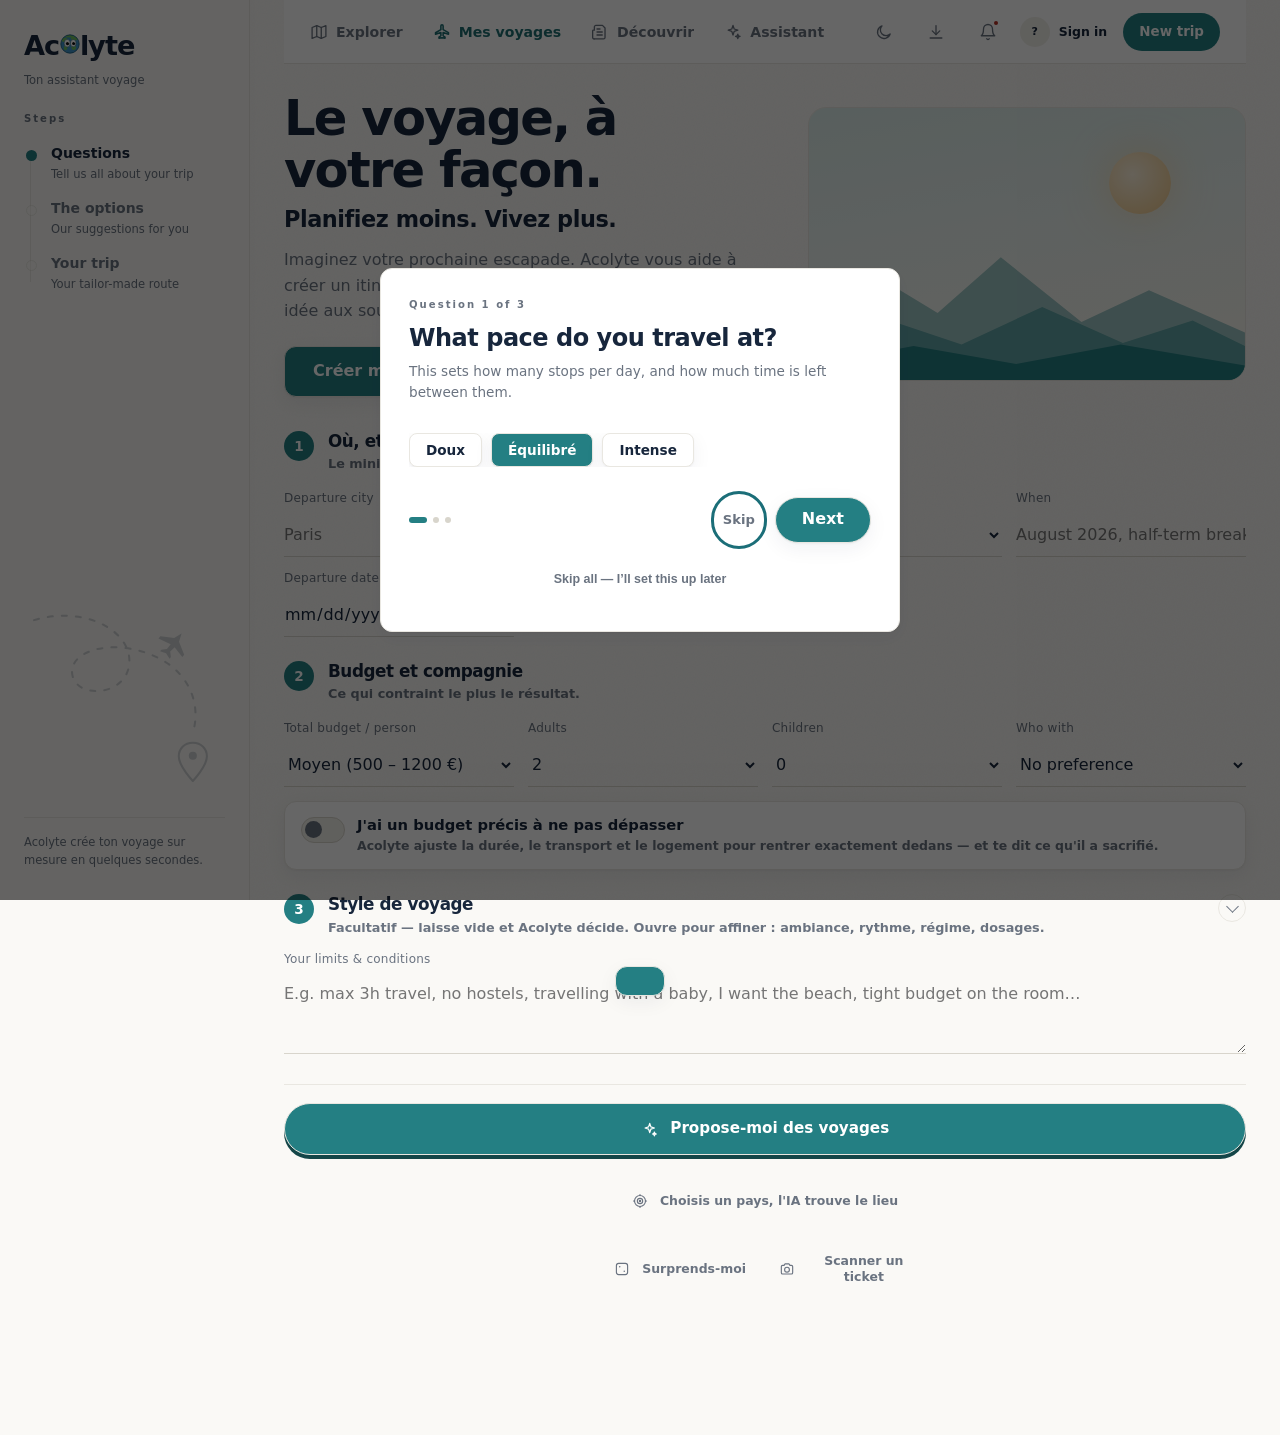
==== commit b14f0be6: "Horizon, premiere couche : palette, typographie, barre du haut, heros Refonte visuelle vers la direc" ====
--- a/index.html
+++ b/index.html
@@ -70,19 +70,17 @@
 <meta name="twitter:description" content="D'une simple envie à un programme jour par jour : destination, transport, logement et itinéraire, organisés pour toi.">
 <meta name="twitter:image" content="https://lechat45.github.io/Acolyte/og-image.png">
 <link rel="preconnect" href="https://fonts.googleapis.com">
-<!-- ⚠️ L'ASSOCIATION TYPOGRAPHIQUE, ET POURQUOI SORA EST PARTIE.
-     Sora est une grotesque géométrique — exactement la police que porte la
-     moitié des outils d'IA. Employée sur les titres, elle datait le site avant
-     même qu'on lise un mot, et aucune couleur ne rattrape ça.
-     · FRAUNCES pour les titres : une serif à taille optique, avec du caractère
-       (les empattements s'épaississent, le « g » a une queue dessinée). Elle
-       apporte ce qu'aucune grotesque ne donne — une main, une époque.
+<!-- L'ASSOCIATION TYPOGRAPHIQUE D'HORIZON.
+     · MANROPE pour les titres : une grotesque humaniste, ronde sans être
+       molle, qui tient les grandes tailles sans devenir décorative. C'est
+       elle qui donne à l'interface son air calme et contemporain.
      · INTER pour le texte courant : neutre, faite pour l'écran, elle ne
-       cherche pas à exister. C'est le contraste entre les deux qui structure
-       la page, pas la taille des caractères.
-     opsz : Fraunces ajuste son dessin à la taille — plus contrastée en grand,
-     plus robuste en petit. C'est ce qui l'empêche de paraître décorative. -->
-<link href="https://fonts.googleapis.com/css2?family=Fraunces:opsz,wght@9..144,500;9..144,600;9..144,700;9..144,900&family=Inter:wght@400;500;600;700;800&display=swap" rel="stylesheet">
+       cherche pas à exister.
+     ⚠️ Fraunces (serif à taille optique) portait les titres de l'édition
+     papier. Horizon est une interface sans empattements : elle n'y a plus
+     d'emploi, et c'est une famille de moins à télécharger. Les 104 règles
+     qui la nommaient passent par --font-titre, défini une seule fois. -->
+<link href="https://fonts.googleapis.com/css2?family=Manrope:wght@500;600;700;800&family=Inter:wght@400;500;600;700;800&display=swap" rel="stylesheet">
 <link rel="stylesheet" href="style.css">
 <!-- Données structurées : décrit le site à Google dans son vocabulaire.
      Ce n'est PAS du script exécuté (type application/ld+json = bloc de
@@ -216,9 +214,9 @@
            fermaient jamais, et l'avion ressemblait à une ancre. Une icône de
            24 px ne se devine pas, elle se recopie.
            stroke-width 1.75 comme la maquette. -->
-      <button data-cat="map"><svg class="ico" viewBox="0 0 24 24" fill="none" stroke="currentColor" stroke-width="1.75" stroke-linecap="round" stroke-linejoin="round" aria-hidden="true"><path d="M9 3.5 2.8 6v14.5L9 18l6 2.5 6.2-2.5V3.5L15 6 9 3.5Z"/><path d="M9 3.5V18M15 6v14.5"/></svg>Carte</button>
-      <button data-cat="trip" class="on"><svg class="ico" viewBox="0 0 24 24" fill="none" stroke="currentColor" stroke-width="1.75" stroke-linecap="round" stroke-linejoin="round" aria-hidden="true"><path d="M12 2.4c.85 0 1.5.65 1.5 1.5v4.9l7.1 4.1v2l-7.1-2.2v4.2l2.5 1.8v1.5L12 19.6l-4 .6v-1.5l2.5-1.8v-4.2L3.4 15v-2l7.1-4.1v-5c0-.84.65-1.5 1.5-1.5Z"/></svg>Voyage</button>
-      <button data-cat="blog"><svg class="ico" viewBox="0 0 24 24" fill="none" stroke="currentColor" stroke-width="1.75" stroke-linecap="round" stroke-linejoin="round" aria-hidden="true"><path d="M4.5 21.2h12.2a2 2 0 0 0 2-2V6.6l-3.4-3.4H6.5a2 2 0 0 0-2 2v3.4"/><path d="M4.5 9.5H3.2a1 1 0 0 0-1 1v8.7a2 2 0 0 0 2 2"/><path d="M8 8h4M8 12h7M8 16h7"/></svg>Blog</button>
+      <button data-cat="map"><svg class="ico" viewBox="0 0 24 24" fill="none" stroke="currentColor" stroke-width="1.75" stroke-linecap="round" stroke-linejoin="round" aria-hidden="true"><path d="M9 3.5 2.8 6v14.5L9 18l6 2.5 6.2-2.5V3.5L15 6 9 3.5Z"/><path d="M9 3.5V18M15 6v14.5"/></svg>Explorer</button>
+      <button data-cat="trip" class="on"><svg class="ico" viewBox="0 0 24 24" fill="none" stroke="currentColor" stroke-width="1.75" stroke-linecap="round" stroke-linejoin="round" aria-hidden="true"><path d="M12 2.4c.85 0 1.5.65 1.5 1.5v4.9l7.1 4.1v2l-7.1-2.2v4.2l2.5 1.8v1.5L12 19.6l-4 .6v-1.5l2.5-1.8v-4.2L3.4 15v-2l7.1-4.1v-5c0-.84.65-1.5 1.5-1.5Z"/></svg>Mes voyages</button>
+      <button data-cat="blog"><svg class="ico" viewBox="0 0 24 24" fill="none" stroke="currentColor" stroke-width="1.75" stroke-linecap="round" stroke-linejoin="round" aria-hidden="true"><path d="M4.5 21.2h12.2a2 2 0 0 0 2-2V6.6l-3.4-3.4H6.5a2 2 0 0 0-2 2v3.4"/><path d="M4.5 9.5H3.2a1 1 0 0 0-1 1v8.7a2 2 0 0 0 2 2"/><path d="M8 8h4M8 12h7M8 16h7"/></svg>Découvrir</button>
       <button data-cat="profile"><svg class="ico" viewBox="0 0 24 24" fill="none" stroke="currentColor" stroke-width="1.75" stroke-linecap="round" stroke-linejoin="round" aria-hidden="true"><path d="M20 20.8v-1.9a4 4 0 0 0-4-4H8a4 4 0 0 0-4 4v1.9"/><path d="M12 3.2a4.1 4.1 0 1 0 0 8.2 4.1 4.1 0 0 0 0-8.2Z"/></svg>Profil</button>
       <!-- ⚠️ L'ONGLET EST MAINTENANT SUR TÉLÉPHONE AUSSI. Il était réservé à
            l'ordinateur ; la barre du bas passe donc de 4 à 5 colonnes — voir
@@ -249,9 +247,23 @@
       <button id="ntInstall" type="button" title="Installer l'application" aria-label="Installer l'application" style="display:none">
         <svg class="ico" viewBox="0 0 24 24" fill="none" stroke="currentColor" stroke-width="1.75" stroke-linecap="round" stroke-linejoin="round" aria-hidden="true"><path d="M12 3.5v11.8"/><path d="m7 10.5 5 5 5-5M4.2 20h15.6"/></svg>
       </button>
+      <!-- La cloche ouvre le journal des nouveautés — la seule chose
+           qu'Acolyte ait à notifier. La pastille n'apparaît que si la
+           version en cours n'a pas encore été vue (checkNews la pose). -->
+      <button id="ntCloche" type="button" class="nt-cloche" title="Quoi de neuf ?" aria-label="Quoi de neuf ?">
+        <svg class="ico" viewBox="0 0 24 24" fill="none" stroke="currentColor" stroke-width="1.75"
+             stroke-linecap="round" stroke-linejoin="round" aria-hidden="true">
+          <path d="M18 8a6 6 0 0 0-12 0c0 7-3 9-3 9h18s-3-2-3-9"/>
+          <path d="M13.73 21a2 2 0 0 1-3.46 0"/>
+        </svg>
+        <span class="nt-point" id="ntPoint" hidden></span>
+      </button>
       <button id="ntMe" type="button" class="nt-me" title="Mon compte">
         <span class="nt-av" id="ntAv" aria-hidden="true">?</span><span class="nt-nom" id="ntNom">Compte</span>
       </button>
+      <!-- L'action principale de la barre : elle ramène au questionnaire,
+           c'est-à-dire au début d'un vrai voyage. -->
+      <button id="ntNouveau" type="button" class="btn nt-nouveau">Nouveau voyage</button>
     </div>
   </header>
 
@@ -287,20 +299,41 @@
          composition CSS/SVG et non une photo — aucun fichier à télécharger,
          rien à autoriser dans la politique de sécurité, et il reste net sur
          tous les écrans. -->
-    <div class="hero">
-      <div class="hero-deco" aria-hidden="true"></div>
-      <div class="hero-in">
-        <!-- h1 de la page : titre principal pour Google et les lecteurs d'écran -->
-        <h1>Où est-ce qu'on t'emmène ?</h1>
-        <p class="sub">Décris tes envies, Acolyte te propose des destinations sur mesure — puis t'aide à affiner.</p>
-      </div>
-      <svg class="hero-globe" viewBox="0 0 90 90" aria-hidden="true">
-        <circle cx="45" cy="46" r="23" fill="none" stroke="currentColor" stroke-width="2.4"/>
-        <ellipse cx="45" cy="46" rx="9" ry="23" fill="none" stroke="currentColor" stroke-width="2.4"/>
-        <path d="M23 39 h44 M23 53 h44" stroke="currentColor" stroke-width="2.4" fill="none"/>
-        <path d="M45 14 v-9 M69 24 l7 -7 M21 24 l-7 -7 M78 46 h9 M3 46 h9" stroke="currentColor" stroke-width="2.6" stroke-linecap="round"/>
-      </svg>
-    </div>
+    <!-- ============================================================
+         LE HÉROS — HORIZON
+         ------------------------------------------------------------
+         La référence pose le texte à gauche et une photographie à droite.
+         ⚠️ PAS DE PHOTOGRAPHIE DÉCORATIVE DISTANTE ICI. Acolyte n'embarque
+         aucune image et se veut utilisable hors connexion : poser une photo
+         de banque d'images en tête de page ajouterait des centaines de
+         kilo-octets, une dépendance réseau au premier affichage, et un trou
+         blanc dès qu'elle ne charge pas. La scène est dessinée en CSS et en
+         SVG — zéro octet transféré, nette à toutes les tailles, et elle
+         fonctionne dans le tunnel comme le reste de l'application.
+         Quand un voyage existe, c'est SA destination qui s'affiche à la
+         place : une vraie photo, qui veut dire quelque chose.
+    ============================================================ -->
+    <section class="hero-h">
+      <div class="hero-h-txt">
+        <h1>Le voyage, à votre façon.</h1>
+        <p class="hero-h-sur">Planifiez moins. Vivez plus.</p>
+        <p class="hero-h-desc">Imaginez votre prochaine escapade. Acolyte vous aide à
+          créer un itinéraire qui vous ressemble, de la première idée aux souvenirs du retour.</p>
+        <div class="hero-h-actes">
+          <button type="button" class="btn" id="heroCreer">Créer mon voyage</button>
+          <button type="button" class="btn ghost" id="heroDecouvrir">Découvrir les destinations</button>
+        </div>
+      </div>
+      <div class="hero-h-vue" aria-hidden="true">
+        <div class="hhv-ciel"></div>
+        <svg class="hhv-relief" viewBox="0 0 400 260" preserveAspectRatio="none">
+          <path class="hhv-l1" d="M0 190 L70 128 L118 170 L176 96 L250 182 L312 140 L400 196 L400 260 L0 260 Z"/>
+          <path class="hhv-l2" d="M0 216 L62 174 L140 212 L214 162 L288 210 L352 180 L400 214 L400 260 L0 260 Z"/>
+          <path class="hhv-l3" d="M0 240 L96 214 L190 238 L286 212 L400 240 L400 260 L0 260 Z"/>
+        </svg>
+        <span class="hhv-soleil"></span>
+      </div>
+    </section>
     <div class="card" id="tripGallery" hidden>
       <h3 style="margin:0 0 4px">Mes voyages</h3>
       <p class="sub" style="margin:0 0 12px">Reprends un voyage déjà exploré, ou lances-en un nouveau ci-dessous.</p>
--- a/style.css
+++ b/style.css
@@ -19,94 +19,131 @@
 ============================================================ */
 
 /* ---- Thème sombre : la référence, c'est lui ---- */
+/* ============================================================
+   ACOLYTE — HORIZON
+   ------------------------------------------------------------
+   Le clair est désormais la RÉFÉRENCE : ivoire, cartes blanches, bleu
+   nuit pour l'encre, turquoise pour l'action. Le sombre reste, parce
+   qu'il est proposé par un vrai bouton et que des gens l'utilisent — il
+   n'est pas un autre design, c'est le même retourné : même turquoise,
+   même géométrie, mêmes espacements.
+
+   ⚠️ CES VALEURS SONT MESURÉES, PAS CHOISIES À L'ŒIL. Le gris
+   secondaire de la référence (#727B86) ne donne que 4,08:1 sur l'ivoire
+   — sous le seuil des 4,5 exigés pour du texte courant, et c'est la
+   couleur de TOUTES les dates et descriptions. Il descend à #6A7380 :
+   4,56:1, et l'œil ne fait pas la différence. Même raison pour le
+   turquoise écrit sur le turquoise pâle (4,12 → #1F6E72, 5,18).
+============================================================ */
+
+/* ---- Thème clair : la référence, c'est lui ---- */
 :root {
-  --bg:          #121212;   /* page */
-  --bg-2:        #171717;   /* colonne de gauche */
-  --secondary:   #1C1C1C;   /* carte */
-  --surface-2:   #232323;   /* champ, pastille */
-  --primary:     #FFE600;   /* le jaune de la marque, en accent */
-  --primary-ink: #141414;   /* encre posée SUR le jaune */
-  /* ⚠️ LE JAUNE ÉCRIT — à utiliser dès qu'on met du TEXTE en jaune.
-     --primary est une couleur de FOND : on pose --primary-ink dessus. Employé
-     comme encre il ne tient que sur du sombre. Trois endroits l'utilisaient en
-     texte sur une surface claire (#FFE600 sur #F5F4F0 = 1,15:1, illisible) et
-     personne ne l'avait vu, parce qu'en thème SOMBRE ça passe : le défaut
-     n'existait que dans un thème sur deux.
-     En sombre, le jaune écrit reste le jaune de la marque. En clair, il
-     s'assombrit juste ce qu'il faut (voir le bloc clair plus bas).
-     ⚠️ Si tu écris `color:var(--primary)` un jour, demande-toi sur quel fond.
-     Si le fond peut être clair, c'est --primary-txt qu'il faut. */
-  --primary-txt: #FFE600;
-  /* Encre posée sur les accents colorés (vert, orange, cyan). En thème sombre
-     ces aplats sont CLAIRS, donc l'encre y est foncée ; en thème clair ils
-     sont foncés, donc elle est blanche. Le jaune, lui, ne change pas de
-     thème : il garde --primary-ink des deux côtés. */
-  --on-accent: #141414;
-  --accent-cyan:   #5BD6E8;
+  --bg:          #FAF9F6;   /* page, ivoire */
+  --bg-2:        #F2F0EA;   /* colonne de gauche, fond secondaire */
+  --secondary:   #FFFFFF;   /* carte */
+  --surface-2:   #F2F0EA;   /* champ, pastille */
+
+  /* L'ACTION. Un seul turquoise, et il ne veut dire qu'une chose : on
+     peut appuyer. Même discipline que le jaune d'avant — un accent qui
+     signifie tout ne signale plus rien. */
+  --primary:     #247F83;
+  --primary-ink: #FFFFFF;   /* encre posée SUR le turquoise — 4,73:1 */
+  /* Le turquoise ÉCRIT sur un fond clair : plus sombre, sinon il ne
+     passe pas sur le turquoise pâle des puces (4,12 contre 5,18). */
+  --primary-txt: #1F6E72;
+  --on-accent:   #FFFFFF;
+
+  --accent-cyan:   #1B6E78;
+  --accent-violet: #5B4BC4;
+  --accent-orange: #B4530E;
+  --ok:     #1A7F4E;
+  --danger: #B33023;
+
+  --txt:    #17263C;        /* bleu nuit — 14,5:1 sur l'ivoire */
+  --txt-2:  #6A7380;        /* 4,56:1 — ne pas remonter, voir l'avertissement */
+  --stroke:   #E9E7E1;
+  --stroke-2: #D8D5CC;
+
+  --field-focus: #F4FAF9;
+  --card-hover:  #FDFDFB;
+  --locked:      #F2F0EA;
+  --tab-on:      #FFFFFF;
+
+  /* Des ombres LÉGÈRES et diffuses, pas l'ombre dure de l'édition papier :
+     Horizon pose les cartes sur la page, il ne les cloue pas dessus. */
+  --shadow:    0 1px 2px rgba(23,38,60,.04), 0 6px 20px rgba(23,38,60,.06);
+  --shadow-lg: 0 2px 4px rgba(23,38,60,.04), 0 18px 48px rgba(23,38,60,.10);
+  --glow:      0 0 0 3px rgba(36,127,131,.16);
+
+  /* Les deux familles, nommées une seule fois : 104 règles de titre et 111
+     de texte les lisent par ces jetons. Changer de police redevient une
+     ligne, au lieu d'un remplacement dans tout le fichier. */
+  --font-titre: 'Manrope', system-ui, -apple-system, sans-serif;
+  --font-texte: 'Inter', system-ui, -apple-system, sans-serif;
+
+  --r-lg: 18px;
+  --r-md: 12px;
+  --r-sm: 8px;
+
+  /* Jetons hérités, réaccordés sur Horizon plutôt que supprimés :
+     des centaines de règles les lisent déjà. */
+  --money:      #E5F2EF;    /* turquoise pâle : les montants */
+  --money-ink:  #1F6E72;
+  --warn:       #B4530E;
+  --paper:      #FFFFFF;    /* « papier » = la carte blanche */
+  --paper-edge: #E9E7E1;
+  --ombre-dure:   var(--shadow);
+  --ombre-dure-h: var(--shadow-lg);
+  --ombre-dure-p: 0 1px 2px rgba(23,38,60,.06);
+  --verifie:    #1A7F4E;
+
+  color-scheme: light;
+}
+
+/* ---- Thème sombre : le même dessin, retourné. Le bleu nuit de la
+   référence devient le fond, le turquoise s'éclaircit juste assez. ---- */
+:root[data-theme="dark"] {
+  --bg:          #101A28;
+  --bg-2:        #152235;
+  --secondary:   #17263C;   /* le bleu nuit de la référence : la carte */
+  --surface-2:   #1E2F49;
+
+  --primary:     #2E9FA4;
+  --primary-ink: #06161B;
+  --primary-txt: #6FD0D4;   /* turquoise écrit sur fond sombre */
+  --on-accent:   #06161B;
+
+  --accent-cyan:   #6FD0D4;
   --accent-violet: #B49BF0;
   --accent-orange: #F2954B;
   --ok:     #5BC98B;
   --danger: #E9695F;
-  --txt:    #F2F1EC;
-  --txt-2:  #A5A49D;  /* 6,8:1 sur --bg — ne pas redescendre, voir plus bas */
-  --stroke: rgba(255,255,255,.11);   /* le filet d'un pixel */
-  --stroke-2: rgba(255,255,255,.20); /* filet appuyé : survol, champ actif */
-  --field-focus: #262626;
-  --card-hover:  #212121;
-  --locked:      #1A1A1A;
-  --tab-on:      #262626;
-  --shadow:    0 6px 18px rgba(0,0,0,.35);
-  --shadow-lg:  0 18px 44px rgba(0,0,0,.48);
-  --glow:      0 0 0 1px rgba(255,230,0,.35), 0 8px 28px rgba(255,230,0,.14);
-  --r-lg: 20px;
-  --r-md: 14px;
-  --r-sm: 10px;
+
+  --txt:    #EEF2F7;
+  --txt-2:  #9BA7B8;        /* 6,6:1 sur --bg */
+  --stroke:   rgba(255,255,255,.10);
+  --stroke-2: rgba(255,255,255,.20);
+
+  --field-focus: #203450;
+  --card-hover:  #1B2C45;
+  --locked:      #152235;
+  --tab-on:      #1E2F49;
+
+  --shadow:    0 1px 2px rgba(0,0,0,.30), 0 6px 20px rgba(0,0,0,.34);
+  --shadow-lg: 0 2px 4px rgba(0,0,0,.30), 0 18px 48px rgba(0,0,0,.46);
+  --glow:      0 0 0 3px rgba(46,159,164,.30);
+
+  --money:      #1C3B45;
+  --money-ink:  #8FDFE3;
+  --warn:       #F2954B;
+  --paper:      #17263C;
+  --paper-edge: rgba(255,255,255,.10);
+  --ombre-dure:   var(--shadow);
+  --ombre-dure-h: var(--shadow-lg);
+  --ombre-dure-p: 0 1px 2px rgba(0,0,0,.40);
+  --verifie:    #5BC98B;
+
   color-scheme: dark;
-}
-
-/* ---- Thème clair : le même dessin, retourné. Pas un autre design. ---- */
-:root[data-theme="light"] {
-  --bg:          #F5F4F0;
-  --bg-2:        #EFEEE9;
-  --secondary:   #FFFFFF;
-  --surface-2:   #F7F6F2;
-  --primary:     #FFE600;
-  --primary-ink: #141414;
-  /* Le jaune ÉCRIT, version claire. #7E6B00 est le même jaune poussé jusqu'à
-     la lisibilité : 4,78:1 sur --bg, 4,65:1 sur le fond teinté du badge « à la
-     une », 5,26:1 sur blanc — les trois passent. Le jaune de FOND, lui, ne
-     bouge pas d'un cheveu : la marque reste la marque. */
-  --primary-txt: #7E6B00;
-  --on-accent: #FFFFFF;
-  --accent-cyan:   #1B8FA6;
-  --accent-violet: #6D4FC4;
-  /* assombri de #C25A11 : les liens en portent la couleur, et sur le blanc ils
-     plafonnaient à 4,41:1 — juste sous la norme. À #B85410 : 4,87:1, et le
-     texte blanc POSÉ dessus (bandeau réseau, étiquette « warn ») y gagne
-     exactement autant.
-     ⚠️ CORRIGÉ À NOUVEAU — et le piège vaut d'être noté. #B85410 avait été
-     mesuré sur du BLANC PUR (#FFFFFF, la carte), mais la plupart des liens
-     reposent sur --bg (#F5F4F0), qui est plus SOMBRE : là, le rapport retombe
-     à 4,42:1, toujours sous la norme. Le bon fond de référence est le fond
-     RÉEL du texte, pas le plus clair de la palette.
-     À #B04E0E : 4,84:1 sur --bg et 5,33:1 sur blanc — les deux passent. */
-  --accent-orange: #B04E0E;
-  /* assombri de #1E8C57 pour la même raison que l'orange : le texte blanc de
-     l'étiquette « OK » n'y atteignait que 4,25:1. À #1A7F4E : 5,01:1. */
-  --ok:     #1A7F4E;
-  --danger: #B33023;   /* 4,35:1 sur le gris de la zone sensible avec #C4372C — un cran plus sombre passe (5,05) */
-  --txt:    #16160F;
-  --txt-2:  #63625B;
-  --stroke: rgba(0,0,0,.12);
-  --stroke-2: rgba(0,0,0,.24);
-  --field-focus: #FFFDEB;
-  --card-hover:  #FAF9F5;
-  --locked:      #EAE9E3;
-  --tab-on:      #FFFFFF;
-  --shadow:    0 4px 14px rgba(20,20,15,.10);
-  --shadow-lg:  0 16px 40px rgba(20,20,15,.16);
-  --glow:      0 0 0 1px rgba(190,168,0,.55), 0 8px 24px rgba(255,230,0,.22);
-  color-scheme: light;
 }
 
 /* ⚠️ L'encre posée sur les aplats jaunes (et les autres aplats vifs) est
@@ -118,7 +155,7 @@
 *{margin:0;padding:0;box-sizing:border-box}
 html{scroll-behavior:smooth}
 body{
-  font-family:'Inter',system-ui,sans-serif;
+  font-family:var(--font-texte);
   background-color:var(--bg);
   
   color:var(--txt);
@@ -149,17 +186,17 @@
 }
 .boot-mark .mascot{width:92px;height:92px}
 .boot-mark span{
-  font-family:'Fraunces',Georgia,'Times New Roman',serif;font-weight:900;font-size:3rem;line-height:1;
+  font-family:var(--font-titre);font-weight:900;font-size:3rem;line-height:1;
   color:#101010;letter-spacing:-.04em;
 }
 .boot-word{
-  font-family:'Fraunces',Georgia,'Times New Roman',serif;font-weight:900;font-size:2.6rem;letter-spacing:-.04em;
-  text-transform:uppercase;color:var(--txt);line-height:1;
+  font-family:var(--font-titre);font-weight:900;font-size:2.6rem;letter-spacing:-.04em;
+  text-transform:none;color:var(--txt);line-height:1;
   animation:bootUp .45s .1s ease both;
 }
 .boot-sub{
-  font-family:'Inter',system-ui,sans-serif;font-weight:800;font-size:.66rem;letter-spacing:.22em;
-  color:var(--txt-2);text-transform:uppercase;
+  font-family:var(--font-texte);font-weight:800;font-size:.66rem;letter-spacing:.22em;
+  color:var(--txt-2);text-transform:none;
   animation:bootUp .45s .18s ease both;
 }
 .boot-bar{
@@ -177,8 +214,8 @@
   transition:width .35s ease;
 }
 .boot-step{
-  font-family:'Inter',system-ui,sans-serif;font-weight:800;font-size:.62rem;letter-spacing:.1em;
-  text-transform:uppercase;color:var(--txt-2);
+  font-family:var(--font-texte);font-weight:800;font-size:.62rem;letter-spacing:.1em;
+  text-transform:none;color:var(--txt-2);
   animation:bootUp .45s .34s ease both;
 }
 @keyframes bootFail{to{opacity:0;visibility:hidden;pointer-events:none}}
@@ -203,8 +240,8 @@
   margin-bottom:18px;
 }
 .logo{
-  font-family:'Fraunces',Georgia,'Times New Roman',serif;font-weight:900;font-size:2.15rem;
-  letter-spacing:-.03em;display:flex;align-items:center;gap:10px;text-transform:uppercase;
+  font-family:var(--font-titre);font-weight:900;font-size:2.15rem;
+  letter-spacing:-.03em;display:flex;align-items:center;gap:10px;text-transform:none;
 }
 /* La mascotte remplace l'ancien carré orange. Elle garde le regard et
    le clignement — sa signature — mais pas le balancement : un logo qui
@@ -288,7 +325,7 @@
 .step{
   flex:1;min-width:125px;padding:12px 14px;border-radius:var(--r-md);cursor:pointer;
   background:var(--secondary);border:1px solid var(--stroke);
-  font-size:.85rem;font-weight:800;color:var(--txt);text-transform:uppercase;white-space:nowrap;
+  font-size:.85rem;font-weight:800;color:var(--txt);text-transform:none;white-space:nowrap;
   display:flex;align-items:center;gap:8px;transition:all .1s ease;
   box-shadow:var(--shadow);
 }
@@ -306,7 +343,7 @@
   background:var(--secondary);border:1px solid var(--stroke);border-radius:var(--r-lg);
   padding:24px;margin-bottom:24px;box-shadow:var(--shadow);
 }
-h1,h2,h3{font-family:'Fraunces',Georgia,'Times New Roman',serif;letter-spacing:-.02em;text-transform:uppercase;font-weight:900}
+h1,h2,h3{font-family:var(--font-titre);letter-spacing:-.02em;text-transform:none;font-weight:900}
 /* le h1 de la page porte le même style que les h2 : la hiérarchie change pour
    Google et les lecteurs d'écran, pas l'apparence */
 h1,h2{font-size:1.4rem;margin-bottom:8px;display:inline-block;border-bottom:1px solid var(--stroke);padding-bottom:4px}
@@ -318,7 +355,7 @@
 .grid.tight{grid-template-columns:repeat(auto-fit,minmax(160px,1fr))}
 .field label{
   display:block;font-size:.8rem;font-weight:800;color:var(--txt);
-  text-transform:uppercase;letter-spacing:.04em;margin-bottom:6px;
+  text-transform:none;letter-spacing:.04em;margin-bottom:6px;
 }
 /* ⚠️ 16px N'EST PAS UN CHOIX DE STYLE, C'EST UN SEUIL DE SAFARI.
    Sous iOS, poser le doigt dans un champ dont le texte fait MOINS de 16px
@@ -362,8 +399,8 @@
 
 /* ===== Buttons ===== */
 .btn{
-  border:1px solid var(--stroke);cursor:pointer;font-family:'Fraunces',Georgia,'Times New Roman',serif;font-weight:900;
-  font-size:1rem;text-transform:uppercase;padding:14px 28px;border-radius:var(--r-md);
+  border:1px solid var(--stroke);cursor:pointer;font-family:var(--font-titre);font-weight:900;
+  font-size:1rem;text-transform:none;padding:14px 28px;border-radius:var(--r-md);
   transition:all .1s ease;display:inline-flex;align-items:center;gap:10px;
   color:var(--primary-ink);background:var(--primary);box-shadow:var(--shadow);text-decoration:none;
 }
@@ -390,7 +427,7 @@
 .ai-badge{
   display:inline-flex;align-items:center;gap:5px;font-size:.7rem;font-weight:900;
   padding:4px 10px;border-radius:0;border:1px solid var(--stroke);
-  text-transform:uppercase;vertical-align:middle;box-shadow:var(--shadow);
+  text-transform:none;vertical-align:middle;box-shadow:var(--shadow);
 }
 .ai-badge.gemini{background:var(--accent-violet);color:var(--on-accent)}
 .ai-badge.groq{background:var(--accent-orange);color:var(--on-accent)}
@@ -568,7 +605,7 @@
 /* en-tête : le drapeau en grand, le nom dessous, bien centré */
 .cmp thead th{
   background:var(--primary);color:#101010;
-  font-family:'Fraunces',Georgia,'Times New Roman',serif;font-weight:900;text-transform:uppercase;font-size:.76rem;
+  font-family:var(--font-titre);font-weight:900;text-transform:none;font-size:.76rem;
   cursor:pointer;text-align:center;border-bottom:1px solid var(--stroke);line-height:1.3;
   transition:filter .1s ease;
 }
@@ -577,8 +614,8 @@
 .cmp .cmp-flag{font-size:1.7rem;display:inline-block;margin-bottom:2px}
 /* colonne des critères : étiquettes claires, collées à gauche au défilement */
 .cmp tbody th[scope="row"]{
-  font-family:'Inter',system-ui,sans-serif;font-weight:900;font-size:.72rem;
-  text-transform:uppercase;letter-spacing:.02em;white-space:nowrap;
+  font-family:var(--font-texte);font-weight:900;font-size:.72rem;
+  text-transform:none;letter-spacing:.02em;white-space:nowrap;
   color:var(--txt-2);background:var(--bg);position:sticky;left:0;z-index:1;
   border-right:1px solid var(--stroke);
 }
@@ -604,12 +641,12 @@
 .gal-flag{
   flex:none;width:38px;height:38px;display:grid;place-items:center;
   border-radius:50%;background:var(--surface-2);border:1px solid var(--stroke);
-  font-family:'Fraunces',Georgia,'Times New Roman',serif;font-weight:900;font-size:.82rem;
+  font-family:var(--font-titre);font-weight:900;font-size:.82rem;
   letter-spacing:.02em;line-height:1;color:var(--txt-2);
   overflow:hidden;
 }
 .gal-info{flex:1;min-width:0;display:flex;flex-direction:column}
-.gal-info b{font-family:'Fraunces',Georgia,'Times New Roman',serif;font-weight:900;font-size:.9rem;overflow:hidden;text-overflow:ellipsis;white-space:nowrap}
+.gal-info b{font-family:var(--font-titre);font-weight:900;font-size:.9rem;overflow:hidden;text-overflow:ellipsis;white-space:nowrap}
 .gal-info span{font-size:.76rem;color:var(--txt-2);font-weight:600;overflow:hidden;text-overflow:ellipsis;white-space:nowrap}
 .gal-open{flex-shrink:0}
 /* Retirer un voyage : discret par défaut, il ne doit pas concurrencer
@@ -633,7 +670,7 @@
    énorme sans qu'aucun des deux chiffres paraisse excessif. */
 .privacy-check input{width:auto;flex-shrink:0;margin-top:1px;box-shadow:none}
 .privacy-check a{color:var(--accent-orange);font-weight:800;text-decoration:underline;cursor:pointer}
-.legal h4{font-family:'Fraunces',Georgia,'Times New Roman',serif;font-size:.9rem;margin:14px 0 4px}
+.legal h4{font-family:var(--font-titre);font-size:.9rem;margin:14px 0 4px}
 .legal h4:first-child{margin-top:0}
 .legal p{font-size:.84rem;line-height:1.55;color:var(--txt-2);margin:0}
 /* ===== Case à cocher d'option (questionnaire) =====
@@ -642,7 +679,7 @@
    liste déroulante, personne ne la trouve. */
 .field.wide{grid-column:1/-1}
 /* ⚠️ Sélecteur `.field label.opt-check` et non `.opt-check` seul : la règle
-   `.field label` impose display:block ET text-transform:uppercase, et elle est
+   `.field label` impose display:block ET text-transform:none, et elle est
    plus spécifique. Sans ce préfixe, la case tombait sur sa propre ligne et la
    phrase d'explication s'affichait TOUT EN MAJUSCULES. */
 .field label.opt-check{
@@ -658,7 +695,7 @@
   accent-color:var(--primary);cursor:pointer;
 }
 .field label.opt-check b{
-  display:block;font-family:'Fraunces',Georgia,'Times New Roman',serif;font-weight:900;font-size:.92rem;
+  display:block;font-family:var(--font-titre);font-weight:900;font-size:.92rem;
   text-transform:none;letter-spacing:0;color:var(--txt);
 }
 .field label.opt-check em{
@@ -678,7 +715,7 @@
 .pays-box.hidden{display:none}
 .pays-box > label{
   display:block;font-size:.78rem;font-weight:800;color:var(--txt);
-  text-transform:uppercase;letter-spacing:.04em;margin-bottom:6px;
+  text-transform:none;letter-spacing:.04em;margin-bottom:6px;
 }
 .pays-add{display:flex;gap:8px;align-items:stretch}
 .pays-add input{flex:1;min-width:0}
@@ -692,7 +729,7 @@
   background:var(--primary);color:#101010;
   border:1px solid var(--stroke);box-shadow:var(--shadow);
   border-radius:var(--r-md);padding:6px 8px 6px 11px;
-  font-family:'Fraunces',Georgia,'Times New Roman',serif;font-weight:900;font-size:.8rem;
+  font-family:var(--font-titre);font-weight:900;font-size:.8rem;
 }
 .pays-tag .num{
   background:#101010;color:var(--primary);
@@ -717,7 +754,7 @@
 .onboard[hidden]{display:none}
 .onboard-card{position:relative;max-width:380px;width:100%;background:var(--secondary);border:1px solid var(--stroke);box-shadow:var(--shadow);border-radius:var(--r-lg);padding:34px 26px 22px;text-align:center;animation:pop .3s ease both}
 .onboard-emoji{font-size:3.4rem;line-height:1;margin-bottom:12px}
-.onboard-card h2{font-family:'Fraunces',Georgia,'Times New Roman',serif;font-weight:900;font-size:1.3rem;margin:0 0 8px}
+.onboard-card h2{font-family:var(--font-titre);font-weight:900;font-size:1.3rem;margin:0 0 8px}
 .onboard-card p{color:var(--txt-2);font-size:.95rem;line-height:1.55;margin:0 0 22px}
 .onboard-foot{display:flex;align-items:center;justify-content:space-between;gap:12px}
 .onboard-dots{display:flex;gap:7px}
@@ -729,9 +766,9 @@
 .pc-preview{position:relative;border:1px solid var(--stroke);border-radius:var(--r-md);overflow:hidden;background:var(--bg);min-height:180px;display:flex;align-items:center;justify-content:center;margin-bottom:14px;box-shadow:var(--shadow)}
 .pc-preview img{width:100%;display:block}
 .pc-preview img:not([src]){display:none}
-.pc-loading{position:absolute;font-family:'Fraunces',Georgia,'Times New Roman',serif;font-weight:800;color:var(--txt-2);font-size:.85rem}
+.pc-loading{position:absolute;font-family:var(--font-titre);font-weight:800;color:var(--txt-2);font-size:.85rem}
 .pc-group{margin-bottom:10px}
-.pc-label{display:block;font-family:'Inter',system-ui,sans-serif;font-weight:900;font-size:.72rem;text-transform:uppercase;color:var(--txt-2);margin-bottom:6px}
+.pc-label{display:block;font-family:var(--font-texte);font-weight:900;font-size:.72rem;text-transform:none;color:var(--txt-2);margin-bottom:6px}
 .pc-chips{display:flex;gap:8px;flex-wrap:wrap}
 .pc-chip{
   padding:8px 14px;border:1px solid var(--stroke);border-radius:var(--r-lg);
@@ -758,12 +795,12 @@
 .dest:hover{border-color:var(--stroke);transform:translate(-3px,-3px);box-shadow:var(--shadow);background:var(--card-hover)}
 .dest .flag{font-size:2.2rem;margin-bottom:8px}
 .dest h3{font-size:1.25rem;margin-bottom:4px}
-.dest .country{font-size:.85rem;font-weight:700;color:var(--txt-2);margin-bottom:10px;text-transform:uppercase}
+.dest .country{font-size:.85rem;font-weight:700;color:var(--txt-2);margin-bottom:10px;text-transform:none}
 .dest p{font-size:.9rem;color:var(--txt-2);line-height:1.5;margin-bottom:12px}
 .tags{display:flex;flex-wrap:wrap;gap:6px;margin-bottom:12px}
 .tag{
   font-size:.7rem;font-weight:800;padding:4px 10px;border-radius:0;
-  background:var(--bg);border:1px solid var(--stroke);color:var(--txt);text-transform:uppercase;
+  background:var(--bg);border:1px solid var(--stroke);color:var(--txt);text-transform:none;
 }
 .tag.money{background:var(--primary)}
 .tag.cyan{background:var(--accent-cyan)}
@@ -775,7 +812,7 @@
   position:fixed;left:50%;transform:translateX(-50%);
   bottom:calc(76px + env(safe-area-inset-bottom, 0px));z-index:60;
   max-width:calc(100% - 24px);padding:8px 14px;
-  font:600 .74rem 'Inter',system-ui,sans-serif;text-align:center;
+  font:600 .74rem var(--font-texte);text-align:center;
   background:var(--accent-orange);color:var(--on-accent);
   border:1px solid var(--stroke);border-radius:var(--r-lg);box-shadow:var(--shadow);
 }
@@ -818,15 +855,15 @@
 
 .news-entry .news-head{display:flex;align-items:center;gap:8px;margin-bottom:6px;flex-wrap:wrap}
 .news-v{
-  font-family:'Inter',system-ui,sans-serif;font-weight:900;font-size:.72rem;
+  font-family:var(--font-texte);font-weight:900;font-size:.72rem;
   background:var(--secondary);color:var(--txt);
   padding:2px 9px;border:1px solid var(--stroke);border-radius:var(--r-md);
 }
 .news-entry.latest .news-v{background:var(--primary);color:#101010}
 .news-date{font-size:.72rem;font-weight:700;color:var(--txt-2)}
 .news-new{
-  font-family:'Inter',system-ui,sans-serif;font-weight:900;font-size:.6rem;text-transform:uppercase;
-  letter-spacing:.08em;background:var(--ok);color:var(--on-accent);
+  font-family:var(--font-texte);font-weight:900;font-size:.6rem;text-transform:none;
+  letter-spacing:.01em;background:var(--ok);color:var(--on-accent);
   padding:3px 8px;border:1px solid var(--stroke);border-radius:var(--r-md);
 }
 .news-entry h4{margin:0 0 8px;font-size:1rem;line-height:1.3}
@@ -869,7 +906,7 @@
 /* fond jaune dans les deux thèmes : l'encre reste donc foncée */
 .ph-eyebrow{
   display:inline-block;margin-bottom:8px;padding:3px 10px;
-  font:700 .62rem 'Inter',system-ui,sans-serif;text-transform:uppercase;letter-spacing:.1em;
+  font:700 .62rem var(--font-texte);text-transform:none;letter-spacing:.1em;
   background:#101010;color:var(--primary);border-radius:var(--r-md);
 }
 .ph-card h3{margin:0 0 8px;font-size:1.5rem;line-height:1.1;color:#101010}
@@ -896,7 +933,7 @@
 .tr-top{display:flex;align-items:center;gap:12px}
 .tr-mode{font-size:1.8rem;line-height:1;flex-shrink:0}
 .tr-journey{display:flex;align-items:center;gap:10px;min-width:0;flex:1}
-.tr-pt{font-family:'Fraunces',Georgia,'Times New Roman',serif;font-weight:900;font-size:1.15rem;white-space:nowrap;overflow:hidden;text-overflow:ellipsis}
+.tr-pt{font-family:var(--font-titre);font-weight:900;font-size:1.15rem;white-space:nowrap;overflow:hidden;text-overflow:ellipsis}
 /* ⚠️ LE DÉPART NE RÉTRÉCIT PLUS. Les deux points du trajet étaient également
    compressibles (flex-shrink:1 par défaut), donc une destination longue mangeait
    la ville de DÉPART : « Saint-Pierre-et-Miquelon » réduisait « Paris » de 48 à
@@ -913,7 +950,7 @@
 /* les infos deviennent des étiquettes distinctes : même contenu, plus clair */
 .tr-facts{display:flex;flex-wrap:wrap;gap:7px;margin-top:12px}
 .tr-fact{
-  font:600 .72rem 'Inter',system-ui,sans-serif;color:var(--txt);white-space:nowrap;
+  font:600 .72rem var(--font-texte);color:var(--txt);white-space:nowrap;
   padding:4px 10px;background:var(--bg);
   border:1px solid var(--stroke);border-radius:var(--r-lg);
 }
@@ -1021,7 +1058,7 @@
   position:relative;min-width:0;white-space:nowrap;cursor:pointer;
   display:flex;align-items:center;justify-content:center;gap:7px;
   padding:11px 14px;border:2px solid transparent;border-radius:var(--r-md);background:transparent;
-  font:700 .8rem 'Fraunces',Georgia,serif;color:var(--txt-2);
+  font:700 .8rem var(--font-titre);color:var(--txt-2);
   transition:transform .12s ease, color .12s ease, background .12s ease, box-shadow .12s ease;
 }
 .plan-tab span{font-size:1.1rem;line-height:1;transition:transform .15s ease}
@@ -1054,12 +1091,12 @@
      serif d'affichage — s'y referme. La taille et la police sont posées à deux
      endroits différents, donc rien ne signalait l'incohérence. */
   .plan-tab{flex:none;flex-direction:column;gap:3px;padding:8px 10px;font-size:.62rem;
-            font-family:'Inter',system-ui,sans-serif}
+            font-family:var(--font-texte)}
   .plan-tab span{font-size:1.2rem}
 }
 .plan-panel{animation:pop .25s ease both}
 .pan-intro{font-size:.82rem;font-weight:600;color:var(--txt-2);line-height:1.5;margin:0 0 14px}
-.pan-sub{font-family:'Inter',system-ui,sans-serif;font-size:.72rem;text-transform:uppercase;letter-spacing:.08em;
+.pan-sub{font-family:var(--font-texte);font-size:.72rem;text-transform:none;letter-spacing:.01em;
   color:var(--txt-2);margin:18px 0 8px}
 
 /* --- panneau Logement --- */
@@ -1071,14 +1108,14 @@
 .etapes{display:flex;flex-direction:column;gap:7px;margin-top:11px}
 .etape{display:flex;flex-direction:column;padding:9px 11px;background:var(--bg);
   border:1px solid var(--stroke);border-radius:9px}
-.etape b{font-family:'Fraunces',Georgia,'Times New Roman',serif;font-size:.88rem}
+.etape b{font-family:var(--font-titre);font-size:.88rem}
 .etape span{font-size:.76rem;color:var(--txt-2);font-weight:600}
 
 /* --- panneau Programme : lignes de journée compactes --- */
 .day-row{display:flex;align-items:flex-start;gap:11px;padding:13px;
   background:var(--secondary);border:1px solid var(--stroke);border-radius:var(--r-md);
   box-shadow:var(--shadow)}
-.day-num{flex-shrink:0;font-family:'Fraunces',Georgia,'Times New Roman',serif;font-weight:900;font-size:.78rem;
+.day-num{flex-shrink:0;font-family:var(--font-titre);font-weight:900;font-size:.78rem;
   background:var(--primary);color:#101010;padding:4px 9px;border:1px solid var(--stroke);border-radius:8px}
 .day-txt{flex:1;min-width:0}
 .day-txt h4{margin:0;font-size:.98rem;line-height:1.3}
@@ -1091,7 +1128,7 @@
 .day-act{
   flex:1;min-width:140px;
   display:inline-flex;align-items:center;justify-content:center;gap:7px;
-  font:600 .8rem 'Fraunces',Georgia,serif;color:var(--txt);cursor:pointer;
+  font:600 .8rem var(--font-titre);color:var(--txt);cursor:pointer;
   padding:9px 12px;background:var(--bg);
   border:1px solid var(--stroke);border-radius:9px;box-shadow:var(--shadow);
   transition:transform .1s ease, box-shadow .1s ease, background .1s ease;
@@ -1110,7 +1147,7 @@
 .ic-head{display:flex;align-items:center;gap:9px;margin-bottom:6px}
 .ic-head span{font-size:1.2rem;line-height:1}
 .ic-head h4{margin:0;font-size:.95rem;flex:1}
-.ic-head b{font-family:'Fraunces',Georgia,'Times New Roman',serif;font-size:.95rem}
+.ic-head b{font-family:var(--font-titre);font-size:.95rem}
 .info-card p{margin:0;font-size:.87rem;line-height:1.5;color:var(--txt-2)}
 .ic-note{margin-top:5px !important;font-size:.78rem !important;opacity:.85}
 .ic-todo{margin-top:5px !important;font-weight:700;color:var(--txt) !important}
@@ -1128,10 +1165,10 @@
 .tc-body{flex:1;min-width:0}
 .tc-body h4{margin:0;font-size:1.15rem}
 .tc-facts{display:flex;flex-wrap:wrap;gap:7px;margin:8px 0}
-.tc-fact{font:600 .74rem 'Inter',system-ui,sans-serif;background:#101010;color:var(--primary);padding:4px 10px;border-radius:var(--r-lg);white-space:nowrap}
+.tc-fact{font:600 .74rem var(--font-texte);background:#101010;color:var(--primary);padding:4px 10px;border-radius:var(--r-lg);white-space:nowrap}
 .tc-why{margin:6px 0 0;font-size:.9rem;font-weight:600;line-height:1.5}
 .carbon-card .carbon-big{margin:0;font-size:1rem}
-.carbon-card .carbon-big strong{font-family:'Fraunces',Georgia,'Times New Roman',serif;font-size:1.15rem}
+.carbon-card .carbon-big strong{font-family:var(--font-titre);font-size:1.15rem}
 .carbon-card .carbon-big span{font-size:.8rem;color:var(--txt-2);font-weight:600}
 
 /* ===== Cartes restaurant ===== */
@@ -1146,7 +1183,7 @@
 .rc-id h4{margin:0;font-size:1rem;line-height:1.25}
 .rc-meta{font-size:.76rem;font-weight:600;color:var(--txt-2);margin-top:3px}
 .rc-price{
-  flex-shrink:0;font:700 .76rem 'Fraunces',Georgia,serif;
+  flex-shrink:0;font:700 .76rem var(--font-titre);
   background:var(--primary);color:#101010;padding:5px 10px;
   border:1px solid var(--stroke);border-radius:var(--r-md);text-align:center;max-width:130px;line-height:1.25;
 }
@@ -1163,7 +1200,7 @@
 .hotel-card.best{box-shadow:var(--shadow);border-width:1px}
 .hc-badge{
   position:absolute;top:-11px;left:12px;
-  font:700 .62rem 'Inter',system-ui,sans-serif;text-transform:uppercase;letter-spacing:.04em;
+  font:700 .62rem var(--font-texte);text-transform:none;letter-spacing:.04em;
   background:var(--ok);color:var(--on-accent);padding:3px 9px;border:1px solid var(--stroke);border-radius:var(--r-md);
 }
 .hc-top{display:flex;align-items:flex-start;gap:11px}
@@ -1173,7 +1210,7 @@
 .hc-meta{font-size:.76rem;font-weight:600;color:var(--txt-2);margin-top:3px;display:flex;flex-wrap:wrap;gap:6px;align-items:center}
 .hc-note{white-space:nowrap}
 .hc-stars{color:var(--accent-orange);letter-spacing:1px}
-.hc-price{flex-shrink:0;font-family:'Fraunces',Georgia,'Times New Roman',serif;font-weight:900;font-size:1rem;
+.hc-price{flex-shrink:0;font-family:var(--font-titre);font-weight:900;font-size:1rem;
   background:var(--primary);color:#101010;padding:5px 10px;border:1px solid var(--stroke);border-radius:var(--r-md);white-space:nowrap}
 .hc-price small{font-weight:700;font-size:.62rem;opacity:.75}
 .hc-why{margin:10px 0 0;font-size:.86rem;line-height:1.5;color:var(--txt-2)}
@@ -1188,16 +1225,16 @@
   margin-bottom:16px;
 }
 .budget-total{display:flex;flex-direction:column;line-height:1}
-.bt-num{font-family:'Fraunces',Georgia,'Times New Roman',serif;font-weight:900;font-size:1.9rem}
-.bt-lbl{font-weight:800;font-size:.72rem;text-transform:uppercase;letter-spacing:.06em;opacity:.75;margin-top:3px}
+.bt-num{font-family:var(--font-titre);font-weight:900;font-size:1.9rem}
+.bt-lbl{font-weight:800;font-size:.72rem;text-transform:none;letter-spacing:.01em;opacity:.75;margin-top:3px}
 .budget-chips{display:flex;flex-wrap:wrap;gap:7px}
-.budget-chip{font:600 .74rem 'Inter',system-ui,sans-serif;background:#101010;color:var(--primary);
+.budget-chip{font:600 .74rem var(--font-texte);background:#101010;color:var(--primary);
   padding:5px 11px;border-radius:var(--r-lg);white-space:nowrap}
 .budget-breakdown{margin-bottom:4px}
 .budget-row{display:grid;grid-template-columns:auto 1fr auto;align-items:center;gap:10px;padding:7px 0}
 .budget-row .br-ico{font-size:1.1rem}
 .br-label{font-weight:700;font-size:.88rem;overflow:hidden;text-overflow:ellipsis;white-space:nowrap}
-.br-amount{font-family:'Fraunces',Georgia,'Times New Roman',serif;font-weight:900;font-size:.82rem;white-space:nowrap}
+.br-amount{font-family:var(--font-titre);font-weight:900;font-size:.82rem;white-space:nowrap}
 .br-bar{grid-column:1 / -1;height:8px;background:var(--bg);border:1px solid var(--stroke);border-radius:var(--r-sm);overflow:hidden}
 .br-bar i{display:block;height:100%;background:var(--accent-cyan);border-right:1px solid var(--stroke);min-width:3px;transition:width .4s ease}
 
@@ -1207,7 +1244,7 @@
 .day-collab{display:flex;align-items:center;gap:14px;margin:8px 0 14px;padding-left:4px;flex-wrap:wrap}
 .cvote{
   display:inline-flex;align-items:center;gap:7px;
-  font:600 .78rem 'Fraunces',Georgia,serif;color:var(--txt);
+  font:600 .78rem var(--font-titre);color:var(--txt);
   background:var(--secondary);border:1px solid var(--stroke);border-radius:var(--r-lg);
   padding:7px 15px;cursor:pointer;box-shadow:var(--shadow);
   transition:transform .1s ease, box-shadow .1s ease, background .1s ease;
@@ -1222,7 +1259,7 @@
 }
 .day-comments[hidden]{display:none}
 .com-list p{margin:0 0 7px;font-size:.85rem;line-height:1.45}
-.com-list b{font-family:'Fraunces',Georgia,'Times New Roman',serif;font-size:.78rem;background:var(--primary);color:#101010;padding:1px 7px;border:1.5px solid var(--stroke);border-radius:9px;margin-right:5px}
+.com-list b{font-family:var(--font-titre);font-size:.78rem;background:var(--primary);color:#101010;padding:1px 7px;border:1.5px solid var(--stroke);border-radius:9px;margin-right:5px}
 .com-bar{display:flex;gap:8px;margin-top:9px}
 .com-inp{flex:1;min-width:0;padding:9px 12px;border:1px solid var(--stroke);border-radius:8px;background:var(--secondary);color:var(--txt);font:600 .85rem inherit}
 .com-inp:focus{outline:none;box-shadow:var(--shadow)}
@@ -1258,8 +1295,8 @@
 }
 .tl-item:nth-child(2n)::before{background:var(--accent-violet)}
 .tl-time{
-  font-family:'Fraunces',Georgia,'Times New Roman',serif;font-weight:900;font-size:.9rem;
-  text-transform:uppercase;background:var(--primary);display:inline-block;
+  font-family:var(--font-titre);font-weight:900;font-size:.9rem;
+  text-transform:none;background:var(--primary);display:inline-block;
   padding:2px 6px;border:1px solid var(--stroke);margin-bottom:4px;
 }
 .tl-title{font-weight:800;font-size:1.1rem;margin:4px 0 6px}
@@ -1292,7 +1329,7 @@
   background:var(--secondary);box-shadow:var(--shadow);padding:12px;
 }
 .tl-form label{
-  display:block;font-size:.7rem;font-weight:800;text-transform:uppercase;
+  display:block;font-size:.7rem;font-weight:800;text-transform:none;
   letter-spacing:.04em;color:var(--txt-2);margin-bottom:9px;
 }
 .tl-form input,.tl-form select,.tl-form textarea{
@@ -1318,7 +1355,7 @@
   animation:pop .35s ease both;box-shadow:var(--shadow);
 }
 .item .emo{font-size:1.8rem;flex-shrink:0}
-.item h4{font-size:1.05rem;font-weight:800;margin-bottom:4px;font-family:'Fraunces',Georgia,'Times New Roman',serif;text-transform:uppercase}
+.item h4{font-size:1.05rem;font-weight:800;margin-bottom:4px;font-family:var(--font-titre);text-transform:none}
 .item p{font-size:.9rem;color:var(--txt-2);line-height:1.5}
 .item .side{margin-left:auto;text-align:right;}
 
@@ -1354,7 +1391,7 @@
   margin-bottom:10px;animation:pop .3s ease both;box-shadow:var(--shadow);
 }
 .phrase .fr{font-size:.85rem;font-weight:700;color:var(--txt-2);margin-bottom:4px}
-.phrase .loc{font-family:'Fraunces',Georgia,'Times New Roman',serif;font-weight:900;font-size:1.15rem;color:var(--txt)}
+.phrase .loc{font-family:var(--font-titre);font-weight:900;font-size:1.15rem;color:var(--txt)}
 .phrase .pron{font-size:.8rem;color:var(--accent-orange);font-weight:700;font-style:italic;margin-top:4px}
 
 /* ===== Budget ===== */
@@ -1364,7 +1401,7 @@
 .legend{display:flex;flex-wrap:wrap;gap:12px;font-size:.8rem;font-weight:700;color:var(--txt);margin-bottom:16px}
 .legend b{font-weight:900}
 .legend .sw{display:inline-block;width:12px;height:12px;border-radius:0;border:1px solid var(--stroke);margin-right:6px;vertical-align:middle}
-.spend-total{font-family:'Fraunces',Georgia,'Times New Roman',serif;font-weight:900;font-size:1.8rem;color:var(--txt);text-transform:uppercase}
+.spend-total{font-family:var(--font-titre);font-weight:900;font-size:1.8rem;color:var(--txt);text-transform:none}
 .spend-del{margin-left:auto;color:var(--danger);cursor:pointer;font-size:1.1rem;font-weight:bold;opacity:.8;flex-shrink:0}
 .spend-del:hover{opacity:1;transform:scale(1.1)}
 
@@ -1381,7 +1418,7 @@
   width:100%;border:0;text-align:left;font:inherit;color:inherit;
   -webkit-appearance:none;appearance:none;
   padding:16px;cursor:pointer;display:flex;align-items:center;gap:10px;
-  font-family:'Fraunces',Georgia,'Times New Roman',serif;font-weight:900;font-size:1rem;text-transform:uppercase;
+  font-family:var(--font-titre);font-weight:900;font-size:1rem;text-transform:none;
   user-select:none;background:var(--primary);border-bottom:1px solid var(--stroke);
 }
 .acc:not(.open) .acc-head{border-bottom:none} /* fix : double trait quand fermé */
@@ -1403,7 +1440,7 @@
 .subtab{
   padding:10px 18px;border-radius:var(--r-sm);font-size:.85rem;font-weight:800;cursor:pointer;
   background:var(--secondary);border:1px solid var(--stroke);color:var(--txt);
-  text-transform:uppercase;transition:all .1s ease;user-select:none;
+  text-transform:none;transition:all .1s ease;user-select:none;
   box-shadow:var(--shadow);
 }
 .subtab.on{background:var(--primary);transform:translate(-1px,-1px);box-shadow:var(--shadow)}
@@ -1464,18 +1501,18 @@
 .game-custom h3{margin:0;font-size:1.15rem;color:#fff}
 .gc-hint{margin:0;font-size:.84rem;color:#cfd6ef}
 .gc-group{width:100%;max-width:400px}
-.gc-label{display:block;font:700 .78rem 'Fraunces',Georgia,serif;margin:0 0 6px;text-align:left}
+.gc-label{display:block;font:700 .78rem var(--font-titre);margin:0 0 6px;text-align:left}
 .gc-swatches{display:flex;flex-wrap:wrap;gap:8px}
 .gc-swatch{
   display:flex;flex-direction:column;align-items:center;gap:2px;cursor:pointer;
   background:rgba(255,255,255,.08);border:2px solid transparent;border-radius:var(--r-md);
-  padding:8px 10px;color:#fff;font:700 .64rem 'Inter',system-ui,sans-serif;
+  padding:8px 10px;color:#fff;font:700 .64rem var(--font-texte);
 }
 .gc-swatch:hover{background:rgba(255,255,255,.16)}
 .gc-swatch.on{border-color:var(--primary);background:rgba(255,230,0,.18)}
 .gc-swatch svg{display:block}
 .game-hud{display:flex;justify-content:space-between;align-items:center;gap:8px;flex-wrap:wrap;
-  font:700 .9rem 'Fraunces',Georgia,serif;margin:0 0 8px}
+  font:700 .9rem var(--font-titre);margin:0 0 8px}
 /* multiplicateur de combo : n'apparaît qu'au-delà de ×1 */
 .game-combo{
   background:var(--primary);color:#101010;padding:2px 10px;border-radius:var(--r-lg);
@@ -1485,7 +1522,7 @@
 .game-combo[hidden]{display:none}
 @keyframes comboPop{from{transform:scale(.6)}to{transform:scale(1)}}
 .game-tip{font-size:.8rem;opacity:.85}
-.game-best{font:700 .88rem 'Fraunces',Georgia,serif;color:var(--primary)}
+.game-best{font:700 .88rem var(--font-titre);color:var(--primary)}
 .game-best[hidden]{display:none}
 .game-stage{position:relative;border:1px solid var(--stroke);border-radius:var(--r-md);overflow:hidden;box-shadow:var(--shadow);background:#0b1026}
 #gameCanvas{display:block;width:100%;height:auto;cursor:crosshair;touch-action:none}
@@ -1633,7 +1670,7 @@
   width:100%;min-width:0;                       /* aucune colonne ne peut s'élargir */
   border:2px solid transparent;border-radius:var(--r-md);
   background:transparent;
-  font-family:'Inter',system-ui,sans-serif;font-weight:800;font-size:.66rem;text-transform:uppercase;letter-spacing:.04em;
+  font-family:var(--font-texte);font-weight:800;font-size:.66rem;text-transform:none;letter-spacing:.04em;
   /* ⚠️ ENCRE PLEINE (--txt) ET NON L'ENCRE ATTÉNUÉE (--txt-2).
      Les pictogrammes de la barre du bas étaient en gris moyen : lisibles au
      calme, mais c'est la navigation principale de l'app sur téléphone, souvent
@@ -1668,8 +1705,8 @@
 /* Plan clé en main : 3 stats compactes */
 .plan-grid{display:grid;grid-template-columns:repeat(2,minmax(0,1fr));gap:10px}
 .plan-stat{border:1px solid var(--stroke);background:var(--secondary);padding:12px;box-shadow:var(--shadow);display:flex;flex-direction:column;justify-content:center;gap:2px;min-height:104px;overflow:hidden}
-.plan-stat .k{font-family:'Inter',system-ui,sans-serif;font-weight:800;font-size:.62rem;text-transform:uppercase;letter-spacing:.06em;color:var(--txt-2)}
-.plan-stat .v{font-family:'Fraunces',Georgia,'Times New Roman',serif;font-weight:900;font-size:1rem;text-transform:uppercase;margin-top:2px;line-height:1.2;white-space:nowrap;overflow:hidden;text-overflow:ellipsis;hyphens:none}
+.plan-stat .k{font-family:var(--font-texte);font-weight:800;font-size:.62rem;text-transform:none;letter-spacing:.01em;color:var(--txt-2)}
+.plan-stat .v{font-family:var(--font-titre);font-weight:900;font-size:1rem;text-transform:none;margin-top:2px;line-height:1.2;white-space:nowrap;overflow:hidden;text-overflow:ellipsis;hyphens:none}
 .plan-stat .s{font-size:.74rem;font-weight:600;color:var(--txt-2);margin-top:2px;line-height:1.3;overflow-wrap:break-word}
 .plan-stat.wx{flex-direction:row;align-items:center;gap:10px}
 .plan-stat.wx canvas{flex:0 0 48px;width:48px;height:48px}
@@ -1698,7 +1735,7 @@
 
 .cat-empty-card{text-align:center;max-width:330px;padding:24px}
 .cat-empty-card .ce-emoji{font-size:3rem;line-height:1;margin-bottom:10px}
-.cat-empty-card h3{font-family:'Fraunces',Georgia,'Times New Roman',serif;font-weight:900;font-size:1.1rem;margin:0 0 6px;text-transform:uppercase}
+.cat-empty-card h3{font-family:var(--font-titre);font-weight:900;font-size:1.1rem;margin:0 0 6px;text-transform:none}
 .cat-empty-card p{color:var(--txt-2);font-size:.9rem;margin:0 0 16px;line-height:1.5}
 .cat-empty-banner{
   display:flex;align-items:center;gap:12px;
@@ -1708,7 +1745,7 @@
 }
 .cat-empty-banner[hidden]{display:none}
 .cat-empty-banner .ce-emoji{font-size:1.7rem}
-.cat-empty-banner h3{font-family:'Fraunces',Georgia,'Times New Roman',serif;font-weight:900;font-size:.9rem;text-transform:uppercase}
+.cat-empty-banner h3{font-family:var(--font-titre);font-weight:900;font-size:.9rem;text-transform:none}
 .cat-empty-banner .hint{color:rgba(16,16,16,.72)}
 
 .auth-wrap{
@@ -1721,7 +1758,7 @@
   border-radius:var(--r-lg);padding:28px;box-shadow:var(--shadow);
 }
 .auth-logo{
-  font-family:'Fraunces',Georgia,'Times New Roman',serif;font-weight:900;font-size:2rem;text-transform:uppercase;
+  font-family:var(--font-titre);font-weight:900;font-size:2rem;text-transform:none;
   letter-spacing:-.03em;margin-bottom:4px;display:flex;align-items:center;gap:10px;
 }
 /* ⚠️ CES DEUX RÈGLES FORÇAIENT LE GLOBE À 42 px, et c'était le défaut du logo.
@@ -1738,7 +1775,7 @@
 .auth-logo .logo-mark{flex:none}
 .auth-switch{font-size:.85rem;font-weight:700;margin-top:14px}
 .auth-switch a{color:var(--accent-orange);cursor:pointer;text-decoration:underline}
-.code-inp{font-family:'Fraunces',Georgia,'Times New Roman',serif;font-weight:900;font-size:1.5rem;letter-spacing:.4em;text-align:center}
+.code-inp{font-family:var(--font-titre);font-weight:900;font-size:1.5rem;letter-spacing:.4em;text-align:center}
 /* ⚠️ L'ancienne déclaration de .profile-big vivait ICI — un pavé jaune encadré,
    avec min-height:60px, du padding, une bordure et une ombre. Elle a été
    SUPPRIMÉE, pas corrigée : la seule qui compte est celle du bloc « écran de
@@ -1794,7 +1831,7 @@
 }
 .dest-facts .fk{
   font-weight:800;flex-shrink:0;
-  font-family:'Inter',system-ui,sans-serif;font-size:.72rem;text-transform:uppercase;letter-spacing:.02em;
+  font-family:var(--font-texte);font-size:.72rem;text-transform:none;letter-spacing:.02em;
 }
 .dest-facts .fv{
   font-weight:600;color:var(--txt);
@@ -1836,7 +1873,7 @@
   color:#101010;
 }
 .pass-route .iata{
-  font-family:'Fraunces',Georgia,'Times New Roman',serif;font-weight:900;font-size:1.9rem;letter-spacing:-.03em;line-height:1;
+  font-family:var(--font-titre);font-weight:900;font-size:1.9rem;letter-spacing:-.03em;line-height:1;
 }
 .pass-route .dash{
   flex:1;min-width:14px;height:0;
@@ -1888,8 +1925,8 @@
 }
 .pass-info .pi{display:flex;flex-direction:column;gap:2px;min-width:0}
 .pass-info .pk{
-  font-family:'Inter',system-ui,sans-serif;font-weight:900;font-size:.58rem;
-  text-transform:uppercase;letter-spacing:.12em;opacity:.65;
+  font-family:var(--font-texte);font-weight:900;font-size:.58rem;
+  text-transform:none;letter-spacing:.01em;opacity:.65;
 }
 .pass-info .pv{
   font-weight:700;font-size:.86rem;line-height:1.25;
@@ -1960,8 +1997,8 @@
    donc la même échelle — sinon on lit deux jeux d'icônes au lieu d'un. */
 .pact-i{width:18px;height:18px;flex:none}
 .pact span{
-  font-family:'Inter',system-ui,sans-serif;font-weight:800;font-size:.68rem;
-  text-transform:uppercase;letter-spacing:.04em;color:inherit;white-space:nowrap;
+  font-family:var(--font-texte);font-weight:800;font-size:.68rem;
+  text-transform:none;letter-spacing:.04em;color:inherit;white-space:nowrap;
 }
 /* La mention légale reste sur le jaune, en encre atténuée : c'est une note de
    bas de billet, pas un troisième bloc. */
@@ -2002,10 +2039,10 @@
    mascotte (qui y est positionnée en absolu) */
 .sb-mark:has(.travel-scene){width:auto;height:auto}
 .sb-mark .mascot:not(.traveler){width:42px;height:42px}
-.sb-mark span{font-family:'Fraunces',Georgia,'Times New Roman',serif;font-weight:900;font-size:1.15rem;color:var(--primary-ink);line-height:1}
+.sb-mark span{font-family:var(--font-titre);font-weight:900;font-size:1.15rem;color:var(--primary-ink);line-height:1}
 .sb-body{flex:1;min-width:0}
 .sb-text{
-  font-family:'Inter',system-ui,sans-serif;font-weight:900;font-size:.72rem;text-transform:uppercase;
+  font-family:var(--font-texte);font-weight:900;font-size:.72rem;text-transform:none;
   letter-spacing:.04em;color:#101010;margin-bottom:5px;
   white-space:nowrap;overflow:hidden;text-overflow:ellipsis;
 }
@@ -2039,7 +2076,7 @@
 .arcade-card:hover{transform:translate(-2px,-2px);box-shadow:var(--shadow);background:var(--card-hover)}
 .arcade-card:active{transform:translateY(1px);box-shadow:var(--shadow)}
 .ac-ico{font-size:1.9rem;line-height:1}
-.ac-nom{font-family:'Fraunces',Georgia,'Times New Roman',serif;font-weight:900;font-size:.95rem;text-transform:uppercase}
+.ac-nom{font-family:var(--font-titre);font-weight:900;font-size:.95rem;text-transform:none}
 .ac-desc{font-size:.78rem;color:var(--txt-2);line-height:1.35}
 
 /* ===== Jeu « Où est-ce ? » ===== */
@@ -2055,7 +2092,7 @@
 }
 .geo-hint{margin:0;font-size:.82rem;font-weight:700;color:var(--txt-2);text-align:center}
 .geo-names{display:grid;grid-template-columns:repeat(2,minmax(0,1fr));gap:8px}
-.geo-q{grid-column:1/-1;margin:0;font-family:'Fraunces',Georgia,'Times New Roman',serif;font-weight:900;font-size:.9rem;text-align:center}
+.geo-q{grid-column:1/-1;margin:0;font-family:var(--font-titre);font-weight:900;font-size:.9rem;text-align:center}
 .geo-name{
   border:1px solid var(--stroke);background:var(--secondary);color:var(--txt);
   box-shadow:var(--shadow);border-radius:var(--r-md);
@@ -2113,7 +2150,7 @@
   width:32px;height:32px;display:grid;place-items:center;padding:0;
   border:3px solid #101010;box-shadow:2px 2px 0 #101010;border-radius:50%;
   background:var(--primary);color:#101010;
-  font-family:'Fraunces',Georgia,'Times New Roman',serif;font-weight:900;font-size:.82rem;line-height:1;
+  font-family:var(--font-titre);font-weight:900;font-size:.82rem;line-height:1;
   cursor:pointer;pointer-events:auto;
 }
 .am-mark:active{transform-origin:center;box-shadow:0 0 0 #101010}
@@ -2134,7 +2171,7 @@
 .am-zb{
   width:34px;height:34px;display:grid;place-items:center;padding:0;
   background:#fff;color:#101010;border:3px solid #101010;box-shadow:2px 2px 0 #101010;
-  border-radius:9px;font-family:'Fraunces',Georgia,'Times New Roman',serif;font-weight:900;font-size:1.05rem;
+  border-radius:9px;font-family:var(--font-titre);font-weight:900;font-size:1.05rem;
   line-height:1;cursor:pointer;
 }
 .am-zb:active{transform:translate(2px,2px);box-shadow:0 0 0 #101010}
@@ -2200,8 +2237,8 @@
   min-height:52px;
   background:var(--secondary);color:var(--txt);
   border:1px solid var(--stroke);box-shadow:var(--shadow);
-  font-family:'Fraunces',Georgia,'Times New Roman',serif;font-weight:900;font-size:.85rem;
-  text-transform:uppercase;letter-spacing:.06em;
+  font-family:var(--font-titre);font-weight:900;font-size:.85rem;
+  text-transform:none;letter-spacing:.01em;
   cursor:pointer;
 }
 .modal-close:active{transform:translate(4px,4px);box-shadow:none}
@@ -2346,30 +2383,30 @@
   body > *:not(#dossier){display:none !important}
   #dossier{
     display:block !important;color:#111;background:#fff;
-    font-family:'Inter',Helvetica,Arial,sans-serif;font-size:10.5pt;line-height:1.55;
+    font-family:var(--font-texte);font-size:10.5pt;line-height:1.55;
   }
   /* ---- couverture ---- */
   #dossier .cover{
     border:2.5pt solid #111;border-radius:6pt;padding:16pt 18pt;margin-bottom:16pt;
     background:#FFE600;break-inside:avoid;
   }
-  #dossier .cover .brand{font-family:'Fraunces',Georgia,serif;font-weight:900;font-size:9pt;letter-spacing:.16em;margin:0 0 6pt}
-  #dossier h1{font-family:'Fraunces',Georgia,serif;font-weight:900;font-size:27pt;line-height:1.05;margin:0}
+  #dossier .cover .brand{font-family:var(--font-titre);font-weight:900;font-size:9pt;letter-spacing:.01em;margin:0 0 6pt}
+  #dossier h1{font-family:var(--font-titre);font-weight:900;font-size:27pt;line-height:1.05;margin:0}
   #dossier .cover .meta{margin:10pt 0 0;font-size:11pt;font-weight:600}
   #dossier .cover .rule{height:3pt;background:#111;width:64pt;margin:9pt 0 0;border-radius:2pt}
   /* ---- sections ---- */
   #dossier section{break-inside:avoid;margin-bottom:15pt}
   #dossier h2{
-    font-family:'Fraunces',Georgia,serif;font-weight:900;font-size:12pt;
+    font-family:var(--font-titre);font-weight:900;font-size:12pt;
     margin:0 0 7pt;padding:4pt 8pt;background:#111;color:#fff;border-radius:3pt;
   }
-  #dossier h3{font-family:'Fraunces',Georgia,serif;font-size:11pt;margin:0 0 2pt}
+  #dossier h3{font-family:var(--font-titre);font-size:11pt;margin:0 0 2pt}
   /* ---- tableaux clé/valeur ---- */
   #dossier table{width:100%;border-collapse:collapse;font-size:10pt}
   #dossier th{
     text-align:left;vertical-align:top;width:96pt;padding:5pt 10pt 5pt 0;
-    font-family:'Fraunces',Georgia,serif;font-size:8.5pt;text-transform:uppercase;
-    letter-spacing:.06em;color:#555;font-weight:800;
+    font-family:var(--font-titre);font-size:8.5pt;text-transform:none;
+    letter-spacing:.01em;color:#555;font-weight:800;
   }
   #dossier td{padding:5pt 0;border-bottom:.75pt solid #ddd;vertical-align:top}
   #dossier tr:last-child td{border-bottom:0}
@@ -2382,12 +2419,12 @@
   #dossier .lieux{margin:1pt 0 0;font-size:9.5pt;color:#444}
   #dossier .heures{margin:4pt 0 0;padding-left:13pt;font-size:9.5pt}
   #dossier .heures li{margin-bottom:2.5pt}
-  #dossier .heures strong{font-family:'Fraunces',Georgia,serif;font-size:9pt}
+  #dossier .heures strong{font-family:var(--font-titre);font-size:9pt}
   #dossier ul{margin:2pt 0 0;padding-left:14pt}
   #dossier li{margin-bottom:2pt}
   /* ---- références de réservation : bien visibles ---- */
   #dossier .refs td{font-size:11pt}
-  #dossier .refs strong{font-family:'Fraunces',Georgia,serif;font-size:12pt;letter-spacing:.02em}
+  #dossier .refs strong{font-family:var(--font-titre);font-size:12pt;letter-spacing:.02em}
   #dossier .lnk{display:block;font-size:8pt;color:#666;word-break:break-all;margin-top:1pt}
   /* ---- carte du jour ---- */
   #dossier .djmap{display:block;width:100%;max-width:400pt;margin:5pt 0 3pt;border:1pt solid #bbb;border-radius:3pt}
@@ -2439,8 +2476,8 @@
   /* .logo-word ne porte QUE la mise en place des lettres : la fonte, la
      graisse et les capitales viennent normalement de .logo, absent ici. */
   .rail-logoword{
-    font-family:'Fraunces',Georgia,'Times New Roman',serif;font-weight:900;font-size:1.7rem;
-    letter-spacing:-.03em;text-transform:uppercase;color:var(--txt);
+    font-family:var(--font-titre);font-weight:900;font-size:1.7rem;
+    letter-spacing:-.03em;text-transform:none;color:var(--txt);
   }
   .rail-tag{
     display:block;font-style:normal;font-size:.72rem;font-weight:500;
@@ -2450,10 +2487,10 @@
   /* Titre de la colonne : il annonce ce qu'elle montre, et change avec la
      catégorie (Étapes / Journées du voyage / Mon compte). */
   .rail-title{
-    font-family:'Inter',sans-serif;font-weight:600;font-size:.63rem;
+    font-family:var(--font-texte);font-weight:600;font-size:.63rem;
     /* .2em comme la maquette : à cette taille, c'est l'espacement qui dit
        « intertitre » et non la graisse. */
-    text-transform:uppercase;letter-spacing:.2em;color:var(--txt-2);
+    text-transform:none;letter-spacing:.2em;color:var(--txt-2);
     /* pas d'opacity : à .75 sur --txt-2, ce titre tombait à 3,19:1 */
     margin:0 0 -14px 0;
   }
@@ -2490,7 +2527,7 @@
     border-radius:999px;border:1.5px solid var(--stroke-2);background:var(--bg);
   }
   .rs-t b{
-    display:block;font-family:'Fraunces',Georgia,'Times New Roman',serif;font-weight:600;font-size:.875rem;
+    display:block;font-family:var(--font-titre);font-weight:600;font-size:.875rem;
     /* ni capitales ni interlettrage : 1b réserve ça aux intertitres */
     color:var(--txt-2);line-height:1.2;
   }
@@ -2579,9 +2616,9 @@
 }
 .hero-in{position:relative;max-width:34rem}
 .hero h1{
-  font-family:'Fraunces',Georgia,'Times New Roman',serif;font-weight:900;
+  font-family:var(--font-titre);font-weight:900;
   font-size:clamp(1.7rem,4.4vw,2.7rem);line-height:1.06;
-  letter-spacing:-.03em;text-transform:uppercase;margin:0;
+  letter-spacing:-.03em;text-transform:none;margin:0;
 }
 /* le souligné jaune tracé à la main sous le titre */
 .hero h1::after{
@@ -2688,8 +2725,8 @@
   background:var(--surface-2);color:var(--txt-2);
   border:1px solid var(--stroke);border-radius:999px;
   padding:9px 16px;
-  font-family:'Inter',system-ui,sans-serif;font-weight:800;font-size:.74rem;
-  text-transform:uppercase;letter-spacing:.05em;white-space:nowrap;
+  font-family:var(--font-texte);font-weight:800;font-size:.74rem;
+  text-transform:none;letter-spacing:.05em;white-space:nowrap;
   transition:background .12s ease,color .12s ease;
 }
 .mapbar .rt:hover:not(.on){color:var(--txt);border-color:var(--stroke-2)}
@@ -2752,7 +2789,7 @@
 .stop b{
   flex:none;width:22px;height:22px;display:grid;place-items:center;
   border-radius:50%;background:var(--primary);color:var(--primary-ink);
-  font-family:'Inter',system-ui,sans-serif;font-size:.68rem;font-weight:900;
+  font-family:var(--font-texte);font-size:.68rem;font-weight:900;
 }
 /* étape que le relevé n'a pas su situer : montrée, mais clairement inactive */
 .stop.off{opacity:.5;cursor:not-allowed}
@@ -2782,13 +2819,13 @@
 .bc-body{display:flex;flex-direction:column;gap:6px;padding:16px 18px;min-width:0}
 .bc-cat{
   display:inline-block;align-self:flex-start;
-  font-family:'Inter',system-ui,sans-serif;font-weight:800;font-size:.62rem;
-  text-transform:uppercase;letter-spacing:.09em;color:var(--txt-2);
+  font-family:var(--font-texte);font-weight:800;font-size:.62rem;
+  text-transform:none;letter-spacing:.01em;color:var(--txt-2);
   background:var(--surface-2);border:1px solid var(--stroke);
   border-radius:999px;padding:4px 10px;
 }
 .bc-titre{
-  font-family:'Fraunces',Georgia,'Times New Roman',serif;font-weight:900;font-size:1.05rem;
+  font-family:var(--font-titre);font-weight:900;font-size:1.05rem;
   line-height:1.25;color:var(--txt);
 }
 .bc-sous{font-size:.86rem;line-height:1.5;color:var(--txt-2)} /* opacity retirée : contraste */
@@ -2805,7 +2842,7 @@
   padding:8px 2px 0;text-align:right;
 }
 .art-titre{
-  font-family:'Fraunces',Georgia,'Times New Roman',serif;font-weight:900;
+  font-family:var(--font-titre);font-weight:900;
   font-size:clamp(1.5rem,3.4vw,2.2rem);line-height:1.12;
   letter-spacing:-.02em;margin:12px 0 0;
 }
@@ -2825,14 +2862,14 @@
   border-radius:var(--r-md);padding:11px 13px;
 }
 .af-k{
-  display:block;font-size:.64rem;font-weight:800;text-transform:uppercase;
-  letter-spacing:.07em;color:var(--txt-2);
-}
-.af-v{display:block;font-family:'Fraunces',Georgia,'Times New Roman',serif;font-weight:900;font-size:.95rem;margin-top:3px}
+  display:block;font-size:.64rem;font-weight:800;text-transform:none;
+  letter-spacing:.01em;color:var(--txt-2);
+}
+.af-v{display:block;font-family:var(--font-titre);font-weight:900;font-size:.95rem;margin-top:3px}
 
 .art-sec{margin-top:26px}
 .art-sec h2{
-  font-family:'Fraunces',Georgia,'Times New Roman',serif;font-weight:900;font-size:1.22rem;
+  font-family:var(--font-titre);font-weight:900;font-size:1.22rem;
   line-height:1.3;margin:0 0 10px;
 }
 /* Le corps du texte : une largeur de lecture confortable, pas la pleine
@@ -2933,8 +2970,8 @@
 }
 .foot-cols{display:grid;grid-template-columns:repeat(auto-fit,minmax(230px,1fr));gap:22px 30px}
 .foot-col h2{
-  font-family:'Inter',system-ui,sans-serif;font-weight:900;font-size:.72rem;
-  text-transform:uppercase;letter-spacing:.09em;
+  font-family:var(--font-texte);font-weight:900;font-size:.72rem;
+  text-transform:none;letter-spacing:.01em;
   color:var(--txt);margin:0 0 8px;
 }
 .foot-col p{margin:0 0 8px}
@@ -3012,7 +3049,7 @@
   position:absolute;left:-9999px;top:0;z-index:200;
   padding:12px 20px;border-radius:0 0 var(--r-md) 0;
   background:var(--primary);color:var(--primary-ink);
-  font-family:'Fraunces',Georgia,'Times New Roman',serif;font-weight:900;font-size:.85rem;
+  font-family:var(--font-titre);font-weight:900;font-size:.85rem;
   text-decoration:none;
 }
 .skip:focus{left:0}
@@ -3039,7 +3076,7 @@
 .urg-n:focus-visible{outline:2px solid var(--primary);outline-offset:3px}
 .urg-ico{font-size:1.5rem;line-height:1;flex:none}
 .urg-n b{
-  display:block;font-family:'Fraunces',Georgia,'Times New Roman',serif;font-weight:900;font-size:1.4rem;
+  display:block;font-family:var(--font-titre);font-weight:900;font-size:1.4rem;
   line-height:1.1;font-variant-numeric:tabular-nums;letter-spacing:.02em;
 }
 .urg-n i{display:block;font-style:normal;font-size:.74rem;font-weight:700;color:var(--txt-2);margin-top:2px}
@@ -3059,7 +3096,7 @@
   padding:10px 12px;background:var(--surface-2);
   border:1px solid var(--stroke);border-radius:var(--r-sm);font-size:.88rem;
 }
-.tableau-ami .l b{font-family:'Fraunces',Georgia,'Times New Roman',serif;font-weight:900;color:var(--primary)}
+.tableau-ami .l b{font-family:var(--font-titre);font-weight:900;color:var(--primary)}
 .tableau-ami .l i{font-style:normal;font-size:.8rem;color:var(--txt-2)}
 
 /* ---- Prix d'entrée d'une visite ----
@@ -3067,7 +3104,7 @@
    lit AVEC le lieu, pas comme une information séparée. */
 .tl-prix{
   display:inline-block;margin-left:8px;vertical-align:2px;
-  font:600 .68rem 'Inter',system-ui,sans-serif;white-space:nowrap;
+  font:600 .68rem var(--font-texte);white-space:nowrap;
   background:var(--surface-2);color:var(--txt-2);
   border:1px solid var(--stroke);border-radius:999px;padding:2px 9px;
 }
@@ -3078,7 +3115,7 @@
   background:var(--surface-2);border:1px solid var(--stroke);
   font-size:.86rem;font-weight:700;
 }
-.tl-total b{font-family:'Fraunces',Georgia,'Times New Roman',serif;font-size:1.02rem}
+.tl-total b{font-family:var(--font-titre);font-size:1.02rem}
 /* ⚠️ L'avertissement fait partie du chiffre : un tarif vient d'un modèle et
    peut être périmé. Ne le retire pas pour « faire propre ». */
 .tl-total span{font-size:.74rem;font-weight:600;color:var(--txt-2)}
@@ -3111,11 +3148,11 @@
 .breel-moyen{border-left-color:var(--accent-orange)}
 .breel-mal{border-left-color:var(--danger)}
 .breel-h{display:flex;align-items:baseline;justify-content:space-between;gap:12px;flex-wrap:wrap}
-.breel-mot{font-family:'Fraunces',Georgia,'Times New Roman',serif;font-weight:900;font-size:.82rem;text-transform:uppercase;letter-spacing:.04em}
+.breel-mot{font-family:var(--font-titre);font-weight:900;font-size:.82rem;text-transform:none;letter-spacing:.04em}
 .breel-ok .breel-mot{color:var(--ok)}
 .breel-moyen .breel-mot{color:var(--accent-orange)}
 .breel-mal .breel-mot{color:var(--danger)}
-.breel-chiffres{font-family:'Fraunces',Georgia,'Times New Roman',serif;font-weight:900;font-size:.95rem;font-variant-numeric:tabular-nums}
+.breel-chiffres{font-family:var(--font-titre);font-weight:900;font-size:.95rem;font-variant-numeric:tabular-nums}
 .breel-jauge{
   position:relative;height:10px;margin:10px 0 8px;
   background:var(--bg);border:1px solid var(--stroke);border-radius:999px;overflow:hidden;
@@ -3139,21 +3176,21 @@
    la règle groupée de fin de fichier. Ne pose pas de couleur claire ici.
 ============================================================ */
 .jj-head{display:flex;align-items:baseline;justify-content:space-between;gap:12px}
-.jj-jour{font-family:'Fraunces',Georgia,'Times New Roman',serif;font-weight:900;font-size:1.1rem;text-transform:uppercase}
+.jj-jour{font-family:var(--font-titre);font-weight:900;font-size:1.1rem;text-transform:none}
 .jj-jour i{font-style:normal;opacity:.55;font-size:.85rem}
-.jj-heure{font-family:'Fraunces',Georgia,'Times New Roman',serif;font-weight:900;font-size:1.35rem;font-variant-numeric:tabular-nums}
+.jj-heure{font-family:var(--font-titre);font-weight:900;font-size:1.35rem;font-variant-numeric:tabular-nums}
 .jj-lbl{
-  font-family:'Inter',system-ui,sans-serif;font-weight:900;font-size:.62rem;
-  text-transform:uppercase;letter-spacing:.1em;opacity:.62;margin:14px 0 2px;
+  font-family:var(--font-texte);font-weight:900;font-size:.62rem;
+  text-transform:none;letter-spacing:.1em;opacity:.62;margin:14px 0 2px;
 }
 /* La prochaine étape : l'heure et le lieu, en grand. C'est LA réponse. */
 .jj-suiv{display:flex;align-items:baseline;gap:12px;flex-wrap:wrap}
 .jj-h{
-  font-family:'Fraunces',Georgia,'Times New Roman',serif;font-weight:900;font-size:1.9rem;line-height:1;
+  font-family:var(--font-titre);font-weight:900;font-size:1.9rem;line-height:1;
   font-variant-numeric:tabular-nums;
 }
 .jj-t{font-weight:800;font-size:1.05rem;line-height:1.3;flex:1;min-width:140px}
-.jj-suiv-t{font-family:'Fraunces',Georgia,'Times New Roman',serif;font-weight:900;font-size:1.1rem;margin:0}
+.jj-suiv-t{font-family:var(--font-titre);font-weight:900;font-size:1.1rem;margin:0}
 .jj-dist{margin:8px 0 0;font-weight:800;font-size:.92rem}
 .jj-lieux{margin:6px 0 0;font-size:.86rem;opacity:.8;line-height:1.5}
 .jj-libre{margin:10px 0 0;font-weight:700}
@@ -3163,7 +3200,7 @@
   margin-top:14px;padding-top:12px;border-top:1px solid rgba(20,20,20,.18);
   font-size:.88rem;font-weight:700;
 }
-.jj-budget b{font-family:'Fraunces',Georgia,'Times New Roman',serif;font-size:1.05rem}
+.jj-budget b{font-family:var(--font-titre);font-size:1.05rem}
 .jj-b2{opacity:.7;font-size:.8rem}
 .jj-acts{display:flex;gap:8px;flex-wrap:wrap;margin-top:14px}
 .jj-acts .btn{flex:1 1 auto;justify-content:center}
@@ -3180,12 +3217,12 @@
   border-left:3px solid var(--primary);border-radius:var(--r-md);
 }
 .art-som-t{
-  font-family:'Inter',system-ui,sans-serif;font-weight:900;font-size:.66rem;
-  text-transform:uppercase;letter-spacing:.09em;color:var(--txt-2);margin:0 0 8px;
+  font-family:var(--font-texte);font-weight:900;font-size:.66rem;
+  text-transform:none;letter-spacing:.01em;color:var(--txt-2);margin:0 0 8px;
 }
 .art-som ol{margin:0;padding-left:20px;display:flex;flex-direction:column;gap:6px}
 .art-som li{font-size:.9rem;line-height:1.45}
-.art-som li::marker{font-family:'Fraunces',Georgia,'Times New Roman',serif;font-weight:900;color:var(--primary)}
+.art-som li::marker{font-family:var(--font-titre);font-weight:900;color:var(--primary)}
 .art-som a{color:var(--txt);text-decoration:none;border-bottom:1px solid transparent}
 .art-som a:hover{border-bottom-color:var(--primary)}
 .art-sec{scroll-margin-top:92px}
@@ -3231,8 +3268,8 @@
 
 /* ---- Papiers & formalités : sous-titres du panneau ---- */
 .pan-h3{
-  font-family:'Fraunces',Georgia,'Times New Roman',serif;font-weight:900;font-size:.8rem;
-  text-transform:uppercase;letter-spacing:.07em;color:var(--txt);
+  font-family:var(--font-titre);font-weight:900;font-size:.8rem;
+  text-transform:none;letter-spacing:.01em;color:var(--txt);
   margin:0 0 10px;
 }
 
@@ -3241,7 +3278,7 @@
    bouton), donc les étapes doivent se lire d'un coup d'œil, pas se déchiffrer. */
 .inst-pas{margin:14px 0 0;padding-left:22px;display:flex;flex-direction:column;gap:10px}
 .inst-pas li{font-size:.92rem;line-height:1.55;color:var(--txt)}
-.inst-pas li::marker{font-family:'Fraunces',Georgia,'Times New Roman',serif;font-weight:900;color:var(--primary)}
+.inst-pas li::marker{font-family:var(--font-titre);font-weight:900;color:var(--primary)}
 .inst-pas strong{color:var(--txt);font-weight:800}
 
 /* ============================================================
@@ -3493,16 +3530,16 @@
    ajouter de texte à lire. aria-hidden sur le panneau entier, il est décoratif. */
 .auth-brand::after{
   content:'A';position:absolute;right:-6%;bottom:-22%;
-  font:700 34rem 'Fraunces',Georgia,serif;line-height:.8;
+  font:700 34rem var(--font-titre);line-height:.8;
   color:var(--txt);opacity:.028;pointer-events:none;user-select:none;
 }
 .auth-brand-logo{margin-bottom:auto}
 .auth-brand-logo .logo-word{
-  font-family:'Fraunces',Georgia,'Times New Roman',serif;font-weight:900;font-size:2.1rem;
-  text-transform:uppercase;letter-spacing:-.03em;
+  font-family:var(--font-titre);font-weight:900;font-size:2.1rem;
+  text-transform:none;letter-spacing:-.03em;
 }
 .auth-brand-h{
-  font-family:'Fraunces',Georgia,'Times New Roman',serif;font-weight:900;font-size:1.9rem;line-height:1.22;
+  font-family:var(--font-titre);font-weight:900;font-size:1.9rem;line-height:1.22;
   letter-spacing:-.02em;margin:0 0 26px;max-width:20ch;
 }
 .auth-brand-l{list-style:none;margin:0 0 auto;padding:0;display:flex;flex-direction:column;gap:14px}
@@ -3528,7 +3565,7 @@
 .auth-card > *{width:100%;max-width:30rem;margin-left:auto;margin-right:auto}
 
 .auth-h1{
-  font-family:'Fraunces',Georgia,'Times New Roman',serif;font-weight:900;font-size:1.85rem;
+  font-family:var(--font-titre);font-weight:900;font-size:1.85rem;
   letter-spacing:-.02em;margin:0 0 4px;
 }
 .auth-card .sub{margin:0 0 26px;font-size:.92rem;color:var(--txt-2)}
@@ -3556,8 +3593,8 @@
    l'écran, et le focus se voit mieux parce que seul le trait change. */
 .auth-card .field{margin-top:18px;position:relative}
 .auth-card .field label{
-  display:block;font-family:'Inter',system-ui,sans-serif;font-weight:800;font-size:.66rem;
-  text-transform:uppercase;letter-spacing:.09em;color:var(--txt-2);margin-bottom:6px;
+  display:block;font-family:var(--font-texte);font-weight:800;font-size:.66rem;
+  text-transform:none;letter-spacing:.01em;color:var(--txt-2);margin-bottom:6px;
 }
 /* Même seuil que plus haut : .98rem = 15,68px, donc zoom iOS au focus. C'est le
    pire endroit pour ça — l'inscription est le premier écran d'un nouveau
@@ -3672,7 +3709,7 @@
    sélecteurs doublés » que compte verifie.js est bénigne partout ailleurs. */
 .map-src-b{
   border:0;background:transparent;color:#fff;cursor:pointer;
-  font:600 .68rem 'Inter',system-ui,sans-serif;letter-spacing:.03em;
+  font:600 .68rem var(--font-texte);letter-spacing:.03em;
   padding:6px 12px;border-radius:999px;white-space:nowrap;
 }
 .map-src-b.on{background:var(--primary);color:var(--primary-ink)}
@@ -3707,7 +3744,7 @@
   margin:0 0 26px;padding-bottom:22px;border-bottom:1px solid var(--stroke);
 }
 .blog-head h2{
-  font-family:'Fraunces',Georgia,'Times New Roman',serif;font-weight:900;font-size:1.85rem;
+  font-family:var(--font-titre);font-weight:900;font-size:1.85rem;
   letter-spacing:-.025em;margin:0 0 8px;
 }
 .blog-head .sub{margin:0;font-size:.86rem;color:var(--txt-2)}
@@ -3737,10 +3774,10 @@
      presque blanc. Écrire par-dessus en --primary donnait 1,12:1 — du jaune sur
      du jaune pâle. --primary-txt le rend lisible sans toucher au voile. */
   background:rgba(255,230,0,.13);color:var(--primary-txt);
-  font:700 .6rem 'Inter',system-ui,sans-serif;letter-spacing:.16em;text-transform:uppercase;
+  font:700 .6rem var(--font-texte);letter-spacing:.01em;text-transform:none;
 }
 .bu-titre{
-  font-family:'Fraunces',Georgia,'Times New Roman',serif;font-weight:900;font-size:1.5rem;line-height:1.25;
+  font-family:var(--font-titre);font-weight:900;font-size:1.5rem;line-height:1.25;
   letter-spacing:-.02em;margin:16px 0 10px;
 }
 .bu-sous{font-size:.86rem;line-height:1.6;color:var(--txt-2);margin-bottom:16px;max-width:44ch}
@@ -3769,11 +3806,11 @@
 .blog-grille .bc-img img, .blog-grille .bc-img svg{width:100%;height:100%;object-fit:cover;display:block}
 .blog-grille .bc-cat{
   background:transparent;border:0;border-radius:0;padding:0;
-  font:700 .58rem 'Inter',system-ui,sans-serif;letter-spacing:.16em;text-transform:uppercase;
+  font:700 .58rem var(--font-texte);letter-spacing:.01em;text-transform:none;
   color:var(--txt-2);
 }
 .blog-grille .bc-titre{
-  font-family:'Fraunces',Georgia,'Times New Roman',serif;font-weight:800;font-size:.98rem;line-height:1.35;
+  font-family:var(--font-titre);font-weight:800;font-size:.98rem;line-height:1.35;
   letter-spacing:-.01em;transition:color .14s ease;
 }
 .blog-grille .bc-sous{font-size:.8rem;line-height:1.55;color:var(--txt-2)}
@@ -3789,7 +3826,7 @@
 /* ---- Les compteurs de la colonne ---- */
 .rs-cnt{
   background:transparent !important;border:0 !important;
-  font:700 .72rem 'Inter',system-ui,sans-serif;color:var(--txt-2);
+  font:700 .72rem var(--font-texte);color:var(--txt-2);
   width:auto !important;height:auto !important;margin-left:auto;
 }
 /* ⚠️ PAS --primary-ink ici. Cette encre foncée suppose un aplat jaune derrière,
@@ -3881,7 +3918,7 @@
     /* Inter, bas de casse, 13 px : la maquette réserve Sora et les capitales
        aux intertitres. Des onglets en capitales grasses criaient plus fort que
        le titre de la page. */
-    font-family:'Inter',sans-serif;font-weight:600;font-size:.81rem;
+    font-family:var(--font-texte);font-weight:600;font-size:.81rem;
     text-transform:none;letter-spacing:0;color:var(--txt-2);
   }
   .catnav button:not(.on):hover{color:var(--txt);background:none}
@@ -3927,14 +3964,14 @@
 
   .navtools .nt-me{
     width:auto;height:40px;gap:9px;padding:0 4px 0 0;border-radius:999px;
-    font-family:'Inter',sans-serif;font-weight:600;font-size:.78rem;color:var(--txt);
+    font-family:var(--font-texte);font-weight:600;font-size:.78rem;color:var(--txt);
   }
   .nt-av{
     width:30px;height:30px;flex:none;border-radius:999px;
     display:flex;align-items:center;justify-content:center;
     background:var(--surface-2);
-    font-family:'Inter',system-ui,sans-serif;font-weight:700;font-size:.69rem;color:var(--txt);
-    text-transform:uppercase;
+    font-family:var(--font-texte);font-weight:700;font-size:.69rem;color:var(--txt);
+    text-transform:none;
   }
   .nt-nom{max-width:120px;overflow:hidden;text-overflow:ellipsis;white-space:nowrap}
 }
@@ -3984,16 +4021,16 @@
      ce bloc sans connaître l'histoire, on ne comprend pas pourquoi elle est là. */
   display:flex;align-items:center;justify-content:center;
   background:var(--primary);color:var(--primary-ink);
-  font-family:'Fraunces',Georgia,'Times New Roman',serif;font-weight:800;font-size:1.37rem;line-height:1;
-  padding:0;letter-spacing:0;text-transform:uppercase;
-}
-#pfEmail{font-family:'Fraunces',Georgia,'Times New Roman',serif;font-weight:800;font-size:1.3rem;letter-spacing:-.02em}
+  font-family:var(--font-titre);font-weight:800;font-size:1.37rem;line-height:1;
+  padding:0;letter-spacing:0;text-transform:none;
+}
+#pfEmail{font-family:var(--font-titre);font-weight:800;font-size:1.3rem;letter-spacing:-.02em}
 /* La pastille d'installation, à droite comme dans la maquette. */
 .pf-inst{
   margin-left:auto;flex:none;
   display:flex;align-items:center;gap:8px;height:38px;padding:0 16px;
   border-radius:999px;border:1px solid var(--stroke-2);background:none;
-  font-family:'Inter',sans-serif;font-weight:600;font-size:.78rem;
+  font-family:var(--font-texte);font-weight:600;font-size:.78rem;
   color:var(--txt);cursor:pointer;transition:background .14s ease;
 }
 .pf-inst:hover{background:var(--surface-2)}
@@ -4010,11 +4047,11 @@
      Sur ordinateur la carte est retirée, donc la gouttière n'a plus de raison
      d'être — elle est remise à zéro dans la requête média plus bas. */
   padding:16px 16px 14px;margin:0;
-  font-family:'Inter',system-ui,sans-serif;font-weight:700;
+  font-family:var(--font-texte);font-weight:700;
   /* .7rem et non .63 : à .2em d'interlettrage sur un petit écran, c'est la
      taille qui décide si l'étiquette se lit ou se devine. */
   font-size:.7rem;
-  letter-spacing:.2em;text-transform:uppercase;
+  letter-spacing:.2em;text-transform:none;
   /* Le jaune passe du FOND au TEXTE : c'est tout le principe de 1g.
      ⚠️ --primary-txt et NON --primary. Le principe est bon, la variable ne
      l'était pas : #FFE600 écrit sur le fond clair du profil donne 1,15:1, donc
@@ -4038,7 +4075,7 @@
 }
 .pf-panels #accActions .item.act:last-of-type{border-bottom:0}
 .pf-panels #accActions .item.act h4{
-  font-family:'Inter',sans-serif;font-weight:500;font-size:.82rem;letter-spacing:0;
+  font-family:var(--font-texte);font-weight:500;font-size:.82rem;letter-spacing:0;
 }
 .pf-panels #accActions .item.act .emo{font-size:1rem;opacity:.75}
 
@@ -4054,7 +4091,7 @@
 }
 .danger-zone h3{
   display:flex;align-items:center;gap:9px;margin:0;
-  font-family:'Fraunces',Georgia,'Times New Roman',serif;font-weight:700;font-size:.82rem;color:var(--danger);
+  font-family:var(--font-titre);font-weight:700;font-size:.82rem;color:var(--danger);
 }
 .danger-zone p{margin:9px 0 12px;font-size:.78rem;line-height:1.5;color:var(--txt-2)}
 .danger-zone p strong{color:var(--txt);font-weight:600}
@@ -4198,7 +4235,7 @@
   background:none;border:0;border-radius:0;box-shadow:none;
   border-bottom:1px solid var(--stroke-2);
   padding:10px 0;
-  font-family:'Inter',sans-serif;font-weight:500;font-size:16px;
+  font-family:var(--font-texte);font-weight:500;font-size:16px;
   transition:border-color .14s ease;
 }
 /* ⚠️ Le plancher de 44px vise les champs d'UNE ligne, et le textarea en est
@@ -4221,7 +4258,7 @@
    secondaire, ils passent sous le seuil de lecture confortable sur un
    téléphone. .75rem = 12px, la micro-étiquette reste une micro-étiquette. */
 #catTrip .field > label{
-  font-family:'Inter',sans-serif;font-weight:500;font-size:.75rem;
+  font-family:var(--font-texte);font-weight:500;font-size:.75rem;
   letter-spacing:.02em;text-transform:none;color:var(--txt-2);
   margin-bottom:8px;
 }
@@ -4233,7 +4270,7 @@
 #view1 .go-acts .btn:not(.ghost),
 #btnGo{
   border-radius:999px;height:46px;padding:0 26px;
-  font-family:'Fraunces',Georgia,'Times New Roman',serif;font-weight:700;font-size:.87rem;
+  font-family:var(--font-titre);font-weight:700;font-size:.87rem;
   box-shadow:none;
 }
 /* ⚠️ Les trois autres cessent d'être des boutons DESSINÉS, pas d'être des
@@ -4244,7 +4281,7 @@
 #view1 .btn.ghost{
   background:none;border:0;box-shadow:none;padding:0 2px;
   min-height:44px;                    /* la cible reste atteignable au doigt */
-  font-family:'Inter',sans-serif;font-weight:600;font-size:.78rem;
+  font-family:var(--font-texte);font-weight:600;font-size:.78rem;
   color:var(--txt-2);text-transform:none;letter-spacing:0;
 }
 #view1 .btn.ghost:hover{background:none;color:var(--txt);text-decoration:underline;text-underline-offset:3px}
@@ -4292,11 +4329,11 @@
   }
 }
 .qz-pas{
-  display:block;font-family:'Inter',sans-serif;font-weight:600;font-size:.63rem;
-  letter-spacing:.2em;text-transform:uppercase;color:var(--txt-2);
+  display:block;font-family:var(--font-texte);font-weight:600;font-size:.63rem;
+  letter-spacing:.2em;text-transform:none;color:var(--txt-2);
 }
 .qz-q{
-  font-family:'Fraunces',Georgia,'Times New Roman',serif;font-weight:800;font-size:1.5rem;line-height:1.18;
+  font-family:var(--font-titre);font-weight:800;font-size:1.5rem;line-height:1.18;
   letter-spacing:-.02em;color:var(--txt);margin:14px 0 8px;
 }
 .qz-s{margin:0 0 22px;font-size:.85rem;line-height:1.55;color:var(--txt-2)}
@@ -4314,7 +4351,7 @@
 .qz-points{display:flex;gap:6px;flex:1}
 .qz-points i{width:6px;height:6px;border-radius:999px;background:var(--stroke-2);display:block}
 .qz-points i.on{background:var(--primary);width:18px}
-.qz-bas .btn{border-radius:999px;height:46px;padding:0 26px;font-family:'Fraunces',Georgia,'Times New Roman',serif;font-weight:700}
+.qz-bas .btn{border-radius:999px;height:46px;padding:0 26px;font-family:var(--font-titre);font-weight:700}
 .qz-tout{
   background:none;border:0;box-shadow:none;margin-top:14px;
   min-height:44px;font-size:.78rem;font-weight:600;color:var(--txt-2);
@@ -4329,7 +4366,7 @@
    donc plus aucune hiérarchie entre « répondre » et « passer ». */
 .btn.qz-skip{
   background:none;border:0;box-shadow:none;padding:0 6px;height:46px;
-  font-family:'Inter',sans-serif;font-weight:600;font-size:.82rem;
+  font-family:var(--font-texte);font-weight:600;font-size:.82rem;
   color:var(--txt-2);border-radius:999px;text-transform:none;letter-spacing:0;
 }
 .btn.qz-skip:hover{background:none;color:var(--txt);text-decoration:underline;text-underline-offset:3px}
@@ -4391,11 +4428,11 @@
 .asst-vers{
   display:flex;width:100%;align-items:center;gap:14px;text-align:left;min-height:44px;
   background:none;border:0;padding:2px 0;cursor:pointer;color:var(--txt);
-  font-family:'Inter',sans-serif;
+  font-family:var(--font-texte);
 }
 .asst-vers-ico{font-size:1.2rem;flex:none;line-height:1}
 .asst-vers-t{display:flex;flex-direction:column;gap:2px;min-width:0;flex:1}
-.asst-vers-t b{font-family:'Fraunces',Georgia,'Times New Roman',serif;font-weight:800;font-size:.9rem}
+.asst-vers-t b{font-family:var(--font-titre);font-weight:800;font-size:.9rem}
 .asst-vers-t em{font-style:normal;font-size:.8rem;color:var(--txt-2);line-height:1.4}
 .asst-vers-fl{flex:none;color:var(--txt-2);font-size:1.1rem;transition:transform .14s ease}
 .asst-vers:hover .asst-vers-fl{transform:translateX(3px);color:var(--txt)}
@@ -4454,7 +4491,7 @@
   padding:0;flex:none;
   background:var(--primary-ink);color:var(--primary);
   border:0;border-radius:var(--r-md);box-shadow:var(--shadow);
-  font-family:'Fraunces',Georgia,'Times New Roman',serif;font-weight:800;
+  font-family:var(--font-titre);font-weight:800;
   cursor:pointer;transition:transform .12s ease, box-shadow .12s ease;}
 .ph-discord:hover{transform:translate(-2px,-2px);box-shadow:var(--shadow-lg)}
 .ph-discord:active{transform:translateY(1px);box-shadow:var(--shadow)}
@@ -4561,8 +4598,8 @@
    D'où le contour et non l'aplat — le jaune plein est réservé à ce sur quoi on
    clique, règle posée par le bloc des onglets d'ordinateur. */
 .ia-beta{
-  font-family:'Inter',sans-serif;font-weight:700;font-size:.6rem;
-  text-transform:uppercase;letter-spacing:.1em;
+  font-family:var(--font-texte);font-weight:700;font-size:.6rem;
+  text-transform:none;letter-spacing:.1em;
   color:var(--accent-orange);border:1px solid var(--accent-orange);
   border-radius:999px;padding:3px 9px;vertical-align:middle;
   position:relative;top:-2px;
@@ -4583,7 +4620,7 @@
 .ia-intent{
   align-self:flex-start;flex:none;
   display:inline-flex;align-items:center;gap:2px;
-  font-family:'Inter',sans-serif;font-weight:600;font-size:.8rem;color:var(--txt);
+  font-family:var(--font-texte);font-weight:600;font-size:.8rem;color:var(--txt);
   background:var(--surface-2);border:1px solid var(--stroke);
   border-left:3px solid var(--primary);border-radius:var(--r-sm);
   padding:7px 14px;margin:0 0 12px;line-height:1.4;
@@ -4633,8 +4670,8 @@
 
 .ia-msg{display:flex;flex-direction:column;gap:5px;max-width:78%}
 .ia-msg .ia-qui{
-  font-family:'Inter',system-ui,sans-serif;font-weight:800;font-size:.6rem;
-  text-transform:uppercase;letter-spacing:.09em;color:var(--txt-2);
+  font-family:var(--font-texte);font-weight:800;font-size:.6rem;
+  text-transform:none;letter-spacing:.01em;color:var(--txt-2);
 }
 .ia-msg .ia-txt{
   font-size:.88rem;line-height:1.6;white-space:pre-wrap;overflow-wrap:anywhere;
@@ -4687,7 +4724,7 @@
   flex:1;min-height:44px;max-height:160px;resize:none;
   background:none;border:0;border-radius:0;box-shadow:none;
   padding:9px 0;
-  font-family:'Inter',sans-serif;font-weight:500;line-height:1.5;
+  font-family:var(--font-texte);font-weight:500;line-height:1.5;
 }
 /* ⚠️ La règle de base pose un `transform` au focus sur tout champ : ici il
    ferait sauter le texte à l'intérieur de la barre, qui elle ne bouge pas. */
@@ -4747,8 +4784,8 @@
 /* Le niveau : une mention, pas un bouton — contour et non aplat, comme
    l'étiquette « bêta » de l'assistant. */
 .pp-niveau{
-  flex:none;font-family:'Inter',sans-serif;font-weight:700;font-size:.62rem;
-  text-transform:uppercase;letter-spacing:.1em;border:1px solid var(--primary-txt);
+  flex:none;font-family:var(--font-texte);font-weight:700;font-size:.62rem;
+  text-transform:none;letter-spacing:.1em;border:1px solid var(--primary-txt);
   border-radius:999px;padding:3px 10px;white-space:nowrap;}
 .pp-bio{margin:8px 0 0;font-size:.86rem;line-height:1.45;color:var(--txt);font-style:italic}
 .pp-bio:empty{display:none}
@@ -4766,11 +4803,11 @@
 }
 .pp-stat:last-child{border-right:0}
 .pp-stat .k{
-  display:block;font-family:'Inter',system-ui,sans-serif;font-weight:800;font-size:.58rem;
-  text-transform:uppercase;letter-spacing:.1em;color:var(--txt-2);
+  display:block;font-family:var(--font-texte);font-weight:800;font-size:.58rem;
+  text-transform:none;letter-spacing:.1em;color:var(--txt-2);
 }
 .pp-stat .v{
-  display:block;margin-top:3px;font-family:'Fraunces',Georgia,'Times New Roman',serif;font-weight:900;
+  display:block;margin-top:3px;font-family:var(--font-titre);font-weight:900;
   font-size:1rem;
   white-space:nowrap;overflow:hidden;text-overflow:ellipsis;}
 
@@ -4802,7 +4839,7 @@
   flex:none;display:flex;align-items:center;gap:7px;white-space:nowrap;cursor:pointer;
   min-height:44px;
   padding:11px 16px;border:2px solid transparent;border-radius:var(--r-md);
-  background:transparent;font:700 .78rem 'Fraunces',Georgia,serif;color:var(--txt-2);
+  background:transparent;font:700 .78rem var(--font-titre);color:var(--txt-2);
   transition:color .12s ease,background .12s ease;
 }
 .pf-tab span{font-size:1.05rem;line-height:1}
@@ -4825,7 +4862,7 @@
 .pp-badge.off .pb-t b{color:var(--txt-2)}
 .pb-i{font-size:1.5rem;line-height:1;flex:none}
 .pb-t{min-width:0}
-.pb-t b{display:block;font-family:'Fraunces',Georgia,'Times New Roman',serif;font-weight:800;font-size:.78rem;color:var(--txt)}
+.pb-t b{display:block;font-family:var(--font-titre);font-weight:800;font-size:.78rem;color:var(--txt)}
 .pb-t em{display:block;font-style:normal;font-size:.72rem;color:var(--txt-2);margin-top:2px;line-height:1.35}
 
 /* ---- Le résumé du voyage actif, dans l'onglet Passeport ---- */
@@ -4889,8 +4926,8 @@
   border-radius:var(--r-md);padding:16px;
 }
 .iac-t{display:flex;flex-direction:column;gap:2px;min-width:0}
-.iac-t b{font-family:'Fraunces',Georgia,serif;font-weight:700;font-size:1.1rem;line-height:1.2;color:var(--txt)}
-.iac-t em{font-style:normal;font-size:.74rem;color:var(--txt-2);text-transform:uppercase;letter-spacing:.08em}
+.iac-t b{font-family:var(--font-titre);font-weight:700;font-size:1.1rem;line-height:1.2;color:var(--txt)}
+.iac-t em{font-style:normal;font-size:.74rem;color:var(--txt-2);text-transform:none;letter-spacing:.01em}
 .iac-r{margin:0;font-size:.84rem;line-height:1.5;color:var(--txt-2)}
 .iac-f{display:flex;flex-wrap:wrap;gap:6px;margin-top:auto}
 .iac-f span{
@@ -5076,7 +5113,7 @@
   flex:none;width:30px;height:30px;border-radius:50%;
   display:grid;place-items:center;
   background:var(--primary);color:var(--primary-ink);
-  font-family:'Inter',system-ui,sans-serif;font-weight:800;font-size:.85rem;
+  font-family:var(--font-texte);font-weight:800;font-size:.85rem;
 }
 
 /* ============================================================
@@ -5146,7 +5183,7 @@
 .vb-carte:hover{transform:translateX(2px);border-color:var(--stroke-2)}
 .vb-i{flex:none;color:var(--primary-txt)}
 .vb-t{min-width:0;flex:1}
-.vb-t b{display:block;font-family:'Fraunces',Georgia,serif;font-weight:600;font-size:.92rem;color:var(--txt);line-height:1.25}
+.vb-t b{display:block;font-family:var(--font-titre);font-weight:600;font-size:.92rem;color:var(--txt);line-height:1.25}
 .vb-t em{display:block;font-style:normal;font-size:.76rem;color:var(--txt-2);margin-top:2px}
 .vb-fl{flex:none;color:var(--txt-2)}
 :root.no-motion .vb-carte{transition:none}
@@ -5155,7 +5192,7 @@
    pas rester actifs en même temps. */
 .bi-unite{
   display:grid;place-items:center;flex:none;min-width:44px;min-height:44px;
-  font-family:'Inter',system-ui,sans-serif;font-weight:800;color:var(--txt-2);
+  font-family:var(--font-texte);font-weight:800;color:var(--txt-2);
 }
 .q-inactif{opacity:.55}
 .q-inactif label{color:var(--txt-2)}
@@ -5182,7 +5219,7 @@
 }
 .att-pilule.on{ transform:translate(-50%,0);opacity:1;pointer-events:auto }
 .att-txt{
-  font-family:'Inter',system-ui,sans-serif;
+  font-family:var(--font-texte);
   font-size:.86rem;color:var(--txt);white-space:nowrap;
   overflow:hidden;text-overflow:ellipsis;
 }
@@ -5192,7 +5229,7 @@
   min-height:44px;padding:0 18px;                /* 44px : cible tactile AAA */
   background:var(--primary);color:var(--primary-ink);
   border:0;border-radius:999px;cursor:pointer;
-  font-family:'Inter',system-ui,sans-serif;font-size:.85rem;font-weight:700;
+  font-family:var(--font-texte);font-size:.85rem;font-weight:700;
   transition:transform .16s ease;
 }
 .att-pilule .att-go:hover{ transform:translateY(-1px) }
@@ -5211,7 +5248,7 @@
   margin-top:12px;padding:10px 10px 10px 14px;
   background:var(--primary);color:var(--primary-ink);
   border-radius:14px;
-  font-family:'Inter',system-ui,sans-serif;font-size:.85rem;font-weight:600;
+  font-family:var(--font-texte);font-size:.85rem;font-weight:600;
   animation:attPop .3s cubic-bezier(.2,.9,.3,1.2);
 }
 .att-pret span{ display:inline-flex;align-items:center;gap:8px }
@@ -5219,7 +5256,7 @@
   min-height:34px;padding:0 15px;flex:0 0 auto;
   background:var(--primary-ink);color:var(--primary);
   border:0;border-radius:999px;cursor:pointer;
-  font-family:'Inter',system-ui,sans-serif;font-size:.82rem;font-weight:700;
+  font-family:var(--font-texte);font-size:.82rem;font-weight:700;
 }
 @keyframes attPop{ from{ opacity:0;transform:translateY(8px) } to{ opacity:1;transform:none } }
 
@@ -5268,7 +5305,7 @@
 @keyframes kioFade{ from{ opacity:0 } to{ opacity:1 } }
 .kio-corps{ text-align:center;max-width:min(92vw, 900px) }
 .kio-n{
-  font-family:'Fraunces',Georgia,'Times New Roman',serif;
+  font-family:var(--font-titre);
   font-weight:900;font-size:clamp(5rem, 34vmin, 17rem);line-height:.86;
   letter-spacing:-.05em;color:#FFE600;
   font-variant-numeric:tabular-nums;                 /* le chiffre ne danse pas */
@@ -5277,13 +5314,13 @@
 .kio-n.kio-go{ font-size:clamp(2.6rem, 13vmin, 7rem);letter-spacing:-.035em }
 .kio-n.kio-vide{ color:#5A5A52 }
 .kio-u{
-  font-family:'Inter',system-ui,sans-serif;
+  font-family:var(--font-texte);
   font-size:clamp(.95rem, 3.1vmin, 1.6rem);font-weight:600;
   color:#F2F1EC;margin-top:min(3vmin, 20px);
   text-wrap:balance;
 }
 .kio-dest{
-  font-family:'Fraunces',Georgia,'Times New Roman',serif;
+  font-family:var(--font-titre);
   font-weight:900;font-size:clamp(1.3rem, 5.4vmin, 3rem);
   letter-spacing:-.03em;color:#F2F1EC;
   margin-top:min(4vmin, 26px);
@@ -5291,7 +5328,7 @@
   border-top:1px solid rgba(255,255,255,.13);
 }
 .kio-bas{
-  font-family:'Inter',system-ui,sans-serif;
+  font-family:var(--font-texte);
   font-size:clamp(.8rem, 2.4vmin, 1.15rem);
   color:#A5A49D;margin-top:min(2.6vmin, 16px);
   min-height:1.4em;                                  /* la ligne ne saute pas en changeant */
@@ -5320,7 +5357,7 @@
 ============================================================ */
 .lx-bilan{
   margin-top:16px;padding:12px 14px;border-radius:14px;
-  font-family:'Inter',system-ui,sans-serif;font-size:.84rem;
+  font-family:var(--font-texte);font-size:.84rem;
   border:1px solid var(--stroke);
 }
 .lx-ok{ display:flex;align-items:center;gap:9px;color:var(--txt-2);background:var(--bg) }
@@ -5345,13 +5382,13 @@
   background:var(--primary);transition:width .35s cubic-bezier(.2,.9,.3,1);
 }
 .mz-jauge b{
-  font-family:'Inter',system-ui,sans-serif;font-size:.82rem;
+  font-family:var(--font-texte);font-size:.82rem;
   color:var(--txt-2);font-variant-numeric:tabular-nums;flex:0 0 auto;
 }
 .mz-opt{
   display:flex;align-items:center;gap:10px;margin:0 0 14px;padding:10px 12px;
   background:var(--bg);border:1px dashed var(--stroke);border-radius:12px;
-  font-family:'Inter',system-ui,sans-serif;font-size:.83rem;color:var(--txt-2);cursor:pointer;
+  font-family:var(--font-texte);font-size:.83rem;color:var(--txt-2);cursor:pointer;
 }
 .mz-opt input{ width:18px;height:18px;flex:0 0 auto;accent-color:var(--primary) }
 .mz-liste{ list-style:none;margin:0;padding:0;display:flex;flex-direction:column;gap:6px }
@@ -5364,8 +5401,8 @@
 .mz-li label:hover{ border-color:var(--txt-2) }
 .mz-li input{ width:19px;height:19px;margin-top:1px;flex:0 0 auto;accent-color:var(--primary);cursor:pointer }
 .mz-txt{ display:flex;flex-direction:column;gap:2px;min-width:0 }
-.mz-txt b{ font-family:'Inter',system-ui,sans-serif;font-size:.88rem;font-weight:650;color:var(--txt) }
-.mz-txt em{ font-family:'Inter',system-ui,sans-serif;font-size:.78rem;font-style:normal;color:var(--txt-2);line-height:1.45 }
+.mz-txt b{ font-family:var(--font-texte);font-size:.88rem;font-weight:650;color:var(--txt) }
+.mz-txt em{ font-family:var(--font-texte);font-size:.78rem;font-style:normal;color:var(--txt-2);line-height:1.45 }
 /* Fait : on efface sans supprimer — la ligne reste lisible et décochable. */
 .mz-li.fait label{ background:var(--bg) }
 .mz-li.fait .mz-txt b{ color:var(--txt-2);text-decoration:line-through;text-decoration-thickness:1px }
@@ -5373,7 +5410,7 @@
 .mz-fini{
   display:flex;align-items:center;gap:9px;margin-top:14px;padding:12px 14px;
   background:var(--primary);color:var(--primary-ink);border-radius:14px;
-  font-family:'Inter',system-ui,sans-serif;font-size:.86rem;font-weight:650;
+  font-family:var(--font-texte);font-size:.86rem;font-weight:650;
 }
 
 /* ============================================================
@@ -5400,7 +5437,7 @@
 ============================================================ */
 .geo-mien{
   display:flex;align-items:center;gap:8px;margin:6px 0 0;
-  font-family:'Inter',system-ui,sans-serif;font-size:.78rem;color:var(--txt-2);
+  font-family:var(--font-texte);font-size:.78rem;color:var(--txt-2);
 }
 .geo-mien svg{ color:var(--primary-txt);flex:0 0 auto }
 
@@ -5444,7 +5481,7 @@
 .pond{ display:grid;grid-template-columns:auto 1fr auto;align-items:center;gap:12px;margin:0 0 12px }
 .pond:last-of-type{ margin-bottom:0 }
 .pond span{
-  font-family:'Inter',system-ui,sans-serif;font-size:.78rem;color:var(--txt-2);
+  font-family:var(--font-texte);font-size:.78rem;color:var(--txt-2);
   white-space:nowrap;min-width:56px;
 }
 .pond span:last-child{ text-align:right }
@@ -5454,7 +5491,7 @@
 }
 .pond-lu{
   margin:12px 0 0;padding-top:10px;border-top:1px solid var(--stroke);
-  font-family:'Inter',system-ui,sans-serif;font-size:.78rem;color:var(--txt-2);
+  font-family:var(--font-texte);font-size:.78rem;color:var(--txt-2);
 }
 .pond-lu b{ color:var(--txt) }
 
@@ -5474,11 +5511,11 @@
   background:var(--bg);border:1px solid var(--stroke);border-radius:12px;
 }
 .au-rayon label{
-  margin:0;font-family:'Inter',system-ui,sans-serif;font-size:.8rem;color:var(--txt-2);
+  margin:0;font-family:var(--font-texte);font-size:.8rem;color:var(--txt-2);
 }
 .au-rayon input[type=range]{ width:100%;min-width:0;height:32px;accent-color:var(--primary);cursor:pointer }
 .au-rayon b{
-  font-family:'Inter',system-ui,sans-serif;font-size:.82rem;color:var(--txt);
+  font-family:var(--font-texte);font-size:.82rem;color:var(--txt);
   font-variant-numeric:tabular-nums;min-width:58px;text-align:right;
 }
 .au-liste{ overflow-y:auto;flex:1;display:flex;flex-direction:column;gap:8px;min-height:120px }
@@ -5489,20 +5526,20 @@
 }
 .au-txt{ min-width:0;display:flex;flex-direction:column;gap:2px }
 .au-txt b{
-  font-family:'Inter',system-ui,sans-serif;font-size:.88rem;font-weight:650;color:var(--txt);
+  font-family:var(--font-texte);font-size:.88rem;font-weight:650;color:var(--txt);
   overflow:hidden;text-overflow:ellipsis;white-space:nowrap;
 }
-.au-txt em{ font-family:'Inter',system-ui,sans-serif;font-size:.76rem;font-style:normal;color:var(--txt-2) }
+.au-txt em{ font-family:var(--font-texte);font-size:.76rem;font-style:normal;color:var(--txt-2) }
 .au-h{
   display:inline-flex;align-items:center;gap:5px;margin-top:2px;
-  font-family:'Inter',system-ui,sans-serif;font-size:.72rem;color:var(--txt-2);
+  font-family:var(--font-texte);font-size:.72rem;color:var(--txt-2);
 }
 .au-cote{ display:flex;flex-direction:column;align-items:flex-end;gap:3px;flex:0 0 auto }
 .au-km{
-  font-family:'Inter',system-ui,sans-serif;font-size:.88rem;font-weight:700;color:var(--primary-txt);
+  font-family:var(--font-texte);font-size:.88rem;font-weight:700;color:var(--primary-txt);
   font-variant-numeric:tabular-nums;
 }
-.au-min{ font-family:'Inter',system-ui,sans-serif;font-size:.71rem;color:var(--txt-2);white-space:nowrap }
+.au-min{ font-family:var(--font-texte);font-size:.71rem;color:var(--txt-2);white-space:nowrap }
 .au-cote .btn{ margin-top:4px }
 @media(max-width:460px){
   .au-item{ flex-direction:column;align-items:stretch;gap:9px }
@@ -5515,12 +5552,12 @@
 ============================================================ */
 .pp-prochain{
   display:block;margin-top:3px;
-  font-family:'Inter',system-ui,sans-serif;font-size:.74rem;color:var(--txt-2);
+  font-family:var(--font-texte);font-size:.74rem;color:var(--txt-2);
 }
 .pf-urg-v{
   margin:0;padding:11px 13px;
   background:var(--bg);border:1px solid var(--stroke);border-radius:12px;
-  font-family:'Inter',system-ui,sans-serif;font-size:.92rem;font-weight:650;color:var(--txt);
+  font-family:var(--font-texte);font-size:.92rem;font-weight:650;color:var(--txt);
   overflow-wrap:anywhere;
 }
 .pf-urg h3{ display:flex;align-items:center;gap:8px }
@@ -5532,18 +5569,18 @@
 .mem-actif{
   display:flex;align-items:center;gap:9px;margin:0 0 14px;padding:11px 13px;
   background:var(--primary);color:var(--primary-ink);border-radius:12px;
-  font-family:'Inter',system-ui,sans-serif;font-size:.85rem;
+  font-family:var(--font-texte);font-size:.85rem;
 }
 .mem-actif svg{ flex:0 0 auto }
 .mem-lbl{
-  margin:0 0 8px;font-family:'Inter',system-ui,sans-serif;
-  font-size:.72rem;letter-spacing:.06em;text-transform:uppercase;color:var(--txt-2);
+  margin:0 0 8px;font-family:var(--font-texte);
+  font-size:.72rem;letter-spacing:.01em;text-transform:none;color:var(--txt-2);
 }
 .mem-liste{ list-style:none;margin:0 0 14px;padding:0;display:flex;flex-direction:column;gap:5px }
 .mem-liste li{
   display:flex;align-items:center;justify-content:space-between;gap:12px;
   padding:9px 12px;background:var(--bg);border:1px solid var(--stroke);border-radius:10px;
-  font-family:'Inter',system-ui,sans-serif;font-size:.82rem;
+  font-family:var(--font-texte);font-size:.82rem;
 }
 .mem-liste li b{ color:var(--txt);font-weight:600;min-width:0;overflow:hidden;text-overflow:ellipsis;white-space:nowrap }
 .mem-liste li span{ color:var(--txt-2);font-size:.74rem;flex:0 0 auto }
@@ -5559,8 +5596,8 @@
 .ger-grp + .ger-grp{ border-top:1px solid var(--stroke);padding-top:16px }
 .ger-lbl{
   margin:0 0 10px;
-  font-family:'Inter',system-ui,sans-serif;
-  font-size:.72rem;font-weight:700;letter-spacing:.07em;text-transform:uppercase;
+  font-family:var(--font-texte);
+  font-size:.72rem;font-weight:700;letter-spacing:.01em;text-transform:none;
   color:var(--txt-2);
 }
 .ger-danger{ padding-bottom:0 }
@@ -5587,7 +5624,7 @@
   min-height:44px;padding:0 12px;                    /* 44px : cible tactile AAA */
   background:var(--bg);color:var(--txt);
   border:1px solid var(--stroke);border-radius:12px;
-  font-family:'Inter',system-ui,sans-serif;font-size:16px;   /* 16px : iOS ne zoome pas en dessous */
+  font-family:var(--font-texte);font-size:16px;   /* 16px : iOS ne zoome pas en dessous */
 }
 .sp-form input:focus{ outline:2px solid var(--primary);outline-offset:1px }
 .sp-form .btn{ min-height:44px }
@@ -5612,7 +5649,7 @@
   background:var(--primary);transition:width .35s cubic-bezier(.2,.9,.3,1);
 }
 .vl-jauge b{
-  font-family:'Inter',system-ui,sans-serif;font-size:.82rem;color:var(--txt-2);
+  font-family:var(--font-texte);font-size:.82rem;color:var(--txt-2);
   font-variant-numeric:tabular-nums;flex:0 0 auto;min-width:38px;text-align:right;
 }
 /* Les lignes à cocher : même cible tactile que le reste. */
@@ -5620,7 +5657,7 @@
   display:flex;align-items:center;gap:12px;min-height:44px;
   padding:9px 12px;margin-bottom:6px;cursor:pointer;
   background:var(--secondary);border:1px solid var(--stroke);border-radius:12px;
-  font-family:'Inter',system-ui,sans-serif;font-size:.86rem;color:var(--txt);
+  font-family:var(--font-texte);font-size:.86rem;color:var(--txt);
   transition:border-color .16s ease, background .16s ease;
 }
 #zoneBag .check:hover{ border-color:var(--txt-2) }
@@ -5641,7 +5678,7 @@
 .mg-contrainte{
   display:flex;align-items:center;gap:9px;margin:0 0 14px;padding:10px 13px;
   background:var(--primary);color:var(--primary-ink);border-radius:12px;
-  font-family:'Inter',system-ui,sans-serif;font-size:.84rem;
+  font-family:var(--font-texte);font-size:.84rem;
 }
 .mg-contrainte svg{ flex:0 0 auto }
 .mg-form{ display:grid;grid-template-columns:1fr 1fr auto;gap:10px;align-items:end;margin-bottom:16px }
@@ -5659,7 +5696,7 @@
   width:100%;min-height:110px;padding:12px;
   background:var(--bg);color:var(--txt);
   border:1px solid var(--stroke);border-radius:12px;
-  font-family:'Inter',system-ui,sans-serif;font-size:16px;line-height:1.55;
+  font-family:var(--font-texte);font-size:16px;line-height:1.55;
   resize:vertical;
 }
 #noteArea:focus{ outline:2px solid var(--primary);outline-offset:1px }
@@ -5668,7 +5705,7 @@
 .phrase{
   padding:11px 13px;margin-bottom:7px;
   background:var(--secondary);border:1px solid var(--stroke);border-radius:12px;
-  font-family:'Inter',system-ui,sans-serif;
+  font-family:var(--font-texte);
 }
 .phrase .fr{ font-size:.84rem;color:var(--txt-2) }
 .phrase .loc{ font-size:1rem;font-weight:650;color:var(--txt);margin:2px 0 }
@@ -5683,8 +5720,8 @@
 }
 .wx-bloc canvas{ width:56px;height:56px;flex:0 0 56px }
 .wx-txt{ display:flex;flex-direction:column;gap:2px;min-width:0 }
-.wx-txt b{ font-family:'Fraunces',Georgia,serif;font-size:1.35rem;font-weight:900;color:var(--txt);letter-spacing:-.02em }
-.wx-txt span{ font-family:'Inter',system-ui,sans-serif;font-size:.78rem;color:var(--txt-2) }
+.wx-txt b{ font-family:var(--font-titre);font-size:1.35rem;font-weight:900;color:var(--txt);letter-spacing:-.02em }
+.wx-txt span{ font-family:var(--font-texte);font-size:.78rem;color:var(--txt-2) }
 
 /* ============================================================
    RÉSERVATIONS — le formulaire rebranché
@@ -5694,7 +5731,7 @@
   min-height:44px;padding:0 12px;                    /* 44px : cible tactile AAA */
   background:var(--bg);color:var(--txt);
   border:1px solid var(--stroke);border-radius:12px;
-  font-family:'Inter',system-ui,sans-serif;font-size:16px;   /* 16px : iOS ne zoome pas */
+  font-family:var(--font-texte);font-size:16px;   /* 16px : iOS ne zoome pas */
 }
 .res-form select:focus,.res-form input:focus{ outline:2px solid var(--primary);outline-offset:1px }
 .res-form .btn{ min-height:44px }
@@ -5712,7 +5749,7 @@
   min-height:44px;padding:0 12px;                    /* 44px : cible tactile AAA */
   background:var(--bg);color:var(--txt);
   border:1px solid var(--stroke);border-radius:12px;
-  font-family:'Inter',system-ui,sans-serif;font-size:16px;   /* 16px : iOS ne zoome pas */
+  font-family:var(--font-texte);font-size:16px;   /* 16px : iOS ne zoome pas */
 }
 .tr-form input:focus{ outline:2px solid var(--primary);outline-offset:1px }
 .tr-form .btn{ min-height:44px }
@@ -5721,8 +5758,8 @@
   margin-top:18px;padding:14px;
   background:var(--bg);border:1px solid var(--stroke);border-radius:14px;
 }
-.sim-appel b{ display:block;font-family:'Inter',system-ui,sans-serif;font-size:.92rem;color:var(--txt) }
-.sim-appel em{ font-family:'Inter',system-ui,sans-serif;font-size:.78rem;font-style:normal;color:var(--txt-2) }
+.sim-appel b{ display:block;font-family:var(--font-texte);font-size:.92rem;color:var(--txt) }
+.sim-appel em{ font-family:var(--font-texte);font-size:.78rem;font-style:normal;color:var(--txt-2) }
 .sim-appel .btn{ flex:0 0 auto;min-height:44px }
 
 /* ============================================================
@@ -5797,9 +5834,9 @@
 .pass-repli:hover{ border-color:var(--txt-2) }
 .pr-ico{ display:flex;color:var(--primary-txt);flex:0 0 auto }
 .pr-txt{ display:flex;flex-direction:column;gap:1px;min-width:0;flex:1 }
-.pr-txt b{ font-family:'Inter',system-ui,sans-serif;font-size:.92rem;font-weight:650;
+.pr-txt b{ font-family:var(--font-texte);font-size:.92rem;font-weight:650;
            overflow:hidden;text-overflow:ellipsis;white-space:nowrap }
-.pr-txt em{ font-family:'Inter',system-ui,sans-serif;font-size:.76rem;font-style:normal;color:var(--txt-2) }
+.pr-txt em{ font-family:var(--font-texte);font-size:.76rem;font-style:normal;color:var(--txt-2) }
 .pr-fl{ display:flex;color:var(--txt-2);flex:0 0 auto }
 
 /* ============================================================
@@ -5832,33 +5869,18 @@
 ############################################################ */
 
 /* ============================================================
-   1. JETONS SUPPLÉMENTAIRES
+   1. JETONS — RETIRÉS, ILS VIVENT MAINTENANT EN TÊTE DE FEUILLE
    ------------------------------------------------------------
-   Le jaune portait 134 usages et quatre rôles : marque, action, prix, alerte.
-   Un accent qui signifie tout ne signale plus rien. On lui retire les prix
-   et les alertes, qui gagnent leur propre encre.
-============================================================ */
-:root{
-  --money:      #E8D9A8;   /* prix et montants : un crème chaud, lisible, sans crier */
-  --money-ink:  #1A1A1A;
-  --warn:       #F2954B;   /* les mises en garde reprennent l'orange, déjà défini */
-  --paper:      #1F1E1B;   /* une carte légèrement plus chaude que la page */
-  --paper-edge: rgba(255,255,255,.14);
-  --ombre-dure: 4px 4px 0 rgba(0,0,0,.55);        /* la carte posée sur la table */
-  --ombre-dure-h: 6px 6px 0 rgba(0,0,0,.55);      /* soulevée au survol */
-  --ombre-dure-p: 1px 1px 0 rgba(0,0,0,.55);      /* enfoncée au clic */
-  --verifie:    #5BC98B;
-}
-:root[data-theme="light"]{
-  --money:      #6B5A1E;
-  --money-ink:  #FFFFFF;
-  --paper:      #FFFDF7;
-  --paper-edge: rgba(0,0,0,.14);
-  --ombre-dure: 4px 4px 0 rgba(20,20,20,.18);
-  --ombre-dure-h: 6px 6px 0 rgba(20,20,20,.18);
-  --ombre-dure-p: 1px 1px 0 rgba(20,20,20,.18);
-  --verifie:    #0E5030;   /* plus sombre qu'en premier jet : 3,66:1 mesuré avec #1F7A4A sur son fond teinté */
-}
+   Ce bloc redéclarait --money, --paper, --ombre-dure et --verifie pour
+   l'« édition papier ». Comme il est plus bas dans le fichier, il GAGNAIT
+   la cascade et écrasait les jetons Horizon posés en tête : le site
+   serait resté jaune et sombre quoi qu'on écrive plus haut.
+
+   Les mêmes noms sont désormais définis une seule fois, en haut, et
+   réaccordés sur Horizon — --paper est la carte blanche, --money le
+   turquoise pâle des montants, --ombre-dure une ombre douce. Les
+   centaines de règles qui les lisent n'ont pas eu à changer.
+============================================================ */
 
 /* ============================================================
    2. LA CARTE POSÉE
@@ -5935,8 +5957,8 @@
   padding:2px 8px;border-radius:999px;
   background:color-mix(in srgb, var(--verifie) 18%, transparent);
   color:var(--verifie);
-  font-family:'Inter',system-ui,sans-serif;font-size:.68rem;font-weight:700;
-  letter-spacing:.04em;text-transform:uppercase;
+  font-family:var(--font-texte);font-size:.68rem;font-weight:700;
+  letter-spacing:.04em;text-transform:none;
   vertical-align:middle;white-space:nowrap;
 }
 .verifie-badge svg{ width:11px;height:11px }
@@ -5956,7 +5978,7 @@
 .plan-panel > .pan-intro:first-child,
 .plan-panel > .wx-bloc + .pan-intro,
 .plan-panel > .key-tip + .pan-intro{
-  font-family:'Fraunces',Georgia,'Times New Roman',serif;
+  font-family:var(--font-titre);
   font-size:1.05rem;font-weight:500;line-height:1.5;
   color:var(--txt);max-width:60ch;
 }
@@ -5977,8 +5999,8 @@
 .plan-tabs .pt-rang > .plan-tab{ flex:1 1 96px;min-width:0 }
 .plan-tabs .pt-rang-nom{
   flex-basis:100%;
-  font-family:'Inter',system-ui,sans-serif;font-size:.66rem;font-weight:700;
-  letter-spacing:.09em;text-transform:uppercase;color:var(--txt-2);
+  font-family:var(--font-texte);font-size:.66rem;font-weight:700;
+  letter-spacing:.01em;text-transform:none;color:var(--txt-2);
   padding:2px 6px 0;
 }
 .plan-tabs .pt-rang + .pt-rang{ border-top:1px solid var(--stroke);padding-top:8px }
@@ -5994,7 +6016,7 @@
   border:1.5px dashed var(--paper-edge);border-radius:var(--r-md);
 }
 .vide .vide-ico{ color:var(--txt-2);display:flex }
-.vide p{ margin:0;font-family:'Inter',system-ui,sans-serif;font-size:.86rem;color:var(--txt-2);max-width:52ch }
+.vide p{ margin:0;font-family:var(--font-texte);font-size:.86rem;color:var(--txt-2);max-width:52ch }
 
 /* ============================================================
    8. LES PETITS BLOCS D'ICÔNE
@@ -6069,7 +6091,7 @@
 .ia-vide .ia-vide-ico{ color:var(--primary-txt);opacity:1;margin-bottom:12px }
 .ia-vide-t{
   margin:0 0 14px;
-  font-family:'Fraunces',Georgia,'Times New Roman',serif;
+  font-family:var(--font-titre);
   font-size:1.35rem;font-weight:700;letter-spacing:-.02em;color:var(--txt);
 }
 .ia-vide-t b{ color:var(--primary-txt) }
@@ -6080,7 +6102,7 @@
   background:var(--paper);color:var(--txt);
   border:1px solid var(--paper-edge);border-radius:var(--r-md);
   box-shadow:var(--ombre-dure);cursor:pointer;
-  font-family:'Inter',system-ui,sans-serif;font-size:.86rem;line-height:1.4;
+  font-family:var(--font-texte);font-size:.86rem;line-height:1.4;
   transition:transform .16s cubic-bezier(.2,.9,.3,1), box-shadow .16s cubic-bezier(.2,.9,.3,1);
 }
 .ia-ex-b svg{ flex:0 0 auto;color:var(--txt-2) }
@@ -6170,184 +6192,351 @@
 /* Le compte des étapes se lit, au lieu de se deviner : huit pastilles de 9 px
    ne disent pas « il en reste trois », elles disent « c'est long ». */
 .onboard-etape{
-  font-family:'Inter',system-ui,sans-serif;font-size:.72rem;font-weight:700;
-  letter-spacing:.09em;text-transform:uppercase;color:var(--txt-2);
+  font-family:var(--font-texte);font-size:.72rem;font-weight:700;
+  letter-spacing:.01em;text-transform:none;color:var(--txt-2);
   display:block;margin-bottom:10px;
 }
-
-/* ============================================================
-   13. LA COURBE DU PRIX
-   ------------------------------------------------------------
-   Le prix relevé est une donnée mesurée, pas une estimation : il porte
-   donc le crème des montants et le badge « vérifié », et le point le plus
-   bas se voit d'un coup d'œil. Le trait suit l'encre du texte plutôt
-   qu'une couleur à lui : on lit une tendance, pas un graphique de gestion.
-============================================================ */
-.px-suivi{
-  margin:16px 0 4px;padding:14px 16px;
-  background:var(--paper);
-  border:1px solid var(--paper-edge);border-left:5px solid var(--money);
-  border-radius:var(--r-md);box-shadow:var(--ombre-dure);
-}
-.px-tete{display:flex;align-items:center;gap:10px;flex-wrap:wrap;margin-bottom:6px}
-.px-titre{
-  display:inline-flex;align-items:center;gap:7px;
-  font-family:'Inter',system-ui,sans-serif;font-size:.72rem;font-weight:700;
-  letter-spacing:.07em;text-transform:uppercase;color:var(--txt-2);
-}
-.px-verdict{margin:0 0 10px;font-size:.92rem;line-height:1.5;color:var(--txt);max-width:52ch}
-.px-courbe{display:block;width:100%;height:54px;overflow:visible}
-.px-trait{stroke:var(--txt);stroke-width:2;stroke-linejoin:round;stroke-linecap:round}
-.px-aire{fill:var(--money);opacity:.30;stroke:none}
-.px-bas{fill:var(--verifie);stroke:var(--paper);stroke-width:2}
-.px-fin{fill:var(--txt);stroke:var(--paper);stroke-width:2}
-.px-pied{
-  display:flex;flex-wrap:wrap;gap:4px 16px;margin-top:8px;
-  font-family:'Inter',system-ui,sans-serif;font-size:.74rem;color:var(--txt-2);
-}
-.px-pied b{color:var(--txt);font-size:.85rem}
-
-/* ============================================================
-   14. « À RÉSERVER TÔT », COCHABLE
-   ------------------------------------------------------------
-   Les lignes reprennent l'aspect des cases de la valise — c'est le même
-   geste, il doit se voir pareil — mais ce sont des <button> : un <div>
-   cliquable ne s'atteint pas au clavier, la leçon des accordéons.
-============================================================ */
-.ar-ligne{
-  width:100%;border:0;background:none;font:inherit;color:inherit;text-align:left;
-  -webkit-appearance:none;appearance:none;cursor:pointer;
-}
-.ar-compte{
-  margin-left:auto;
-  font-family:'Inter',system-ui,sans-serif;font-size:.72rem;font-weight:700;
-  letter-spacing:.05em;text-transform:uppercase;color:var(--txt-2);
-}
-.ar-ligne.done span:last-child{ text-decoration:line-through;color:var(--txt-2) }
-
-/* ============================================================
-   15. LE RETOUR
-   ------------------------------------------------------------
-   Une carte qui ne ressemble à aucune autre, parce qu'elle arrive à un
-   moment qui ne ressemble à aucun autre : le voyage est fini. Pas de
-   jaune — il n'y a rien d'urgent à presser —, du papier et des chiffres
-   en gros, qui se lisent d'un regard.
-============================================================ */
-.retour-card{
-  padding:22px;margin-bottom:16px;
-  background:var(--paper);
-  border:1px solid var(--paper-edge);border-left:5px solid var(--verifie);
-  border-radius:var(--r-md);box-shadow:var(--ombre-dure);
-}
-.ret-quand{
-  display:block;
-  font-family:'Inter',system-ui,sans-serif;font-size:.72rem;font-weight:700;
-  letter-spacing:.09em;text-transform:uppercase;color:var(--txt-2);margin-bottom:4px;
-}
-.ret-tete h2{
-  font-size:1.5rem;line-height:1.15;margin:0 0 14px;
-  text-transform:none;letter-spacing:-.025em;border-bottom:0;padding-bottom:0;
-}
-.ret-chiffres{
-  display:grid;grid-template-columns:repeat(auto-fit,minmax(112px,1fr));
-  gap:14px;padding:14px 0;border-top:1px solid var(--stroke);border-bottom:1px solid var(--stroke);
-}
-.ret-chiffres b{
-  display:block;font-family:'Fraunces',Georgia,serif;font-weight:900;
-  font-size:1.6rem;line-height:1.1;color:var(--txt);
-}
-.ret-chiffres span{
-  display:block;margin-top:2px;
-  font-family:'Inter',system-ui,sans-serif;font-size:.74rem;color:var(--txt-2);line-height:1.35;
-}
-.ret-invite{margin:14px 0 16px;font-size:.92rem;line-height:1.5;color:var(--txt-2);max-width:56ch}
-.ret-actes{display:flex;flex-wrap:wrap;gap:10px}
-
-/* ============================================================
-   16. LES TAMPONS DU PASSEPORT
-   ------------------------------------------------------------
-   De l'encre sur du papier : un cadre en pointillé, une légère
-   inclinaison, rien de plein. Ils se lisent comme une collection, pas
-   comme un tableau — c'est la différence entre « 3 pays » et « tu es
-   allé là, là et là ».
-============================================================ */
-.tampons{display:flex;flex-wrap:wrap;gap:12px}
-.tampon{
-  --tilt:0deg;
-  display:flex;flex-direction:column;align-items:center;gap:1px;
-  min-width:104px;padding:12px 14px;
-  border:2px dashed var(--paper-edge);border-radius:var(--r-sm);
-  transform:rotate(var(--tilt));
-  transition:transform .18s cubic-bezier(.2,.9,.3,1);
-}
-.tampon:hover{transform:rotate(0deg) translateY(-2px)}
-@media (prefers-reduced-motion:reduce){
-  .tampon{transform:none}
-  .tampon:hover{transform:none}
-}
-.tp-drapeau{font-size:1.5rem;line-height:1.1}
-.tp-nom{
-  font-family:'Fraunces',Georgia,serif;font-weight:900;font-size:.95rem;
-  line-height:1.15;text-align:center;color:var(--txt);
-}
-.tp-pays,.tp-quand{
-  font-family:'Inter',system-ui,sans-serif;font-size:.68rem;
-  letter-spacing:.06em;text-transform:uppercase;color:var(--txt-2);
-}
-.tp-quand{margin-top:3px}
-.tp-lettres{
-  display:grid;place-items:center;width:32px;height:32px;
-  border:2px solid var(--paper-edge);border-radius:50%;
-  font-family:'Fraunces',Georgia,serif;font-weight:900;font-size:.82rem;
-  letter-spacing:.02em;color:var(--txt-2);
-}
-
-/* ============================================================
-   17. « JE SUIS PERDU »
-   ------------------------------------------------------------
-   Le bouton vit sur la carte du jour, discret tant qu'on n'en a pas
-   besoin. Le panneau, lui, est austère : de gros chiffres, des numéros
-   pressables, rien de décoratif. On le lit debout, dans la rue, souvent
-   dans le noir.
-============================================================ */
-.jj-perdu{
-  margin-left:auto;display:inline-flex;align-items:center;gap:6px;
-  padding:6px 11px;min-height:32px;
-  background:none;border:1px solid var(--stroke);border-radius:999px;
-  font-family:'Inter',system-ui,sans-serif;font-size:.72rem;font-weight:700;
-  color:var(--primary-ink);cursor:pointer;
-}
-.jj-perdu:hover{background:rgba(0,0,0,.08)}
-.pd-bloc{
-  padding:14px 0;border-top:1px solid var(--stroke);
-}
-.pd-bloc:first-child{border-top:0;padding-top:4px}
-.pd-bloc h4{
-  margin:0 0 8px;display:flex;align-items:center;gap:8px;
-  font-family:'Inter',system-ui,sans-serif;font-size:.74rem;font-weight:700;
-  letter-spacing:.08em;text-transform:uppercase;color:var(--txt-2);
-}
-.pd-coord{
-  margin:0 0 10px;font-family:ui-monospace,Menlo,monospace;
-  font-size:1.15rem;font-weight:700;color:var(--txt);letter-spacing:.02em;
-}
-.pd-adresse{
-  margin:0 0 4px;font-family:'Fraunces',Georgia,serif;font-weight:900;
-  font-size:1.1rem;line-height:1.3;color:var(--txt);
-}
-.pd-dist{margin:0 0 4px;font-size:.86rem;color:var(--txt-2)}
-.pd-vide{margin:0 0 10px;color:var(--txt-2)}
-.pd-nums{display:flex;flex-wrap:wrap;gap:8px 18px;font-size:.88rem;color:var(--txt-2)}
-.pd-num{
-  font-family:'Fraunces',Georgia,serif;font-weight:900;font-size:1.25rem;
-  color:var(--txt);text-decoration:none;border-bottom:2px solid var(--primary);
-}
-.pd-doute{
-  margin:8px 0 0;padding:8px 10px;font-size:.82rem;line-height:1.45;
-  background:var(--warn);color:var(--on-accent);border-radius:var(--r-sm);
-}
-.pd-phrase{margin:0 0 8px;line-height:1.4}
-.pd-phrase b{display:block;font-size:.88rem;color:var(--txt)}
-.pd-phrase span{display:block;font-size:1rem;font-weight:700;color:var(--txt)}
-.pd-phrase i{display:block;font-size:.8rem;color:var(--txt-2);font-style:italic}
-.pd-hors{margin:14px 0 0;font-size:.8rem;line-height:1.45;color:var(--txt-2)}
+
+/* ============================================================
+   13. LA COURBE DU PRIX
+   ------------------------------------------------------------
+   Le prix relevé est une donnée mesurée, pas une estimation : il porte
+   donc le crème des montants et le badge « vérifié », et le point le plus
+   bas se voit d'un coup d'œil. Le trait suit l'encre du texte plutôt
+   qu'une couleur à lui : on lit une tendance, pas un graphique de gestion.
+============================================================ */
+.px-suivi{
+  margin:16px 0 4px;padding:14px 16px;
+  background:var(--paper);
+  border:1px solid var(--paper-edge);border-left:5px solid var(--money);
+  border-radius:var(--r-md);box-shadow:var(--ombre-dure);
+}
+.px-tete{display:flex;align-items:center;gap:10px;flex-wrap:wrap;margin-bottom:6px}
+.px-titre{
+  display:inline-flex;align-items:center;gap:7px;
+  font-family:var(--font-texte);font-size:.72rem;font-weight:700;
+  letter-spacing:.01em;text-transform:none;color:var(--txt-2);
+}
+.px-verdict{margin:0 0 10px;font-size:.92rem;line-height:1.5;color:var(--txt);max-width:52ch}
+.px-courbe{display:block;width:100%;height:54px;overflow:visible}
+.px-trait{stroke:var(--txt);stroke-width:2;stroke-linejoin:round;stroke-linecap:round}
+.px-aire{fill:var(--money);opacity:.30;stroke:none}
+.px-bas{fill:var(--verifie);stroke:var(--paper);stroke-width:2}
+.px-fin{fill:var(--txt);stroke:var(--paper);stroke-width:2}
+.px-pied{
+  display:flex;flex-wrap:wrap;gap:4px 16px;margin-top:8px;
+  font-family:var(--font-texte);font-size:.74rem;color:var(--txt-2);
+}
+.px-pied b{color:var(--txt);font-size:.85rem}
+
+/* ============================================================
+   14. « À RÉSERVER TÔT », COCHABLE
+   ------------------------------------------------------------
+   Les lignes reprennent l'aspect des cases de la valise — c'est le même
+   geste, il doit se voir pareil — mais ce sont des <button> : un <div>
+   cliquable ne s'atteint pas au clavier, la leçon des accordéons.
+============================================================ */
+.ar-ligne{
+  width:100%;border:0;background:none;font:inherit;color:inherit;text-align:left;
+  -webkit-appearance:none;appearance:none;cursor:pointer;
+}
+.ar-compte{
+  margin-left:auto;
+  font-family:var(--font-texte);font-size:.72rem;font-weight:700;
+  letter-spacing:.05em;text-transform:none;color:var(--txt-2);
+}
+.ar-ligne.done span:last-child{ text-decoration:line-through;color:var(--txt-2) }
+
+/* ============================================================
+   15. LE RETOUR
+   ------------------------------------------------------------
+   Une carte qui ne ressemble à aucune autre, parce qu'elle arrive à un
+   moment qui ne ressemble à aucun autre : le voyage est fini. Pas de
+   jaune — il n'y a rien d'urgent à presser —, du papier et des chiffres
+   en gros, qui se lisent d'un regard.
+============================================================ */
+.retour-card{
+  padding:22px;margin-bottom:16px;
+  background:var(--paper);
+  border:1px solid var(--paper-edge);border-left:5px solid var(--verifie);
+  border-radius:var(--r-md);box-shadow:var(--ombre-dure);
+}
+.ret-quand{
+  display:block;
+  font-family:var(--font-texte);font-size:.72rem;font-weight:700;
+  letter-spacing:.01em;text-transform:none;color:var(--txt-2);margin-bottom:4px;
+}
+.ret-tete h2{
+  font-size:1.5rem;line-height:1.15;margin:0 0 14px;
+  text-transform:none;letter-spacing:-.025em;border-bottom:0;padding-bottom:0;
+}
+.ret-chiffres{
+  display:grid;grid-template-columns:repeat(auto-fit,minmax(112px,1fr));
+  gap:14px;padding:14px 0;border-top:1px solid var(--stroke);border-bottom:1px solid var(--stroke);
+}
+.ret-chiffres b{
+  display:block;font-family:var(--font-titre);font-weight:900;
+  font-size:1.6rem;line-height:1.1;color:var(--txt);
+}
+.ret-chiffres span{
+  display:block;margin-top:2px;
+  font-family:var(--font-texte);font-size:.74rem;color:var(--txt-2);line-height:1.35;
+}
+.ret-invite{margin:14px 0 16px;font-size:.92rem;line-height:1.5;color:var(--txt-2);max-width:56ch}
+.ret-actes{display:flex;flex-wrap:wrap;gap:10px}
+
+/* ============================================================
+   16. LES TAMPONS DU PASSEPORT
+   ------------------------------------------------------------
+   De l'encre sur du papier : un cadre en pointillé, une légère
+   inclinaison, rien de plein. Ils se lisent comme une collection, pas
+   comme un tableau — c'est la différence entre « 3 pays » et « tu es
+   allé là, là et là ».
+============================================================ */
+.tampons{display:flex;flex-wrap:wrap;gap:12px}
+.tampon{
+  --tilt:0deg;
+  display:flex;flex-direction:column;align-items:center;gap:1px;
+  min-width:104px;padding:12px 14px;
+  border:2px dashed var(--paper-edge);border-radius:var(--r-sm);
+  transform:rotate(var(--tilt));
+  transition:transform .18s cubic-bezier(.2,.9,.3,1);
+}
+.tampon:hover{transform:rotate(0deg) translateY(-2px)}
+@media (prefers-reduced-motion:reduce){
+  .tampon{transform:none}
+  .tampon:hover{transform:none}
+}
+.tp-drapeau{font-size:1.5rem;line-height:1.1}
+.tp-nom{
+  font-family:var(--font-titre);font-weight:900;font-size:.95rem;
+  line-height:1.15;text-align:center;color:var(--txt);
+}
+.tp-pays,.tp-quand{
+  font-family:var(--font-texte);font-size:.68rem;
+  letter-spacing:.01em;text-transform:none;color:var(--txt-2);
+}
+.tp-quand{margin-top:3px}
+.tp-lettres{
+  display:grid;place-items:center;width:32px;height:32px;
+  border:2px solid var(--paper-edge);border-radius:50%;
+  font-family:var(--font-titre);font-weight:900;font-size:.82rem;
+  letter-spacing:.02em;color:var(--txt-2);
+}
+
+/* ============================================================
+   17. « JE SUIS PERDU »
+   ------------------------------------------------------------
+   Le bouton vit sur la carte du jour, discret tant qu'on n'en a pas
+   besoin. Le panneau, lui, est austère : de gros chiffres, des numéros
+   pressables, rien de décoratif. On le lit debout, dans la rue, souvent
+   dans le noir.
+============================================================ */
+.jj-perdu{
+  margin-left:auto;display:inline-flex;align-items:center;gap:6px;
+  padding:6px 11px;min-height:32px;
+  background:none;border:1px solid var(--stroke);border-radius:999px;
+  font-family:var(--font-texte);font-size:.72rem;font-weight:700;
+  color:var(--primary-ink);cursor:pointer;
+}
+.jj-perdu:hover{background:rgba(0,0,0,.08)}
+.pd-bloc{
+  padding:14px 0;border-top:1px solid var(--stroke);
+}
+.pd-bloc:first-child{border-top:0;padding-top:4px}
+.pd-bloc h4{
+  margin:0 0 8px;display:flex;align-items:center;gap:8px;
+  font-family:var(--font-texte);font-size:.74rem;font-weight:700;
+  letter-spacing:.01em;text-transform:none;color:var(--txt-2);
+}
+.pd-coord{
+  margin:0 0 10px;font-family:ui-monospace,Menlo,monospace;
+  font-size:1.15rem;font-weight:700;color:var(--txt);letter-spacing:.02em;
+}
+.pd-adresse{
+  margin:0 0 4px;font-family:var(--font-titre);font-weight:900;
+  font-size:1.1rem;line-height:1.3;color:var(--txt);
+}
+.pd-dist{margin:0 0 4px;font-size:.86rem;color:var(--txt-2)}
+.pd-vide{margin:0 0 10px;color:var(--txt-2)}
+.pd-nums{display:flex;flex-wrap:wrap;gap:8px 18px;font-size:.88rem;color:var(--txt-2)}
+.pd-num{
+  font-family:var(--font-titre);font-weight:900;font-size:1.25rem;
+  color:var(--txt);text-decoration:none;border-bottom:2px solid var(--primary);
+}
+.pd-doute{
+  margin:8px 0 0;padding:8px 10px;font-size:.82rem;line-height:1.45;
+  background:var(--warn);color:var(--on-accent);border-radius:var(--r-sm);
+}
+.pd-phrase{margin:0 0 8px;line-height:1.4}
+.pd-phrase b{display:block;font-size:.88rem;color:var(--txt)}
+.pd-phrase span{display:block;font-size:1rem;font-weight:700;color:var(--txt)}
+.pd-phrase i{display:block;font-size:.8rem;color:var(--txt-2);font-style:italic}
+.pd-hors{margin:14px 0 0;font-size:.8rem;line-height:1.45;color:var(--txt-2)}
+.cn-pied{display:flex;align-items:center;gap:12px;flex-wrap:wrap;margin-top:8px}
+.cn-pied .hint{flex:1;min-width:0}
+
+/* ============================================================
+   18. LA MÉTÉO QUI CONTREDIT LE PROGRAMME
+   ------------------------------------------------------------
+   Orange, pas jaune : c'est une mise en garde, pas une action à presser.
+   Le jaune est réservé au bouton qui, lui, se presse.
+============================================================ */
+.wx-conseil{
+  margin:0 0 16px;padding:14px 16px;
+  background:var(--paper);
+  border:1px solid var(--paper-edge);border-left:5px solid var(--warn);
+  border-radius:var(--r-md);box-shadow:var(--ombre-dure);
+}
+.wxc-tete{display:flex;align-items:center;gap:10px;flex-wrap:wrap;margin-bottom:6px}
+.wxc-titre{
+  display:inline-flex;align-items:center;gap:7px;
+  font-family:var(--font-texte);font-size:.72rem;font-weight:700;
+  letter-spacing:.01em;text-transform:none;color:var(--txt-2);
+}
+.wxc-txt{margin:0 0 12px;font-size:.92rem;line-height:1.5;color:var(--txt);max-width:56ch}
+.wxc-actes{display:flex;flex-wrap:wrap;gap:10px}
+
+/* ############################################################
+   ACOLYTE — HORIZON · LA SURFACE
+   ------------------------------------------------------------
+   Posé en fin de feuille pour gagner la cascade, comme l'édition papier
+   avant lui. Les jetons (couleurs, polices, rayons, ombres) sont en TÊTE
+   de fichier ; ici on ne règle que la géométrie et les composants que la
+   référence redessine : la barre du haut, le héros, les cartes de voyage,
+   l'aperçu d'itinéraire et le copilote.
+############################################################ */
+
+/* ============================================================
+   H1. LA BARRE DU HAUT
+   ------------------------------------------------------------
+   La référence : un filet net sous la barre, le logo discret à gauche,
+   les onglets au centre, et à droite la cloche, le compte et l'action
+   principale. Rien ne flotte, rien ne déborde.
+============================================================ */
+@media (min-width:900px){
+  header{
+    background:var(--secondary);
+    border-bottom:1px solid var(--stroke);
+    padding:0 26px;margin:0 0 28px;min-height:64px;
+    align-items:center;gap:28px;
+  }
+  /* ⚠️ PAS DE PLEINE LARGEUR PAR `calc(50% - 50vw)`. Je l'avais fait pour
+     que la barre touche les bords comme dans la référence : 100vw COMPTE LA
+     BARRE DE DÉFILEMENT, la page débordait donc de quelques pixels à droite
+     et le navigateur dézoomait tout. La barre reste dans la gouttière du
+     .wrap — le filet du bas suffit à la lire comme un bord. */
+  header .logo{
+    font-size:1.22rem;font-weight:800;letter-spacing:-.02em;
+    margin:0 10px 0 0;gap:8px;
+  }
+  .catnav button{ font-size:.88rem;font-weight:600;padding:0 }
+  .catnav button.on{ border-bottom:0;color:var(--primary-txt);font-weight:700 }
+  .catnav{ gap:30px }
+  .navtools{ display:flex;align-items:center;gap:12px;margin-left:auto }
+}
+.nt-cloche{
+  position:relative;display:none;align-items:center;justify-content:center;
+  width:38px;height:38px;border:0;border-radius:50%;
+  background:none;color:var(--txt-2);cursor:pointer;
+}
+.nt-cloche:hover{ background:var(--surface-2);color:var(--txt) }
+.nt-cloche svg{ width:19px;height:19px }
+.nt-point{
+  position:absolute;top:7px;right:8px;width:8px;height:8px;border-radius:50%;
+  background:var(--danger);border:2px solid var(--secondary);
+}
+/* ⚠️ flex:none SUR CHAQUE OUTIL DE DROITE. Sans ça, le conteneur flex les
+   comprime quand la place manque : « Nouveau voyage » se retrouvait à 40 px
+   de large pour 85 px de texte, et dépassait de la page — un débordement
+   horizontal de 21 px, invisible à l'œil mais qui fait défiler la page de
+   côté. C'est la NAV qui doit céder la place, pas l'action principale. */
+.navtools > *{ flex:none }
+/* ⚠️ `.navtools button` impose 40 px de large à TOUS les boutons de la
+   barre d'outils — c'est juste pour les ronds d'icône, faux pour une
+   action écrite : « Nouveau voyage » se retrouvait rogné à 40 px pour
+   85 px de texte. On lui rend sa largeur de contenu. */
+.nt-nouveau.nt-nouveau{
+  width:auto;height:auto;min-height:38px;border-radius:999px;
+  padding:0 16px;white-space:nowrap;
+  background:var(--primary);color:var(--primary-ink);
+  font-family:var(--font-texte);font-weight:700;font-size:.84rem;
+}
+.nt-nouveau.nt-nouveau:hover{ background:var(--primary-txt);color:#fff }
+@media (min-width:900px){
+  .catnav{ min-width:0;flex-wrap:wrap }
+  .catnav button{ white-space:nowrap }
+}
+/* entre 900 et 1150 px la barre est serrée : on resserre les gouttières
+   plutôt que de laisser quoi que ce soit se faire écraser */
+@media (min-width:900px) and (max-width:1150px){
+  header{ gap:16px;padding:0 18px }
+  .catnav{ gap:18px }
+  .catnav button{ font-size:.82rem }
+  .navtools{ gap:8px }
+}
+@media (min-width:900px){ .nt-cloche{ display:flex } }
+
+/* ============================================================
+   H2. LE HÉROS
+   ------------------------------------------------------------
+   Texte à gauche, paysage à droite — la composition de la référence.
+   Le paysage est DESSINÉ (trois courbes en SVG et un dégradé) : aucun
+   octet transféré, net à toutes les tailles, et il s'affiche hors
+   connexion comme le reste.
+============================================================ */
+.hero-h{
+  display:grid;grid-template-columns:1fr;gap:26px;
+  align-items:center;margin:0 0 28px;
+}
+.hero-h h1{
+  font-family:var(--font-titre);font-weight:800;
+  font-size:clamp(2rem,4.6vw,3.1rem);line-height:1.05;letter-spacing:-.035em;
+  color:var(--txt);margin:0;border:0;padding:0;text-transform:none;
+}
+.hero-h h1::after{ content:none }          /* le souligné de l'ancien héros */
+.hero-h-sur{
+  font-family:var(--font-titre);font-weight:700;
+  font-size:clamp(1.05rem,2vw,1.4rem);line-height:1.2;letter-spacing:-.02em;
+  color:var(--txt);margin:10px 0 0;
+}
+.hero-h-desc{
+  margin:14px 0 0;max-width:46ch;
+  font-size:1rem;line-height:1.6;color:var(--txt-2);
+}
+.hero-h-actes{ display:flex;flex-wrap:wrap;gap:12px;margin-top:22px }
+
+/* --- Le paysage --- */
+.hero-h-vue{
+  position:relative;overflow:hidden;
+  border-radius:var(--r-lg);border:1px solid var(--stroke);
+  aspect-ratio:16/10;min-height:200px;background:var(--surface-2);
+}
+.hhv-ciel{
+  position:absolute;inset:0;
+  background:linear-gradient(170deg, #DCEDEA 0%, #EAF3F0 42%, #FAF6EE 100%);
+}
+:root[data-theme="dark"] .hhv-ciel{
+  background:linear-gradient(170deg, #16304A 0%, #122840 48%, #0E1E31 100%);
+}
+.hhv-relief{ position:absolute;inset:auto 0 0 0;width:100%;height:72% }
+.hhv-l1{ fill:#9CC5C3 }
+.hhv-l2{ fill:#5FA3A5 }
+.hhv-l3{ fill:var(--primary) }
+:root[data-theme="dark"] .hhv-l1{ fill:#24525C }
+:root[data-theme="dark"] .hhv-l2{ fill:#1C4049 }
+:root[data-theme="dark"] .hhv-l3{ fill:#133038 }
+.hhv-soleil{
+  position:absolute;top:16%;right:17%;width:62px;height:62px;border-radius:50%;
+  background:radial-gradient(circle at 38% 36%, #FFF4DF 0%, #F6D9A8 62%, #EFC88A 100%);
+  box-shadow:0 0 44px rgba(246,217,168,.75);
+}
+:root[data-theme="dark"] .hhv-soleil{
+  background:radial-gradient(circle at 38% 36%, #FFF8EC 0%, #F3E0BC 60%, #E7CE9E 100%);
+  box-shadow:0 0 54px rgba(243,224,188,.38);
+}
+@media (prefers-reduced-motion:reduce){ .hhv-soleil{ box-shadow:none } }
+
+@media (min-width:900px){
+  .hero-h{ grid-template-columns:1.05fr .95fr;gap:40px;margin-bottom:34px }
+}
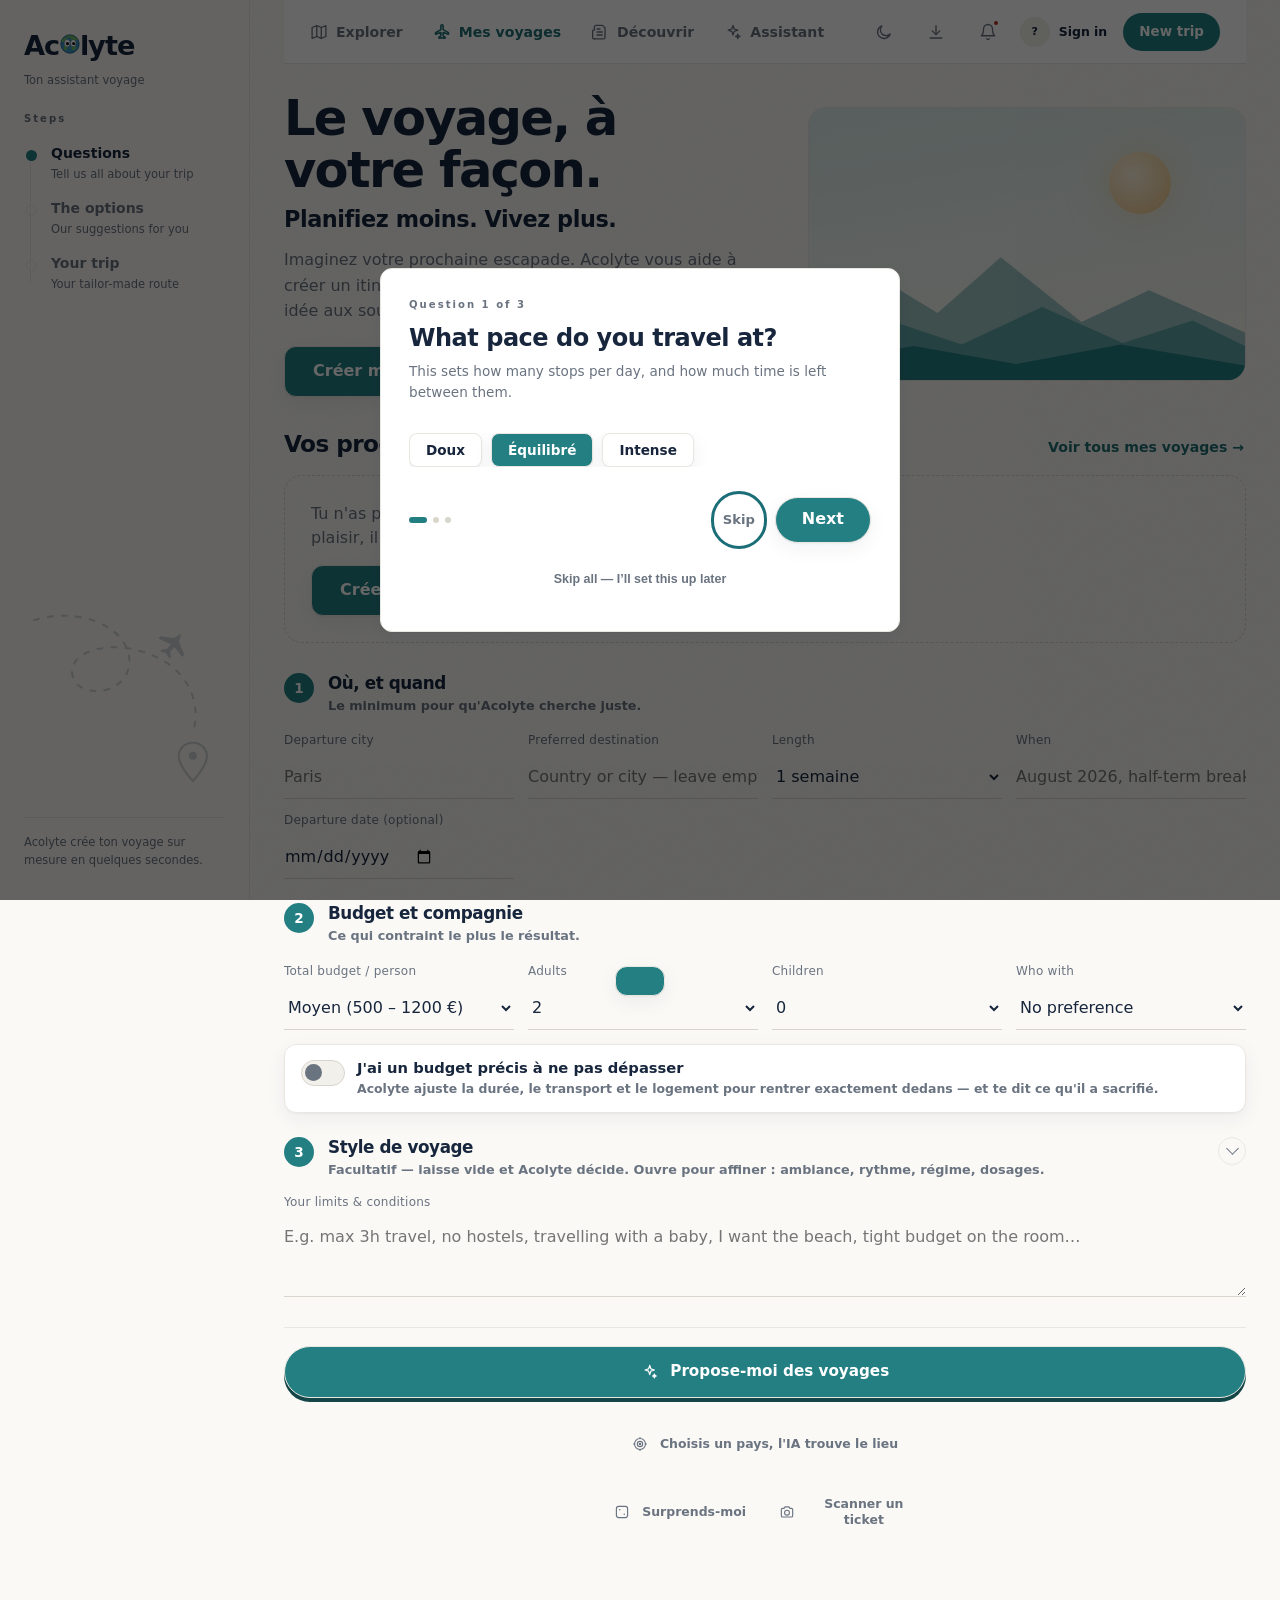
==== commit c2a736e6: "Horizon : les cartes de voyage, et un defaut qui cassait les photos « VOS PROCHAINES AVENTURES ». La" ====
--- a/index.html
+++ b/index.html
@@ -19,7 +19,7 @@
      un en-tête HTTP, le navigateur l'ignore dans une balise <meta> et le
      signale dans la console. La protection contre l'encadrement passe par
      X-Frame-Options dans le fichier _headers. -->
-<meta http-equiv="Content-Security-Policy" content="default-src 'self'; script-src 'self' https://cdnjs.cloudflare.com https://cdn.jsdelivr.net; style-src 'self' 'unsafe-inline' https://fonts.googleapis.com; font-src https://fonts.gstatic.com; img-src 'self' data: https://pics.avs.io https://upload.wikimedia.org https://tile.openstreetmap.org https://api.producthunt.com; connect-src 'self' https://generativelanguage.googleapis.com https://api.groq.com https://services-api.ryanair.com https://v6.db.transport.rest https://geocoding-api.open-meteo.com https://api.open-meteo.com https://archive-api.open-meteo.com https://fr.wikipedia.org https://fr.wikivoyage.org https://date.nager.at https://overpass-api.de https://overpass.kumi.systems https://api.frankfurter.dev https://api.emailjs.com https://lechat45--2ec0f9a6860b11f183cf1607ee4eb77e.web.val.run; frame-src https://www.openstreetmap.org https://maps.google.com https://www.google.com; object-src 'none'; base-uri 'self'; form-action 'self'">
+<meta http-equiv="Content-Security-Policy" content="default-src 'self'; script-src 'self' https://cdnjs.cloudflare.com https://cdn.jsdelivr.net; style-src 'self' 'unsafe-inline' https://fonts.googleapis.com; font-src https://fonts.gstatic.com; img-src 'self' data: https://pics.avs.io https://upload.wikimedia.org https://thumb.wikimedia.org https://tile.openstreetmap.org https://api.producthunt.com; connect-src 'self' https://generativelanguage.googleapis.com https://api.groq.com https://services-api.ryanair.com https://v6.db.transport.rest https://geocoding-api.open-meteo.com https://api.open-meteo.com https://archive-api.open-meteo.com https://fr.wikipedia.org https://fr.wikivoyage.org https://date.nager.at https://overpass-api.de https://overpass.kumi.systems https://api.frankfurter.dev https://api.emailjs.com https://lechat45--2ec0f9a6860b11f183cf1607ee4eb77e.web.val.run; frame-src https://www.openstreetmap.org https://maps.google.com https://www.google.com; object-src 'none'; base-uri 'self'; form-action 'self'">
 <meta name="referrer" content="strict-origin-when-cross-origin">
 <meta name="theme-color" content="#F5F4F0" media="(prefers-color-scheme: light)">
 <meta name="theme-color" content="#121212" media="(prefers-color-scheme: dark)">
@@ -334,11 +334,16 @@
         <span class="hhv-soleil"></span>
       </div>
     </section>
-    <div class="card" id="tripGallery" hidden>
-      <h3 style="margin:0 0 4px">Mes voyages</h3>
-      <p class="sub" style="margin:0 0 12px">Reprends un voyage déjà exploré, ou lances-en un nouveau ci-dessous.</p>
-      <div class="gallery" id="galleryList"></div>
-    </div>
+    <!-- La section de la référence : un intertitre, un lien à droite, et
+         des cartes. Elle n'est PAS une carte blanche elle-même — les
+         cartes de voyage le sont, et deux cartes emboîtées se lisent mal. -->
+    <section class="av-sect" id="tripGallery" hidden>
+      <div class="av-tete">
+        <h2>Vos prochaines aventures</h2>
+        <button type="button" class="av-lien" id="avTous">Voir tous mes voyages →</button>
+      </div>
+      <div id="galleryList"></div>
+    </section>
     <!-- ⚠️ TROIS BLOCS AU LIEU D'UNE GRILLE DE QUATORZE CHAMPS.
          Le questionnaire était une seule carte : quatorze champs à la suite,
          sans respiration ni regroupement. On ne savait pas combien il en
--- a/style.css
+++ b/style.css
@@ -6540,3 +6540,96 @@
 @media (min-width:900px){
   .hero-h{ grid-template-columns:1.05fr .95fr;gap:40px;margin-bottom:34px }
 }
+
+/* ============================================================
+   H3. VOS PROCHAINES AVENTURES
+   ------------------------------------------------------------
+   Des cartes à photographie, comme la référence. La photo tient dans un
+   rapport fixe pour que la grille reste régulière quelle que soit
+   l'image renvoyée par Wikipédia.
+============================================================ */
+.av-sect{ margin:0 0 30px }
+.av-tete{
+  display:flex;align-items:baseline;justify-content:space-between;
+  gap:16px;flex-wrap:wrap;margin:0 0 16px;
+}
+.av-tete h2{
+  font-family:var(--font-titre);font-weight:800;font-size:1.45rem;
+  letter-spacing:-.025em;color:var(--txt);margin:0;border:0;padding:0;
+}
+.av-lien{
+  border:0;background:none;cursor:pointer;padding:4px 2px;
+  font-family:var(--font-texte);font-weight:600;font-size:.88rem;color:var(--primary-txt);
+}
+.av-lien:hover{ text-decoration:underline }
+
+.av-grille{ display:grid;grid-template-columns:1fr;gap:18px }
+@media (min-width:640px){ .av-grille{ grid-template-columns:repeat(2,1fr) } }
+@media (min-width:1000px){ .av-grille{ grid-template-columns:repeat(3,1fr) } }
+
+.av-carte{
+  position:relative;display:flex;flex-direction:column;overflow:hidden;
+  background:var(--secondary);border:1px solid var(--stroke);
+  border-radius:var(--r-lg);box-shadow:var(--shadow);
+  cursor:pointer;text-align:left;
+  transition:transform .18s cubic-bezier(.2,.9,.3,1), box-shadow .18s ease;
+}
+.av-carte:hover{ transform:translateY(-3px);box-shadow:var(--shadow-lg) }
+.av-carte:focus-visible{ outline:3px solid var(--primary);outline-offset:3px }
+@media (prefers-reduced-motion:reduce){
+  .av-carte{ transition:none }
+  .av-carte:hover{ transform:none }
+}
+.av-photo{
+  aspect-ratio:16/10;background-size:cover;background-position:center;
+  background-color:var(--surface-2);
+}
+/* Pas de photo : un aplat dessiné et l'initiale. Jamais un trou blanc. */
+.av-photo-vide{
+  display:grid;place-items:center;
+  background:linear-gradient(145deg, #CFE4E1 0%, #E8F1EE 55%, #F6F1E6 100%);
+}
+:root[data-theme="dark"] .av-photo-vide{
+  background:linear-gradient(145deg, #1B3B4A 0%, #162E42 55%, #122537 100%);
+}
+.av-initiale{
+  font-family:var(--font-titre);font-weight:800;font-size:2.4rem;
+  color:var(--primary-txt);opacity:.55;
+}
+.av-corps{ padding:14px 16px 16px;display:flex;flex-direction:column;gap:8px;flex:1 }
+.av-corps h4{
+  margin:0;font-family:var(--font-titre);font-weight:700;font-size:1.05rem;
+  line-height:1.25;letter-spacing:-.015em;color:var(--txt);text-transform:none;
+}
+.av-pays{ font-weight:500;color:var(--txt-2) }
+.av-faits{
+  display:flex;flex-direction:column;gap:5px;
+  font-family:var(--font-texte);font-size:.82rem;color:var(--txt-2);
+}
+.av-faits span{ display:flex;align-items:center;gap:7px }
+.av-faits svg{ flex:none;opacity:.8 }
+.av-etat{ margin-top:auto;padding-top:8px;display:flex;flex-direction:column;gap:6px }
+.av-barre{
+  display:block;height:5px;border-radius:999px;background:var(--surface-2);overflow:hidden;
+}
+.av-barre i{ display:block;height:100%;background:var(--primary);border-radius:999px }
+.av-mot{ font-family:var(--font-texte);font-size:.78rem;font-weight:600;color:var(--primary-txt) }
+
+.av-retirer{
+  position:absolute;top:10px;right:10px;z-index:2;
+  display:grid;place-items:center;width:32px;height:32px;
+  border:0;border-radius:50%;cursor:pointer;
+  background:rgba(255,255,255,.88);color:var(--txt-2);
+  opacity:0;transition:opacity .15s ease, color .15s ease;
+}
+.av-carte:hover .av-retirer,
+.av-retirer:focus-visible{ opacity:1 }
+.av-retirer:hover{ color:var(--danger) }
+/* ⚠️ Au toucher il n'y a pas de survol : le bouton resterait invisible. */
+@media (hover:none){ .av-retirer{ opacity:1 } }
+
+.av-vide{
+  display:flex;flex-direction:column;align-items:flex-start;gap:14px;
+  padding:26px;border:1.5px dashed var(--stroke-2);border-radius:var(--r-lg);
+}
+.av-vide p{ margin:0;max-width:52ch;color:var(--txt-2);line-height:1.55 }
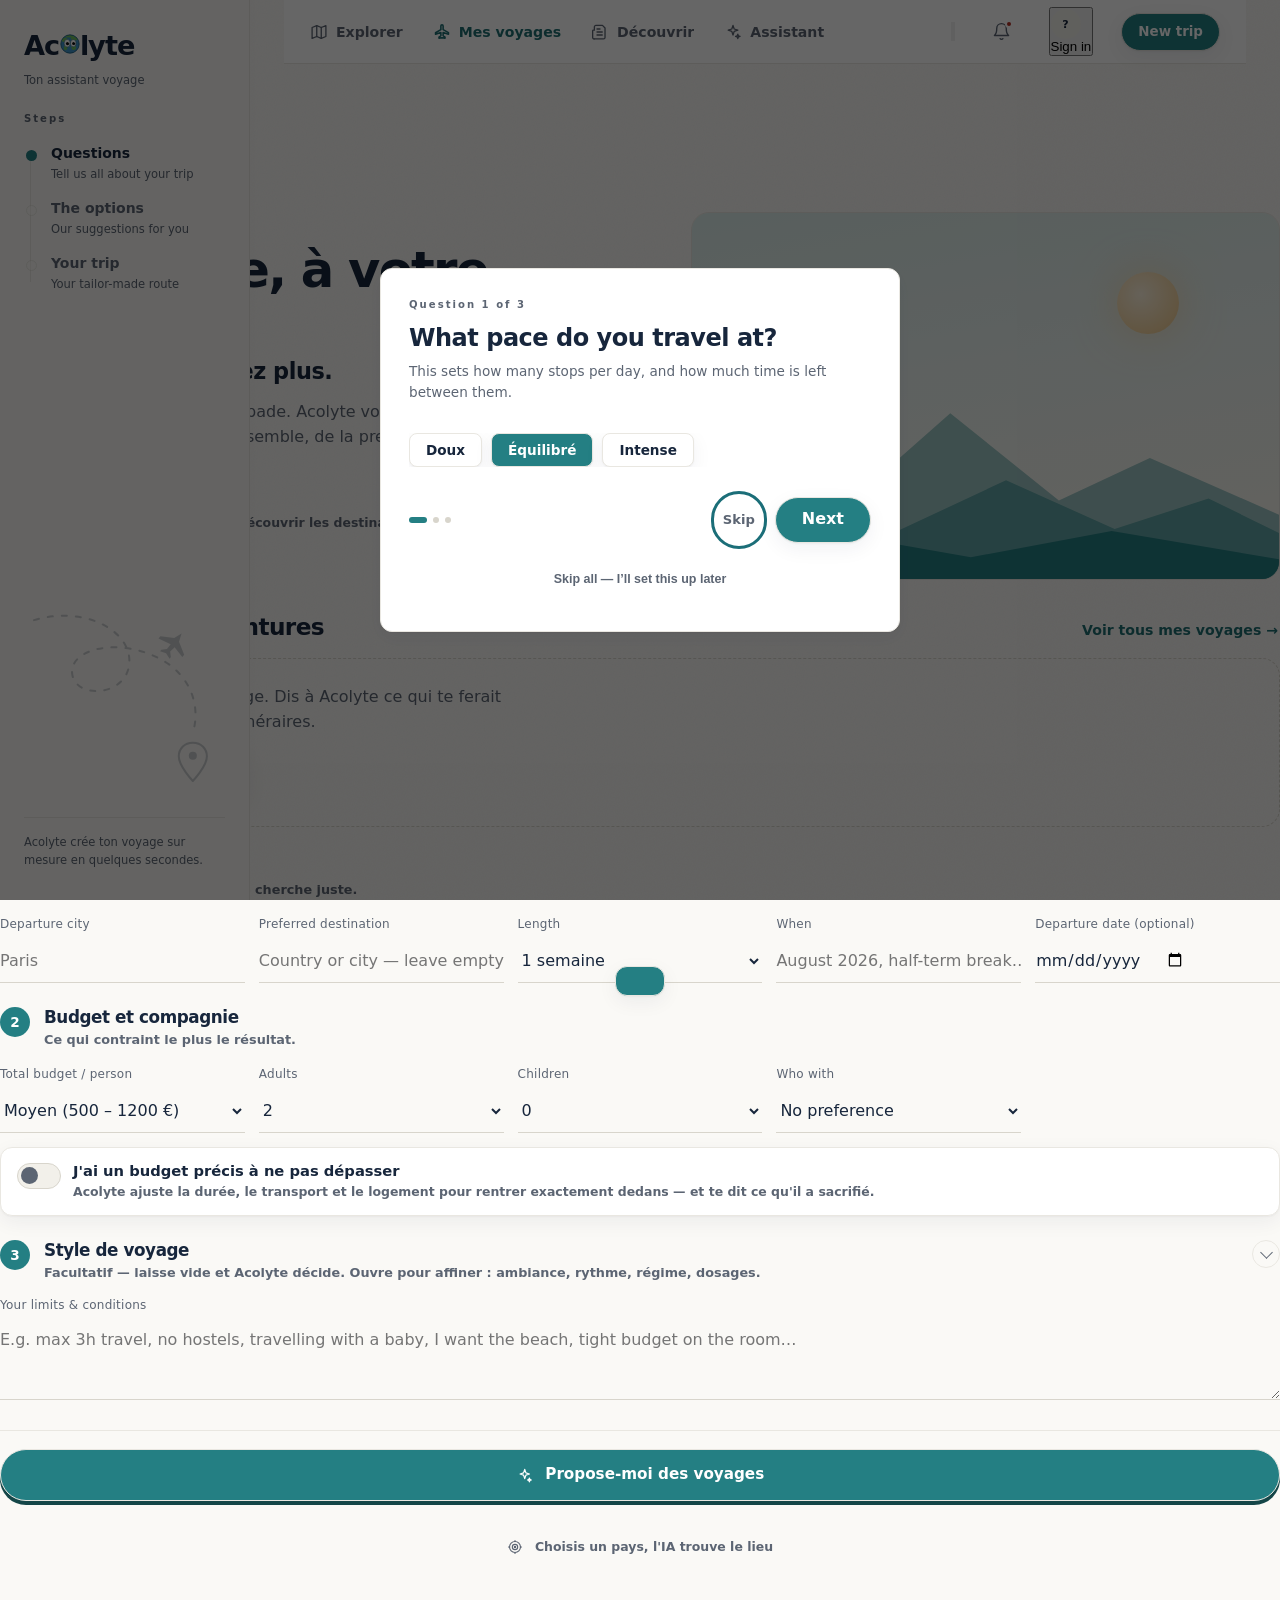
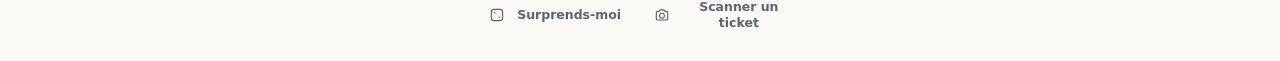
==== commit 594f5d60: "Le theme sombre est retire : Horizon n'a qu'une seule lumiere Acolyte avait trois modes — systeme, c" ====
--- a/index.html
+++ b/index.html
@@ -21,8 +21,10 @@
      X-Frame-Options dans le fichier _headers. -->
 <meta http-equiv="Content-Security-Policy" content="default-src 'self'; script-src 'self' https://cdnjs.cloudflare.com https://cdn.jsdelivr.net; style-src 'self' 'unsafe-inline' https://fonts.googleapis.com; font-src https://fonts.gstatic.com; img-src 'self' data: https://pics.avs.io https://upload.wikimedia.org https://thumb.wikimedia.org https://tile.openstreetmap.org https://api.producthunt.com; connect-src 'self' https://generativelanguage.googleapis.com https://api.groq.com https://services-api.ryanair.com https://v6.db.transport.rest https://geocoding-api.open-meteo.com https://api.open-meteo.com https://archive-api.open-meteo.com https://fr.wikipedia.org https://fr.wikivoyage.org https://date.nager.at https://overpass-api.de https://overpass.kumi.systems https://api.frankfurter.dev https://api.emailjs.com https://lechat45--2ec0f9a6860b11f183cf1607ee4eb77e.web.val.run; frame-src https://www.openstreetmap.org https://maps.google.com https://www.google.com; object-src 'none'; base-uri 'self'; form-action 'self'">
 <meta name="referrer" content="strict-origin-when-cross-origin">
-<meta name="theme-color" content="#F5F4F0" media="(prefers-color-scheme: light)">
-<meta name="theme-color" content="#121212" media="(prefers-color-scheme: dark)">
+<!-- Un seul thème, donc une seule couleur de barre système : l'ivoire
+     d'Horizon. (applyTheme la repose au démarrage, pour les navigateurs
+     qui ignorent la balise statique.) -->
+<meta name="theme-color" content="#FAF9F6">
 <link rel="manifest" href="manifest.json">
 <!-- Icône de l'onglet. ⚠️ Il n'y en avait AUCUNE : sans balise `icon`, Chrome
      cherche /favicon.ico à la racine du domaine, pas dans le sous-chemin
@@ -230,20 +232,7 @@
       <button data-cat="ia"><svg class="ico" viewBox="0 0 24 24" fill="none" stroke="currentColor" stroke-width="1.75" stroke-linecap="round" stroke-linejoin="round" aria-hidden="true"><path d="M12 3.2 13.6 8l4.8 1.6-4.8 1.6L12 16l-1.6-4.8L5.6 9.6 10.4 8 12 3.2Z"/><path d="M18.4 14.8l.8 2.2 2.2.8-2.2.8-.8 2.2-.8-2.2-2.2-.8 2.2-.8.8-2.2Z"/></svg>Assistant</button>
     </nav>
 
-    <!-- Le côté droit de la barre du haut (maquette 1b) : le thème,
-         l'installation, le compte.
-         ⚠️ Il n'existe QUE sur ordinateur (display:none en dessous de 900 px).
-         Sur téléphone, la barre du bas n'a de place que pour les quatre
-         onglets, et ces trois réglages sont déjà dans l'onglet Profil : rien
-         n'est perdu, ce n'est pas un raccourci réservé au bureau. -->
-    <div class="navtools">
-      <button id="ntTheme" type="button" title="Changer de thème" aria-label="Changer de thème">
-        <!-- Deux dessins, un seul visible : la LUNE en thème clair (elle
-             annonce où l'on va), le SOLEIL en thème sombre. Le choix se fait
-             en CSS sur :root[data-theme] — aucun JavaScript à synchroniser. -->
-        <svg class="ico nt-moon" viewBox="0 0 24 24" fill="none" stroke="currentColor" stroke-width="1.75" stroke-linecap="round" stroke-linejoin="round" aria-hidden="true"><path d="M20.2 14.6A8.6 8.6 0 1 1 9.4 3.8a6.7 6.7 0 0 0 10.8 10.8Z"/></svg>
-        <svg class="ico nt-sun" viewBox="0 0 24 24" fill="none" stroke="currentColor" stroke-width="1.75" stroke-linecap="round" stroke-linejoin="round" aria-hidden="true"><circle cx="12" cy="12" r="4.2"/><path d="M12 2.6v2.2M12 19.2v2.2M2.6 12h2.2M19.2 12h2.2M5.4 5.4l1.6 1.6M17 17l1.6 1.6M18.6 5.4 17 7M7 17l-1.6 1.6"/></svg>
-      </button>
+    
       <button id="ntInstall" type="button" title="Installer l'application" aria-label="Installer l'application" style="display:none">
         <svg class="ico" viewBox="0 0 24 24" fill="none" stroke="currentColor" stroke-width="1.75" stroke-linecap="round" stroke-linejoin="round" aria-hidden="true"><path d="M12 3.5v11.8"/><path d="m7 10.5 5 5 5-5M4.2 20h15.6"/></svg>
       </button>
@@ -950,11 +939,6 @@
          par défaut » — deux sujets qui n'ont rien à voir. -->
     <div class="pf-panel hidden" id="pfPanLook">
       <div class="card">
-        <h3 style="margin:0 0 6px">Thème</h3>
-        <p class="hint" style="margin:0 0 8px">« Système » suit automatiquement le thème clair/sombre de ton appareil.</p>
-        <div class="chips" id="stTheme"></div>
-
-        <div class="divider"></div>
 
         <h3 style="margin:0 0 6px">Taille du texte</h3>
         <div class="field">
@@ -1076,10 +1060,6 @@
       <!-- ⚠️ « Vol de nuit » bascule le thème : il vit ici pour compatibilité
            (le bouton est câblé dans app.js), mais le vrai réglage de thème est
            dans l'onglet Apparence. -->
-      <div class="item act">
-        <div class="head"><div class="emo" data-ico="monde"></div><h4>Mode "Vol de nuit"</h4></div>
-        <div class="side"><button class="btn sm ghost" id="pfTheme">Activer / désactiver</button></div>
-      </div>
       </div>
     </div>
 
--- a/style.css
+++ b/style.css
@@ -60,7 +60,12 @@
   --danger: #B33023;
 
   --txt:    #17263C;        /* bleu nuit — 14,5:1 sur l'ivoire */
-  --txt-2:  #6A7380;        /* 4,56:1 — ne pas remonter, voir l'avertissement */
+  /* ⚠️ #6A7380 passait sur l'ivoire (4,56) mais PAS sur les surfaces
+     légèrement teintées : 3,87 sur le gris des badges du profil, 4,22 sur
+     le fond rosé de la zone sensible. Le texte secondaire se pose partout,
+     pas seulement sur du blanc. À #5C6573 : 5,60 sur l'ivoire, 5,89 sur
+     blanc, 4,75 sur le gris des badges. */
+  --txt-2:  #5C6573;
   --stroke:   #E9E7E1;
   --stroke-2: #D8D5CC;
 
@@ -102,49 +107,6 @@
 
 /* ---- Thème sombre : le même dessin, retourné. Le bleu nuit de la
    référence devient le fond, le turquoise s'éclaircit juste assez. ---- */
-:root[data-theme="dark"] {
-  --bg:          #101A28;
-  --bg-2:        #152235;
-  --secondary:   #17263C;   /* le bleu nuit de la référence : la carte */
-  --surface-2:   #1E2F49;
-
-  --primary:     #2E9FA4;
-  --primary-ink: #06161B;
-  --primary-txt: #6FD0D4;   /* turquoise écrit sur fond sombre */
-  --on-accent:   #06161B;
-
-  --accent-cyan:   #6FD0D4;
-  --accent-violet: #B49BF0;
-  --accent-orange: #F2954B;
-  --ok:     #5BC98B;
-  --danger: #E9695F;
-
-  --txt:    #EEF2F7;
-  --txt-2:  #9BA7B8;        /* 6,6:1 sur --bg */
-  --stroke:   rgba(255,255,255,.10);
-  --stroke-2: rgba(255,255,255,.20);
-
-  --field-focus: #203450;
-  --card-hover:  #1B2C45;
-  --locked:      #152235;
-  --tab-on:      #1E2F49;
-
-  --shadow:    0 1px 2px rgba(0,0,0,.30), 0 6px 20px rgba(0,0,0,.34);
-  --shadow-lg: 0 2px 4px rgba(0,0,0,.30), 0 18px 48px rgba(0,0,0,.46);
-  --glow:      0 0 0 3px rgba(46,159,164,.30);
-
-  --money:      #1C3B45;
-  --money-ink:  #8FDFE3;
-  --warn:       #F2954B;
-  --paper:      #17263C;
-  --paper-edge: rgba(255,255,255,.10);
-  --ombre-dure:   var(--shadow);
-  --ombre-dure-h: var(--shadow-lg);
-  --ombre-dure-p: 0 1px 2px rgba(0,0,0,.40);
-  --verifie:    #5BC98B;
-
-  color-scheme: dark;
-}
 
 /* ⚠️ L'encre posée sur les aplats jaunes (et les autres aplats vifs) est
    regroupée EN FIN DE FICHIER — chercher « ENCRE SUR LES APLATS VIFS ».
@@ -494,17 +456,7 @@
   /* ciel doux du jour, du haut clair vers l'horizon chaud */
   background:linear-gradient(#dff1fb 0%, #eaf6fb 55%, #fdf3d6 100%);
 }
-:root[data-theme="dark"] .travel-scene{
-  background:linear-gradient(#0e1630 0%, #1a2140 55%, #2a2140 100%);
-}
 /* ciel étoilé qui scintille en mode nuit — une petite constellation */
-:root[data-theme="dark"] .travel-scene::after{
-  content:'';position:absolute;top:7px;left:15px;width:2px;height:2px;border-radius:50%;
-  background:#fff;pointer-events:none;
-  box-shadow:18px 5px 0 #fff, 37px -1px 0 rgba(255,255,255,.7), 58px 7px 0 #fff,
-             78px 2px 0 rgba(255,255,255,.6), 30px 12px 0 rgba(255,255,255,.55), 92px 9px 0 #fff;
-  animation:twinkle 3.2s ease-in-out infinite;
-}
 @keyframes twinkle{0%,100%{opacity:.85}50%{opacity:.35}}
 :root.no-motion .travel-scene::after{animation:none}
 /* nuages qui dérivent lentement */
@@ -513,7 +465,6 @@
   height:6px;box-shadow:0 0 0 3px #fff;
   animation:cloudDrift 14s linear infinite;
 }
-:root[data-theme="dark"] .cloud{background:#c9d2f0;box-shadow:0 0 0 3px #c9d2f0;opacity:.25}
 .cloud.c1{top:9px;width:16px;animation-duration:16s}
 .cloud.c2{top:20px;width:11px;animation-duration:11s;animation-delay:-5s;opacity:.6}
 @keyframes cloudDrift{ from{transform:translateX(120px)} to{transform:translateX(-30px)} }
@@ -526,11 +477,8 @@
 }
 .mon-svg{height:32px;width:auto;display:block}
 .mon{fill:var(--stroke);opacity:.62}
-:root[data-theme="dark"] .mon{fill:#aeb6e0;opacity:.6}
 .mon-hole{fill:#fdf3d6;opacity:.9}   /* l'horloge de Big Ben : un trou clair */
-:root[data-theme="dark"] .mon-hole{fill:#2a2140}
 .mon-line{stroke:var(--stroke);stroke-width:1.6;fill:none;opacity:.62}  /* bras de la torche */
-:root[data-theme="dark"] .mon-line{stroke:#aeb6e0}
 @keyframes monScroll{ from{transform:translateX(0)} to{transform:translateX(-50%)} }
 /* la mascotte flotte au-dessus de l'horizon, léger balancement de voyage */
 .travel-scene .mascot{
@@ -565,7 +513,6 @@
 
 /* ===== Skeletons de chargement ===== */
 .skel{background:linear-gradient(90deg,var(--secondary) 25%,rgba(0,0,0,.06) 37%,var(--secondary) 63%);background-size:400% 100%;animation:skelShimmer 1.3s ease infinite;border-radius:var(--r-sm);display:block}
-:root[data-theme="dark"] .skel,html[data-theme="dark"] .skel{background:linear-gradient(90deg,rgba(255,255,255,.06) 25%,rgba(255,255,255,.14) 37%,rgba(255,255,255,.06) 63%);background-size:400% 100%}
 @keyframes skelShimmer{0%{background-position:100% 0}100%{background-position:-100% 0}}
 @media (prefers-reduced-motion: reduce){ .skel{animation:none} }
 :root.no-motion .skel{animation:none}
@@ -3980,9 +3927,6 @@
    thème sombre. Aucun JavaScript ne synchronise ça : data-theme est déjà posé
    sur <html> par applyTheme(), et un dessin de trop resterait affiché si le
    thème changeait sans repasser par le bouton (réglage système, autre onglet). */
-.nt-moon,.nt-sun{display:none}
-:root[data-theme="light"] .nt-moon{display:block}
-:root[data-theme="dark"]  .nt-sun{display:block}
 
 /* ============================================================
    ÉCRAN DE COMPTE — maquette 1g
@@ -6516,120 +6460,209 @@
   position:absolute;inset:0;
   background:linear-gradient(170deg, #DCEDEA 0%, #EAF3F0 42%, #FAF6EE 100%);
 }
-:root[data-theme="dark"] .hhv-ciel{
-  background:linear-gradient(170deg, #16304A 0%, #122840 48%, #0E1E31 100%);
-}
 .hhv-relief{ position:absolute;inset:auto 0 0 0;width:100%;height:72% }
 .hhv-l1{ fill:#9CC5C3 }
 .hhv-l2{ fill:#5FA3A5 }
 .hhv-l3{ fill:var(--primary) }
-:root[data-theme="dark"] .hhv-l1{ fill:#24525C }
-:root[data-theme="dark"] .hhv-l2{ fill:#1C4049 }
-:root[data-theme="dark"] .hhv-l3{ fill:#133038 }
 .hhv-soleil{
   position:absolute;top:16%;right:17%;width:62px;height:62px;border-radius:50%;
   background:radial-gradient(circle at 38% 36%, #FFF4DF 0%, #F6D9A8 62%, #EFC88A 100%);
   box-shadow:0 0 44px rgba(246,217,168,.75);
 }
-:root[data-theme="dark"] .hhv-soleil{
-  background:radial-gradient(circle at 38% 36%, #FFF8EC 0%, #F3E0BC 60%, #E7CE9E 100%);
-  box-shadow:0 0 54px rgba(243,224,188,.38);
-}
 @media (prefers-reduced-motion:reduce){ .hhv-soleil{ box-shadow:none } }
 
 @media (min-width:900px){
   .hero-h{ grid-template-columns:1.05fr .95fr;gap:40px;margin-bottom:34px }
 }
-
-/* ============================================================
-   H3. VOS PROCHAINES AVENTURES
-   ------------------------------------------------------------
-   Des cartes à photographie, comme la référence. La photo tient dans un
-   rapport fixe pour que la grille reste régulière quelle que soit
-   l'image renvoyée par Wikipédia.
-============================================================ */
-.av-sect{ margin:0 0 30px }
-.av-tete{
-  display:flex;align-items:baseline;justify-content:space-between;
-  gap:16px;flex-wrap:wrap;margin:0 0 16px;
-}
-.av-tete h2{
-  font-family:var(--font-titre);font-weight:800;font-size:1.45rem;
-  letter-spacing:-.025em;color:var(--txt);margin:0;border:0;padding:0;
-}
-.av-lien{
-  border:0;background:none;cursor:pointer;padding:4px 2px;
-  font-family:var(--font-texte);font-weight:600;font-size:.88rem;color:var(--primary-txt);
-}
-.av-lien:hover{ text-decoration:underline }
-
-.av-grille{ display:grid;grid-template-columns:1fr;gap:18px }
-@media (min-width:640px){ .av-grille{ grid-template-columns:repeat(2,1fr) } }
-@media (min-width:1000px){ .av-grille{ grid-template-columns:repeat(3,1fr) } }
-
-.av-carte{
-  position:relative;display:flex;flex-direction:column;overflow:hidden;
-  background:var(--secondary);border:1px solid var(--stroke);
-  border-radius:var(--r-lg);box-shadow:var(--shadow);
-  cursor:pointer;text-align:left;
-  transition:transform .18s cubic-bezier(.2,.9,.3,1), box-shadow .18s ease;
-}
-.av-carte:hover{ transform:translateY(-3px);box-shadow:var(--shadow-lg) }
-.av-carte:focus-visible{ outline:3px solid var(--primary);outline-offset:3px }
-@media (prefers-reduced-motion:reduce){
-  .av-carte{ transition:none }
-  .av-carte:hover{ transform:none }
-}
-.av-photo{
-  aspect-ratio:16/10;background-size:cover;background-position:center;
-  background-color:var(--surface-2);
-}
-/* Pas de photo : un aplat dessiné et l'initiale. Jamais un trou blanc. */
-.av-photo-vide{
-  display:grid;place-items:center;
-  background:linear-gradient(145deg, #CFE4E1 0%, #E8F1EE 55%, #F6F1E6 100%);
-}
-:root[data-theme="dark"] .av-photo-vide{
-  background:linear-gradient(145deg, #1B3B4A 0%, #162E42 55%, #122537 100%);
-}
-.av-initiale{
-  font-family:var(--font-titre);font-weight:800;font-size:2.4rem;
-  color:var(--primary-txt);opacity:.55;
-}
-.av-corps{ padding:14px 16px 16px;display:flex;flex-direction:column;gap:8px;flex:1 }
-.av-corps h4{
-  margin:0;font-family:var(--font-titre);font-weight:700;font-size:1.05rem;
-  line-height:1.25;letter-spacing:-.015em;color:var(--txt);text-transform:none;
-}
-.av-pays{ font-weight:500;color:var(--txt-2) }
-.av-faits{
-  display:flex;flex-direction:column;gap:5px;
-  font-family:var(--font-texte);font-size:.82rem;color:var(--txt-2);
-}
-.av-faits span{ display:flex;align-items:center;gap:7px }
-.av-faits svg{ flex:none;opacity:.8 }
-.av-etat{ margin-top:auto;padding-top:8px;display:flex;flex-direction:column;gap:6px }
-.av-barre{
-  display:block;height:5px;border-radius:999px;background:var(--surface-2);overflow:hidden;
-}
-.av-barre i{ display:block;height:100%;background:var(--primary);border-radius:999px }
-.av-mot{ font-family:var(--font-texte);font-size:.78rem;font-weight:600;color:var(--primary-txt) }
-
-.av-retirer{
-  position:absolute;top:10px;right:10px;z-index:2;
-  display:grid;place-items:center;width:32px;height:32px;
-  border:0;border-radius:50%;cursor:pointer;
-  background:rgba(255,255,255,.88);color:var(--txt-2);
-  opacity:0;transition:opacity .15s ease, color .15s ease;
-}
-.av-carte:hover .av-retirer,
-.av-retirer:focus-visible{ opacity:1 }
-.av-retirer:hover{ color:var(--danger) }
-/* ⚠️ Au toucher il n'y a pas de survol : le bouton resterait invisible. */
-@media (hover:none){ .av-retirer{ opacity:1 } }
-
-.av-vide{
-  display:flex;flex-direction:column;align-items:flex-start;gap:14px;
-  padding:26px;border:1.5px dashed var(--stroke-2);border-radius:var(--r-lg);
-}
-.av-vide p{ margin:0;max-width:52ch;color:var(--txt-2);line-height:1.55 }
+
+/* ============================================================
+   H3. VOS PROCHAINES AVENTURES
+   ------------------------------------------------------------
+   Des cartes à photographie, comme la référence. La photo tient dans un
+   rapport fixe pour que la grille reste régulière quelle que soit
+   l'image renvoyée par Wikipédia.
+============================================================ */
+.av-sect{ margin:0 0 30px }
+.av-tete{
+  display:flex;align-items:baseline;justify-content:space-between;
+  gap:16px;flex-wrap:wrap;margin:0 0 16px;
+}
+.av-tete h2{
+  font-family:var(--font-titre);font-weight:800;font-size:1.45rem;
+  letter-spacing:-.025em;color:var(--txt);margin:0;border:0;padding:0;
+}
+.av-lien{
+  border:0;background:none;cursor:pointer;padding:4px 2px;
+  font-family:var(--font-texte);font-weight:600;font-size:.88rem;color:var(--primary-txt);
+}
+.av-lien:hover{ text-decoration:underline }
+
+.av-grille{ display:grid;grid-template-columns:1fr;gap:18px }
+@media (min-width:640px){ .av-grille{ grid-template-columns:repeat(2,1fr) } }
+@media (min-width:1000px){ .av-grille{ grid-template-columns:repeat(3,1fr) } }
+
+.av-carte{
+  position:relative;display:flex;flex-direction:column;overflow:hidden;
+  background:var(--secondary);border:1px solid var(--stroke);
+  border-radius:var(--r-lg);box-shadow:var(--shadow);
+  cursor:pointer;text-align:left;
+  transition:transform .18s cubic-bezier(.2,.9,.3,1), box-shadow .18s ease;
+}
+.av-carte:hover{ transform:translateY(-3px);box-shadow:var(--shadow-lg) }
+.av-carte:focus-visible{ outline:3px solid var(--primary);outline-offset:3px }
+@media (prefers-reduced-motion:reduce){
+  .av-carte{ transition:none }
+  .av-carte:hover{ transform:none }
+}
+.av-photo{
+  aspect-ratio:16/10;background-size:cover;background-position:center;
+  background-color:var(--surface-2);
+}
+/* Pas de photo : un aplat dessiné et l'initiale. Jamais un trou blanc. */
+.av-photo-vide{
+  display:grid;place-items:center;
+  background:linear-gradient(145deg, #CFE4E1 0%, #E8F1EE 55%, #F6F1E6 100%);
+}
+.av-initiale{
+  font-family:var(--font-titre);font-weight:800;font-size:2.4rem;
+  color:var(--primary-txt);opacity:.55;
+}
+.av-corps{ padding:14px 16px 16px;display:flex;flex-direction:column;gap:8px;flex:1 }
+.av-corps h4{
+  margin:0;font-family:var(--font-titre);font-weight:700;font-size:1.05rem;
+  line-height:1.25;letter-spacing:-.015em;color:var(--txt);text-transform:none;
+}
+.av-pays{ font-weight:500;color:var(--txt-2) }
+.av-faits{
+  display:flex;flex-direction:column;gap:5px;
+  font-family:var(--font-texte);font-size:.82rem;color:var(--txt-2);
+}
+.av-faits span{ display:flex;align-items:center;gap:7px }
+.av-faits svg{ flex:none;opacity:.8 }
+.av-etat{ margin-top:auto;padding-top:8px;display:flex;flex-direction:column;gap:6px }
+.av-barre{
+  display:block;height:5px;border-radius:999px;background:var(--surface-2);overflow:hidden;
+}
+.av-barre i{ display:block;height:100%;background:var(--primary);border-radius:999px }
+.av-mot{ font-family:var(--font-texte);font-size:.78rem;font-weight:600;color:var(--primary-txt) }
+
+.av-retirer{
+  position:absolute;top:10px;right:10px;z-index:2;
+  display:grid;place-items:center;width:32px;height:32px;
+  border:0;border-radius:50%;cursor:pointer;
+  background:rgba(255,255,255,.88);color:var(--txt-2);
+  opacity:0;transition:opacity .15s ease, color .15s ease;
+}
+.av-carte:hover .av-retirer,
+.av-retirer:focus-visible{ opacity:1 }
+.av-retirer:hover{ color:var(--danger) }
+/* ⚠️ Au toucher il n'y a pas de survol : le bouton resterait invisible. */
+@media (hover:none){ .av-retirer{ opacity:1 } }
+
+.av-vide{
+  display:flex;flex-direction:column;align-items:flex-start;gap:14px;
+  padding:26px;border:1.5px dashed var(--stroke-2);border-radius:var(--r-lg);
+}
+.av-vide p{ margin:0;max-width:52ch;color:var(--txt-2);line-height:1.55 }
+
+/* ============================================================
+   H4. APERÇU D'ITINÉRAIRE ET COPILOTE
+   ------------------------------------------------------------
+   Deux cartes côte à côte, comme la rangée du bas de la référence.
+   Elles montrent et renvoient : la frise éditable et le fil de
+   conversation vivent ailleurs, une seule fois chacun.
+============================================================ */
+.sr-only{
+  position:absolute;width:1px;height:1px;padding:0;margin:-1px;
+  overflow:hidden;clip:rect(0 0 0 0);white-space:nowrap;border:0;
+}
+.ap-rangee{ display:grid;grid-template-columns:1fr;gap:18px;margin-top:18px }
+@media (min-width:860px){ .ap-rangee{ grid-template-columns:1fr 1fr } }
+
+.ap-carte{
+  display:flex;flex-direction:column;gap:10px;padding:18px 20px;
+  background:var(--secondary);border:1px solid var(--stroke);
+  border-radius:var(--r-lg);box-shadow:var(--shadow);
+}
+.ap-carte h3{
+  margin:0;font-family:var(--font-titre);font-weight:700;font-size:1.05rem;
+  letter-spacing:-.015em;color:var(--txt);text-transform:none;
+}
+.ap-jour{ margin:0;font-size:.82rem;color:var(--txt-2) }
+.ap-vide,.ap-note{ margin:0;font-size:.84rem;line-height:1.5;color:var(--txt-2) }
+
+/* --- la frise --- */
+.ap-frise{ list-style:none;margin:4px 0 0;padding:0;display:flex;flex-direction:column }
+.ap-frise li{
+  display:grid;grid-template-columns:54px 14px 1fr;align-items:start;
+  gap:10px;padding:0 0 16px;position:relative;
+}
+.ap-frise li:last-child{ padding-bottom:0 }
+/* le trait qui relie les points, tiré du point courant au suivant */
+.ap-frise li:not(:last-child)::before{
+  content:'';position:absolute;left:60px;top:14px;bottom:0;
+  width:2px;background:var(--stroke);
+}
+.ap-h{
+  font-family:var(--font-texte);font-size:.78rem;font-weight:600;
+  color:var(--txt-2);padding-top:1px;
+}
+.ap-pt{
+  width:10px;height:10px;margin-top:4px;border-radius:50%;
+  background:var(--primary);position:relative;z-index:1;
+  box-shadow:0 0 0 3px var(--secondary);
+}
+.ap-txt{ font-size:.88rem;line-height:1.4;color:var(--txt) }
+.ap-lieux{ list-style:none;margin:2px 0 0;padding:0;display:flex;flex-direction:column;gap:7px }
+.ap-lieux li{ display:flex;align-items:center;gap:8px;font-size:.88rem;color:var(--txt) }
+.ap-lieux svg{ flex:none;color:var(--primary-txt) }
+
+/* --- le copilote --- */
+.ap-copilote{ justify-content:space-between }
+.ap-fil{ display:flex;flex-direction:column;gap:9px;margin:2px 0 4px }
+.ap-bulle{ display:flex;font-size:.84rem;line-height:1.45 }
+.ap-bulle span{ padding:9px 12px;border-radius:var(--r-md);max-width:92% }
+.ap-moi{ justify-content:flex-end }
+.ap-moi span{ background:var(--surface-2);color:var(--txt);border-bottom-right-radius:4px }
+.ap-aco span{ background:var(--money);color:var(--money-ink);border-bottom-left-radius:4px }
+.ap-saisie{
+  display:flex;align-items:center;gap:8px;margin-top:auto;
+  border:1px solid var(--stroke);border-radius:999px;padding:4px 4px 4px 14px;
+  background:var(--secondary);
+}
+.ap-saisie:focus-within{ border-color:var(--primary);box-shadow:var(--glow) }
+.ap-saisie input{
+  flex:1;min-width:0;border:0;background:none;outline:none;
+  font-family:var(--font-texte);font-size:.86rem;color:var(--txt);padding:8px 0;
+}
+.ap-env{
+  flex:none;display:grid;place-items:center;width:34px;height:34px;
+  border:0;border-radius:50%;cursor:pointer;
+  background:var(--primary);color:var(--primary-ink);
+}
+.ap-env:hover{ background:var(--primary-txt);color:#fff }
+
+/* ============================================================
+   H5. LES APLATS D'ACCENT, RELUS POUR LE TURQUOISE
+   ------------------------------------------------------------
+   Ces cartes étaient jaunes : on y écrivait donc en encre SOMBRE,
+   codée en dur (#101010). Le turquoise est une couleur foncée — la
+   même encre y tombe à 1,0:1, illisible. Elles passent à l'encre de
+   l'accent, qui est blanche.
+============================================================ */
+.ph-card h3,
+.ph-card p{ color:var(--primary-ink) }
+/* ⚠️ PAS D'OPACITÉ SUR CE TEXTE. Je l'avais mise à .92 pour adoucir le
+   blanc : ça suffisait à faire tomber le paragraphe à 4,27:1, sous le
+   seuil. Sur un aplat d'accent, l'encre est pleine ou elle n'est pas. */
+.ph-card p{ opacity:1 }
+/* L'étiquette avait un fond noir codé en dur avec l'accent écrit dessus —
+   lisible sur le jaune d'avant, à 1,08:1 sur le turquoise sombre. Elle
+   prend un fond translucide qui marche sur les deux thèmes. */
+/* Un blanc translucide sur le turquoise clair ne donnait que 3,19:1 —
+   trop peu pour une étiquette de 10 px. On INVERSE : fond plein de
+   l'encre d'accent, texte dans l'accent. Les deux thèmes suivent. */
+.ph-eyebrow{
+  background:var(--primary-ink);
+  color:var(--primary);
+}
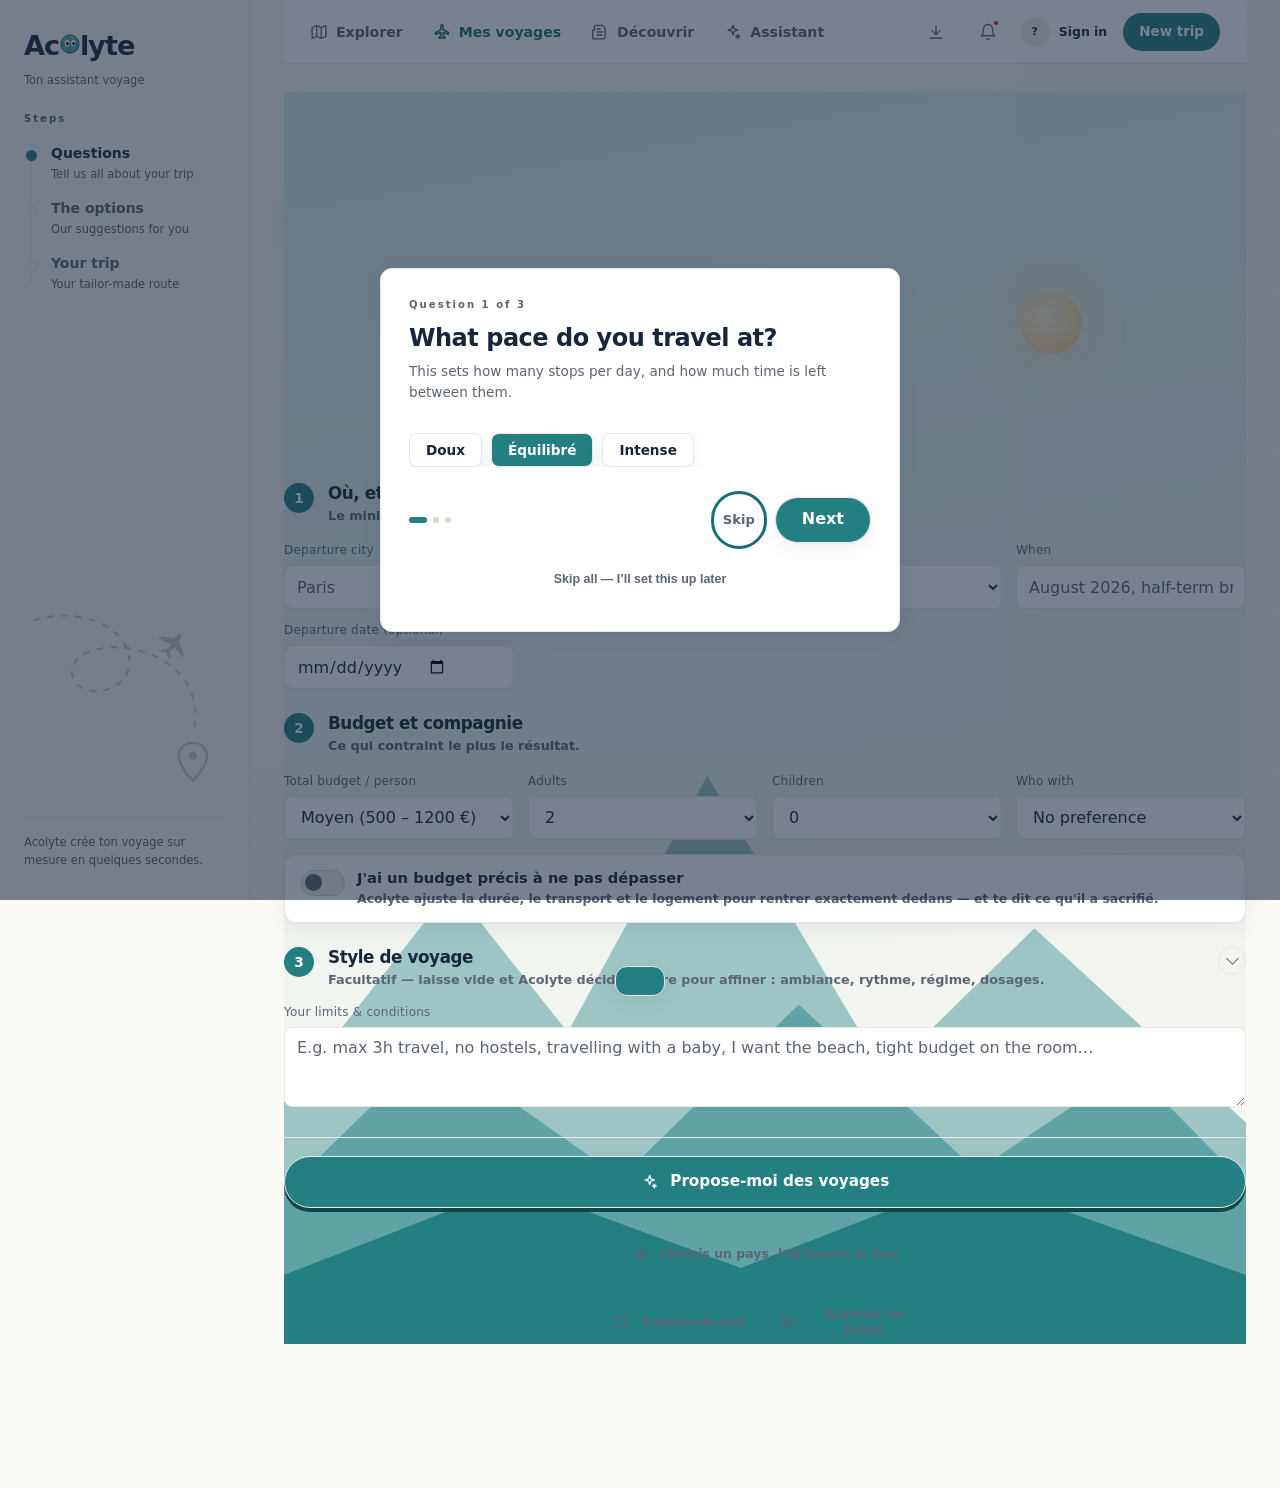
==== commit ff76a398: "Horizon partout : les champs encadres, et un <div> perdu qui laissait cinq boutons en style natif LE" ====
--- a/index.html
+++ b/index.html
@@ -232,7 +232,16 @@
       <button data-cat="ia"><svg class="ico" viewBox="0 0 24 24" fill="none" stroke="currentColor" stroke-width="1.75" stroke-linecap="round" stroke-linejoin="round" aria-hidden="true"><path d="M12 3.2 13.6 8l4.8 1.6-4.8 1.6L12 16l-1.6-4.8L5.6 9.6 10.4 8 12 3.2Z"/><path d="M18.4 14.8l.8 2.2 2.2.8-2.2.8-.8 2.2-.8-2.2-2.2-.8 2.2-.8.8-2.2Z"/></svg>Assistant</button>
     </nav>
 
-    
+    <!-- ⚠️ CETTE BALISE AVAIT DISPARU. En retirant le bouton de bascule du
+         thème (commit « Le theme sombre est retire »), le <div class="navtools">
+         ouvrant est parti avec lui : les cinq boutons de droite se sont
+         retrouvés enfants directs de <header>, et TOUTES les règles
+         `.navtools button` sont devenues muettes. Ils s'affichaient donc en
+         boutons natifs du navigateur — fond gris #F0F0F0, texte et contour
+         noirs — en haut de chaque page, dans une refonte où plus rien d'autre
+         n'est noir. Le `</div>` fermant, lui, était resté : le navigateur
+         l'ignore sans rien dire, et la page reste « valide » à l'œil. -->
+    <div class="navtools">
       <button id="ntInstall" type="button" title="Installer l'application" aria-label="Installer l'application" style="display:none">
         <svg class="ico" viewBox="0 0 24 24" fill="none" stroke="currentColor" stroke-width="1.75" stroke-linecap="round" stroke-linejoin="round" aria-hidden="true"><path d="M12 3.5v11.8"/><path d="m7 10.5 5 5 5-5M4.2 20h15.6"/></svg>
       </button>
--- a/style.css
+++ b/style.css
@@ -149,7 +149,7 @@
 .boot-mark .mascot{width:92px;height:92px}
 .boot-mark span{
   font-family:var(--font-titre);font-weight:900;font-size:3rem;line-height:1;
-  color:#101010;letter-spacing:-.04em;
+  color:var(--primary-ink);letter-spacing:-.04em;
 }
 .boot-word{
   font-family:var(--font-titre);font-weight:900;font-size:2.6rem;letter-spacing:-.04em;
@@ -386,11 +386,7 @@
 .go-acts > .btn{width:100%;justify-content:center}
 
 /* ===== Badges IA ===== */
-.ai-badge{
-  display:inline-flex;align-items:center;gap:5px;font-size:.7rem;font-weight:900;
-  padding:4px 10px;border-radius:0;border:1px solid var(--stroke);
-  text-transform:none;vertical-align:middle;box-shadow:var(--shadow);
-}
+
 .ai-badge.gemini{background:var(--accent-violet);color:var(--on-accent)}
 .ai-badge.groq{background:var(--accent-orange);color:var(--on-accent)}
 
@@ -498,11 +494,8 @@
 }
 
 /* ancien loader carré — conservé pour le HTML statique non encore migré */
-.orbit{width:36px;height:36px;position:relative;flex-shrink:0;border:1px solid var(--stroke);background:var(--primary)}
-.orbit::before{
-  content:'';position:absolute;width:10px;height:10px;background:var(--accent-cyan);
-  border:1px solid var(--stroke);top:-6px;left:-6px;animation:boxWalk 2s infinite linear;
-}
+
+
 @keyframes boxWalk{
   0%{top:-6px;left:-6px}
   25%{top:-6px;left:calc(100% - 4px)}
@@ -551,7 +544,7 @@
 .cmp td+td,.cmp th+th{border-left:1px solid var(--stroke)}
 /* en-tête : le drapeau en grand, le nom dessous, bien centré */
 .cmp thead th{
-  background:var(--primary);color:#101010;
+  background:var(--primary);color:var(--primary-ink);
   font-family:var(--font-titre);font-weight:900;text-transform:none;font-size:.76rem;
   cursor:pointer;text-align:center;border-bottom:1px solid var(--stroke);line-height:1.3;
   transition:filter .1s ease;
@@ -575,7 +568,7 @@
 .cmp-actions td{background:var(--secondary) !important}
 .cmp-choose{width:100%;justify-content:center;white-space:nowrap}
 /* ===== Galerie « Mes voyages » ===== */
-.gallery{display:flex;flex-direction:column;gap:10px}
+
 .gal{
   display:flex;align-items:center;gap:12px;
   border:1px solid var(--stroke);background:var(--bg);border-radius:var(--r-md);
@@ -592,9 +585,9 @@
   letter-spacing:.02em;line-height:1;color:var(--txt-2);
   overflow:hidden;
 }
-.gal-info{flex:1;min-width:0;display:flex;flex-direction:column}
-.gal-info b{font-family:var(--font-titre);font-weight:900;font-size:.9rem;overflow:hidden;text-overflow:ellipsis;white-space:nowrap}
-.gal-info span{font-size:.76rem;color:var(--txt-2);font-weight:600;overflow:hidden;text-overflow:ellipsis;white-space:nowrap}
+
+
+
 .gal-open{flex-shrink:0}
 /* Retirer un voyage : discret par défaut, il ne doit pas concurrencer
    « Rouvrir », mais reste une cible confortable au doigt (32 px). */
@@ -603,8 +596,8 @@
   background:transparent;color:var(--txt-2);cursor:pointer;
   border:1px solid var(--stroke);border-radius:9px;font-size:.9rem;line-height:1;
 }
-.gal-del:hover{background:var(--danger);color:var(--on-accent);border-color:var(--danger)}
-.gal-del:active{transform:translate(1px,1px)}
+
+
 .gal-toggle{width:100%;justify-content:center;margin-top:4px}
 
 /* Case d'acceptation de la politique + texte légal de la modale */
@@ -653,7 +646,7 @@
 /* cochée : l'aplat jaune de la marque, et l'encre repasse en foncé */
 .field label.opt-check:has(input:checked){background:var(--primary)}
 .field label.opt-check:has(input:checked) b,
-.field label.opt-check:has(input:checked) em{color:#101010}
+.field label.opt-check:has(input:checked) em{color:var(--primary-ink)}
 .field label.opt-check:active{transform:translateY(1px);box-shadow:var(--shadow)}
 @media (prefers-reduced-motion:reduce){.field label.opt-check{transition:none}}
 
@@ -673,7 +666,7 @@
 .pays-tags:empty{display:none}
 .pays-tag{
   display:inline-flex;align-items:center;gap:7px;
-  background:var(--primary);color:#101010;
+  background:var(--primary);color:var(--primary-ink);
   border:1px solid var(--stroke);box-shadow:var(--shadow);
   border-radius:var(--r-md);padding:6px 8px 6px 11px;
   font-family:var(--font-titre);font-weight:900;font-size:.8rem;
@@ -687,7 +680,7 @@
   all:unset;cursor:pointer;width:20px;height:20px;
   display:grid;place-items:center;flex:none;
   border:2px solid #101010;border-radius:var(--r-sm);
-  font-weight:900;font-size:.72rem;line-height:1;color:#101010;
+  font-weight:900;font-size:.72rem;line-height:1;color:var(--primary-ink);
 }
 .pays-tag button:hover{background:#101010;color:var(--primary)}
 
@@ -781,7 +774,7 @@
   box-shadow:var(--shadow);
 }
 .news-hello .mascot{width:44px;height:44px;flex-shrink:0}
-.news-hello p{margin:0;font-weight:800;font-size:.88rem;line-height:1.45;color:#101010}
+.news-hello p{margin:0;font-weight:800;font-size:.88rem;line-height:1.45;color:var(--primary-ink)}
 .news-intro{margin:0 0 16px;font-size:.84rem;font-weight:600;color:var(--txt-2);line-height:1.5}
 
 /* frise : un rail vertical relie les versions entre elles */
@@ -806,7 +799,7 @@
   background:var(--secondary);color:var(--txt);
   padding:2px 9px;border:1px solid var(--stroke);border-radius:var(--r-md);
 }
-.news-entry.latest .news-v{background:var(--primary);color:#101010}
+.news-entry.latest .news-v{background:var(--primary);color:var(--primary-ink)}
 .news-date{font-size:.72rem;font-weight:700;color:var(--txt-2)}
 .news-new{
   font-family:var(--font-texte);font-weight:900;font-size:.6rem;text-transform:none;
@@ -856,14 +849,19 @@
   font:700 .62rem var(--font-texte);text-transform:none;letter-spacing:.1em;
   background:#101010;color:var(--primary);border-radius:var(--r-md);
 }
-.ph-card h3{margin:0 0 8px;font-size:1.5rem;line-height:1.1;color:#101010}
-.ph-card p{margin:0;font-size:.9rem;font-weight:600;line-height:1.55;color:#101010;opacity:.8}
+.ph-card h3{margin:0 0 8px;font-size:1.5rem;line-height:1.1;color:var(--primary-ink)}
+.ph-card p{margin:0;font-size:.9rem;font-weight:600;line-height:1.55;color:var(--primary-ink);opacity:.8}
 /* le badge officiel est un SVG clair : on lui donne une plaque claire
    pour qu'il reste lisible en « Vol de nuit » aussi */
 .ph-link{
   position:relative;z-index:1;
   align-self:flex-start;display:inline-flex;padding:8px 10px;
   background:var(--tab-on);border:1px solid var(--stroke);border-radius:var(--r-sm);
+  /* Le lien n'avait pas de couleur d'encre : il gardait le bleu #0000EE du
+     navigateur. Invisible tant que l'image charge — elle est seule dedans —
+     mais c'est le texte de remplacement qui s'affiche quand elle echoue, et
+     il sortait en bleu souligne au milieu d'Horizon. */
+  color:var(--txt);
   box-shadow:var(--shadow);transition:all .1s ease;
 }
 .ph-link:hover{transform:translate(-2px,-2px);box-shadow:var(--shadow)}
@@ -904,11 +902,11 @@
 .tr-real{margin-top:10px;min-height:1em}
 
 /* ===== Logements réels ===== */
-.stay-list{margin-top:10px}
+
 
 /* ===== Vue « Ton voyage » : onglets + panneaux ===== */
-.plan-head{display:flex;align-items:center;gap:10px;flex-wrap:wrap;margin:0 0 10px}
-.plan-head h3{margin:0}
+
+
 
 /* conseil clé : une bande jaune impossible à rater */
 .key-tip{
@@ -917,7 +915,7 @@
   box-shadow:var(--shadow);
 }
 .key-tip .kt-emo{font-size:1.4rem;line-height:1;flex-shrink:0}
-.key-tip p{margin:0;color:#101010;font-weight:800;font-size:.92rem;line-height:1.45}
+.key-tip p{margin:0;color:var(--primary-ink);font-weight:800;font-size:.92rem;line-height:1.45}
 
 /* --- barre d'onglets --- */
 /* La carte des détails : posée sous « Ton voyage », elle donne à la barre
@@ -1012,7 +1010,7 @@
 .plan-tab:not(.on):hover{color:var(--txt);background:var(--secondary)}
 .plan-tab:not(.on):hover span{transform:scale(1.15) translateY(-1px)}
 .plan-tab.on{
-  background:var(--primary);color:#101010;
+  background:var(--primary);color:var(--primary-ink);
   border-color:var(--stroke);box-shadow:var(--shadow);
   transform:translate(-1px,-1px);
 }
@@ -1063,12 +1061,12 @@
   background:var(--secondary);border:1px solid var(--stroke);border-radius:var(--r-md);
   box-shadow:var(--shadow)}
 .day-num{flex-shrink:0;font-family:var(--font-titre);font-weight:900;font-size:.78rem;
-  background:var(--primary);color:#101010;padding:4px 9px;border:1px solid var(--stroke);border-radius:8px}
+  background:var(--primary);color:var(--primary-ink);padding:4px 9px;border:1px solid var(--stroke);border-radius:8px}
 .day-txt{flex:1;min-width:0}
 .day-txt h4{margin:0;font-size:.98rem;line-height:1.3}
 .day-txt p{margin:4px 0 0;font-size:.79rem;color:var(--txt-2);font-weight:600;line-height:1.45}
 .day-base{display:inline-block;margin-top:4px;font-size:.66rem;font-weight:800;
-  background:var(--accent-cyan);color:#101010;padding:1px 7px;border:1.5px solid var(--stroke);border-radius:8px}
+  background:var(--accent-cyan);color:var(--primary-ink);padding:1px 7px;border:1.5px solid var(--stroke);border-radius:8px}
 /* Actions d'une journée : deux boutons EXPLICITES sous le résumé, plutôt
    que des icônes muettes serrées à droite qu'on ne comprenait pas. */
 .day-acts{display:flex;gap:8px;flex-wrap:wrap;margin:8px 0 0}
@@ -1097,7 +1095,7 @@
 .ic-head b{font-family:var(--font-titre);font-size:.95rem}
 .info-card p{margin:0;font-size:.87rem;line-height:1.5;color:var(--txt-2)}
 .ic-note{margin-top:5px !important;font-size:.78rem !important;opacity:.85}
-.ic-todo{margin-top:5px !important;font-weight:700;color:var(--txt) !important}
+
 .info-card .divider{display:none}
 .info-card + h3{margin-top:16px}
 
@@ -1105,7 +1103,7 @@
 .transport-choice{
   display:flex;gap:14px;align-items:flex-start;
   padding:16px;margin-bottom:14px;
-  background:var(--primary);color:#101010;
+  background:var(--primary);color:var(--primary-ink);
   border:1px solid var(--stroke);border-radius:var(--r-md);box-shadow:var(--shadow);
 }
 .tc-ico{font-size:2.2rem;line-height:1;flex-shrink:0}
@@ -1131,7 +1129,7 @@
 .rc-meta{font-size:.76rem;font-weight:600;color:var(--txt-2);margin-top:3px}
 .rc-price{
   flex-shrink:0;font:700 .76rem var(--font-titre);
-  background:var(--primary);color:#101010;padding:5px 10px;
+  background:var(--primary);color:var(--primary-ink);padding:5px 10px;
   border:1px solid var(--stroke);border-radius:var(--r-md);text-align:center;max-width:130px;line-height:1.25;
 }
 .rc-dish{margin:10px 0 0;font-size:.87rem;line-height:1.45}
@@ -1158,7 +1156,7 @@
 .hc-note{white-space:nowrap}
 .hc-stars{color:var(--accent-orange);letter-spacing:1px}
 .hc-price{flex-shrink:0;font-family:var(--font-titre);font-weight:900;font-size:1rem;
-  background:var(--primary);color:#101010;padding:5px 10px;border:1px solid var(--stroke);border-radius:var(--r-md);white-space:nowrap}
+  background:var(--primary);color:var(--primary-ink);padding:5px 10px;border:1px solid var(--stroke);border-radius:var(--r-md);white-space:nowrap}
 .hc-price small{font-weight:700;font-size:.62rem;opacity:.75}
 .hc-why{margin:10px 0 0;font-size:.86rem;line-height:1.5;color:var(--txt-2)}
 .hc-acts{display:flex;flex-wrap:wrap;gap:8px;margin-top:12px}
@@ -1167,7 +1165,7 @@
 /* ===== Onglet Budget amélioré ===== */
 .budget-head{
   display:flex;flex-wrap:wrap;align-items:center;gap:12px;justify-content:space-between;
-  padding:16px;background:var(--primary);color:#101010;
+  padding:16px;background:var(--primary);color:var(--primary-ink);
   border:1px solid var(--stroke);border-radius:var(--r-md);box-shadow:var(--shadow);
   margin-bottom:16px;
 }
@@ -1198,7 +1196,7 @@
 }
 .cvote:hover{transform:translate(-1px,-1px);box-shadow:var(--shadow);background:var(--card-hover)}
 .cvote:active{transform:translate(2px,2px);box-shadow:none}
-.cvote.on{background:var(--primary);color:#101010}
+.cvote.on{background:var(--primary);color:var(--primary-ink)}
 .collab-hint{font-size:.68rem;font-weight:700;color:var(--txt-2);margin-left:auto;padding-right:4px}
 .day-comments{
   margin:0 0 12px;padding:12px;border:1px solid var(--stroke);border-radius:var(--r-md);
@@ -1206,7 +1204,7 @@
 }
 .day-comments[hidden]{display:none}
 .com-list p{margin:0 0 7px;font-size:.85rem;line-height:1.45}
-.com-list b{font-family:var(--font-titre);font-size:.78rem;background:var(--primary);color:#101010;padding:1px 7px;border:1.5px solid var(--stroke);border-radius:9px;margin-right:5px}
+.com-list b{font-family:var(--font-titre);font-size:.78rem;background:var(--primary);color:var(--primary-ink);padding:1px 7px;border:1.5px solid var(--stroke);border-radius:9px;margin-right:5px}
 .com-bar{display:flex;gap:8px;margin-top:9px}
 .com-inp{flex:1;min-width:0;padding:9px 12px;border:1px solid var(--stroke);border-radius:8px;background:var(--secondary);color:var(--txt);font:600 .85rem inherit}
 .com-inp:focus{outline:none;box-shadow:var(--shadow)}
@@ -1224,7 +1222,7 @@
 }
 /* ===== Carte « Aujourd'hui » (mode Jour J) ===== */
 .today-card{background:var(--primary);box-shadow:var(--shadow)}
-.today-card h3,.today-card h4{color:#101010}
+.today-card h3,.today-card h4{color:var(--primary-ink)}
 .today-card .hint,.today-card .sub{color:rgba(16,16,16,.78)}
 /* ⚠️ « :not(.ghost) » n'est pas là pour filtrer : il est là pour la
    SPÉCIFICITÉ. Le bouton de cette carte est posé sur une surface SOMBRE au
@@ -1342,12 +1340,12 @@
 .phrase .pron{font-size:.8rem;color:var(--accent-orange);font-weight:700;font-style:italic;margin-top:4px}
 
 /* ===== Budget ===== */
-.bud-bar{display:flex;height:22px;border-radius:0;overflow:hidden;border:1px solid var(--stroke);margin:16px 0 12px}
-.bud-bar i{display:block;height:100%;border-right:1px solid var(--stroke)}
-.bud-bar i:last-child{border-right:none}
-.legend{display:flex;flex-wrap:wrap;gap:12px;font-size:.8rem;font-weight:700;color:var(--txt);margin-bottom:16px}
-.legend b{font-weight:900}
-.legend .sw{display:inline-block;width:12px;height:12px;border-radius:0;border:1px solid var(--stroke);margin-right:6px;vertical-align:middle}
+
+
+
+
+
+
 .spend-total{font-family:var(--font-titre);font-weight:900;font-size:1.8rem;color:var(--txt);text-transform:none}
 .spend-del{margin-left:auto;color:var(--danger);cursor:pointer;font-size:1.1rem;font-weight:bold;opacity:.8;flex-shrink:0}
 .spend-del:hover{opacity:1;transform:scale(1.1)}
@@ -1382,7 +1380,7 @@
 .map-box iframe{width:100%;height:100%;border:0}
 
 /* ===== Sub-tabs ===== */
-.subtabs{display:flex;gap:8px;flex-wrap:wrap;margin-bottom:20px;padding:4px}
+
 .subtab .cnt{font-size:.68rem;font-weight:900;opacity:.75;margin-left:2px}
 .subtab{
   padding:10px 18px;border-radius:var(--r-sm);font-size:.85rem;font-weight:800;cursor:pointer;
@@ -1393,7 +1391,12 @@
 .subtab.on{background:var(--primary);transform:translate(-1px,-1px);box-shadow:var(--shadow)}
 
 /* ===== Modal ===== */
-.overlay{position:fixed;inset:0;background:rgba(0,0,0,0.6);display:none;place-items:center;z-index:50;padding:18px}
+/* ⚠️ Le voile etait du NOIR pur a 60 %. C'etait la derniere surface de
+   l'application a ignorer la palette : partout ailleurs le fonce est le
+   bleu nuit #17263C (la barre de la carte, l'en-tete du profil, l'ecran
+   d'authentification). Un noir neutre pose sur un fond ivoire tire vers
+   le gris sale ; le bleu nuit garde la temperature du reste. */
+.overlay{position:fixed;inset:0;background:rgba(23,38,60,.58);display:none;place-items:center;z-index:50;padding:18px}
 .overlay.show{display:grid}
 .modal{
   width:min(480px,100%);background:var(--secondary);border:1px solid var(--stroke);
@@ -1403,18 +1406,9 @@
 .modal a{color:var(--accent-orange);font-weight:bold}
 
 /* ===== Concierge chat ===== */
-.fab{
-  position:fixed;right:20px;bottom:20px;z-index:40;width:60px;height:60px;border-radius:0;
-  border:1px solid var(--stroke);cursor:pointer;font-size:1.8rem;color:var(--txt);
-  background:var(--primary);box-shadow:var(--shadow);transition:all .1s ease;
-}
-
-.chatbox{
-  position:fixed;right:16px;bottom:90px;z-index:45;width:min(380px,calc(100vw - 32px));
-  height:min(520px,70vh);display:none;flex-direction:column;
-  background:var(--secondary);border:1px solid var(--stroke);border-radius:var(--r-lg);
-  box-shadow:var(--shadow);overflow:hidden;animation:pop .25s ease;
-}
+
+
+
 .chatbox.show{display:flex}
 
 /* ===== Toast ===== */
@@ -1462,7 +1456,7 @@
   font:700 .9rem var(--font-titre);margin:0 0 8px}
 /* multiplicateur de combo : n'apparaît qu'au-delà de ×1 */
 .game-combo{
-  background:var(--primary);color:#101010;padding:2px 10px;border-radius:var(--r-lg);
+  background:var(--primary);color:var(--primary-ink);padding:2px 10px;border-radius:var(--r-lg);
   border:1px solid var(--stroke);font-size:.82rem;
   animation:comboPop .25s cubic-bezier(.2,1.6,.4,1) both;
 }
@@ -1485,7 +1479,7 @@
 .game-lb-title{margin:0 0 6px;font-size:.85rem;color:#fff}
 .game-lb-row{display:flex;align-items:center;gap:10px;padding:5px 8px;border-radius:8px;font-weight:700;font-size:.82rem}
 .game-lb-row:nth-child(even){background:rgba(255,255,255,.06)}
-.game-lb-row.me{background:var(--primary);color:#101010}
+.game-lb-row.me{background:var(--primary);color:var(--primary-ink)}
 .game-lb-rank{width:20px;font-weight:900;text-align:center}
 .game-lb-name{flex:1;text-align:left;overflow:hidden;text-overflow:ellipsis;white-space:nowrap}
 .game-lb-score{font-weight:900}
@@ -1546,7 +1540,7 @@
 
 /* Boarding pass : route + méta ne débordent plus */
 
-.pass-in > div{min-width:0;max-width:100%}
+
 
 
 /* Formulaires : les champs ne forcent plus la largeur de leur colonne */
@@ -1557,7 +1551,7 @@
 
 /* Toast : messages d'erreur longs lisibles (plus de majuscules forcées) */
 #toast{text-transform:none;overflow-wrap:break-word}
-.legend span{overflow-wrap:anywhere}
+
 
 /* iOS Safari : input date/datetime vide = boîte géante → hauteur fixée */
 input[type="date"],input[type="datetime-local"]{
@@ -1591,7 +1585,7 @@
 
   /* Concierge : plus petit, dans le coin, ne masque plus le formulaire */
   .fab{width:48px;height:48px;font-size:1.25rem;right:10px;bottom:10px}
-  .chatbox{bottom:66px;right:8px}
+  
 }
 
 
@@ -1650,7 +1644,7 @@
 
 
 /* Plan clé en main : 3 stats compactes */
-.plan-grid{display:grid;grid-template-columns:repeat(2,minmax(0,1fr));gap:10px}
+
 .plan-stat{border:1px solid var(--stroke);background:var(--secondary);padding:12px;box-shadow:var(--shadow);display:flex;flex-direction:column;justify-content:center;gap:2px;min-height:104px;overflow:hidden}
 .plan-stat .k{font-family:var(--font-texte);font-weight:800;font-size:.62rem;text-transform:none;letter-spacing:.01em;color:var(--txt-2)}
 .plan-stat .v{font-family:var(--font-titre);font-weight:900;font-size:1rem;text-transform:none;margin-top:2px;line-height:1.2;white-space:nowrap;overflow:hidden;text-overflow:ellipsis;hyphens:none}
@@ -1686,7 +1680,7 @@
 .cat-empty-card p{color:var(--txt-2);font-size:.9rem;margin:0 0 16px;line-height:1.5}
 .cat-empty-banner{
   display:flex;align-items:center;gap:12px;
-  border:1px solid var(--stroke);background:var(--primary);color:#101010;
+  border:1px solid var(--stroke);background:var(--primary);color:var(--primary-ink);
   box-shadow:var(--shadow);border-radius:var(--r-md);
   padding:12px 14px;margin-bottom:14px;
 }
@@ -1737,22 +1731,17 @@
 }
 
 /* ===== Chat (onglet 4) ===== */
-.chat-wrap{
-  display:flex;flex-direction:column;
-  height:calc(100dvh - 260px);min-height:380px;
-  border:1px solid var(--stroke);background:var(--secondary);
-  box-shadow:var(--shadow);
-}
+
 /* (l'encre du bandeau est posée une fois pour toutes en fin de fichier —
    inutile de la conditionner au thème : le jaune, lui, ne change pas) */
 .chat-ava{
   width:38px;height:38px;flex-shrink:0;display:grid;place-items:center;font-size:1.2rem;
   background:var(--secondary);border:1px solid var(--stroke);box-shadow:var(--shadow);
 }
-.typing{display:inline-flex;gap:4px}
-.typing i{width:7px;height:7px;background:var(--txt);display:block;animation:blink 1s infinite}
-.typing i:nth-child(2){animation-delay:.15s}
-.typing i:nth-child(3){animation-delay:.3s}
+
+
+
+
 @keyframes blink{0%,60%,100%{opacity:.25}30%{opacity:1}}
 
 /* ===== Pop-up "Précisons ton voyage" ===== */
@@ -1817,7 +1806,7 @@
 .pass-route{
   display:flex;align-items:center;gap:10px;min-width:0;flex:1;
   max-width:420px;
-  color:#101010;
+  color:var(--primary-ink);
 }
 .pass-route .iata{
   font-family:var(--font-titre);font-weight:900;font-size:1.9rem;letter-spacing:-.03em;line-height:1;
@@ -1858,7 +1847,7 @@
      haut pour quatre lignes d'information. Le clamp laisse l'air sur grand
      écran et le reprend là où il coûte une colonne. */
   gap:12px clamp(18px,5vw,40px);
-  padding:0 18px 18px;color:#101010;
+  padding:0 18px 18px;color:var(--primary-ink);
 }
 /* ⚠️ DEUX COLONNES EXPLICITES SUR TÉLÉPHONE. `auto-fit` calcule le nombre de
    pistes sur le minimum, mais avec `max-content` en borne haute il n'en gardait
@@ -1990,7 +1979,7 @@
 .sb-body{flex:1;min-width:0}
 .sb-text{
   font-family:var(--font-texte);font-weight:900;font-size:.72rem;text-transform:none;
-  letter-spacing:.04em;color:#101010;margin-bottom:5px;
+  letter-spacing:.04em;color:var(--primary-ink);margin-bottom:5px;
   white-space:nowrap;overflow:hidden;text-overflow:ellipsis;
 }
 .sb-track{
@@ -2048,7 +2037,7 @@
 .geo-name:hover{background:var(--card-hover)}
 .geo-name:active{transform:translate(2px,2px);box-shadow:none}
 .geo-result{
-  border:1px solid var(--stroke);background:var(--primary);color:#101010;
+  border:1px solid var(--stroke);background:var(--primary);color:var(--primary-ink);
   box-shadow:var(--shadow);border-radius:var(--r-md);
   padding:10px;font-size:.84rem;font-weight:700;text-align:center;line-height:1.5;
 }
@@ -2096,7 +2085,7 @@
   position:absolute;top:0;left:0;margin:-16px 0 0 -16px;
   width:32px;height:32px;display:grid;place-items:center;padding:0;
   border:3px solid #101010;box-shadow:2px 2px 0 #101010;border-radius:50%;
-  background:var(--primary);color:#101010;
+  background:var(--primary);color:var(--primary-ink);
   font-family:var(--font-titre);font-weight:900;font-size:.82rem;line-height:1;
   cursor:pointer;pointer-events:auto;
 }
@@ -2109,15 +2098,15 @@
 .am-pop-in{
   position:absolute;bottom:24px;left:0;transform:translateX(-50%);
   display:flex;align-items:center;gap:8px;white-space:nowrap;
-  background:#fff;color:#101010;
+  background:#fff;color:var(--primary-ink);
   border:3px solid #101010;box-shadow:3px 3px 0 #101010;border-radius:var(--r-md);
   padding:7px 10px;font-size:.76rem;font-weight:800;
 }
-.am-pop-in a{color:#101010;font-weight:900;font-size:.7rem;text-decoration:underline;white-space:nowrap}
+.am-pop-in a{color:var(--primary-ink);font-weight:900;font-size:.7rem;text-decoration:underline;white-space:nowrap}
 .am-zoom{position:absolute;top:10px;right:10px;z-index:7;display:flex;flex-direction:column;gap:6px}
 .am-zb{
   width:34px;height:34px;display:grid;place-items:center;padding:0;
-  background:#fff;color:#101010;border:3px solid #101010;box-shadow:2px 2px 0 #101010;
+  background:#fff;color:var(--primary-ink);border:3px solid #101010;box-shadow:2px 2px 0 #101010;
   border-radius:9px;font-family:var(--font-titre);font-weight:900;font-size:1.05rem;
   line-height:1;cursor:pointer;
 }
@@ -2132,7 +2121,7 @@
 .am-credit{
   position:absolute;right:8px;bottom:6px;z-index:7;
   display:inline-flex;align-items:center;min-height:24px;
-  background:rgba(255,255,255,.82);color:#101010;
+  background:rgba(255,255,255,.82);color:var(--primary-ink);
   font-size:.6rem;font-weight:700;text-decoration:none;
   padding:2px 8px;border-radius:var(--r-sm);
 }
@@ -2176,7 +2165,7 @@
   transition:transform .1s,box-shadow .1s,background .1s;
 }
 .close-btn:active{transform:translate(3px,3px);box-shadow:none}
-.close-btn:hover{background:var(--accent-orange);color:#101010}
+.close-btn:hover{background:var(--accent-orange);color:var(--primary-ink)}
 /* Bouton "Fermer" large, collé en bas des longues modales défilantes */
 .modal-close{
   position:sticky;bottom:0;
@@ -2214,7 +2203,7 @@
 
 
 .stop b{
-  background:var(--primary);color:#101010;
+  background:var(--primary);color:var(--primary-ink);
   width:20px;height:20px;display:grid;place-items:center;
   border:1px solid var(--stroke);font-size:.68rem;
 }
@@ -2306,7 +2295,7 @@
   .dest:only-child h3{font-size:1.5rem}
 
   /* les stats budget passent de 2 à 4 de front : une ligne au lieu de deux */
-  .plan-grid{grid-template-columns:repeat(4,minmax(0,1fr))}
+  
 }
 
 /* Grand écran : on laisse la colonne respirer un peu, sans plus —
@@ -2534,53 +2523,12 @@
    écrite qui gagne — la barre du haut doit donc être écrite APRÈS elle. */
 
 /* ---- Bandeau d'accueil ---- */
-.hero{
-  position:relative;overflow:hidden;isolation:isolate;
-  border:1px solid var(--stroke);border-radius:var(--r-lg);
-  padding:34px 30px 30px;margin-bottom:16px;box-shadow:var(--shadow);
-  background:var(--secondary);
-}
 /* Le décor : dégradés superposés qui évoquent une mer vue du ciel. Aucune
    photo — donc rien à télécharger, rien à autoriser dans la CSP. */
-.hero-deco{
-  position:absolute;inset:0;z-index:-1;
-  background:
-    /* écume et hauts-fonds, en haut à droite */
-    radial-gradient(38% 46% at 92% 6%,   rgba(226,248,250,.55) 0%, transparent 70%),
-    radial-gradient(46% 52% at 74% 0%,   rgba(120,225,232,.42) 0%, transparent 72%),
-    /* le grand bleu, qui s'assombrit vers le bord */
-    radial-gradient(78% 96% at 104% 46%, rgba(14,120,142,.78) 0%, transparent 74%),
-    radial-gradient(60% 80% at 88% 96%,  rgba(9,74,92,.62) 0%, transparent 76%),
-    /* un voile turquoise qui relie le tout */
-    radial-gradient(90% 70% at 62% 30%,  rgba(63,186,203,.22) 0%, transparent 78%),
-    linear-gradient(102deg, var(--secondary) 0%, var(--secondary) 40%, rgba(17,88,104,.72) 100%);
-}
 /* Grain très léger : sans lui, les dégradés font « plastique ». Dessiné en
    SVG dans l'URL même, donc aucun fichier à charger. */
-.hero-deco::after{
-  content:'';position:absolute;inset:0;opacity:.32;mix-blend-mode:overlay;
-  background-image:url("data:image/svg+xml;utf8,<svg xmlns='http://www.w3.org/2000/svg' width='140' height='140'><filter id='n'><feTurbulence type='fractalNoise' baseFrequency='0.85' numOctaves='3'/></filter><rect width='140' height='140' filter='url(%23n)' opacity='0.5'/></svg>");
-}
-.hero-in{position:relative;max-width:34rem}
-.hero h1{
-  font-family:var(--font-titre);font-weight:900;
-  font-size:clamp(1.7rem,4.4vw,2.7rem);line-height:1.06;
-  letter-spacing:-.03em;text-transform:none;margin:0;
-}
 /* le souligné jaune tracé à la main sous le titre */
-.hero h1::after{
-  content:'';display:block;width:clamp(90px,26%,190px);height:5px;
-  margin-top:14px;border-radius:4px;background:var(--primary);
-}
-.hero .sub{margin-top:16px;font-size:.92rem;line-height:1.6;max-width:30rem}
-.hero-globe{
-  position:absolute;top:18px;right:26px;width:clamp(64px,9vw,104px);height:auto;
-  color:var(--primary);opacity:.9;pointer-events:none;
-}
 @media (max-width:640px){
-  .hero{padding:24px 20px 22px}
-  .hero-globe{width:56px;top:14px;right:14px;opacity:.75}
-  .hero .sub{font-size:.86rem}
 }
 
 /* ---- Interrupteur (option « plusieurs pays ») ----
@@ -2762,8 +2710,8 @@
 .blog-card:hover{border-color:var(--stroke-2);transform:translateY(-2px)}
 .bc-img{display:block;background:var(--surface-2);min-height:132px;overflow:hidden}
 .bc-img img{width:100%;height:100%;object-fit:cover;display:block}
-.bc-noimg{display:grid;place-items:center;font-size:2rem;opacity:.4}
-.bc-body{display:flex;flex-direction:column;gap:6px;padding:16px 18px;min-width:0}
+
+
 .bc-cat{
   display:inline-block;align-self:flex-start;
   font-family:var(--font-texte);font-weight:800;font-size:.62rem;
@@ -3639,7 +3587,16 @@
    propriété. (C'est la dette que compte le contrôle n°6 de verifie.js.) */
 .map-src{
   position:absolute;top:10px;left:10px;z-index:5;display:flex;gap:3px;
-  background:rgba(0,0,0,.62);border:1px solid rgba(255,255,255,.22);
+  /* ⚠️ Noir pur, heritage d'avant Horizon. C'etait le dernier aplat
+     fonce de l'application a ne pas etre le bleu nuit — et il est pose
+     juste au-dessus du bandeau de la carte, qui l'est. Deux fonces
+     differents a vingt pixels l'un de l'autre, ca se voit. */
+  /* ⚠️ .62 NE SUFFIT PAS AVEC LE BLEU NUIT. Le noir a 62 % composait un
+     fond a L=0,12 ; le bleu nuit, plus clair, remonte a L=0,18 et
+     l'etiquette inactive tombait de 6,2:1 a 4,44:1 — sous le seuil, a
+     cause du seul changement de teinte. On rend la densite perdue : a
+     .78 le verre revient a 5,9:1, et il reste du bleu, pas du gris. */
+  background:rgba(23,38,60,.78);border:1px solid rgba(255,255,255,.22);
   border-radius:999px;padding:3px;
   -webkit-backdrop-filter:blur(10px);backdrop-filter:blur(10px);
 }
@@ -3952,7 +3909,7 @@
   border-bottom:1px solid var(--stroke);border-radius:0;
   padding:0 0 22px;
 }
-.pf-id{display:flex;align-items:center;gap:18px;margin-top:14px}
+
 /* Le rond de l'initiale. Il portait le pseudo ENTIER dans un pavé jaune large
    comme la carte ; la maquette veut un cercle de 58 px et UNE lettre. Le texte
    est raccourci dans renderProfile(), pas en CSS : une lettre coupée par
@@ -4065,14 +4022,9 @@
    et où il reste assez de place. En dessous, les deux blocs s'empilent et
    redeviennent des accordéons — ce qui est le bon dessin sur un écran étroit. */
 @media (min-width:1080px){
-  .pf-panels{
-    display:grid;grid-template-columns:minmax(0,1fr) 392px;gap:30px;
-    /* sans ça, la colonne courte s'étire à la hauteur de la longue et son
-       intertitre se retrouve à flotter au milieu du vide */
-    align-items:start;
-  }
-  .pf-panels #accPrefs{grid-column:1}
-  .pf-panels #accActions{grid-column:2}
+  
+  
+  
   /* Les corps ne se replient plus : il y a la place pour tout montrer. */
   .pf-panels .acc-body{display:block !important;max-height:none;overflow:visible;padding:0}
   /* ⚠️ C'est .acc LUI-MÊME qui portait encore la carte — fond #1C1C1C, filet,
@@ -4160,28 +4112,46 @@
 /* ---- Le questionnaire n'est plus une carte ---- */
 #view1 > .card{background:none;border:0;box-shadow:none;padding:0;border-radius:0}
 
-/* ---- Les champs : un trait dessous, pas un cadre autour ----
-   C'est le trait le plus caractéristique de 1b. Un cadre complet autour de
-   quatorze champs, ça fait quatorze boîtes ; un trait, ça fait une ligne
-   d'écriture — et le regard descend au lieu de sauter de boîte en boîte. */
-/* ⚠️ LE PADDING FAIT LA CIBLE, PAS SEULEMENT LA MARGE.
-   Cette règle retire le cadre — c'est le trait voulu. Mais elle écrasait aussi
-   le `padding:12px` de la règle de base par `padding:0 0 8px`, et c'est LUI qui
-   donnait sa hauteur au champ. Résultat mesuré sur iPhone : 26px de haut au
-   lieu de 44, sur les onze champs du questionnaire — le formulaire principal du
-   site. Le trait ne coûtait rien ; le padding retiré avec, si.
-   On garde donc le dessin (aucun cadre, un trait dessous) et on rend la
-   hauteur : padding vertical restauré, seul le padding HORIZONTAL reste à 0,
-   puisque c'est lui qui alignerait le texte sur une boîte invisible. */
+/* ---- Les champs : encadrés, comme la maquette Horizon ----
+   Ils étaient soulignés d'un seul trait — le formulaire « papier » de l'ère
+   jaune. La maquette Horizon les dessine en boîtes : fond blanc, filet
+   complet, petit rayon, étiquette grise au-dessus. Relevé au pixel sur la
+   référence, qui est un dessin 1440 exporté en 1024 (le bouton « Nouveau
+   voyage » y fait 27px pour 38px réels, soit un facteur 1,406) : filet sur
+   les quatre côtés, arc de coin d'environ 5,7px dans l'image — c'est-à-dire
+   8px une fois remis à l'échelle, donc --r-sm, le rayon que portent déjà les
+   pastilles et les onglets livrés.
+
+   ⚠️ DEUX COTES DE LA MAQUETTE NE SONT PAS REPRISES, ET C'EST VOULU.
+   Le champ y mesure 32px de haut avec un texte d'environ 13px. Ces deux
+   valeurs sont intenables ici :
+
+     16px est un SEUIL DE SAFARI, pas un choix de style. Sous iOS, poser le
+     doigt dans un champ dont le texte fait moins de 16px zoome la page
+     entière, et Safari ne dézoome jamais tout seul. Le visiteur reste coincé
+     en gros plan, à chaque champ. Ne repasse jamais sous 16px, quelle que
+     soit la maquette.
+
+     44px est la cible tactile. Un champ de 32px se rate au doigt. Le padding
+     vertical fait la cible autant que la marge : c'est en l'écrasant qu'une
+     version précédente avait ramené les onze champs du questionnaire à 26px
+     de haut sur iPhone.
+
+   Le dessin de la maquette est donc respecté — la boîte, le filet, le rayon,
+   le fond, l'étiquette — et sa hauteur est celle qu'un doigt peut viser. */
 #catTrip .field input:not([type="checkbox"]):not([type="range"]),
 #catTrip .field select,
 #catTrip .field textarea{
-  background:none;border:0;border-radius:0;box-shadow:none;
-  border-bottom:1px solid var(--stroke-2);
-  padding:10px 0;
+  background:var(--paper);border:1px solid var(--stroke);border-radius:var(--r-sm);
+  box-shadow:none;
+  padding:10px 12px;
   font-family:var(--font-texte);font-weight:500;font-size:16px;
-  transition:border-color .14s ease;
-}
+  transition:border-color .14s ease, box-shadow .14s ease;
+}
+/* Le texte d'invite ne descend PAS sous le gris secondaire : en l'atténuant
+   avec une opacité il tombait sous le seuil de lecture. */
+#catTrip .field input::placeholder,
+#catTrip .field textarea::placeholder{color:var(--txt-2);opacity:1}
 /* ⚠️ Le plancher de 44px vise les champs d'UNE ligne, et le textarea en est
    EXCLU volontairement. Posé sur lui aussi, il devenait plus spécifique que le
    `textarea{min-height:80px}` de la règle de base, le battait, et la zone de
@@ -4193,9 +4163,17 @@
 /* ⚠️ Sans cadre, le focus n'a plus de boîte à colorer : le trait DOIT réagir,
    sinon on ne sait plus dans quel champ on écrit. Le contour global du focus
    reste par-dessus, celui-ci s'adresse à la souris comme au clavier. */
+/* ⚠️ Le champ a de nouveau un cadre : c'est LUI qui doit reagir au focus.
+   L'ancienne regle ne colorait que le bord du bas — sur une boite, ca donne
+   un trait turquoise sous trois bords gris, et on ne sait plus ou on ecrit.
+   Le halo reprend le turquoise de la marque a 15 %, assez pour se voir sans
+   couvrir le contour global du focus clavier qui passe par-dessus. */
 #catTrip .field input:not([type="checkbox"]):not([type="range"]):focus,
 #catTrip .field select:focus,
-#catTrip .field textarea:focus{border-bottom-color:var(--primary)}
+#catTrip .field textarea:focus{
+  border-color:var(--primary);
+  box-shadow:0 0 0 3px color-mix(in srgb, var(--primary) 15%, transparent);
+}
 /* Le libellé passe en micro-étiquette, comme dans la maquette. */
 /* ⚠️ .66rem faisait 10,6px, en gris atténué. Ce sont ces mots-là qui portent le
    sens de chaque champ (« Budget total / personne ») : sous ~12px et en couleur
@@ -4587,9 +4565,9 @@
   0%,100%{ box-shadow:0 0 0 0 rgba(255,230,0,0) }
   35%    { box-shadow:0 0 0 6px rgba(255,230,0,.55) }
 }
-.pulse{animation:iaPulse 1.2s ease-out 2}
+
 :root.no-motion .pulse{animation:none}
-@media (prefers-reduced-motion:reduce){ .pulse{animation:none} }
+@media (prefers-reduced-motion:reduce){  }
 
 /* ---- Le fil de conversation : il PREND TOUT LE RESTE ----
    ⚠️ `flex:1` + `min-height:0`, et surtout PLUS DE max-height en vh. L'ancienne
@@ -5097,7 +5075,10 @@
 @keyframes chipPris{ 0%{transform:scale(1)} 45%{transform:scale(1.07)} 100%{transform:scale(1)} }
 .chip.vient-de-changer{animation:chipPris .22s cubic-bezier(.2,.7,.3,1)}
 /* Un champ qu'on vient de renseigner : son trait s'allume brièvement. */
-@keyframes champOk{ 0%{border-bottom-color:var(--stroke-2)} 40%{border-bottom-color:var(--primary)} 100%{border-bottom-color:var(--stroke-2)} }
+/* Le champ confirme qu'il a enregistre. Il animait border-BOTTOM-color,
+   du temps ou il n'avait qu'un trait dessous ; sur une boite encadree
+   ca ne colore qu'un bord sur quatre et le clin d'oeil passe inapercu. */
+@keyframes champOk{ 0%{border-color:var(--stroke)} 40%{border-color:var(--primary)} 100%{border-color:var(--stroke)} }
 #catTrip .field input.vient-de-changer,
 #catTrip .field select.vient-de-changer{animation:champOk .6s ease}
 :root.no-motion .chip.vient-de-changer,
@@ -6429,33 +6410,8 @@
    octet transféré, net à toutes les tailles, et il s'affiche hors
    connexion comme le reste.
 ============================================================ */
-.hero-h{
-  display:grid;grid-template-columns:1fr;gap:26px;
-  align-items:center;margin:0 0 28px;
-}
-.hero-h h1{
-  font-family:var(--font-titre);font-weight:800;
-  font-size:clamp(2rem,4.6vw,3.1rem);line-height:1.05;letter-spacing:-.035em;
-  color:var(--txt);margin:0;border:0;padding:0;text-transform:none;
-}
-.hero-h h1::after{ content:none }          /* le souligné de l'ancien héros */
-.hero-h-sur{
-  font-family:var(--font-titre);font-weight:700;
-  font-size:clamp(1.05rem,2vw,1.4rem);line-height:1.2;letter-spacing:-.02em;
-  color:var(--txt);margin:10px 0 0;
-}
-.hero-h-desc{
-  margin:14px 0 0;max-width:46ch;
-  font-size:1rem;line-height:1.6;color:var(--txt-2);
-}
-.hero-h-actes{ display:flex;flex-wrap:wrap;gap:12px;margin-top:22px }
 
 /* --- Le paysage --- */
-.hero-h-vue{
-  position:relative;overflow:hidden;
-  border-radius:var(--r-lg);border:1px solid var(--stroke);
-  aspect-ratio:16/10;min-height:200px;background:var(--surface-2);
-}
 .hhv-ciel{
   position:absolute;inset:0;
   background:linear-gradient(170deg, #DCEDEA 0%, #EAF3F0 42%, #FAF6EE 100%);
@@ -6472,7 +6428,6 @@
 @media (prefers-reduced-motion:reduce){ .hhv-soleil{ box-shadow:none } }
 
 @media (min-width:900px){
-  .hero-h{ grid-template-columns:1.05fr .95fr;gap:40px;margin-bottom:34px }
 }
 
 /* ============================================================
@@ -6666,3 +6621,301 @@
   background:var(--primary-ink);
   color:var(--primary);
 }
+
+/* ============================================================
+   H6. LA CARTE — LE BANDEAU BLEU NUIT
+   ------------------------------------------------------------
+   La référence pose un bandeau sombre AU-DESSUS du terrain : il se
+   détache de n'importe quelle tuile, claire ou boisée, là où une carte
+   blanche se confondait avec les routes. Le titre et le résumé du trajet
+   à gauche, les deux actions à droite.
+
+   ⚠️ La carte elle-même reste le FOND de la page (position:fixed, voir
+   plus haut) : on ne touche pas à ça, c'est ce qui permet de voir la
+   journée entière plutôt qu'un rectangle de 620 px.
+============================================================ */
+#catMap .map-head{
+  position:relative;z-index:2;
+  background:#17263C;
+  border:1px solid rgba(255,255,255,.10);
+  border-radius:var(--r-lg);
+  box-shadow:0 2px 4px rgba(23,38,60,.10), 0 14px 34px rgba(23,38,60,.18);
+  padding:16px 20px;margin-bottom:14px;
+  grid-template-columns:1fr auto;align-items:center;
+}
+#catMap .map-title h2{
+  color:#FFFFFF;font-family:var(--font-titre);font-weight:800;
+  font-size:1.3rem;letter-spacing:-.02em;text-transform:none;
+  border:0;padding:0;margin:0;
+}
+#catMap .map-title h2::after{ content:none }
+/* 7,1:1 sur le bleu nuit — le résumé du trajet se lit, il n'est pas un
+   murmure décoratif. */
+#catMap .map-title .sub{ color:#AFBACB }
+#catMap .mapnote-warn{ color:#F2B98B }
+
+/* « Où je suis » : contour clair sur le sombre. */
+#catMap #mapLocate{
+  background:transparent;color:#FFFFFF;
+  border:1px solid rgba(255,255,255,.34);
+  box-shadow:none;
+}
+#catMap #mapLocate:hover{ background:rgba(255,255,255,.12);border-color:rgba(255,255,255,.55) }
+/* « M'y guider » : l'action, donc le turquoise. */
+#catMap #projOpen{
+  background:var(--primary);color:var(--primary-ink);
+  border:0;box-shadow:none;
+}
+#catMap #projOpen:hover{ background:#2A9398 }
+#catMap .map-head :is(#mapLocate,#projOpen):focus-visible{
+  outline:3px solid #FFFFFF;outline-offset:2px;
+}
+/* Les pastilles de journée, quand la colonne de gauche n'existe pas :
+   elles vivent maintenant SUR le bandeau sombre. */
+#catMap .mapbar{ grid-column:1 / -1;margin-top:12px }
+#catMap .mapbar .rt{
+  background:rgba(255,255,255,.10);color:#D4DCE8;
+  border-color:rgba(255,255,255,.16);
+}
+#catMap .mapbar .rt:hover:not(.on){ color:#FFFFFF;border-color:rgba(255,255,255,.4) }
+#catMap .mapbar .rt.on{ background:var(--primary);color:var(--primary-ink);border-color:transparent }
+
+@media (max-width:620px){
+  #catMap .map-head{ padding:14px 16px;grid-template-columns:1fr }
+  #catMap .map-acts{ justify-content:flex-start }
+}
+
+/* ============================================================
+   H7. L'AUTHENTIFICATION — LE PANNEAU BLEU NUIT
+   ------------------------------------------------------------
+   La référence coupe l'écran en deux : la promesse sur un aplat bleu
+   nuit à gauche, le formulaire sur blanc à droite. C'est la première
+   page qu'on voit d'Acolyte ; elle doit dire ce qu'il fait avant de
+   demander une adresse.
+============================================================ */
+.auth-brand{
+  background:#17263C;
+  border-right:0;
+  color:#FFFFFF;
+}
+.auth-brand-logo .logo-word{ color:#FFFFFF }
+.auth-brand-logo .logo-word i{ color:#FFFFFF }
+.auth-brand-h{
+  color:#FFFFFF;font-family:var(--font-titre);font-weight:800;
+  font-size:clamp(1.7rem,2.6vw,2.2rem);line-height:1.15;letter-spacing:-.03em;
+  text-transform:none;
+}
+/* 8,3:1 sur le bleu nuit : ce sont les arguments, ils se lisent. */
+.auth-brand-l li{ color:#C2CCDA }
+.auth-brand-l li span{ color:var(--primary-txt) }
+/* Le filigrane doit être CLAIR sur fond sombre — en encre foncée il
+   disparaissait complètement. */
+.auth-brand::after{ color:#FFFFFF;opacity:.045 }
+
+/* --- Le formulaire --- */
+.auth-card{ background:var(--secondary) }
+.auth-h1{
+  font-family:var(--font-titre);font-weight:800;letter-spacing:-.025em;
+  text-transform:none;color:var(--txt);
+}
+/* L'action principale prend toute la largeur, comme la référence. */
+.auth-card .btn:not(.ghost):not(.sm){
+  width:100%;justify-content:center;
+  background:var(--primary);color:var(--primary-ink);
+  min-height:46px;border-radius:var(--r-md);font-size:.95rem;
+}
+.auth-card .btn:not(.ghost):not(.sm):hover{ background:#2A9398 }
+
+/* ============================================================
+   H8. LE PROFIL — L'EN-TÊTE BLEU NUIT
+   ------------------------------------------------------------
+   La référence fait du passeport une carte sombre : avatar, nom, niveau
+   et actions sur le bleu nuit, puis la rangée de chiffres sur blanc
+   juste en dessous. Le contraste entre les deux moitiés sépare « qui tu
+   es » de « ce que tu as fait », sans ajouter de titre.
+============================================================ */
+.passport{ background:#17263C;border-color:rgba(255,255,255,.10) }
+/* Le bandeau décoratif du haut disparaît : sur un fond déjà sombre, il ne
+   figure plus la tranche d'un passeport, juste une barre en trop. */
+.pp-band{ display:none }
+.pp-main{ padding:22px }
+.pp-nom-l h2{ color:#FFFFFF;font-family:var(--font-titre);font-weight:800 }
+.passport .pp-id .sub,
+.passport .pp-id .hint{ color:#AFBACB }
+.pp-avatar{
+  width:72px;height:72px;
+  background:var(--primary);color:#FFFFFF;
+  box-shadow:0 0 0 3px rgba(255,255,255,.14);
+}
+.pp-avatar:focus-visible{ outline:2px solid #FFFFFF;outline-offset:3px }
+/* Le niveau : un contour clair, pas un aplat — c'est une mention. */
+.pp-niveau{
+  border-color:rgba(255,255,255,.34);color:#FFFFFF;background:transparent;
+}
+/* Les actions de l'en-tête se posent sur le sombre. */
+.passport .pp-main .btn.ghost,
+.passport .pf-inst{
+  background:transparent;color:#FFFFFF;
+  border:1px solid rgba(255,255,255,.34);
+}
+.passport .pp-main .btn.ghost:hover,
+.passport .pf-inst:hover{ background:rgba(255,255,255,.12) }
+
+/* --- La rangée de chiffres : elle revient au blanc --- */
+.pp-stats{
+  background:var(--secondary);
+  border-top:0;
+  border-radius:0 0 calc(var(--r-lg) - 1px) calc(var(--r-lg) - 1px);
+}
+.pp-stat{ border-right-color:var(--stroke) }
+.pp-stat .k{ color:var(--txt-2) }
+.pp-stat .v{ color:var(--txt);font-family:var(--font-titre);font-weight:800 }
+
+/* --- La barre d'onglets du profil, comme la référence --- */
+.pf-tab.on{
+  background:var(--money);color:var(--primary-txt);
+  border-color:transparent;font-weight:700;
+}
+
+/* ============================================================
+   H9. LA BARRE DU BAS, SUR TÉLÉPHONE
+   ------------------------------------------------------------
+   La référence : une pastille turquoise PLEINE sous l'onglet actif,
+   icône et libellé en blanc dessus ; les autres en bleu nuit sur
+   l'ivoire. La barre elle-même est une grande pastille claire, détachée
+   du bord.
+============================================================ */
+@media (max-width:899px){
+  .catnav{
+    background:var(--secondary);
+    border:1px solid var(--stroke);
+    border-radius:22px 22px 0 0;
+    box-shadow:0 -2px 4px rgba(23,38,60,.04), 0 -10px 28px rgba(23,38,60,.08);
+    padding:8px 10px;
+  }
+  .catnav button{
+    color:var(--txt);border:0;border-radius:16px;
+    font-family:var(--font-texte);font-weight:700;
+  }
+  /* ⚠️ SPÉCIFICITÉ : `:root[data-os="android"] .catnav button.on` (0,3,0)
+     pose l'idiome Material — une pastille derrière l'ICÔNE SEULE — et
+     bat un sélecteur en 0,2,0. Une requête média n'ajoute rien au poids.
+     La référence met la pastille sur TOUT le bouton, libellé compris :
+     on reprend donc le même poids pour la remplacer, sur les deux
+     plateformes comme sur le navigateur nu. */
+  .catnav button.on,
+  :root[data-os] .catnav button.on{
+    background:var(--primary);
+    border-color:transparent;
+    color:var(--primary-ink);
+    box-shadow:none;
+  }
+  /* la pastille d'icône de Material n'a plus lieu d'être : elle ferait
+     un rond dans un rond */
+  :root[data-os="android"] .catnav button.on .ico{
+    background:none;color:var(--primary-ink);border-radius:0;
+  }
+  /* L'icône suivait l'encre du bouton : sur l'aplat turquoise elle doit
+     passer au blanc avec le libellé, sinon elle reste bleu nuit et se
+     perd dans la pastille. */
+  .catnav button.on .ico,
+  .catnav button.on svg.ico,
+  :root[data-os] .catnav button.on .ico,
+  :root[data-os] .catnav button.on svg.ico{ color:var(--primary-ink) }
+  .catnav button:not(.on):hover{ background:var(--surface-2) }
+}
+
+/* ============================================================
+   H10. L'ASSISTANT — LES SUGGESTIONS EN TURQUOISE
+   ------------------------------------------------------------
+   Dans la référence, les trois exemples sont des aplats turquoise
+   pleins : ce sont les seules choses à presser sur un écran par
+   ailleurs vide, et ils le disent. Le nom de la destination, dans la
+   question, reprend l'accent.
+============================================================ */
+.ia-ex-b{
+  background:var(--primary);color:var(--primary-ink);
+  border:0;box-shadow:none;
+  font-weight:600;
+}
+.ia-ex-b svg{ color:var(--primary-ink);opacity:.85 }
+.ia-ex-b:hover{ background:#2A9398;transform:none;box-shadow:var(--shadow) }
+.ia-ex-b:active{ transform:none;box-shadow:none }
+.ia-ex-b:focus-visible{ outline:3px solid var(--primary-txt);outline-offset:3px }
+.ia-vide-t{
+  font-family:var(--font-titre);font-weight:800;
+  font-size:clamp(1.15rem,2.2vw,1.5rem);line-height:1.25;letter-spacing:-.02em;
+  color:var(--txt);
+}
+
+/* ============================================================
+   H11. LE JOURNAL
+   ------------------------------------------------------------
+   La référence pose l'article en tête dans une VRAIE carte blanche —
+   bordée, légèrement ombrée — avec l'image à gauche et le texte à
+   droite. L'ancienne version laissait l'image flotter sur l'ivoire : le
+   bloc n'avait pas de contour et se confondait avec la grille en
+   dessous.
+============================================================ */
+.blog-une{
+  background:var(--secondary);
+  border:1px solid var(--stroke);
+  border-radius:var(--r-lg);
+  box-shadow:var(--shadow);
+  padding:16px;gap:20px;
+  transition:transform .18s cubic-bezier(.2,.9,.3,1), box-shadow .18s ease;
+}
+.blog-une:hover{ transform:translateY(-2px);box-shadow:var(--shadow-lg) }
+.blog-une:focus-visible{ outline:3px solid var(--primary);outline-offset:3px }
+@media (prefers-reduced-motion:reduce){
+  .blog-une{ transition:none }
+  .blog-une:hover{ transform:none }
+}
+.blog-une .bu-img{ border:0;border-radius:var(--r-md) }
+.blog-une .bu-txt{ padding-right:6px }
+@media (min-width:820px){ .blog-une{ padding:18px;gap:28px } }
+
+/* L'étiquette de rubrique prend le turquoise pâle : c'est un repère de
+   lecture, pas une action — d'où le pâle plutôt que l'aplat plein. */
+.bc-cat{
+  background:var(--money);color:var(--money-ink);
+  border-color:transparent;font-size:.68rem;
+}
+
+/* Les cartes de la grille retrouvent un cadre, comme la référence. */
+.blog-card{
+  background:var(--secondary);
+  border:1px solid var(--stroke);
+  border-radius:var(--r-lg);
+  box-shadow:var(--shadow);
+  overflow:hidden;padding:0;
+}
+.blog-card .bc-img{ border:0;border-radius:0 }
+.blog-card .bc-txt,
+.blog-card > *:not(.bc-img){ padding-left:14px;padding-right:14px }
+.blog-card > *:last-child{ padding-bottom:14px }
+
+/* Le titre de la page, à l'échelle d'Horizon. */
+#catBlog > .blog-tete h2,
+#catBlog h2:first-of-type{
+  font-family:var(--font-titre);font-weight:800;
+  font-size:1.6rem;letter-spacing:-.03em;text-transform:none;
+  border:0;padding:0;
+}
+
+/* ============================================================
+   H12. DEUX ENCRES HÉRITÉES DU JAUNE
+   ------------------------------------------------------------
+   1. #101010 était codé en dur 34 fois : l'encre sombre qu'on posait
+      sur les aplats JAUNES. Sur le turquoise elle tombe à 4,0:1 —
+      l'onglet actif du voyage et les pastilles « J1 / J2 / J3 » en
+      souffraient. Elles passent toutes par --primary-ink, qui suit
+      l'accent au lieu de le contredire.
+   2. Sur l'en-tête bleu nuit du profil, deux textes restaient en gris
+      secondaire : 2,58:1, illisibles. Ils prennent l'encre claire,
+      comme leurs voisins.
+============================================================ */
+.passport .pp-prochain,
+.passport .pp-meta,
+.passport .pp-id small,
+.passport .pp-id em{ color:#AFBACB }
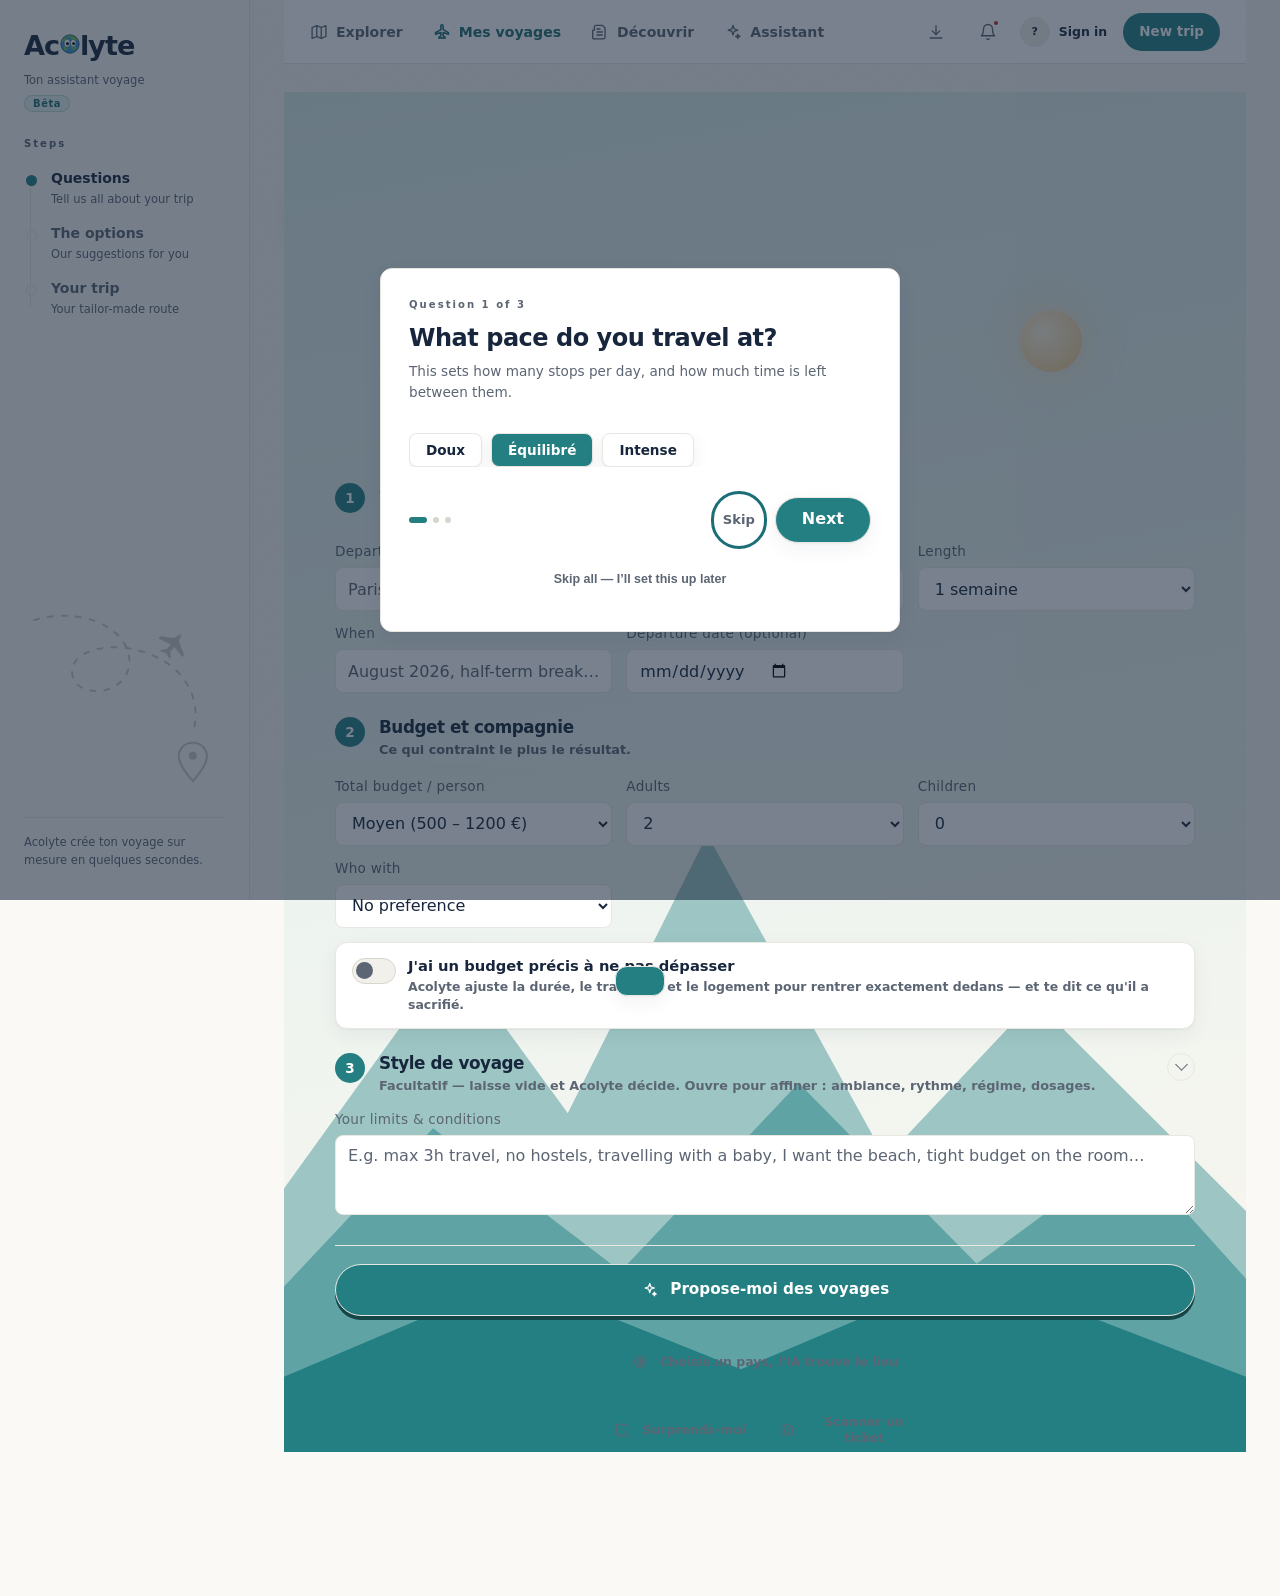
==== commit fc2a336a: "Acolyte passe en beta sur ordinateur : une barriere, et le questionnaire qui redevient lisible LE QU" ====
--- a/index.html
+++ b/index.html
@@ -158,6 +158,7 @@
   <div class="rail-logo">
     <span class="logo-word rail-logoword" aria-label="Acolyte"><i>A</i><i>c</i><i class="o-mark">o<span class="logo-mark"></span></i><i>l</i><i>y</i><i>t</i><i>e</i></span>
     <em class="rail-tag">Ton assistant voyage</em>
+    <span class="beta-tag beta-tag-rail" title="Acolyte est en cours de refonte">B&#234;ta</span>
   </div>
 
   <!-- Le titre dit ce que la colonne montre : il change avec la catégorie
@@ -201,11 +202,48 @@
      apparaît dès qu'on tabule : sans lui, quelqu'un au clavier doit traverser
      tout l'en-tête et la navigation avant d'atteindre le contenu, à chaque
      changement d'écran. Premier élément du corps de page, forcément. -->
+<!-- ============================================================
+     LA BARRIERE « ORDINATEUR SEULEMENT »
+     ------------------------------------------------------------
+     Acolyte est en refonte. La mise en page d'Horizon est au point sur
+     grand ecran ; sur telephone et tablette elle ne l'est pas encore.
+     Plutot que de montrer un chantier, on l'annonce.
+
+     ⚠️ RIEN N'EST SUPPRIME. Toutes les regles telephone (la barre du bas,
+     les blocs @media (max-width:899px), le bloc (pointer:coarse) et ses
+     cibles de 44 px) restent dans la feuille, intactes. Cette barriere ne
+     fait que poser un calque par-dessus : le jour ou la version mobile est
+     prete, il suffit de retirer la requete media qui l'affiche, et tout ce
+     qui est dessous remarche sans avoir ete touche.
+
+     ⚠️ ELLE EST EN CSS, PAS EN JAVASCRIPT. Un verrou pose par script tombe
+     si le script echoue — et c'est justement sur un vieux telephone que le
+     script a le plus de chances d'echouer. Une requete media, elle, est
+     appliquee par le navigateur avant le premier pixel.
+
+     Deux cas l'ouvrent, et le texte le dit :
+       (hover:none) and (pointer:coarse) → un vrai appareil tactile ;
+       (max-width:899px) → une fenetre trop etroite pour la mise en page,
+       y compris sur un ordinateur, ou il suffit de l'agrandir.
+============================================================ -->
+<div class="gate-pc" id="gatePC" role="dialog" aria-modal="true" aria-labelledby="gatePCTitre">
+  <div class="gate-pc-carte">
+    <p class="gate-pc-beta">Acolyte est en b&#234;ta</p>
+    <h2 id="gatePCTitre">Pour l&#39;instant, sur ordinateur</h2>
+    <p class="gate-pc-txt">Acolyte est en pleine refonte. Le nouveau dessin est au point
+      sur grand &#233;cran&#160;; sur t&#233;l&#233;phone et tablette, il ne l&#39;est pas encore.
+      Te le montrer &#224; moiti&#233; fini serait pire que de te faire attendre.</p>
+    <p class="gate-pc-txt">Ouvre <b>acolyte</b> depuis un ordinateur&#160;— ou, si tu y es d&#233;j&#224;,
+      &#233;largis la fen&#234;tre&#160;: la mise en page a besoin de 900&#160;pixels.</p>
+    <p class="gate-pc-url">lechat45.github.io/Acolyte</p>
+  </div>
+</div>
+
 <a class="skip" href="#contenu">Aller au contenu</a>
 
 <div class="wrap">
   <header>
-    <div class="logo"><span class="logo-word" aria-label="Acolyte"><i>A</i><i>c</i><i class="o-mark">o<span class="logo-mark"></span></i><i>l</i><i>y</i><i>t</i><i>e</i></span></div>
+    <div class="logo"><span class="logo-word" aria-label="Acolyte"><i>A</i><i>c</i><i class="o-mark">o<span class="logo-mark"></span></i><i>l</i><i>y</i><i>t</i><i>e</i></span><span class="beta-tag" title="Acolyte est en cours de refonte">B&#234;ta</span></div>
     <!-- La nav vit ici dans le HTML, mais sur téléphone elle est en
          position:fixed en bas : le parent n'a alors aucun effet sur elle.
          Sur ordinateur elle repasse en flux et devient la barre du haut. -->
--- a/style.css
+++ b/style.css
@@ -672,17 +672,17 @@
   font-family:var(--font-titre);font-weight:900;font-size:.8rem;
 }
 .pays-tag .num{
-  background:#101010;color:var(--primary);
+  background:var(--txt);color:#FFFFFF;
   width:18px;height:18px;display:grid;place-items:center;
   border-radius:50%;font-size:.66rem;flex:none;
 }
 .pays-tag button{
   all:unset;cursor:pointer;width:20px;height:20px;
   display:grid;place-items:center;flex:none;
-  border:2px solid #101010;border-radius:var(--r-sm);
+  border:2px solid var(--txt);border-radius:var(--r-sm);
   font-weight:900;font-size:.72rem;line-height:1;color:var(--primary-ink);
 }
-.pays-tag button:hover{background:#101010;color:var(--primary)}
+.pays-tag button:hover{background:var(--txt);color:#FFFFFF}
 
 /* ===== Affinage libre des propositions ===== */
 .refine-bar{display:flex;gap:8px;flex-wrap:wrap}
@@ -847,7 +847,11 @@
 .ph-eyebrow{
   display:inline-block;margin-bottom:8px;padding:3px 10px;
   font:700 .62rem var(--font-texte);text-transform:none;letter-spacing:.1em;
-  background:#101010;color:var(--primary);border-radius:var(--r-md);
+  /* ⚠️ PAS DE fond NI D'ENCRE ICI. Une seconde regle .ph-eyebrow, plus bas
+     dans le fichier (couche H5), pose les deux et gagne a specificite egale.
+     Les declarer ici aussi ne faisait que doubler le selecteur sans rien
+     changer a l'ecran — c'est exactement la dette que compte verifie.js. */
+  border-radius:var(--r-md);
 }
 .ph-card h3{margin:0 0 8px;font-size:1.5rem;line-height:1.1;color:var(--primary-ink)}
 .ph-card p{margin:0;font-size:.9rem;font-weight:600;line-height:1.55;color:var(--primary-ink);opacity:.8}
@@ -1110,7 +1114,7 @@
 .tc-body{flex:1;min-width:0}
 .tc-body h4{margin:0;font-size:1.15rem}
 .tc-facts{display:flex;flex-wrap:wrap;gap:7px;margin:8px 0}
-.tc-fact{font:600 .74rem var(--font-texte);background:#101010;color:var(--primary);padding:4px 10px;border-radius:var(--r-lg);white-space:nowrap}
+.tc-fact{font:600 .74rem var(--font-texte);background:var(--money);color:var(--primary-txt);padding:4px 10px;border-radius:var(--r-lg);white-space:nowrap}
 .tc-why{margin:6px 0 0;font-size:.9rem;font-weight:600;line-height:1.5}
 .carbon-card .carbon-big{margin:0;font-size:1rem}
 .carbon-card .carbon-big strong{font-family:var(--font-titre);font-size:1.15rem}
@@ -1173,7 +1177,7 @@
 .bt-num{font-family:var(--font-titre);font-weight:900;font-size:1.9rem}
 .bt-lbl{font-weight:800;font-size:.72rem;text-transform:none;letter-spacing:.01em;opacity:.75;margin-top:3px}
 .budget-chips{display:flex;flex-wrap:wrap;gap:7px}
-.budget-chip{font:600 .74rem var(--font-texte);background:#101010;color:var(--primary);
+.budget-chip{font:600 .74rem var(--font-texte);background:var(--money);color:var(--primary-txt);
   padding:5px 11px;border-radius:var(--r-lg);white-space:nowrap}
 .budget-breakdown{margin-bottom:4px}
 .budget-row{display:grid;grid-template-columns:auto 1fr auto;align-items:center;gap:10px;padding:7px 0}
@@ -1813,7 +1817,7 @@
 }
 .pass-route .dash{
   flex:1;min-width:14px;height:0;
-  border-top:2px dashed #101010;opacity:.45;
+  border-top:2px dashed var(--txt);opacity:.45;
 }
 .pass-route .plane{font-size:1.05rem;flex-shrink:0;opacity:.8}
 /* ⚠️ Le bouton « changer de destination » était un carré NOIR de 38 px collé
@@ -1983,12 +1987,12 @@
   white-space:nowrap;overflow:hidden;text-overflow:ellipsis;
 }
 .sb-track{
-  height:10px;background:rgba(16,16,16,.14);
-  border:2px solid #101010;overflow:hidden;
+  height:10px;background:rgba(255,255,255,.22);
+  border:1px solid rgba(255,255,255,.4);overflow:hidden;
 }
 .sb-track i{
   display:block;height:100%;width:38%;
-  background:#101010;
+  background:#FFFFFF;
   animation:sbSlide 1.25s ease-in-out infinite;
 }
 @keyframes sbSlide{0%{transform:translateX(-105%)}100%{transform:translateX(275%)}}
@@ -2077,19 +2081,19 @@
 :root.no-motion .am-tile{transition:none}
 @media(prefers-reduced-motion:reduce){ .am-tile{transition:none} }
 .am-lines{pointer-events:none;overflow:visible}
-.am-line-b{fill:none;stroke:#101010;stroke-width:9;stroke-linejoin:round;stroke-linecap:round}
-.am-line-f{fill:none;stroke:#FFE600;stroke-width:4;stroke-linejoin:round;stroke-linecap:round}
-.am-dash{fill:none;stroke:#101010;stroke-width:3.5;stroke-dasharray:8 7;stroke-linecap:round}
+.am-line-b{fill:none;stroke:var(--txt);stroke-width:9;stroke-linejoin:round;stroke-linecap:round}
+.am-line-f{fill:none;stroke:var(--primary);stroke-width:4;stroke-linejoin:round;stroke-linecap:round}
+.am-dash{fill:none;stroke:var(--txt);stroke-width:3.5;stroke-dasharray:8 7;stroke-linecap:round}
 .am-marks{pointer-events:none}
 .am-mark{
   position:absolute;top:0;left:0;margin:-16px 0 0 -16px;
   width:32px;height:32px;display:grid;place-items:center;padding:0;
-  border:3px solid #101010;box-shadow:2px 2px 0 #101010;border-radius:50%;
+  border:3px solid var(--txt);box-shadow:2px 2px 0 var(--txt);border-radius:50%;
   background:var(--primary);color:var(--primary-ink);
   font-family:var(--font-titre);font-weight:900;font-size:.82rem;line-height:1;
   cursor:pointer;pointer-events:auto;
 }
-.am-mark:active{transform-origin:center;box-shadow:0 0 0 #101010}
+.am-mark:active{transform-origin:center;box-shadow:0 0 0 var(--txt)}
 .am-hotel{background:#22F5FF}
 .am-me{background:#FF5F5F;color:#fff}
 .am-start{background:#fff}
@@ -2099,18 +2103,18 @@
   position:absolute;bottom:24px;left:0;transform:translateX(-50%);
   display:flex;align-items:center;gap:8px;white-space:nowrap;
   background:#fff;color:var(--primary-ink);
-  border:3px solid #101010;box-shadow:3px 3px 0 #101010;border-radius:var(--r-md);
+  border:3px solid var(--txt);box-shadow:3px 3px 0 var(--txt);border-radius:var(--r-md);
   padding:7px 10px;font-size:.76rem;font-weight:800;
 }
 .am-pop-in a{color:var(--primary-ink);font-weight:900;font-size:.7rem;text-decoration:underline;white-space:nowrap}
 .am-zoom{position:absolute;top:10px;right:10px;z-index:7;display:flex;flex-direction:column;gap:6px}
 .am-zb{
   width:34px;height:34px;display:grid;place-items:center;padding:0;
-  background:#fff;color:var(--primary-ink);border:3px solid #101010;box-shadow:2px 2px 0 #101010;
+  background:#fff;color:var(--txt);border:3px solid var(--txt);box-shadow:2px 2px 0 var(--txt);
   border-radius:9px;font-family:var(--font-titre);font-weight:900;font-size:1.05rem;
   line-height:1;cursor:pointer;
 }
-.am-zb:active{transform:translate(2px,2px);box-shadow:0 0 0 #101010}
+.am-zb:active{transform:translate(2px,2px);box-shadow:0 0 0 var(--txt)}
 /* ⚠️ 24 px de haut, pas 44 — et c'est délibéré. L'attribution OpenStreetMap
    est OBLIGATOIRE (condition d'usage des tuiles) et doit rester cliquable,
    mais elle est posée SUR la carte : la grossir la ferait masquer le terrain
@@ -2323,18 +2327,18 @@
   }
   /* ---- couverture ---- */
   #dossier .cover{
-    border:2.5pt solid #111;border-radius:6pt;padding:16pt 18pt;margin-bottom:16pt;
-    background:#FFE600;break-inside:avoid;
+    border:2.5pt solid #17263C;border-radius:6pt;padding:16pt 18pt;margin-bottom:16pt;
+    background:#E5F2EF;break-inside:avoid;
   }
   #dossier .cover .brand{font-family:var(--font-titre);font-weight:900;font-size:9pt;letter-spacing:.01em;margin:0 0 6pt}
   #dossier h1{font-family:var(--font-titre);font-weight:900;font-size:27pt;line-height:1.05;margin:0}
   #dossier .cover .meta{margin:10pt 0 0;font-size:11pt;font-weight:600}
-  #dossier .cover .rule{height:3pt;background:#111;width:64pt;margin:9pt 0 0;border-radius:2pt}
+  #dossier .cover .rule{height:3pt;background:#247F83;width:64pt;margin:9pt 0 0;border-radius:2pt}
   /* ---- sections ---- */
   #dossier section{break-inside:avoid;margin-bottom:15pt}
   #dossier h2{
     font-family:var(--font-titre);font-weight:900;font-size:12pt;
-    margin:0 0 7pt;padding:4pt 8pt;background:#111;color:#fff;border-radius:3pt;
+    margin:0 0 7pt;padding:4pt 8pt;background:#17263C;color:#fff;border-radius:3pt;
   }
   #dossier h3{font-family:var(--font-titre);font-size:11pt;margin:0 0 2pt}
   /* ---- tableaux clé/valeur ---- */
@@ -2348,7 +2352,7 @@
   #dossier tr:last-child td{border-bottom:0}
   /* ---- journées ---- */
   #dossier .dj{
-    break-inside:avoid;margin-bottom:9pt;padding-left:9pt;border-left:2.5pt solid #FFE600;
+    break-inside:avoid;margin-bottom:9pt;padding-left:9pt;border-left:2.5pt solid #247F83;
   }
   #dossier .dj h3{display:flex;gap:6pt;align-items:baseline}
   #dossier .dj h3 small{font-weight:600;color:#666;font-size:9pt}
@@ -5223,7 +5227,7 @@
 .kiosque{
   position:fixed;inset:0;z-index:120;
   display:none;align-items:center;justify-content:center;
-  background:#121212;
+  background:var(--txt);
   padding:max(24px, env(safe-area-inset-top, 0px)) 24px max(24px, env(safe-area-inset-bottom, 0px));
 }
 .kiosque.on{ display:flex;animation:kioFade .5s ease }
@@ -5232,12 +5236,12 @@
 .kio-n{
   font-family:var(--font-titre);
   font-weight:900;font-size:clamp(5rem, 34vmin, 17rem);line-height:.86;
-  letter-spacing:-.05em;color:#FFE600;
+  letter-spacing:-.05em;color:#FFFFFF;
   font-variant-numeric:tabular-nums;                 /* le chiffre ne danse pas */
 }
 .kio-n small{ font-size:.42em;letter-spacing:-.02em;opacity:.75 }
 .kio-n.kio-go{ font-size:clamp(2.6rem, 13vmin, 7rem);letter-spacing:-.035em }
-.kio-n.kio-vide{ color:#5A5A52 }
+.kio-n.kio-vide{ color:#AFBACB }
 .kio-u{
   font-family:var(--font-texte);
   font-size:clamp(.95rem, 3.1vmin, 1.6rem);font-weight:600;
@@ -6919,3 +6923,135 @@
 .passport .pp-meta,
 .passport .pp-id small,
 .passport .pp-id em{ color:#AFBACB }
+
+/* ============================================================
+   H13. LA BARRIERE « ORDINATEUR SEULEMENT », ET LA BETA
+   ------------------------------------------------------------
+   Acolyte est en refonte. Horizon tient sur grand ecran ; sur telephone
+   il ne tient pas encore. On le dit, au lieu de le montrer.
+
+   ⚠️ RIEN N'EST RETIRE SOUS CE CALQUE. Les blocs @media (max-width:899px),
+   le bloc (pointer:coarse) et ses cibles de 44 px, la barre du bas en
+   position fixe : tout reste ecrit, intact, plus bas et plus haut dans ce
+   fichier. Ce calque se pose PAR-DESSUS. Le jour ou la version telephone
+   est prete, on retire la requete media qui l'affiche (une ligne) et tout
+   ce qui est dessous remarche sans avoir ete touche.
+============================================================ */
+
+/* Au repos elle n'existe pas : c'est la requete media, plus bas, qui
+   l'allume. Un ordinateur ne la voit jamais, ni dans le DOM rendu ni
+   dans le flux. */
+.gate-pc{ display:none }
+
+/* La mention de beta. Elle est posee DEUX fois dans le balisage et jamais
+   deux fois a l'ecran : l'en-tete porte la sienne entre 900 et 1079 px, la
+   colonne de gauche porte la sienne a partir de 1080 px — largeur a partir
+   de laquelle l'en-tete masque son logo (header .logo{display:none}) pour
+   ne pas faire doublon avec la colonne. Chacune vit donc dans un parent que
+   l'autre breakpoint eteint. */
+.beta-tag{
+  display:inline-block;margin-left:9px;vertical-align:middle;
+  padding:2px 8px;border-radius:999px;
+  background:var(--money);color:var(--primary-txt);
+  font-family:var(--font-texte);font-weight:700;font-size:.62rem;
+  letter-spacing:.06em;text-transform:none;
+  /* le filet evite qu'elle se confonde avec une pastille cliquable */
+  border:1px solid color-mix(in srgb, var(--primary) 22%, transparent);
+}
+
+/* ---- Le questionnaire, resserre sur ordinateur ----
+   ⚠️ C'EST ICI QUE LE FORMULAIRE DEVENAIT ILLISIBLE. Les champs sont
+   passes du trait a la boite (couche precedente), ce que demande la
+   maquette — mais la maquette pose ce formulaire sur ~620 px a TROIS
+   colonnes, alors que la carte faisait ici 1107 px et tenait CINQ champs
+   de front. Quatre ou cinq boites encadrees cote a cote sur onze cents
+   pixels, ce n'est plus un formulaire, c'est un mur : l'oeil ne sait plus
+   quelle etiquette va avec quel champ, et il doit traverser tout l'ecran
+   entre deux questions liees.
+   Le trait, lui, supportait cette largeur — il ne dessinait pas de boite.
+   C'est le passage a la boite qui rend la largeur intenable, donc c'est la
+   largeur qui cede, pas la boite.
+
+   860 px : trois colonnes de ~261 px, la densite de la maquette. Le heros
+   et la galerie, eux, gardent toute la largeur — ce sont des images et des
+   cartes, elles n'ont pas de probleme de ligne de lecture. */
+@media (min-width:900px){
+  #view1 > .q-bloc{
+    max-width:860px;margin-left:auto;margin-right:auto;
+  }
+  /* minmax 236 plutot que 220 : a 812 px de contenu, 220 laissait passer
+     une quatrieme colonne de justesse et on retombait dans le mur. */
+  #view1 .q-corps{
+    grid-template-columns:repeat(auto-fit, minmax(236px, 1fr));
+  }
+  /* L'etiquette remonte : 12 px tenait sous un trait, elle se perd
+     au-dessus d'une boite de 44 px. La maquette donne ~14 px une fois
+     remise a l'echelle ; 13,6 px garde l'ecart avec le texte du champ. */
+  #catTrip .field > label{ font-size:.85rem }
+}
+
+/* ============================================================
+   L'ALLUMAGE DE LA BARRIERE
+   Deux cas, et le texte de la carte les couvre tous les deux :
+     (hover:none) and (pointer:coarse) → un vrai appareil tactile ;
+     (max-width:899px) → une fenetre trop etroite, meme sur ordinateur,
+     ou il suffit de l'elargir.
+   899 px est deja la frontiere de l'application : c'est exactement sous
+   cette largeur que la barre du bas remplace celle du haut.
+============================================================ */
+@media screen and (max-width:899px), screen and (hover:none) and (pointer:coarse){
+  .gate-pc{
+    display:grid;place-items:center;
+    position:fixed;inset:0;z-index:999;
+    background:var(--bg);
+    padding:24px;
+    /* la carte respire meme sur un petit ecran */
+    overflow-y:auto;
+  }
+  .gate-pc-carte{
+    width:min(420px, 100%);
+    background:var(--paper);
+    border:1px solid var(--stroke);border-radius:var(--r-lg);
+    box-shadow:var(--shadow);
+    padding:28px 24px 24px;
+    text-align:center;
+  }
+  .gate-pc-beta{
+    display:inline-block;margin:0 0 14px;
+    padding:4px 12px;border-radius:999px;
+    background:var(--money);color:var(--primary-txt);
+    font-family:var(--font-texte);font-weight:700;font-size:.72rem;letter-spacing:.04em;
+  }
+  .gate-pc-carte h2{
+    display:block;border:0;padding:0;margin:0 0 14px;
+    font-family:var(--font-titre);font-weight:800;font-size:1.45rem;
+    line-height:1.15;letter-spacing:-.02em;color:var(--txt);
+  }
+  .gate-pc-txt{
+    margin:0 0 12px;font-family:var(--font-texte);font-weight:400;
+    font-size:.95rem;line-height:1.6;color:var(--txt-2);
+  }
+  .gate-pc-txt b{ color:var(--txt);font-weight:700 }
+  .gate-pc-url{
+    margin:18px 0 0;padding:10px 12px;
+    background:var(--surface-2);border-radius:var(--r-sm);
+    font-family:var(--font-texte);font-weight:600;font-size:.84rem;
+    color:var(--txt);word-break:break-all;
+  }
+  /* ⚠️ Sans ca, la page continue de defiler DERRIERE la barriere : on voit
+     le chantier bouger sous le calque, et sur iOS le rebond le decolle du
+     bord. On fige les deux, html ET body — Safari ignore l'un des deux
+     selon la version. */
+  html, body{ overflow:hidden;height:100% }
+}
+
+/* ⚠️ L'IMPRESSION PASSE OUTRE. Le bloc @media print masque deja tout ce
+   qui n'est pas #dossier, barriere comprise : le carnet s'imprime meme
+   depuis un telephone. On ne touche a rien, c'est note pour qu'on ne
+   « corrige » pas ce qui marche. */
+
+/* Dans la colonne de gauche la marque est sur sa propre ligne, suivie de
+   « Ton assistant voyage ». La mention se range sous les deux plutot qu'a
+   cote : la colonne ne fait que 201 px de contenu, une pastille en bout de
+   ligne y serait renvoyee a la ligne toute seule. */
+.beta-tag-rail{ margin:8px 0 0;display:inline-block }
